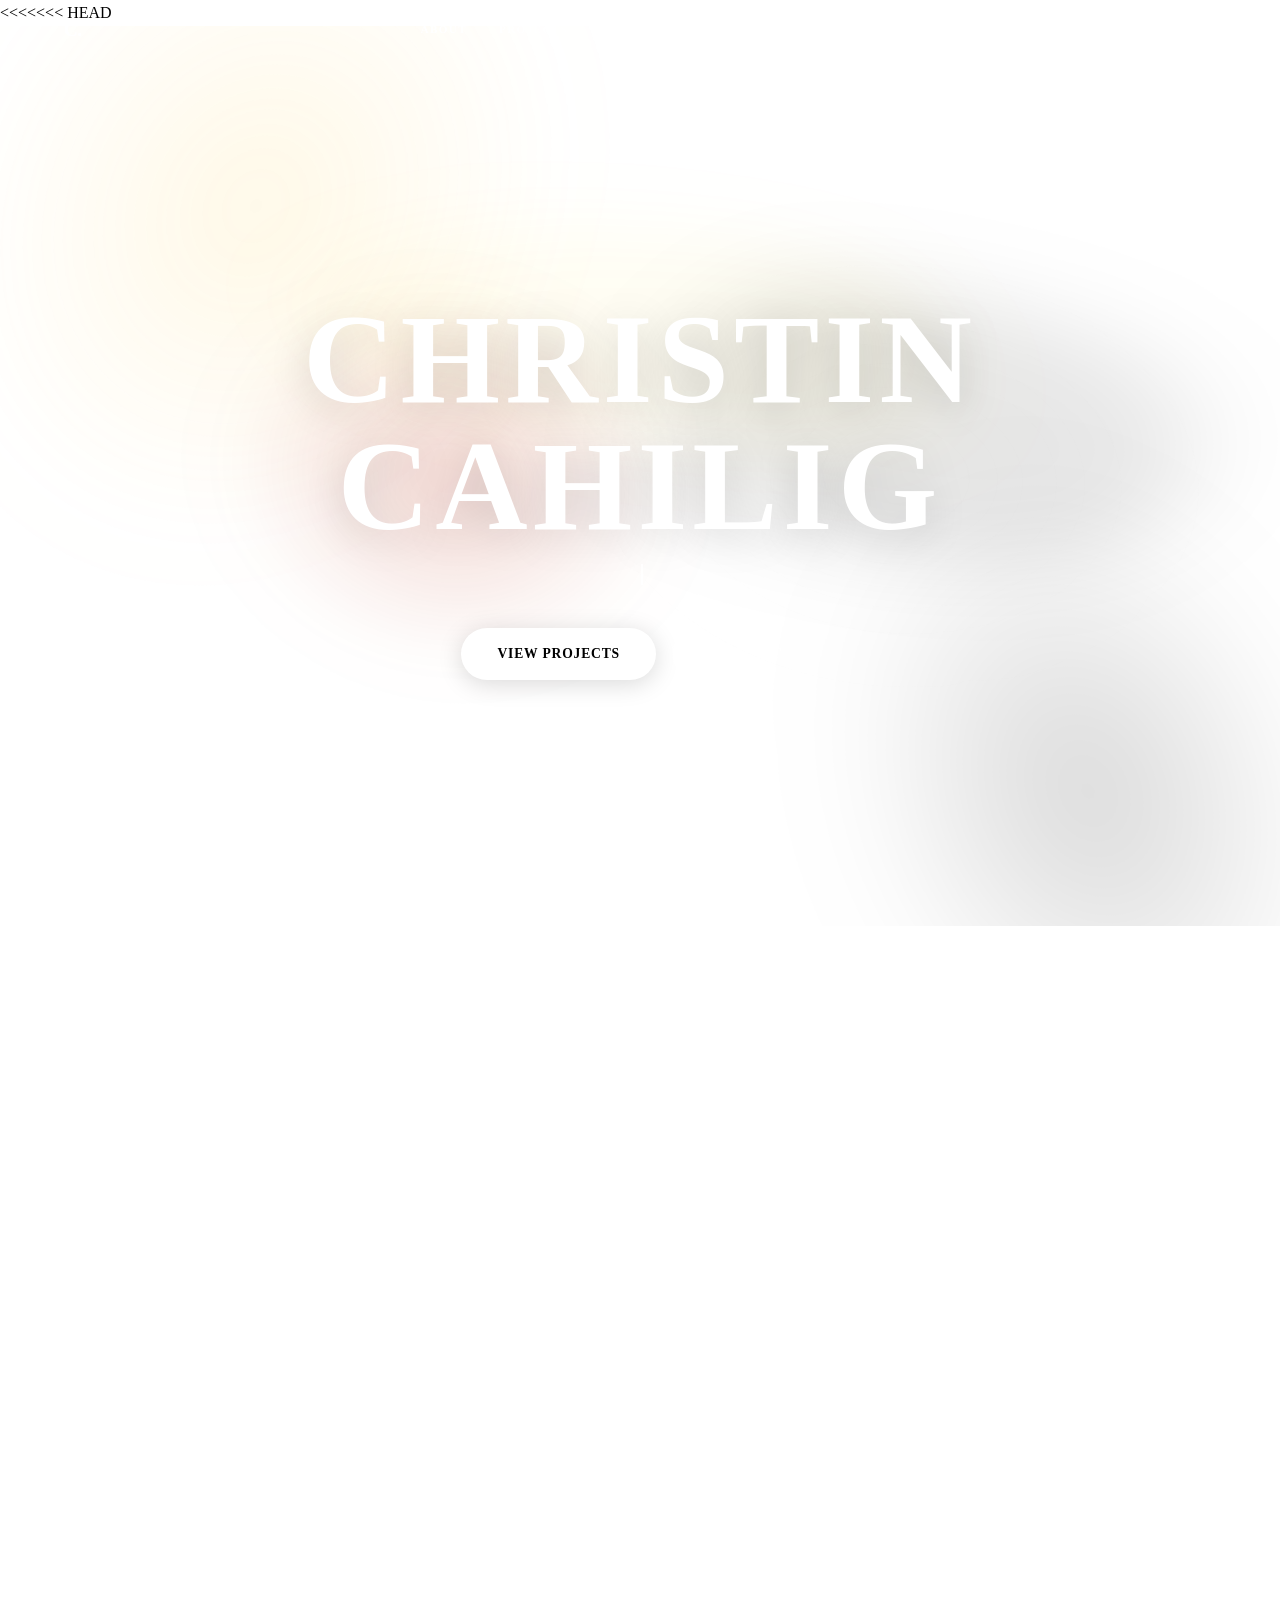
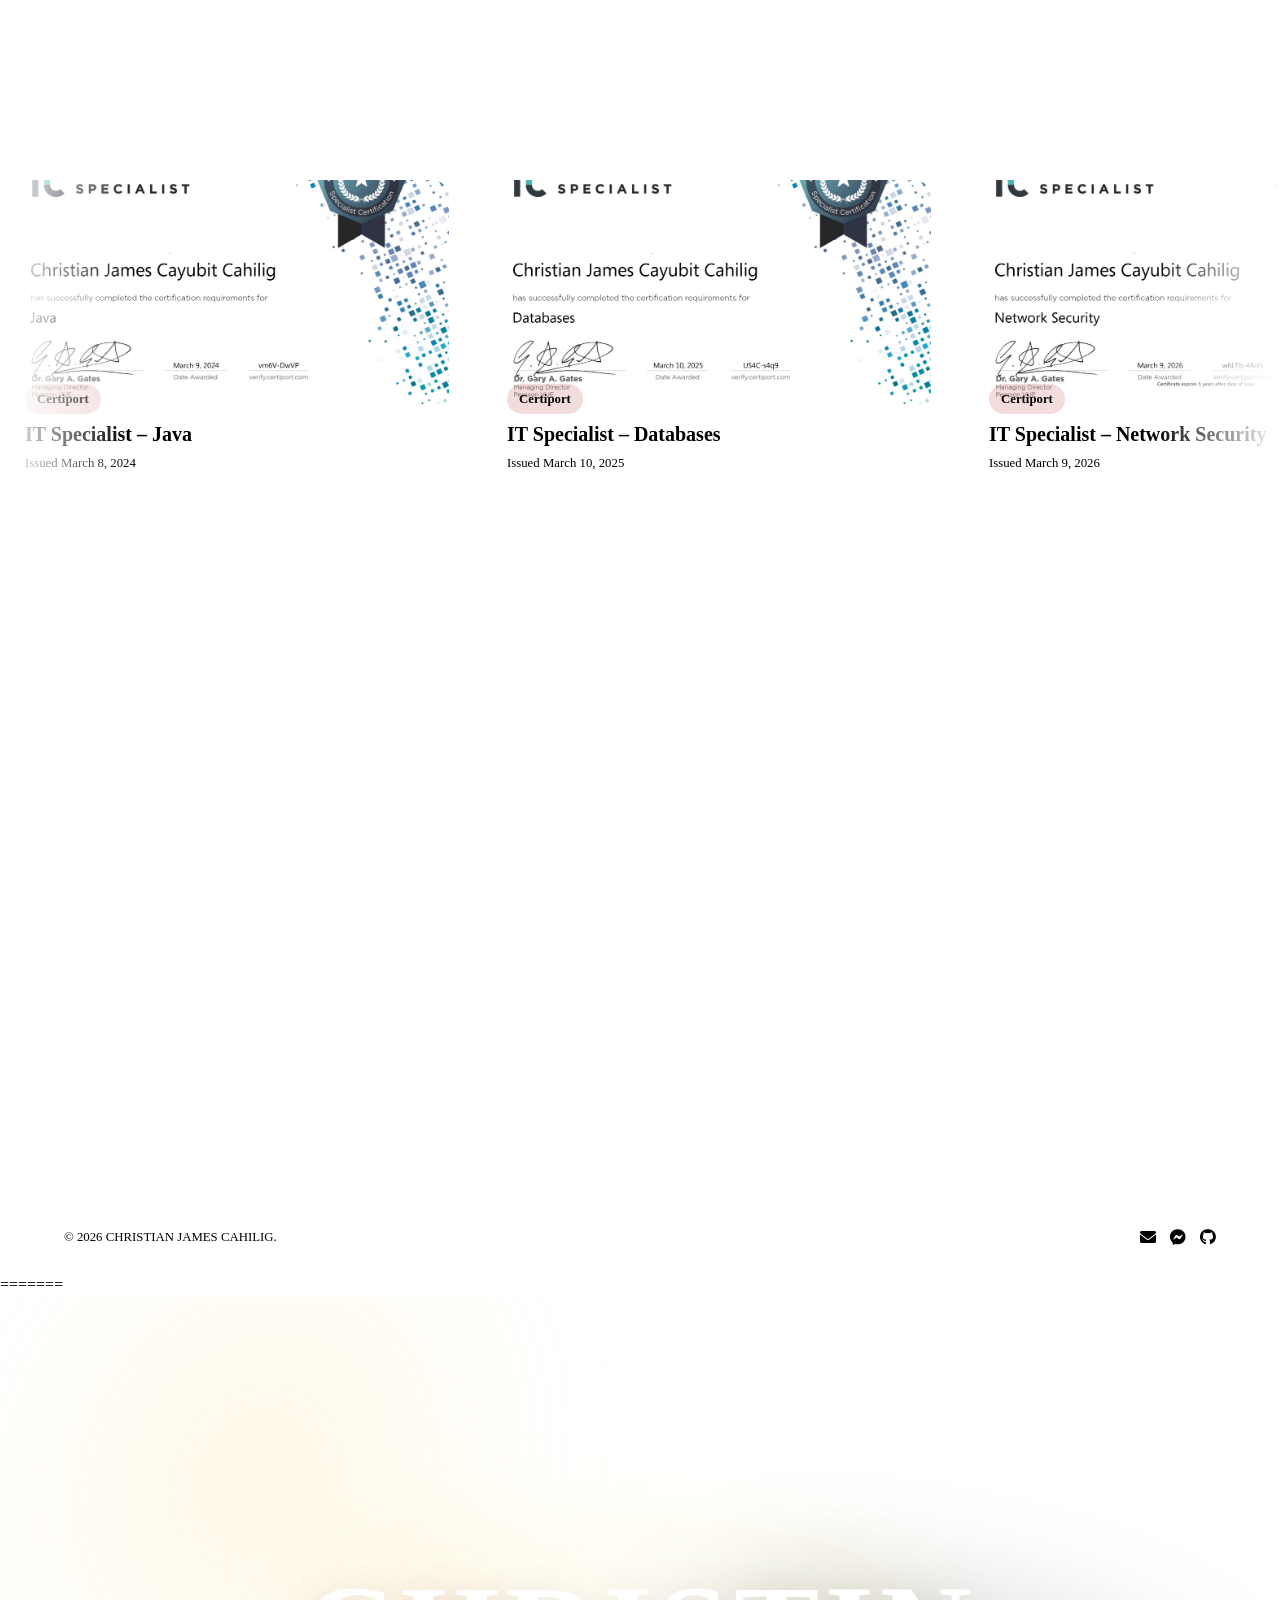
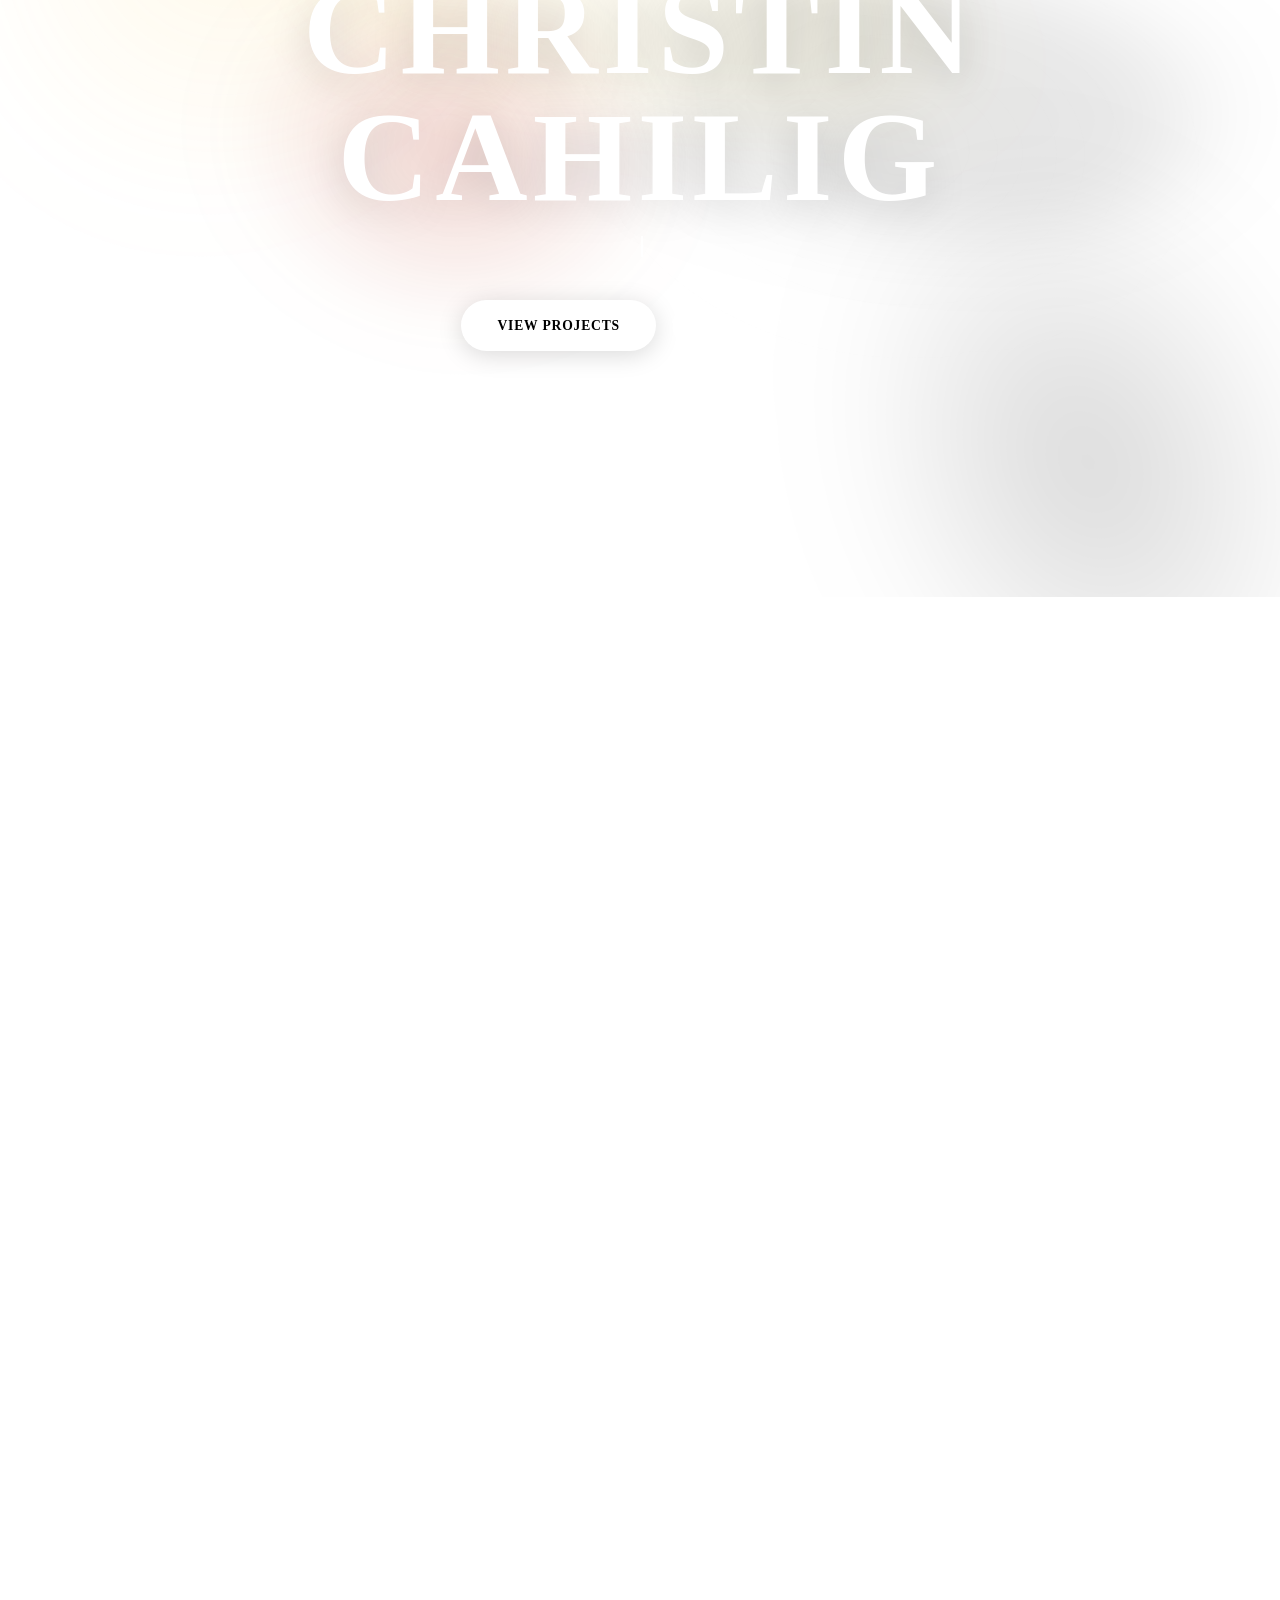
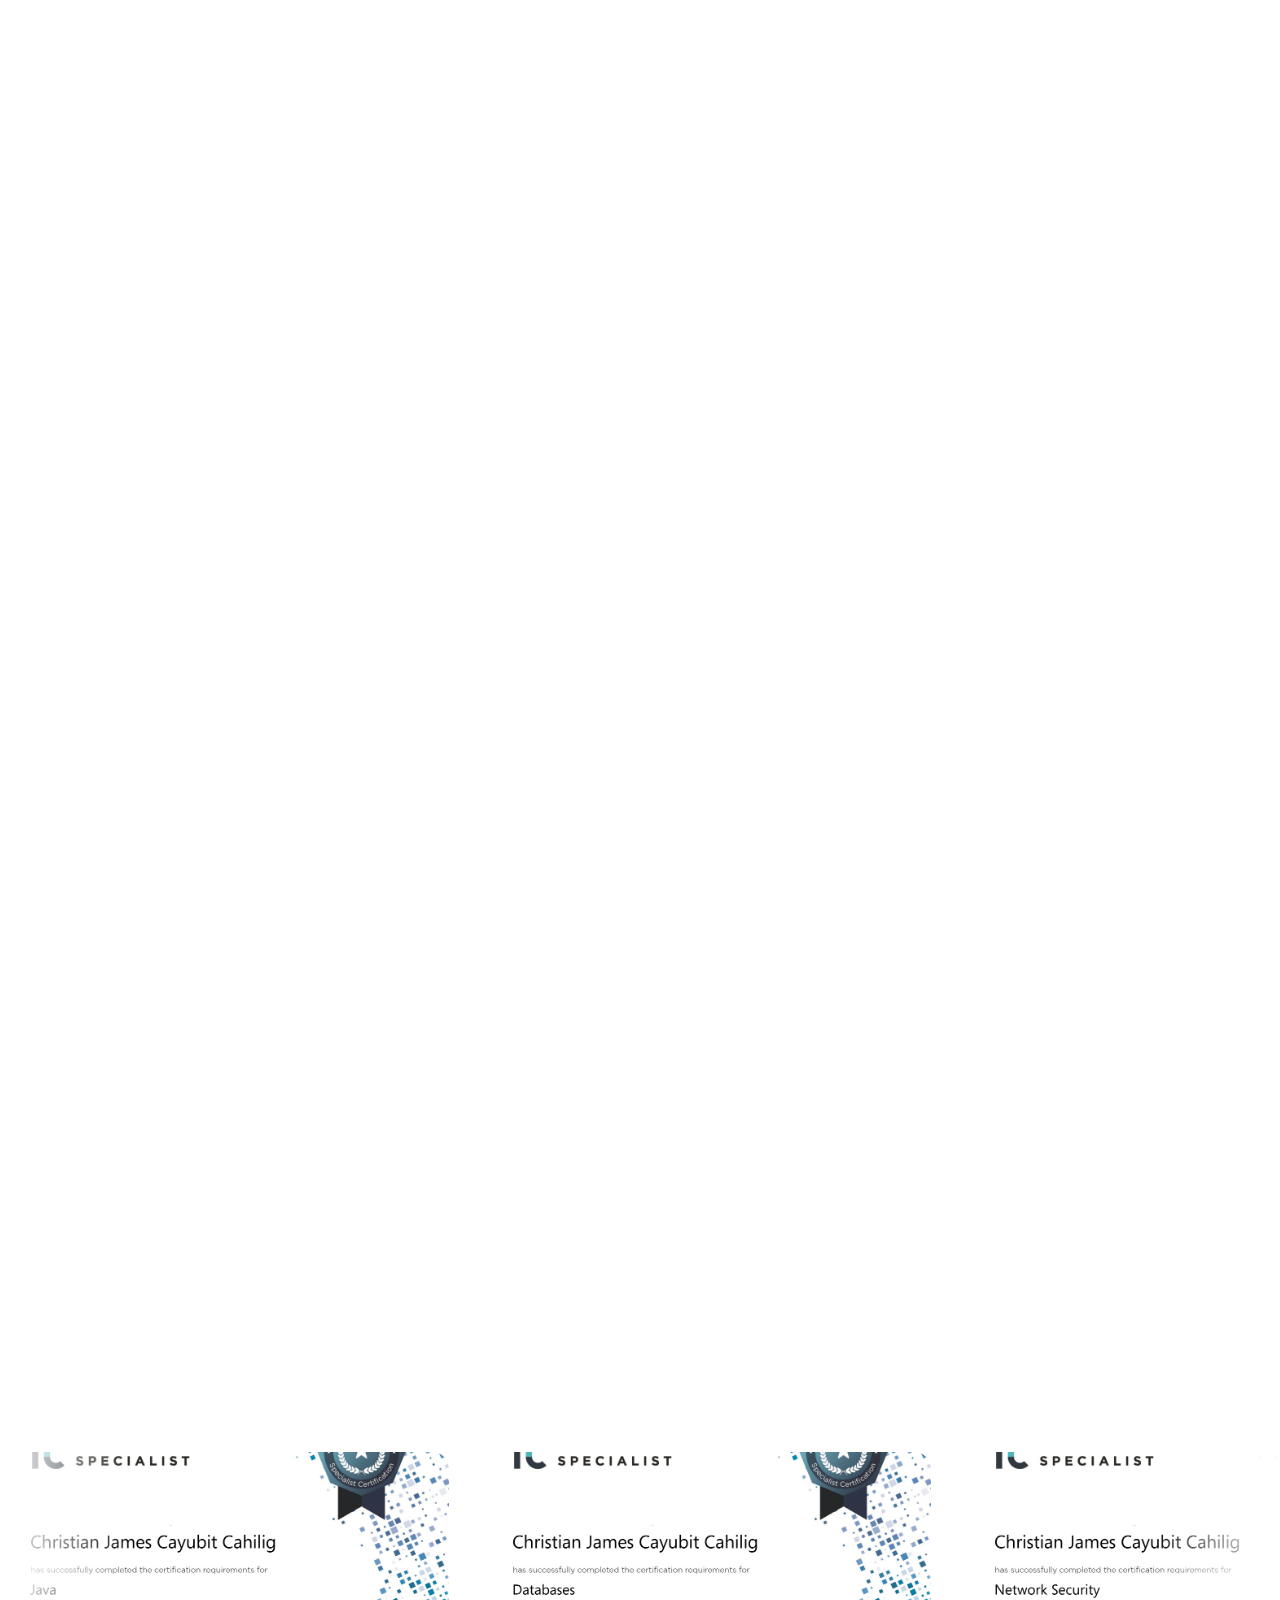
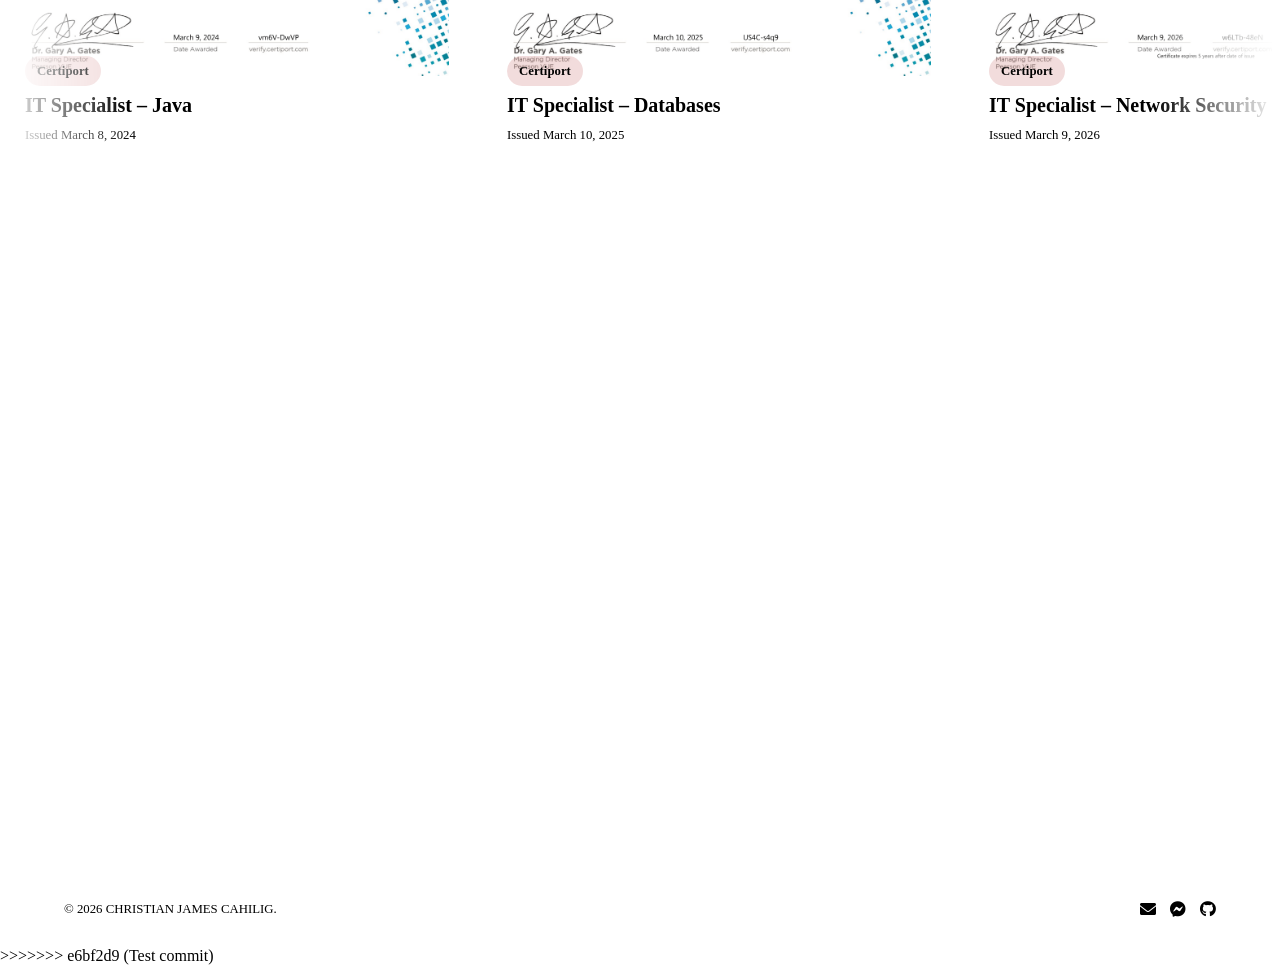
==== index.html @ 0d6fd70c "fix: test commit" ====
<<<<<<< HEAD
<!doctype html>
<html lang="en">
  <head>
    <meta charset="UTF-8" />
    <meta name="viewport" content="width=device-width, initial-scale=1.0" />
    <title>Christian Cahilig</title>

    <!-- Google Fonts -->
    <link rel="preconnect" href="https://fonts.googleapis.com">
<link rel="preconnect" href="https://fonts.gstatic.com" crossorigin>
<link href="https://fonts.googleapis.com/css2?family=Google+Sans:ital,opsz,wght@0,17..18,400..700;1,17..18,400..700&family=Unbounded:wght@200..900&display=swap" rel="stylesheet">

    <!-- Font Awesome 6 -->
    <link
      rel="stylesheet"
      href="https://cdnjs.cloudflare.com/ajax/libs/font-awesome/6.0.0-beta3/css/all.min.css"
    />
    <link rel="stylesheet" href="styles.css" />
    <link rel="apple-touch-icon" sizes="180x180" href="/apple-touch-icon.png">
    <link rel="icon" type="image/png" sizes="32x32" href="/favicon-32x32.png">
    <link rel="icon" type="image/png" sizes="16x16" href="/favicon-16x16.png">
    <link rel="manifest" href="/site.webmanifest">
  </head>
  <body>
    <!-- ===== CUSTOM CURSOR ===== -->
    <div id="custom-cursor">
      <svg
        viewBox="0 0 32 32"
        fill="none"
        stroke="currentColor"
        stroke-width="3"
        stroke-linecap="round"
        stroke-linejoin="round"
      >
        <path d="M8 8L24 24M8 8V20M8 8H20" />
      </svg>
      <div class="cursor-ring"></div>
    </div>

    <!-- ===== TOAST ===== -->
    <div class="toast" id="toast">
      <i class="fas fa-check-circle"></i>
      <span id="toastMsg">Message sent!</span>
    </div>

    <!-- ===== NAV ===== -->
    <nav id="navbar">
      <div class="container nav-inner">
        <a href="#" class="nav-logo">C<span>.</span></a>
        <div class="nav-links-wrapper">
          <ul class="nav-links" id="navLinks">
            <li><a href="#about" data-section="about">About</a></li>
            <li><a href="#projects" data-section="projects">Projects</a></li>
            <li><a href="#certifications" data-section="certifications">Certifications</a></li>
            <li><a href="#contact" data-section="contact">Contact</a></li>
          </ul>
        </div>
        <a href="https://drive.google.com/file/d/1h-YC76itiYwDYIXcGIdnMWWxKM1mbQTJ/view?usp=drive_link" target="_blank" class="nav-resume-btn" id="downloadResume">Resume</a>
        <button class="nav-hamburger" id="hamburger" aria-label="Menu">
          <span></span><span></span><span></span>
        </button>
        <div id="progress-bar"></div>
      </div>
    </nav>

    <!-- ============================================================
    HERO 
    ============================================================ -->
    <section id="hero">
      <div class="hero-bg">
        <div class="blob blob-1"></div>
        <div class="blob blob-2"></div>
        <div class="blob blob-3"></div>
      </div>

      <div class="hero-bg-layer">
        <div class="stroke"></div>
        <div class="stroke"></div>
        <div class="stroke"></div>
        <div class="stroke"></div>
        <div class="stroke"></div>
        <div class="stroke"></div>
      </div>

      <div class="container hero-content">
        <div class="name-wrap">
          <span class="scramble-text" id="scrambleFirst">Christin</span>
          <span class="scramble-text" id="scrambleLast">Cahilig</span>
        </div>

        <div class="subtitle-wrap">
          <p class="subtitle-line">
            <span id="subtitle-typing"></span>
            <span class="typing-cursor"></span>
          </p>
        </div>

        <div class="hero-actions">
          <a href="#projects" class="btn btn-primary">View Projects</a>
          <a href="mailto:christianjccahilig@gmail.com" class="btn btn-secondary">Contact</a>
        </div>
      </div>
    </section>

    <!-- ============================================================
    ABOUT
    ============================================================ -->
    <section id="about">
      <div class="container">
        <div class="section-header reveal">
          <span class="section-label"><i class="fas fa-user"></i> About</span>
          <h2 class="section-title">Who I Am</h2>
        </div>
        <div class="about-grid">
          <div class="about-avatar reveal-scale">
            <img src="assets/casual_pic.jpg" alt="Christian Cahilig" />
          </div>
          <div class="about-text reveal-right">
            <p>
              I'm <strong>Christian James Cahilig</strong>, a Computer Science
              student and software developer with experience in web development,
              machine learning, cybersecurity, and game development.
            </p>
            <p>
              I've built management systems, AI-powered phishing detection
              tools, and game projects, strengthening my skills in programming,
              software design, and turning ideas into practical applications.
            </p>
            <p>
              For me, development is about creating solutions people actually
              use and benefit from. I'm constantly exploring new technologies to
              build software that is both functional and impactful.
            </p>

            <div class="about-skills-inline">
              <span class="skill-icon" title="HTML5"><i class="fab fa-html5"></i></span>
              <span class="skill-icon" title="CSS3"><i class="fab fa-css3"></i></span>
              <span class="skill-icon" title="PHP"><i class="fab fa-php"></i></span>
              <span class="skill-icon" title="Java"><i class="fab fa-java"></i></span>
              <span class="skill-icon" title="Python"><i class="fab fa-python"></i></span>
              <span class="skill-icon" title="JavaScript"><i class="fab fa-js"></i></span>
              <span class="skill-icon" title="SQL"><i class="fas fa-database"></i></span>
              <span class="skill-icon" title="Laravel"><i class="fab fa-laravel"></i></span>
              <span class="skill-icon" title="Bootstrap"><i class="fab fa-bootstrap"></i></span>
              <span class="skill-icon" title="Git"><i class="fab fa-git-alt"></i></span>
              <span class="skill-icon" title="Godot"><i class="fas fa-gamepad"></i></span>
              <span class="skill-icon" title="Scikit-learn"><i class="fas fa-brain"></i></span>
              <span class="skill-icon" title="Figma"><i class="fas fa-pencil-ruler"></i></span>
            </div>
          </div>
        </div>
      </div>
    </section>

    <!-- ============================================================
    EDUCATION
    ============================================================ -->
    <section id="about" class="education">
      <div class="container">
        <div class="section-header reveal">
          <span class="section-label"><i class="fas fa-graduation-cap"></i> Education</span>
          <h2 class="section-title">Academic Journey</h2>
        </div>

        <div class="edu-timeline">
          <div class="edu-item reveal-left">
            <div class="edu-marker"></div>
            <div class="edu-content">
              <div class="title">Bachelor of Science in Computer Science</div>
              <div class="school">University of Mindanao</div>
              <div class="meta">
                <span><i class="fas fa-calendar-alt"></i> Expected 2027</span>
                <span><i class="fas fa-user-graduate"></i> Undergraduate</span>
                <span class="honor"><i class="fas fa-star"></i> With Honors</span>
              </div>
            </div>
          </div>
          <div class="edu-item reveal-left" style="transition-delay: 0.08s">
            <div class="edu-marker"></div>
            <div class="edu-content">
              <div class="title">Humanities and Social Sciences</div>
              <div class="school">San Pedro College</div>
              <div class="meta">
                <span><i class="fas fa-calendar-alt"></i> 2018 – 2020</span>
                <span><i class="fas fa-user-graduate"></i> Senior High School</span>
                <span class="honor"><i class="fas fa-star"></i> With Honors</span>
              </div>
            </div>
          </div>
          <div class="edu-item reveal-left" style="transition-delay: 0.16s">
            <div class="edu-marker"></div>
            <div class="edu-content">
              <div class="title">Dean's Lister – First Honor</div>
              <div class="school">University of Mindanao (Main Campus)</div>
              <div class="meta">
                <span><i class="fas fa-calendar-alt"></i> 2023 – Present</span>
                <span><i class="fas fa-trophy"></i> Consistent academic excellence</span>
              </div>
            </div>
          </div>
        </div>
      </div>
    </section>

    <!-- ============================================================
    PROJECTS 
    ============================================================ -->
    <section id="projects">
      <div class="projects-bg">
        <div class="blob blob-1"></div>
        <div class="blob blob-2"></div>
        <div class="blob blob-3"></div>
      </div>

      <div class="container">
        <div class="section-header reveal">
          <div class="projects-header-top">
            <div>
              <span class="section-label">
              <i class="fas fa-folder-open"></i> Projects</span>
              <h2 class="section-title">Things I've Built</h2>
            </div>
            <div class="project-tabs">
              <button class="project-tab active" data-tab="development">Development</button>
              <button class="project-tab" data-tab="design">Design</button>
            </div>

          </div>
        </div>
        
        <div class="tab-content active" id="development-tab">
          <div class="projects-grid">
            <!-- Project 1: Leo Revita MS -->
            <div
              class="project-card reveal"
              data-long-description="Leo Revita MS is a salon management system developed to help streamline daily operations for a local hair salon. The business relied heavily on manual scheduling, paper records, and spreadsheets, which often led to inefficiencies when managing appointments, customers, inventory, and employee information.<br><br>The system brings these processes into a single platform with modules for appointment scheduling, customer management, employee records, inventory tracking, service management, and sales reporting. Throughout development, the focus was on creating a workflow that would be practical for everyday use while remaining easy to navigate for both staff and management.<br><br>By digitizing routine tasks and centralizing business data, the project demonstrates how a tailored information system can improve operational efficiency, reduce administrative workload, and support better decision-making.">
              <div
                class="card-image"
                data-images='[
      "assets/projects/Hair Salon/landing.png",
      "assets/projects/Hair Salon/admin-dashboard.png",
      "assets/projects/Hair Salon/admin-employees.png",
      "assets/projects/Hair Salon/admin-apptDetails.png",
      "assets/projects/Hair Salon/admin-editService.png",
      "assets/projects/Hair Salon/admin-profile.png",
      "assets/projects/Hair Salon/login.png",
      "assets/projects/Hair Salon/user-services.png"
    ]'>
                <img src="assets/projects/Hair Salon/landing.png" alt="Leo Revita MS" loading="lazy"/>

                <div class="overlay"></div>

                <div class="image-counter">
                  <span class="current-image">1</span>/<span class="total-images">8</span>
                </div>

                <div class="image-controls">
                  <button class="img-btn img-prev">
                    <i class="fas fa-chevron-left"></i>
                  </button>

                  <button class="img-btn img-next">
                    <i class="fas fa-chevron-right"></i>
                  </button>

                  <button class="img-btn img-expand">
                    <i class="fas fa-expand"></i>
                  </button>
                </div>
              </div>
              <div class="card-body">
                <span class="category"></i> Business Systems</span>
                <div class="project-title">Leo Revita MS</div>
                <div class="project-date">Feb 2026 – May 2026</div>
                <div class="project-sub">
                  Hair Salon Management System — appointment scheduling, customer
                  management, inventory, employee management, and sales tracking.
                </div>
                <div class="tech-stack">
                  <span class="tech">Laravel</span>
                  <span class="tech">PHP</span>
                  <span class="tech">MySQL</span>
                  <span class="tech">JavaScript</span>
                  <span class="tech">HTML</span>
                  <span class="tech">CSS</span>
                </div>
                <div class="project-links">
                  <a href="https://github.com/christianj-cc/Hair-Salon-MS" target="_blank" class="project-btn primary">
                    <i class="fas fa-external-link-alt"></i>&nbsp GitHub
                  </a>
                </div>
              </div>
              <div class="glow-line"></div>
            </div>

            <!-- Project 2: Email & SMS Phishing Detection -->
            <div
              class="project-card reveal"
              data-long-description="This project was developed as part of a research study exploring the use of machine learning for phishing detection across both email and SMS platforms. With phishing attacks becoming increasingly sophisticated, the goal was to build a system capable of identifying malicious messages while maintaining strong classification performance.<br><br>The application combines data preprocessing, TF-IDF feature extraction, and machine learning models including SVM, Random Forest, and XGBoost. Multiple approaches were evaluated and compared to determine the most effective solution, with a focus on balancing accuracy, precision, recall, and real-world practicality.<br><br>The project provided valuable experience in machine learning workflows, model evaluation, research methodology, and the application of AI techniques to cybersecurity challenges.">
              <div
                class="card-image"
                data-images='[
      "assets/projects/Phishing/Screenshot_(968).png",
      "assets/projects/Phishing/Screenshot_(969).png",
      "assets/projects/Phishing/Screenshot_(973).png",
      "assets/projects/Phishing/Screenshot_(974).png"
    ]'>
                <img src="assets/projects/Phishing/Screenshot_(968).png" alt="Phishing Detection" loading="lazy"/>

                <div class="overlay"></div>

                <div class="image-counter">
                  <span class="current-image">1</span>/<span class="total-images">4</span>
                </div>

                <div class="image-controls">
                  <button class="img-btn img-prev">
                    <i class="fas fa-chevron-left"></i>
                  </button>

                  <button class="img-btn img-next">
                    <i class="fas fa-chevron-right"></i>
                  </button>

                  <button class="img-btn img-expand">
                    <i class="fas fa-expand"></i>
                  </button>
                </div>
              </div>
              <div class="card-body">
                <span class="category"></i> AI & Cybersecurity</span>
                <div class="project-title">Email & SMS Phishing Detection</div>
                <div class="project-date">Jan 2026 – Mar 2026</div>
                <div class="project-sub">
                  AI-powered phishing detection using Scikit-learn, XGBoost, and
                  Pandas with a custom SVM-XGBoost ensemble model.
                </div>
                <div class="tech-stack">
                  <span class="tech">Python</span>
                  <span class="tech">Scikit-learn</span>
                  <span class="tech">XGBoost</span>
                  <span class="tech">Pandas</span>
                </div>
                <div class="project-links">
                  <a href="https://github.com/christianj-cc/phishing-detection-app" target="_blank" class="project-btn primary">
                    <i class="fas fa-external-link-alt"></i>&nbsp GitHub
                  </a>
                </div>
              </div>
              <div class="glow-line"></div>
            </div>

            <!-- Project 3: IrisHR -->
            <div
              class="project-card reveal"
              data-long-description="IrisHR is a web-based human resource management system designed to support employee administration and internal business processes. The project was created to address common challenges faced by organizations when managing employee information, attendance records, and payroll-related tasks through manual methods.<br><br>The platform includes employee management, attendance monitoring, payroll processing, and role-based access controls within a centralized system. Additional attention was given to usability, organization of records, and basic security practices to ensure data could be managed efficiently and responsibly.<br><br>The project provided experience in developing larger business applications while exploring how technology can improve organizational workflows and information management.">
              <div
                class="card-image"
                data-images='[
      "assets/projects/Iris HR/login.png",
      "assets/projects/Iris HR/landing.png",
      "assets/projects/Iris HR/admin-dashboard.png",
      "assets/projects/Iris HR/admin-employee.png",
      "assets/projects/Iris HR/admin-viewEmployees.png"
    ]'>
                <img src="assets/projects/Iris HR/login.png" alt="Iris HR" loading="lazy"/>

                <div class="overlay"></div>

                <div class="image-counter">
                  <span class="current-image">1</span>/<span class="total-images">5</span>
                </div>

                <div class="image-controls">
                  <button class="img-btn img-prev">
                    <i class="fas fa-chevron-left"></i>
                  </button>

                  <button class="img-btn img-next">
                    <i class="fas fa-chevron-right"></i>
                  </button>

                  <button class="img-btn img-expand">
                    <i class="fas fa-expand"></i>
                  </button>
                </div>
              </div>
              <div class="card-body">
                <span class="category"></i> Business Systems</span>
                <div class="project-title">IrisHR</div>
                <div class="project-date">Jan 2025 – Mar 2026</div>
                <div class="project-sub">
                  Web-based Human Resource Management System with employee
                  management, attendance, payroll, and cybersecurity enhancements.
                </div>
                <div class="tech-stack">
                  <span class="tech">PHP</span>
                  <span class="tech">MySQL</span>
                  <span class="tech">JavaScript</span>
                  <span class="tech">HTML</span>
                  <span class="tech">CSS</span>
                </div>
                <div class="project-links">
                  <a href="https://github.com/christianj-cc/Iris-HR" target="_blank" class="project-btn primary">
                    <i class="fas fa-external-link-alt"></i>&nbsp GitHub
                  </a>
                </div>
              </div>
              <div class="glow-line"></div>
            </div>

            <!-- Project 4: Tumba Lata -->
            <div
              class="project-card reveal"
              data-long-description="Tumba Lata is a 2D physics-based arcade game inspired by traditional carnival can-knockdown games. The objective is simple: throw a slipper and knock down the target can using as few attempts as possible, but the challenge comes from mastering distance, angle, and timing.<br><br>Developed in Godot using GDScript, the project involved implementing custom projectile mechanics, scoring systems, level progression, visual feedback, and performance-based star ratings. A significant part of development focused on refining gameplay feel and balancing the physics to create a satisfying player experience.<br><br>The project served as a deeper exploration of game development principles while combining technical implementation with iterative design and user experience considerations.">
              <div
                class="card-image"
                data-images='[
      "assets/projects/Tumba Lata/1.png",
      "assets/projects/Tumba Lata/2.png",
      "assets/projects/Tumba Lata/0.png",
      "assets/projects/Tumba Lata/4.png",
      "assets/projects/Tumba Lata/7.png",
      "assets/projects/Tumba Lata/10.png",
      "assets/projects/Tumba Lata/9.png"
    ]'>
                <img src="assets/projects/Tumba Lata/1.png" alt="Leo Revita MS" loading="lazy"/>

                <div class="overlay"></div>

                <div class="image-counter">
                  <span class="current-image">1</span>/<span class="total-images">7</span>
                </div>

                <div class="image-controls">
                  <button class="img-btn img-prev">
                    <i class="fas fa-chevron-left"></i>
                  </button>

                  <button class="img-btn img-next">
                    <i class="fas fa-chevron-right"></i>
                  </button>

                  <button class="img-btn img-expand">
                    <i class="fas fa-expand"></i>
                  </button>
                </div>
              </div>
              <div class="card-body">
                <span class="category"></i> Game Development</span>
                <div class="project-title">Tumba Lata</div>
                <div class="project-date">Aug 2025 – Oct 2025</div>
                <div class="project-sub">
                  2D physics-based arcade game in Godot. Throw a slipper at a
                  target can with realistic motion and scoring.
                </div>
                <div class="tech-stack">
                  <span class="tech">Godot Engine</span>
                  <span class="tech">GDScript</span>
                </div>
                <div class="project-links">
                  <a href="https://artnodes.itch.io/tumba-lata" target="_blank" class="project-btn primary">
                    <i class="fas fa-external-link-alt"></i>&nbsp Live
                  </a>
                </div>
              </div>
              <div class="glow-line"></div>
            </div>

            <!-- Project 5: Hazey's Crochet -->
            <div
              class="project-card reveal"
              data-long-description="Hazey's Crochet is an online business management platform developed for a handmade crochet business. As the business expanded, managing products, orders, inventory, and customer interactions through manual methods became increasingly difficult, creating a need for a more organized digital solution.<br><br>The system was designed to centralize business operations through features such as product management, order tracking, inventory monitoring, and customer relationship management. The goal was to create a practical platform that could support day-to-day operations while improving overall efficiency and organization.<br><br>This project highlights the use of web technologies to support small businesses and demonstrates how customized systems can help streamline business growth.">
              <div
                class="card-image"
                data-images='[
      "assets/projects/Hazeys Crochet/landing.png",
      "assets/projects/Hazeys Crochet/login.png",
      "assets/projects/Hazeys Crochet/shop.png",
      "assets/projects/Hazeys Crochet/cart.png",
      "assets/projects/Hazeys Crochet/admin-orders.png",
      "assets/projects/Hazeys Crochet/admin-products.png",
      "assets/projects/Hazeys Crochet/register.png"
    ]'>
                <img src="assets/projects/Hazeys Crochet/landing.png" alt="Hazey's Crochet" loading="lazy"/>

                <div class="overlay"></div>

                <div class="image-counter">
                  <span class="current-image">1</span>/<span class="total-images">7</span>
                </div>

                <div class="image-controls">
                  <button class="img-btn img-prev">
                    <i class="fas fa-chevron-left"></i>
                  </button>

                  <button class="img-btn img-next">
                    <i class="fas fa-chevron-right"></i>
                  </button>

                  <button class="img-btn img-expand">
                    <i class="fas fa-expand"></i>
                  </button>
                </div>
              </div>
              <div class="card-body">
                <span class="category"></i> Business Systems</span>
                <div class="project-title">Hazey's Crochet</div>
                <div class="project-date">Oct 2024 – Dec 2024</div>
                <div class="project-sub">
                  Online business management platform for a handmade crochet
                  business. Simplifies order management, inventory, and CRM.
                </div>
                <div class="tech-stack">
                  <span class="tech">PHP</span>
                  <span class="tech">MySQL</span>
                  <span class="tech">JavaScript</span>
                  <span class="tech">HTML</span>
                  <span class="tech">CSS</span>
                </div>
                <div class="project-links">
                  <a href="https://github.com/christianj-cc/Hazeys-Crochet" target="_blank" class="project-btn primary">
                    <i class="fas fa-external-link-alt"></i>&nbsp GitHub
                  </a>
                </div>
              </div>
              <div class="glow-line"></div>
            </div>

            <!-- Project 6: Brewed & Blended -->
            <div
              class="project-card reveal"
              data-long-description="Brewed & Blended is a desktop café ordering system created to simplify the ordering and transaction process for small coffee shop environments. The project was developed as an opportunity to apply object-oriented programming concepts and database integration within a real-world business scenario.<br><br>Built using Java Swing, JDBC, and MySQL, the application supports menu management, order processing, receipt generation, and transaction tracking through a graphical user interface. Particular attention was given to creating a clean workflow that could be easily understood by both staff and customers.<br><br>The project strengthened my understanding of desktop application development, database connectivity, and designing software solutions around everyday business operations.">
              <div
                class="card-image"
                data-images='[
      "assets/projects/Brewed&Blended/1a.png",
      "assets/projects/Brewed&Blended/login.png",
      "assets/projects/Brewed&Blended/order-add.png",
      "assets/projects/Brewed&Blended/order-complete.png",
      "assets/projects/Brewed&Blended/admin-screen.png",
      "assets/projects/Brewed&Blended/register.png"
    ]'>
                <img src="assets/projects/Brewed&Blended/1a.png" alt="Brewed & Blended" loading="lazy"/>

                <div class="overlay"></div>

                <div class="image-counter">
                  <span class="current-image">1</span>/<span class="total-images">6</span>
                </div>

                <div class="image-controls">
                  <button class="img-btn img-prev">
                    <i class="fas fa-chevron-left"></i>
                  </button>

                  <button class="img-btn img-next">
                    <i class="fas fa-chevron-right"></i>
                  </button>

                  <button class="img-btn img-expand">
                    <i class="fas fa-expand"></i>
                  </button>
                </div>
              </div>
              <div class="card-body">
                <span class="category"></i> Software Applications</span>
                <div class="project-title">Brewed & Blended</div>
                <div class="project-date">Aug 2023 – Nov 2023</div>
                <div class="project-sub">
                  Java-based Café Ordering System with Swing GUI, JDBC, and MySQL.
                  Streamlined ordering with receipt generation.
                </div>
                <div class="tech-stack">
                  <span class="tech">Java Swing</span>
                  <span class="tech">JDBC</span>
                  <span class="tech">MySQL</span>
                </div>
                <div class="project-links">
                  <a href="https://github.com/christianj-cc/Brewed-and-Blended" target="_blank" class="project-btn primary">
                    <i class="fas fa-external-link-alt"></i>&nbsp GitHub
                  </a>
                </div>
              </div>
              <div class="glow-line"></div>
            </div>

            <!-- Project 7: Tic-Tac-Toe -->
            <div
              class="project-card reveal"
              data-long-description="This Tic-Tac-Toe project was developed in 2022 as an early exploration into game development and interactive programming. While based on a simple and familiar game, the project provided an opportunity for me to learn the foundations of game logic, state management, and user interaction design.<br><br>Built using Godot and GDScript with visuals made by hand, the application includes turn-based gameplay, win and draw detection, game reset functionality, and responsive visual feedback. Development focused on creating a smooth and intuitive experience while building a stronger understanding of game architecture.<br><br>The project represents one of my first steps into game development and laid the groundwork for more advanced projects developed later on.">
              <div
                class="card-image"
                data-images='[
      "assets/projects/TicTacToe/1.png",
      "assets/projects/TicTacToe/2.png",
      "assets/projects/TicTacToe/3.png",
      "assets/projects/TicTacToe/4.png",
      "assets/projects/TicTacToe/5.png",
      "assets/projects/TicTacToe/10.png"
    ]'>
                <img src="assets/projects/TicTacToe/3.png" alt="TicTacToe" loading="lazy"/>

                <div class="overlay"></div>

                <div class="image-counter">
                  <span class="current-image">1</span>/<span class="total-images">6</span>
                </div>

                <div class="image-controls">
                  <button class="img-btn img-prev">
                    <i class="fas fa-chevron-left"></i>
                  </button>

                  <button class="img-btn img-next">
                    <i class="fas fa-chevron-right"></i>
                  </button>

                  <button class="img-btn img-expand">
                    <i class="fas fa-expand"></i>
                  </button>
                </div>
              </div>
              <div class="card-body">
                <span class="category"></i> Game Development</span>
                <div class="project-title">Tic-Tac-Toe</div>
                <div class="project-date">July 2022 – Oct 2022</div>
                <div class="project-sub">
                  Classic strategy game developed in Godot during the COVID-19
                  pandemic as a personal learning project.
                </div>
                <div class="tech-stack">
                  <span class="tech">Godot Engine</span>
                  <span class="tech">GDScript</span>
                </div>
                <div class="project-links">
                  <a href="https://artnodes.itch.io/tic-tac-toe" target="_blank" class="project-btn primary">
                    <i class="fas fa-external-link-alt"></i>&nbsp Live
                  </a>
                </div>
              </div>
              <div class="glow-line"></div>
            </div>
          </div>
        </div>
        
        <!-- ============================================================
        DESIGN
        ============================================================ -->
        <div class="tab-content" id="design-tab">
          <div class="design-grid">

            <!-- artwork -->

            <div class="design-item">
              <img src="assets/projects/Design/gcp.png" alt="Artwork">
              <div class="design-overlay">
                <h4>Character Illustration</h4>
                <span>Personal Work</span>
              </div>
            </div>

            <div class="design-item tall">
              <img src="assets/projects/Design/FilipinoArtists.png"alt="Artwork">
              <div class="design-overlay">
                <h4>Commission Piece</h4>
                <span>Client Work</span>
              </div>
            </div>
            
            <div class="design-item">
              <img src="assets/projects/Design/3rd.png" alt="Artwork">
              <div class="design-overlay">
                <h4>Character Illustration</h4>
                <span>Personal Work</span>
              </div>
            </div>
            
            <div class="design-item">
              <img src="assets/projects/Design/SpecialMenu1.png" alt="Artwork">
              <div class="design-overlay">
                <h4>Character Illustration</h4>
                <span>Personal Work</span>
              </div>
            </div>
            
            <div class="design-item">
              <img src="assets/projects/Design/JuanSarap with Price.png" alt="Artwork">
              <div class="design-overlay">
                <h4>Character Illustration</h4>
                <span>Personal Work</span>
              </div>
            </div>

            <div class="design-item tall">
              <img src="assets/projects/Design/mani tarp - 96px.png" alt="Artwork">
              <div class="design-overlay">
                <h4>Commission Piece</h4>
                <span>Client Work</span>
              </div>
            </div>
            
            <div class="design-item">
              <img src="assets/projects/Design/inside_m.png" alt="Artwork">
              <div class="design-overlay">
                <h4>Character Illustration</h4>
                <span>Personal Work</span>
              </div>
            </div>

            <div class="design-item tall">
              <img src="assets/projects/Design/Pahiyas-min.png"alt="Artwork">
              <div class="design-overlay">
                <h4>Commission Piece</h4>
                <span>Client Work</span>
              </div>
            </div>
            
            <div class="design-item">
              <img src="assets/projects/Design/globe-square.png" alt="Artwork">
              <div class="design-overlay">
                <h4>Character Illustration</h4>
                <span>Personal Work</span>
              </div>
            </div>

            <div class="design-item tall">
              <img src="assets/projects/Design/silya.png"alt="Artwork">
              <div class="design-overlay">
                <h4>Commission Piece</h4>
                <span>Client Work</span>
              </div>
            </div>

            <div class="design-item tall">
              <img src="assets/projects/Design/PamalandongSaKalisod-Poster.png"alt="Artwork">
              <div class="design-overlay">
                <h4>Commission Piece</h4>
                <span>Client Work</span>
              </div>
            </div>

            <div class="design-item tall">
              <img src="assets/projects/Design/inside_m.png"alt="Artwork">
              <div class="design-overlay">
                <h4>Commission Piece</h4>
                <span>Client Work</span>
              </div>
            </div>

            <div class="design-item tall">
              <img src="assets/projects/Design/bnb logo.png"alt="Artwork">
              <div class="design-overlay">
                <h4>Commission Piece</h4>
                <span>Client Work</span>
              </div>
            </div>

            <div class="design-item tall">
              <img src="assets/projects/Design/gmo.png"alt="Artwork">
              <div class="design-overlay">
                <h4>Commission Piece</h4>
                <span>Client Work</span>
              </div>
            </div>

            <div class="design-item tall">
              <img src="assets/projects/Design/sample2.png"alt="Artwork">
              <div class="design-overlay">
                <h4>Commission Piece</h4>
                <span>Client Work</span>
              </div>
            </div>

            <div class="design-item tall">
              <img src="assets/projects/Design/awss.png"alt="Artwork">
              <div class="design-overlay">
                <h4>Commission Piece</h4>
                <span>Client Work</span>
              </div>
            </div>

          </div>

          <div class="design-footer">
            <a href="https://artnodes.wixsite.com/christiancahilig/" target="_blank" class="btn btn-secondary">View Full Design Portfolio<i class="fas fa-arrow-right"></i></a>
          </div>

        </div>
      </div>
    </section>

    <!-- ============================================================
    CERTIFICATIONS
    ============================================================ -->
    <section id="certifications" class="section">
      <div class="certifications-bg">
        <div class="blob blob-1"></div>
        <div class="blob blob-2"></div>
      </div>

      <div class="container">
        <div class="section-header reveal">
          <span class="section-label"><i class="fas fa-certificate"></i> Certifications</span>
          <h2 class="section-title">Credentials</h2>
        </div>
      </div>

      <div class="cert-carousel">
        <div class="cert-track">
          <!-- Java -->
          <article class="cert-card">
            <div class="cert-image">
              <img src="assets/certifications/java-1.png" alt="IT Specialist Java"/>
              <div class="cert-controls">
                <a href="https://www.credly.com/badges/5df8af1c-6622-4992-b0c3-a9a22a9bd16a/public_url" class="cert-link-btn" target="_blank" rel="noopener noreferrer">
                  <i class="fas fa-external-link-alt"></i>
                </a>
              </div>
            </div>
            <div class="cert-content">
              <span class="cert-provider">Certiport</span>
              <h3>IT Specialist – Java</h3>
              <p class="cert-date">Issued March 8, 2024</p>
              <p class="cert-description">
                Demonstrated competency in Java programming, object-oriented
                development, and software fundamentals.
              </p>
            </div>
            <div class="cert-glow-line"></div>
          </article>

          <!-- Database -->
          <article class="cert-card">
            <div class="cert-image">
              <img src="assets/certifications/databases-1.png" alt="IT Specialist Databases"/>
              <div class="cert-controls">
                <a href="https://www.credly.com/badges/26575411-95da-4aae-828b-1df8078e3e74/public_url" class="cert-link-btn" target="_blank" rel="noopener noreferrer">
                  <i class="fas fa-external-link-alt"></i>
                </a>
              </div>
            </div>
            <div class="cert-content">
              <span class="cert-provider">Certiport</span>
              <h3>IT Specialist – Databases</h3>
              <p class="cert-date">Issued March 10, 2025</p>
              <p class="cert-description">
                Validated knowledge in database design, SQL, normalization, and
                relational database management.
              </p>
            </div>
            <div class="cert-glow-line"></div>
          </article>

          <!-- Network Security -->
          <article class="cert-card">
            <div class="cert-image">
              <img src="assets/certifications/network_security-1.png" alt="IT Specialist Network Security"/>
              <div class="cert-controls">
                <a href="https://www.credly.com/badges/35ed1e11-efa4-4670-be44-7746e86eab5c/public_url" class="cert-link-btn" target="_blank" rel="noopener noreferrer">
                  <i class="fas fa-external-link-alt"></i>
                </a>
              </div>
            </div>
            <div class="cert-content">
              <span class="cert-provider">Certiport</span>
              <h3>IT Specialist – Network Security</h3>
              <p class="cert-date">Issued March 9, 2026</p>
              <p class="cert-description">
                Demonstrated understanding of network protection, threat
                mitigation, security controls, and cybersecurity principles.
              </p>
            </div>
            <div class="cert-glow-line"></div>
          </article>

          <!-- Java -->
          <article class="cert-card">
            <div class="cert-image">
              <img src="assets/certifications/java-1.png" alt="IT Specialist Java"/>
              <div class="cert-controls">
                <a href="https://www.credly.com/badges/5df8af1c-6622-4992-b0c3-a9a22a9bd16a/public_url" class="cert-link-btn" target="_blank" rel="noopener noreferrer">
                  <i class="fas fa-external-link-alt"></i>
                </a>
              </div>
            </div>
            <div class="cert-content">
              <span class="cert-provider">Certiport</span>
              <h3>IT Specialist – Java</h3>
              <p class="cert-date">Issued March 8, 2024</p>
              <p class="cert-description">
                Demonstrated competency in Java programming, object-oriented
                development, and software fundamentals.
              </p>
            </div>
            <div class="cert-glow-line"></div>
          </article>

          <!-- Database -->
          <article class="cert-card">
            <div class="cert-image">
              <img src="assets/certifications/databases-1.png" alt="IT Specialist Databases"/>
              <div class="cert-controls">
                <a href="https://www.credly.com/badges/26575411-95da-4aae-828b-1df8078e3e74/public_url" class="cert-link-btn" target="_blank" rel="noopener noreferrer">
                  <i class="fas fa-external-link-alt"></i>
                </a>
              </div>
            </div>
            <div class="cert-content">
              <span class="cert-provider">Certiport</span>
              <h3>IT Specialist – Databases</h3>
              <p class="cert-date">Issued March 10, 2025</p>
              <p class="cert-description">
                Validated knowledge in database design, SQL, normalization, and
                relational database management.
              </p>
            </div>
            <div class="cert-glow-line"></div>
          </article>

          <!-- Network Security -->
          <article class="cert-card">
            <div class="cert-image">
              <img src="assets/certifications/network_security-1.png" alt="IT Specialist Network Security"/>
              <div class="cert-controls">
                <a href="https://www.credly.com/badges/35ed1e11-efa4-4670-be44-7746e86eab5c/public_url" class="cert-link-btn" target="_blank" rel="noopener noreferrer">
                  <i class="fas fa-external-link-alt"></i>
                </a>
              </div>
            </div>
            <div class="cert-content">
              <span class="cert-provider">Certiport</span>
              <h3>IT Specialist – Network Security</h3>
              <p class="cert-date">Issued March 9, 2026</p>
              <p class="cert-description">
                Demonstrated understanding of network protection, threat
                mitigation, security controls, and cybersecurity principles.
              </p>
            </div>
            <div class="cert-glow-line"></div>
          </article>
        </div>
      </div>
    </section>

    <!-- ============================================================
    CONTACT
    ============================================================ -->
    <section id="contact">
      <div class="contact-bg">
        <div class="blob blob-1"></div>
        <div class="blob blob-2"></div>
      </div>

      <div class="container">
        <div class="contact-info reveal-left">
          <div class="section-header reveal">
            <span class="section-label"
              ><i class="fas fa-envelope"></i> Contact</span
            >
            <h2 class="section-title">Let's Connect</h2>
            <p class="section-desc">
              I'm currently seeking internship opportunities in software
              development, machine learning, cybersecurity, and related
              technology fields. Feel free to reach out.
            </p>
          </div>
          <div class="contact-info contact-links">
            <div class="contact-item">
              <a href="mailto:christianjccahilig@gmail.com" target="_blank" title="Email"><i class="fas fa-envelope"></i></a>
              <div class="link-info">
                <h4>Email</h4>
                <span>christianjccahilig@gmail.com</span>
              </div>
              <div class="cont-glow-line"></div>
            </div>
            <div class="contact-item">
              <a href="https://www.facebook.com/christianjames.cahilig" target="_blank" title="Messenger"><i class="fab fa-facebook-messenger"></i></a>
              <div class="link-info">
                <h4>Messenger</h4>
                <span>James Cahilig</span>
              </div>
              <div class="cont-glow-line"></div>
            </div>
            <div class="contact-item">
              <a href="https://github.com/christianj-cc" target="_blank" title="GitHub"><i class="fab fa-github"></i></a>
              <div class="link-info">
                <h4>GitHub</h4>
                <span>christianj-cc</span>
              </div>
              <div class="cont-glow-line"></div>
            </div>
            <div class="contact-item">
              <i class="fas fa-phone-alt"></i>
              <div class="link-info">
                <h4>Mobile No.</h4>
                <span>0949 565 5839</span>
              </div>
              <div class="cont-glow-line"></div>
            </div>
            <div class="contact-item">
              <i class="fas fa-map-marker-alt"></i>
              <div class="link-info">
                <h4>Location</h4>
                <span>Pampanga, Davao City</span>
              </div>
              <div class="cont-glow-line"></div>
            </div>
          </div>
        </div>
      </div>
    </section>

    <!-- ============================================================
    FOOTER
    ============================================================ -->
    <footer>
      <div class="container">
        <div class="footer-bottom">
          <span>&copy; 2026 Christian James Cahilig.</span>
          <div class="footer-socials">
            <a href="mailto:christianjccahilig@gmail.com" target="_blank" title="Email"><i class="fas fa-envelope"></i></a>
            <a href="https://www.facebook.com/christianjames.cahilig" target="_blank" title="Messenger"><i class="fab fa-facebook-messenger"></i></a>
            <a href="https://github.com/christianj-cc" target="_blank" title="GitHub"><i class="fab fa-github"></i></a>
          </div>
        </div>
      </div>
    </footer>

    <div class="cursor-trail"></div>
    <div class="cursor-trail"></div>
    <div class="cursor-trail"></div>

    <!-- PROJECT MODAL -->
    <div class="project-modal" id="projectModal">
      <div class="modal-container">
        <button class="modal-close" id="modalClose">
          <i class="fas fa-times"></i>
        </button>

        <div class="modal-left">
          <img id="modalImage" class="modal-image" src="" alt="" />
          <button class="modal-nav modal-prev" id="modalPrev">
            <i class="fas fa-chevron-left"></i>
          </button>
          <button class="modal-nav modal-next" id="modalNext">
            <i class="fas fa-chevron-right"></i>
          </button>
          <div class="modal-counter">
            <span id="modalCurrent">1</span> /
            <span id="modalTotal">1</span>
          </div>
        </div>

        <div class="modal-right">
          <span id="modalCategory" class="category"></span>
          <h2 id="modalTitle"></h2>
          <div id="modal-date" class="project-date"></div>
          <div class="modal-tech-stack" id="modalTechStack"></div>
          <div class="modal-links" id="modalLinks"></div>
          <p id="modalLongDescription"></p>
        </div>
      </div>
    </div>

    <script src="script.js"></script>
  </body>
</html>
=======
<!doctype html>
<html lang="en">
  <head>
    <meta charset="UTF-8" />
    <meta name="viewport" content="width=device-width, initial-scale=1.0" />
    <title>Christian Cahilig</title>

    <!-- Google Fonts -->
    <link rel="preconnect" href="https://fonts.googleapis.com">
<link rel="preconnect" href="https://fonts.gstatic.com" crossorigin>
<link href="https://fonts.googleapis.com/css2?family=Google+Sans:ital,opsz,wght@0,17..18,400..700;1,17..18,400..700&family=Unbounded:wght@200..900&display=swap" rel="stylesheet">

    <!-- Font Awesome 6 -->
    <link
      rel="stylesheet"
      href="https://cdnjs.cloudflare.com/ajax/libs/font-awesome/6.0.0-beta3/css/all.min.css"
    />
    <link rel="stylesheet" href="styles.css" />
    <link rel="apple-touch-icon" sizes="180x180" href="/apple-touch-icon.png">
    <link rel="icon" type="image/png" sizes="32x32" href="/favicon-32x32.png">
    <link rel="icon" type="image/png" sizes="16x16" href="/favicon-16x16.png">
    <link rel="manifest" href="/site.webmanifest">
  </head>
  <body>
    <!-- ===== CUSTOM CURSOR ===== -->
    <div id="custom-cursor">
      <svg
        viewBox="0 0 32 32"
        fill="none"
        stroke="currentColor"
        stroke-width="3"
        stroke-linecap="round"
        stroke-linejoin="round"
      >
        <path d="M8 8L24 24M8 8V20M8 8H20" />
      </svg>
      <div class="cursor-ring"></div>
    </div>

    <!-- ===== TOAST ===== -->
    <div class="toast" id="toast">
      <i class="fas fa-check-circle"></i>
      <span id="toastMsg">Message sent!</span>
    </div>

    <!-- ===== NAV ===== -->
    <nav id="navbar">
      <div class="container nav-inner">
        <a href="#" class="nav-logo">C<span>.</span></a>
        <div class="nav-links-wrapper">
          <ul class="nav-links" id="navLinks">
            <li><a href="#about" data-section="about">About</a></li>
            <li><a href="#projects" data-section="projects">Projects</a></li>
            <li><a href="#certifications" data-section="certifications">Certifications</a></li>
            <li><a href="#contact" data-section="contact">Contact</a></li>
          </ul>
        </div>
        <a href="https://drive.google.com/file/d/1h-YC76itiYwDYIXcGIdnMWWxKM1mbQTJ/view?usp=drive_link" target="_blank" class="nav-resume-btn" id="downloadResume">Resume</a>
        <button class="nav-hamburger" id="hamburger" aria-label="Menu">
          <span></span><span></span><span></span>
        </button>
        <div id="progress-bar"></div>
      </div>
    </nav>

    <!-- ============================================================
    HERO 
    ============================================================ -->
    <section id="hero">
      <div class="hero-bg">
        <div class="blob blob-1"></div>
        <div class="blob blob-2"></div>
        <div class="blob blob-3"></div>
      </div>

      <div class="hero-bg-layer">
        <div class="stroke"></div>
        <div class="stroke"></div>
        <div class="stroke"></div>
        <div class="stroke"></div>
        <div class="stroke"></div>
        <div class="stroke"></div>
      </div>

      <div class="container hero-content">
        <div class="name-wrap">
          <span class="scramble-text" id="scrambleFirst">Christin</span>
          <span class="scramble-text" id="scrambleLast">Cahilig</span>
        </div>

        <div class="subtitle-wrap">
          <p class="subtitle-line">
            <span id="subtitle-typing"></span>
            <span class="typing-cursor"></span>
          </p>
        </div>

        <div class="hero-actions">
          <a href="#projects" class="btn btn-primary">View Projects</a>
          <a href="mailto:christianjccahilig@gmail.com" class="btn btn-secondary">Contact</a>
        </div>
      </div>
    </section>

    <!-- ============================================================
    ABOUT
    ============================================================ -->
    <section id="about">
      <div class="container">
        <div class="section-header reveal">
          <span class="section-label"><i class="fas fa-user"></i> About</span>
          <h2 class="section-title">Who I Am</h2>
        </div>
        <div class="about-grid">
          <div class="about-avatar reveal-scale">
            <img src="assets/casual_pic.jpg" alt="Christian Cahilig" />
          </div>
          <div class="about-text reveal-right">
            <p>
              I'm <strong>Christian James Cahilig</strong>, a Computer Science
              student and software developer with experience in web development,
              machine learning, cybersecurity, and game development.
            </p>
            <p>
              I've built management systems, AI-powered phishing detection
              tools, and game projects, strengthening my skills in programming,
              software design, and turning ideas into practical applications.
            </p>
            <p>
              For me, development is about creating solutions people actually
              use and benefit from. I'm constantly exploring new technologies to
              build software that is both functional and impactful.
            </p>

            <div class="about-skills-inline">
              <span class="skill-icon" title="HTML5"><i class="fab fa-html5"></i></span>
              <span class="skill-icon" title="CSS3"><i class="fab fa-css3"></i></span>
              <span class="skill-icon" title="PHP"><i class="fab fa-php"></i></span>
              <span class="skill-icon" title="Java"><i class="fab fa-java"></i></span>
              <span class="skill-icon" title="Python"><i class="fab fa-python"></i></span>
              <span class="skill-icon" title="JavaScript"><i class="fab fa-js"></i></span>
              <span class="skill-icon" title="SQL"><i class="fas fa-database"></i></span>
              <span class="skill-icon" title="Laravel"><i class="fab fa-laravel"></i></span>
              <span class="skill-icon" title="Bootstrap"><i class="fab fa-bootstrap"></i></span>
              <span class="skill-icon" title="Git"><i class="fab fa-git-alt"></i></span>
              <span class="skill-icon" title="Godot"><i class="fas fa-gamepad"></i></span>
              <span class="skill-icon" title="Scikit-learn"><i class="fas fa-brain"></i></span>
              <span class="skill-icon" title="Figma"><i class="fas fa-pencil-ruler"></i></span>
            </div>
          </div>
        </div>
      </div>
    </section>

    <!-- ============================================================
    EDUCATION
    ============================================================ -->
    <section id="about" class="education">
      <div class="container">
        <div class="section-header reveal">
          <span class="section-label"><i class="fas fa-graduation-cap"></i> Education</span>
          <h2 class="section-title">Academic Journey</h2>
        </div>

        <div class="edu-timeline">
          <div class="edu-item reveal-left">
            <div class="edu-marker"></div>
            <div class="edu-content">
              <div class="title">Bachelor of Science in Computer Science</div>
              <div class="school">University of Mindanao</div>
              <div class="meta">
                <span><i class="fas fa-calendar-alt"></i> Expected 2027</span>
                <span><i class="fas fa-user-graduate"></i> Undergraduate</span>
                <span class="honor"><i class="fas fa-star"></i> With Honors</span>
              </div>
            </div>
          </div>
          <div class="edu-item reveal-left" style="transition-delay: 0.08s">
            <div class="edu-marker"></div>
            <div class="edu-content">
              <div class="title">Humanities and Social Sciences</div>
              <div class="school">San Pedro College</div>
              <div class="meta">
                <span><i class="fas fa-calendar-alt"></i> 2018 – 2020</span>
                <span><i class="fas fa-user-graduate"></i> Senior High School</span>
                <span class="honor"><i class="fas fa-star"></i> With Honors</span>
              </div>
            </div>
          </div>
          <div class="edu-item reveal-left" style="transition-delay: 0.16s">
            <div class="edu-marker"></div>
            <div class="edu-content">
              <div class="title">Dean's Lister – First Honor</div>
              <div class="school">University of Mindanao (Main Campus)</div>
              <div class="meta">
                <span><i class="fas fa-calendar-alt"></i> 2023 – Present</span>
                <span><i class="fas fa-trophy"></i> Consistent academic excellence</span>
              </div>
            </div>
          </div>
        </div>
      </div>
    </section>

    <!-- ============================================================
    PROJECTS 
    ============================================================ -->
    <section id="projects">
      <div class="projects-bg">
        <div class="blob blob-1"></div>
        <div class="blob blob-2"></div>
        <div class="blob blob-3"></div>
      </div>

      <div class="container">
        <div class="section-header reveal">
          <div class="projects-header-top">
            <div>
              <span class="section-label">
              <i class="fas fa-folder-open"></i> Projects</span>
              <h2 class="section-title">Things I've Built</h2>
            </div>
            <div class="project-tabs">
              <button class="project-tab active" data-tab="development">Development</button>
              <button class="project-tab" data-tab="design">Design</button>
            </div>

          </div>
        </div>
        
        <div class="tab-content active" id="development-tab">
          <div class="projects-grid">
            <!-- Project 1: Leo Revita MS -->
            <div
              class="project-card reveal"
              data-long-description="Leo Revita MS is a salon management system developed to help streamline daily operations for a local hair salon. The business relied heavily on manual scheduling, paper records, and spreadsheets, which often led to inefficiencies when managing appointments, customers, inventory, and employee information.<br><br>The system brings these processes into a single platform with modules for appointment scheduling, customer management, employee records, inventory tracking, service management, and sales reporting. Throughout development, the focus was on creating a workflow that would be practical for everyday use while remaining easy to navigate for both staff and management.<br><br>By digitizing routine tasks and centralizing business data, the project demonstrates how a tailored information system can improve operational efficiency, reduce administrative workload, and support better decision-making.">
              <div
                class="card-image"
                data-images='[
      "assets/projects/Hair Salon/landing.png",
      "assets/projects/Hair Salon/admin-dashboard.png",
      "assets/projects/Hair Salon/admin-employees.png",
      "assets/projects/Hair Salon/admin-apptDetails.png",
      "assets/projects/Hair Salon/admin-editService.png",
      "assets/projects/Hair Salon/admin-profile.png",
      "assets/projects/Hair Salon/login.png",
      "assets/projects/Hair Salon/user-services.png"
    ]'>
                <img src="assets/projects/Hair Salon/landing.png" alt="Leo Revita MS" loading="lazy"/>

                <div class="overlay"></div>

                <div class="image-counter">
                  <span class="current-image">1</span>/<span class="total-images">8</span>
                </div>

                <div class="image-controls">
                  <button class="img-btn img-prev">
                    <i class="fas fa-chevron-left"></i>
                  </button>

                  <button class="img-btn img-next">
                    <i class="fas fa-chevron-right"></i>
                  </button>

                  <button class="img-btn img-expand">
                    <i class="fas fa-expand"></i>
                  </button>
                </div>
              </div>
              <div class="card-body">
                <span class="category"></i> Business Systems</span>
                <div class="project-title">Leo Revita MS</div>
                <div class="project-date">Feb 2026 – May 2026</div>
                <div class="project-sub">
                  Hair Salon Management System — appointment scheduling, customer
                  management, inventory, employee management, and sales tracking.
                </div>
                <div class="tech-stack">
                  <span class="tech">Laravel</span>
                  <span class="tech">PHP</span>
                  <span class="tech">MySQL</span>
                  <span class="tech">JavaScript</span>
                  <span class="tech">HTML</span>
                  <span class="tech">CSS</span>
                </div>
                <div class="project-links">
                  <a href="https://github.com/christianj-cc/Hair-Salon-MS" target="_blank" class="project-btn primary">
                    <i class="fas fa-external-link-alt"></i>&nbsp GitHub
                  </a>
                </div>
              </div>
              <div class="glow-line"></div>
            </div>

            <!-- Project 2: Email & SMS Phishing Detection -->
            <div
              class="project-card reveal"
              data-long-description="This project was developed as part of a research study exploring the use of machine learning for phishing detection across both email and SMS platforms. With phishing attacks becoming increasingly sophisticated, the goal was to build a system capable of identifying malicious messages while maintaining strong classification performance.<br><br>The application combines data preprocessing, TF-IDF feature extraction, and machine learning models including SVM, Random Forest, and XGBoost. Multiple approaches were evaluated and compared to determine the most effective solution, with a focus on balancing accuracy, precision, recall, and real-world practicality.<br><br>The project provided valuable experience in machine learning workflows, model evaluation, research methodology, and the application of AI techniques to cybersecurity challenges.">
              <div
                class="card-image"
                data-images='[
      "assets/projects/Phishing/Screenshot_(968).png",
      "assets/projects/Phishing/Screenshot_(969).png",
      "assets/projects/Phishing/Screenshot_(973).png",
      "assets/projects/Phishing/Screenshot_(974).png"
    ]'>
                <img src="assets/projects/Phishing/Screenshot_(968).png" alt="Phishing Detection" loading="lazy"/>

                <div class="overlay"></div>

                <div class="image-counter">
                  <span class="current-image">1</span>/<span class="total-images">4</span>
                </div>

                <div class="image-controls">
                  <button class="img-btn img-prev">
                    <i class="fas fa-chevron-left"></i>
                  </button>

                  <button class="img-btn img-next">
                    <i class="fas fa-chevron-right"></i>
                  </button>

                  <button class="img-btn img-expand">
                    <i class="fas fa-expand"></i>
                  </button>
                </div>
              </div>
              <div class="card-body">
                <span class="category"></i> AI & Cybersecurity</span>
                <div class="project-title">Email & SMS Phishing Detection</div>
                <div class="project-date">Jan 2026 – Mar 2026</div>
                <div class="project-sub">
                  AI-powered phishing detection using Scikit-learn, XGBoost, and
                  Pandas with a custom SVM-XGBoost ensemble model.
                </div>
                <div class="tech-stack">
                  <span class="tech">Python</span>
                  <span class="tech">Scikit-learn</span>
                  <span class="tech">XGBoost</span>
                  <span class="tech">Pandas</span>
                </div>
                <div class="project-links">
                  <a href="https://github.com/christianj-cc/phishing-detection-app" target="_blank" class="project-btn primary">
                    <i class="fas fa-external-link-alt"></i>&nbsp GitHub
                  </a>
                </div>
              </div>
              <div class="glow-line"></div>
            </div>

            <!-- Project 3: IrisHR -->
            <div
              class="project-card reveal"
              data-long-description="IrisHR is a web-based human resource management system designed to support employee administration and internal business processes. The project was created to address common challenges faced by organizations when managing employee information, attendance records, and payroll-related tasks through manual methods.<br><br>The platform includes employee management, attendance monitoring, payroll processing, and role-based access controls within a centralized system. Additional attention was given to usability, organization of records, and basic security practices to ensure data could be managed efficiently and responsibly.<br><br>The project provided experience in developing larger business applications while exploring how technology can improve organizational workflows and information management.">
              <div
                class="card-image"
                data-images='[
      "assets/projects/Iris HR/login.png",
      "assets/projects/Iris HR/landing.png",
      "assets/projects/Iris HR/admin-dashboard.png",
      "assets/projects/Iris HR/admin-employee.png",
      "assets/projects/Iris HR/admin-viewEmployees.png"
    ]'>
                <img src="assets/projects/Iris HR/login.png" alt="Iris HR" loading="lazy"/>

                <div class="overlay"></div>

                <div class="image-counter">
                  <span class="current-image">1</span>/<span class="total-images">5</span>
                </div>

                <div class="image-controls">
                  <button class="img-btn img-prev">
                    <i class="fas fa-chevron-left"></i>
                  </button>

                  <button class="img-btn img-next">
                    <i class="fas fa-chevron-right"></i>
                  </button>

                  <button class="img-btn img-expand">
                    <i class="fas fa-expand"></i>
                  </button>
                </div>
              </div>
              <div class="card-body">
                <span class="category"></i> Business Systems</span>
                <div class="project-title">IrisHR</div>
                <div class="project-date">Jan 2025 – Mar 2026</div>
                <div class="project-sub">
                  Web-based Human Resource Management System with employee
                  management, attendance, payroll, and cybersecurity enhancements.
                </div>
                <div class="tech-stack">
                  <span class="tech">PHP</span>
                  <span class="tech">MySQL</span>
                  <span class="tech">JavaScript</span>
                  <span class="tech">HTML</span>
                  <span class="tech">CSS</span>
                </div>
                <div class="project-links">
                  <a href="https://github.com/christianj-cc/Iris-HR" target="_blank" class="project-btn primary">
                    <i class="fas fa-external-link-alt"></i>&nbsp GitHub
                  </a>
                </div>
              </div>
              <div class="glow-line"></div>
            </div>

            <!-- Project 4: Tumba Lata -->
            <div
              class="project-card reveal"
              data-long-description="Tumba Lata is a 2D physics-based arcade game inspired by traditional carnival can-knockdown games. The objective is simple: throw a slipper and knock down the target can using as few attempts as possible, but the challenge comes from mastering distance, angle, and timing.<br><br>Developed in Godot using GDScript, the project involved implementing custom projectile mechanics, scoring systems, level progression, visual feedback, and performance-based star ratings. A significant part of development focused on refining gameplay feel and balancing the physics to create a satisfying player experience.<br><br>The project served as a deeper exploration of game development principles while combining technical implementation with iterative design and user experience considerations.">
              <div
                class="card-image"
                data-images='[
      "assets/projects/Tumba Lata/1.png",
      "assets/projects/Tumba Lata/2.png",
      "assets/projects/Tumba Lata/0.png",
      "assets/projects/Tumba Lata/4.png",
      "assets/projects/Tumba Lata/7.png",
      "assets/projects/Tumba Lata/10.png",
      "assets/projects/Tumba Lata/9.png"
    ]'>
                <img src="assets/projects/Tumba Lata/1.png" alt="Leo Revita MS" loading="lazy"/>

                <div class="overlay"></div>

                <div class="image-counter">
                  <span class="current-image">1</span>/<span class="total-images">7</span>
                </div>

                <div class="image-controls">
                  <button class="img-btn img-prev">
                    <i class="fas fa-chevron-left"></i>
                  </button>

                  <button class="img-btn img-next">
                    <i class="fas fa-chevron-right"></i>
                  </button>

                  <button class="img-btn img-expand">
                    <i class="fas fa-expand"></i>
                  </button>
                </div>
              </div>
              <div class="card-body">
                <span class="category"></i> Game Development</span>
                <div class="project-title">Tumba Lata</div>
                <div class="project-date">Aug 2025 – Oct 2025</div>
                <div class="project-sub">
                  2D physics-based arcade game in Godot. Throw a slipper at a
                  target can with realistic motion and scoring.
                </div>
                <div class="tech-stack">
                  <span class="tech">Godot Engine</span>
                  <span class="tech">GDScript</span>
                </div>
                <div class="project-links">
                  <a href="https://artnodes.itch.io/tumba-lata" target="_blank" class="project-btn primary">
                    <i class="fas fa-external-link-alt"></i>&nbsp Live
                  </a>
                </div>
              </div>
              <div class="glow-line"></div>
            </div>

            <!-- Project 5: Hazey's Crochet -->
            <div
              class="project-card reveal"
              data-long-description="Hazey's Crochet is an online business management platform developed for a handmade crochet business. As the business expanded, managing products, orders, inventory, and customer interactions through manual methods became increasingly difficult, creating a need for a more organized digital solution.<br><br>The system was designed to centralize business operations through features such as product management, order tracking, inventory monitoring, and customer relationship management. The goal was to create a practical platform that could support day-to-day operations while improving overall efficiency and organization.<br><br>This project highlights the use of web technologies to support small businesses and demonstrates how customized systems can help streamline business growth.">
              <div
                class="card-image"
                data-images='[
      "assets/projects/Hazeys Crochet/landing.png",
      "assets/projects/Hazeys Crochet/login.png",
      "assets/projects/Hazeys Crochet/shop.png",
      "assets/projects/Hazeys Crochet/cart.png",
      "assets/projects/Hazeys Crochet/admin-orders.png",
      "assets/projects/Hazeys Crochet/admin-products.png",
      "assets/projects/Hazeys Crochet/register.png"
    ]'>
                <img src="assets/projects/Hazeys Crochet/landing.png" alt="Hazey's Crochet" loading="lazy"/>

                <div class="overlay"></div>

                <div class="image-counter">
                  <span class="current-image">1</span>/<span class="total-images">7</span>
                </div>

                <div class="image-controls">
                  <button class="img-btn img-prev">
                    <i class="fas fa-chevron-left"></i>
                  </button>

                  <button class="img-btn img-next">
                    <i class="fas fa-chevron-right"></i>
                  </button>

                  <button class="img-btn img-expand">
                    <i class="fas fa-expand"></i>
                  </button>
                </div>
              </div>
              <div class="card-body">
                <span class="category"></i> Business Systems</span>
                <div class="project-title">Hazey's Crochet</div>
                <div class="project-date">Oct 2024 – Dec 2024</div>
                <div class="project-sub">
                  Online business management platform for a handmade crochet
                  business. Simplifies order management, inventory, and CRM.
                </div>
                <div class="tech-stack">
                  <span class="tech">PHP</span>
                  <span class="tech">MySQL</span>
                  <span class="tech">JavaScript</span>
                  <span class="tech">HTML</span>
                  <span class="tech">CSS</span>
                </div>
                <div class="project-links">
                  <a href="https://github.com/christianj-cc/Hazeys-Crochet" target="_blank" class="project-btn primary">
                    <i class="fas fa-external-link-alt"></i>&nbsp GitHub
                  </a>
                </div>
              </div>
              <div class="glow-line"></div>
            </div>

            <!-- Project 6: Brewed & Blended -->
            <div
              class="project-card reveal"
              data-long-description="Brewed & Blended is a desktop café ordering system created to simplify the ordering and transaction process for small coffee shop environments. The project was developed as an opportunity to apply object-oriented programming concepts and database integration within a real-world business scenario.<br><br>Built using Java Swing, JDBC, and MySQL, the application supports menu management, order processing, receipt generation, and transaction tracking through a graphical user interface. Particular attention was given to creating a clean workflow that could be easily understood by both staff and customers.<br><br>The project strengthened my understanding of desktop application development, database connectivity, and designing software solutions around everyday business operations.">
              <div
                class="card-image"
                data-images='[
      "assets/projects/Brewed&Blended/1a.png",
      "assets/projects/Brewed&Blended/login.png",
      "assets/projects/Brewed&Blended/order-add.png",
      "assets/projects/Brewed&Blended/order-complete.png",
      "assets/projects/Brewed&Blended/admin-screen.png",
      "assets/projects/Brewed&Blended/register.png"
    ]'>
                <img src="assets/projects/Brewed&Blended/1a.png" alt="Brewed & Blended" loading="lazy"/>

                <div class="overlay"></div>

                <div class="image-counter">
                  <span class="current-image">1</span>/<span class="total-images">6</span>
                </div>

                <div class="image-controls">
                  <button class="img-btn img-prev">
                    <i class="fas fa-chevron-left"></i>
                  </button>

                  <button class="img-btn img-next">
                    <i class="fas fa-chevron-right"></i>
                  </button>

                  <button class="img-btn img-expand">
                    <i class="fas fa-expand"></i>
                  </button>
                </div>
              </div>
              <div class="card-body">
                <span class="category"></i> Software Applications</span>
                <div class="project-title">Brewed & Blended</div>
                <div class="project-date">Aug 2023 – Nov 2023</div>
                <div class="project-sub">
                  Java-based Café Ordering System with Swing GUI, JDBC, and MySQL.
                  Streamlined ordering with receipt generation.
                </div>
                <div class="tech-stack">
                  <span class="tech">Java Swing</span>
                  <span class="tech">JDBC</span>
                  <span class="tech">MySQL</span>
                </div>
                <div class="project-links">
                  <a href="https://github.com/christianj-cc/Brewed-and-Blended" target="_blank" class="project-btn primary">
                    <i class="fas fa-external-link-alt"></i>&nbsp GitHub
                  </a>
                </div>
              </div>
              <div class="glow-line"></div>
            </div>

            <!-- Project 7: Tic-Tac-Toe -->
            <div
              class="project-card reveal"
              data-long-description="This Tic-Tac-Toe project was developed in 2022 as an early exploration into game development and interactive programming. While based on a simple and familiar game, the project provided an opportunity for me to learn the foundations of game logic, state management, and user interaction design.<br><br>Built using Godot and GDScript with visuals made by hand, the application includes turn-based gameplay, win and draw detection, game reset functionality, and responsive visual feedback. Development focused on creating a smooth and intuitive experience while building a stronger understanding of game architecture.<br><br>The project represents one of my first steps into game development and laid the groundwork for more advanced projects developed later on.">
              <div
                class="card-image"
                data-images='[
      "assets/projects/TicTacToe/1.png",
      "assets/projects/TicTacToe/2.png",
      "assets/projects/TicTacToe/3.png",
      "assets/projects/TicTacToe/4.png",
      "assets/projects/TicTacToe/5.png",
      "assets/projects/TicTacToe/10.png"
    ]'>
                <img src="assets/projects/TicTacToe/3.png" alt="TicTacToe" loading="lazy"/>

                <div class="overlay"></div>

                <div class="image-counter">
                  <span class="current-image">1</span>/<span class="total-images">6</span>
                </div>

                <div class="image-controls">
                  <button class="img-btn img-prev">
                    <i class="fas fa-chevron-left"></i>
                  </button>

                  <button class="img-btn img-next">
                    <i class="fas fa-chevron-right"></i>
                  </button>

                  <button class="img-btn img-expand">
                    <i class="fas fa-expand"></i>
                  </button>
                </div>
              </div>
              <div class="card-body">
                <span class="category"></i> Game Development</span>
                <div class="project-title">Tic-Tac-Toe</div>
                <div class="project-date">July 2022 – Oct 2022</div>
                <div class="project-sub">
                  Classic strategy game developed in Godot during the COVID-19
                  pandemic as a personal learning project.
                </div>
                <div class="tech-stack">
                  <span class="tech">Godot Engine</span>
                  <span class="tech">GDScript</span>
                </div>
                <div class="project-links">
                  <a href="https://artnodes.itch.io/tic-tac-toe" target="_blank" class="project-btn primary">
                    <i class="fas fa-external-link-alt"></i>&nbsp Live
                  </a>
                </div>
              </div>
              <div class="glow-line"></div>
            </div>
          </div>
        </div>
        
        <!-- ============================================================
        DESIGN
        ============================================================ -->
        <div class="tab-content" id="design-tab">
          <div class="design-grid">

            <!-- artwork -->

            <div class="design-item">
              <img src="assets/projects/Design/gcp.png" alt="Artwork">
              <div class="design-overlay">
                <h4>Character Illustration</h4>
                <span>Personal Work</span>
              </div>
            </div>

            <div class="design-item tall">
              <img src="assets/projects/Design/FilipinoArtists.png"alt="Artwork">
              <div class="design-overlay">
                <h4>Commission Piece</h4>
                <span>Client Work</span>
              </div>
            </div>
            
            <div class="design-item">
              <img src="assets/projects/Design/3rd.png" alt="Artwork">
              <div class="design-overlay">
                <h4>Character Illustration</h4>
                <span>Personal Work</span>
              </div>
            </div>
            
            <div class="design-item">
              <img src="assets/projects/Design/SpecialMenu1.png" alt="Artwork">
              <div class="design-overlay">
                <h4>Character Illustration</h4>
                <span>Personal Work</span>
              </div>
            </div>
            
            <div class="design-item">
              <img src="assets/projects/Design/JuanSarap with Price.png" alt="Artwork">
              <div class="design-overlay">
                <h4>Character Illustration</h4>
                <span>Personal Work</span>
              </div>
            </div>

            <div class="design-item tall">
              <img src="assets/projects/Design/mani tarp - 96px.png" alt="Artwork">
              <div class="design-overlay">
                <h4>Commission Piece</h4>
                <span>Client Work</span>
              </div>
            </div>
            
            <div class="design-item">
              <img src="assets/projects/Design/inside_m.png" alt="Artwork">
              <div class="design-overlay">
                <h4>Character Illustration</h4>
                <span>Personal Work</span>
              </div>
            </div>

            <div class="design-item tall">
              <img src="assets/projects/Design/Pahiyas-min.png"alt="Artwork">
              <div class="design-overlay">
                <h4>Commission Piece</h4>
                <span>Client Work</span>
              </div>
            </div>
            
            <div class="design-item">
              <img src="assets/projects/Design/globe-square.png" alt="Artwork">
              <div class="design-overlay">
                <h4>Character Illustration</h4>
                <span>Personal Work</span>
              </div>
            </div>

            <div class="design-item tall">
              <img src="assets/projects/Design/silya.png"alt="Artwork">
              <div class="design-overlay">
                <h4>Commission Piece</h4>
                <span>Client Work</span>
              </div>
            </div>

            <div class="design-item tall">
              <img src="assets/projects/Design/PamalandongSaKalisod-Poster.png"alt="Artwork">
              <div class="design-overlay">
                <h4>Commission Piece</h4>
                <span>Client Work</span>
              </div>
            </div>

            <div class="design-item tall">
              <img src="assets/projects/Design/inside_m.png"alt="Artwork">
              <div class="design-overlay">
                <h4>Commission Piece</h4>
                <span>Client Work</span>
              </div>
            </div>

            <div class="design-item tall">
              <img src="assets/projects/Design/bnb logo.png"alt="Artwork">
              <div class="design-overlay">
                <h4>Commission Piece</h4>
                <span>Client Work</span>
              </div>
            </div>

            <div class="design-item tall">
              <img src="assets/projects/Design/gmo.png"alt="Artwork">
              <div class="design-overlay">
                <h4>Commission Piece</h4>
                <span>Client Work</span>
              </div>
            </div>

            <div class="design-item tall">
              <img src="assets/projects/Design/sample2.png"alt="Artwork">
              <div class="design-overlay">
                <h4>Commission Piece</h4>
                <span>Client Work</span>
              </div>
            </div>

            <div class="design-item tall">
              <img src="assets/projects/Design/awss.png"alt="Artwork">
              <div class="design-overlay">
                <h4>Commission Piece</h4>
                <span>Client Work</span>
              </div>
            </div>

          </div>

          <div class="design-footer">
            <a href="https://artnodes.wixsite.com/christiancahilig/" target="_blank" class="btn btn-secondary">View Full Design Portfolio<i class="fas fa-arrow-right"></i></a>
          </div>

        </div>
      </div>
    </section>

    <!-- ============================================================
    CERTIFICATIONS
    ============================================================ -->
    <section id="certifications" class="section">
      <div class="certifications-bg">
        <div class="blob blob-1"></div>
        <div class="blob blob-2"></div>
      </div>

      <div class="container">
        <div class="section-header reveal">
          <span class="section-label"><i class="fas fa-certificate"></i> Certifications</span>
          <h2 class="section-title">Credentials</h2>
        </div>
      </div>

      <div class="cert-carousel">
        <div class="cert-track">
          <!-- Java -->
          <article class="cert-card">
            <div class="cert-image">
              <img src="assets/certifications/java-1.png" alt="IT Specialist Java"/>
              <div class="cert-controls">
                <a href="https://www.credly.com/badges/5df8af1c-6622-4992-b0c3-a9a22a9bd16a/public_url" class="cert-link-btn" target="_blank" rel="noopener noreferrer">
                  <i class="fas fa-external-link-alt"></i>
                </a>
              </div>
            </div>
            <div class="cert-content">
              <span class="cert-provider">Certiport</span>
              <h3>IT Specialist – Java</h3>
              <p class="cert-date">Issued March 8, 2024</p>
              <p class="cert-description">
                Demonstrated competency in Java programming, object-oriented
                development, and software fundamentals.
              </p>
            </div>
            <div class="cert-glow-line"></div>
          </article>

          <!-- Database -->
          <article class="cert-card">
            <div class="cert-image">
              <img src="assets/certifications/databases-1.png" alt="IT Specialist Databases"/>
              <div class="cert-controls">
                <a href="https://www.credly.com/badges/26575411-95da-4aae-828b-1df8078e3e74/public_url" class="cert-link-btn" target="_blank" rel="noopener noreferrer">
                  <i class="fas fa-external-link-alt"></i>
                </a>
              </div>
            </div>
            <div class="cert-content">
              <span class="cert-provider">Certiport</span>
              <h3>IT Specialist – Databases</h3>
              <p class="cert-date">Issued March 10, 2025</p>
              <p class="cert-description">
                Validated knowledge in database design, SQL, normalization, and
                relational database management.
              </p>
            </div>
            <div class="cert-glow-line"></div>
          </article>

          <!-- Network Security -->
          <article class="cert-card">
            <div class="cert-image">
              <img src="assets/certifications/network_security-1.png" alt="IT Specialist Network Security"/>
              <div class="cert-controls">
                <a href="https://www.credly.com/badges/35ed1e11-efa4-4670-be44-7746e86eab5c/public_url" class="cert-link-btn" target="_blank" rel="noopener noreferrer">
                  <i class="fas fa-external-link-alt"></i>
                </a>
              </div>
            </div>
            <div class="cert-content">
              <span class="cert-provider">Certiport</span>
              <h3>IT Specialist – Network Security</h3>
              <p class="cert-date">Issued March 9, 2026</p>
              <p class="cert-description">
                Demonstrated understanding of network protection, threat
                mitigation, security controls, and cybersecurity principles.
              </p>
            </div>
            <div class="cert-glow-line"></div>
          </article>

          <!-- Java -->
          <article class="cert-card">
            <div class="cert-image">
              <img src="assets/certifications/java-1.png" alt="IT Specialist Java"/>
              <div class="cert-controls">
                <a href="https://www.credly.com/badges/5df8af1c-6622-4992-b0c3-a9a22a9bd16a/public_url" class="cert-link-btn" target="_blank" rel="noopener noreferrer">
                  <i class="fas fa-external-link-alt"></i>
                </a>
              </div>
            </div>
            <div class="cert-content">
              <span class="cert-provider">Certiport</span>
              <h3>IT Specialist – Java</h3>
              <p class="cert-date">Issued March 8, 2024</p>
              <p class="cert-description">
                Demonstrated competency in Java programming, object-oriented
                development, and software fundamentals.
              </p>
            </div>
            <div class="cert-glow-line"></div>
          </article>

          <!-- Database -->
          <article class="cert-card">
            <div class="cert-image">
              <img src="assets/certifications/databases-1.png" alt="IT Specialist Databases"/>
              <div class="cert-controls">
                <a href="https://www.credly.com/badges/26575411-95da-4aae-828b-1df8078e3e74/public_url" class="cert-link-btn" target="_blank" rel="noopener noreferrer">
                  <i class="fas fa-external-link-alt"></i>
                </a>
              </div>
            </div>
            <div class="cert-content">
              <span class="cert-provider">Certiport</span>
              <h3>IT Specialist – Databases</h3>
              <p class="cert-date">Issued March 10, 2025</p>
              <p class="cert-description">
                Validated knowledge in database design, SQL, normalization, and
                relational database management.
              </p>
            </div>
            <div class="cert-glow-line"></div>
          </article>

          <!-- Network Security -->
          <article class="cert-card">
            <div class="cert-image">
              <img src="assets/certifications/network_security-1.png" alt="IT Specialist Network Security"/>
              <div class="cert-controls">
                <a href="https://www.credly.com/badges/35ed1e11-efa4-4670-be44-7746e86eab5c/public_url" class="cert-link-btn" target="_blank" rel="noopener noreferrer">
                  <i class="fas fa-external-link-alt"></i>
                </a>
              </div>
            </div>
            <div class="cert-content">
              <span class="cert-provider">Certiport</span>
              <h3>IT Specialist – Network Security</h3>
              <p class="cert-date">Issued March 9, 2026</p>
              <p class="cert-description">
                Demonstrated understanding of network protection, threat
                mitigation, security controls, and cybersecurity principles.
              </p>
            </div>
            <div class="cert-glow-line"></div>
          </article>
        </div>
      </div>
    </section>

    <!-- ============================================================
    CONTACT
    ============================================================ -->
    <section id="contact">
      <div class="contact-bg">
        <div class="blob blob-1"></div>
        <div class="blob blob-2"></div>
      </div>

      <div class="container">
        <div class="contact-info reveal-left">
          <div class="section-header reveal">
            <span class="section-label"
              ><i class="fas fa-envelope"></i> Contact</span
            >
            <h2 class="section-title">Let's Connect</h2>
            <p class="section-desc">
              I'm currently seeking internship opportunities in software
              development, machine learning, cybersecurity, and related
              technology fields. Feel free to reach out.
            </p>
          </div>
          <div class="contact-info contact-links">
            <div class="contact-item">
              <a href="mailto:christianjccahilig@gmail.com" target="_blank" title="Email"><i class="fas fa-envelope"></i></a>
              <div class="link-info">
                <h4>Email</h4>
                <span>christianjccahilig@gmail.com</span>
              </div>
              <div class="cont-glow-line"></div>
            </div>
            <div class="contact-item">
              <a href="https://www.facebook.com/christianjames.cahilig" target="_blank" title="Messenger"><i class="fab fa-facebook-messenger"></i></a>
              <div class="link-info">
                <h4>Messenger</h4>
                <span>James Cahilig</span>
              </div>
              <div class="cont-glow-line"></div>
            </div>
            <div class="contact-item">
              <a href="https://github.com/christianj-cc" target="_blank" title="GitHub"><i class="fab fa-github"></i></a>
              <div class="link-info">
                <h4>GitHub</h4>
                <span>christianj-cc</span>
              </div>
              <div class="cont-glow-line"></div>
            </div>
            <div class="contact-item">
              <i class="fas fa-phone-alt"></i>
              <div class="link-info">
                <h4>Mobile No.</h4>
                <span>0949 565 5839</span>
              </div>
              <div class="cont-glow-line"></div>
            </div>
            <div class="contact-item">
              <i class="fas fa-map-marker-alt"></i>
              <div class="link-info">
                <h4>Location</h4>
                <span>Pampanga, Davao City</span>
              </div>
              <div class="cont-glow-line"></div>
            </div>
          </div>
        </div>
      </div>
    </section>

    <!-- ============================================================
    FOOTER
    ============================================================ -->
    <footer>
      <div class="container">
        <div class="footer-bottom">
          <span>&copy; 2026 Christian James Cahilig.</span>
          <div class="footer-socials">
            <a href="mailto:christianjccahilig@gmail.com" target="_blank" title="Email"><i class="fas fa-envelope"></i></a>
            <a href="https://www.facebook.com/christianjames.cahilig" target="_blank" title="Messenger"><i class="fab fa-facebook-messenger"></i></a>
            <a href="https://github.com/christianj-cc" target="_blank" title="GitHub"><i class="fab fa-github"></i></a>
          </div>
        </div>
      </div>
    </footer>

    <div class="cursor-trail"></div>
    <div class="cursor-trail"></div>
    <div class="cursor-trail"></div>

    <!-- PROJECT MODAL -->
    <div class="project-modal" id="projectModal">
      <div class="modal-container">
        <button class="modal-close" id="modalClose">
          <i class="fas fa-times"></i>
        </button>

        <div class="modal-left">
          <img id="modalImage" class="modal-image" src="" alt="" />
          <button class="modal-nav modal-prev" id="modalPrev">
            <i class="fas fa-chevron-left"></i>
          </button>
          <button class="modal-nav modal-next" id="modalNext">
            <i class="fas fa-chevron-right"></i>
          </button>
          <div class="modal-counter">
            <span id="modalCurrent">1</span> /
            <span id="modalTotal">1</span>
          </div>
        </div>

        <div class="modal-right">
          <span id="modalCategory" class="category"></span>
          <h2 id="modalTitle"></h2>
          <div id="modal-date" class="project-date"></div>
          <div class="modal-tech-stack" id="modalTechStack"></div>
          <div class="modal-links" id="modalLinks"></div>
          <p id="modalLongDescription"></p>
        </div>
      </div>
    </div>

    <script src="script.js"></script>
  </body>
</html>
>>>>>>> e6bf2d9 (Test commit)
---- styles.css ----
<<<<<<< HEAD
/* ============================================================
               ROOT & RESET
            ============================================================ */
:root {
  --accent: #b31a00;
  --accent-dark: #8a1400;
  --accent-light: #e02400;
  --accent-glow: rgba(179, 26, 0, 0.45);
  --accent-opp: #8efcff;
  --bg-primary: #0a0a0f;
  --bg-secondary: #111118;
  --bg-card: #181825;
  --bg-card-hover: #22223a;
  --text-primary: #f0ece8;
  --text-secondary: #b8b0aa;
  --text-muted: #7a726c;
  --border-color: rgba(255, 255, 255, 0.06);
  --radius: 16px;
  --radius-sm: 10px;
  --shadow: 0 20px 60px rgba(0, 0, 0, 0.5);
  --transition: 0.4s cubic-bezier(0.22, 1, 0.36, 1);
  --font: "Google Sans", system-ui, -apple-system, sans-serif;
  --font-title: "Unbounded", "Inter", sans-serif;
}

*,
*::before,
*::after {
  margin: 0;
  padding: 0;
  box-sizing: border-box;
}

html {
  scroll-behavior: smooth;
  scroll-padding-top: 80px;
}

body {
  font-family: var(--font);
  background: var(--bg-primary);
  color: var(--text-primary);
  line-height: 1.6;
  overflow-x: hidden;
}

a,
button,
.btn,
.project-card,
.skill-icon,
.edu-item,
.cert-card,
.nav-resume-btn,
.credly-btn,
.nav-links a {
  text-decoration: none;
}

img {
  display: block;
  max-width: 100%;
}
.container {
  max-width: 1200px;
  margin: 0 auto;
  padding: 0 24px;
}

/* ============================================================
         CUSTOM CURSOR — thicker arrow + ring
      ============================================================ */
#custom-cursor {
  position: fixed;
  pointer-events: none;
  z-index: 9999;
  transform: none;
  display: flex;
  align-items: center;
  justify-content: center;
  transition: transform 0.2s ease;
  display: none;
}

#custom-cursor svg {
  width: 28px;
  height: 28px;
  color: #fff;
  filter: drop-shadow(0 2px 8px rgba(0, 0, 0, 0.5));
  transition: transform 0.25s ease;
}

#custom-cursor .cursor-ring {
  position: absolute;
  width: 40px;
  height: 40px;
  border-radius: 50%;
  border: 2.5px solid rgba(255, 255, 255, 0.7);
  opacity: 0;
  transform: scale(0.5);
  transition:
    opacity 0.25s ease,
    transform 0.25s ease,
    width 0.25s ease,
    height 0.25s ease;
  pointer-events: none;
  box-shadow: 0 0 20px rgba(179, 26, 0, 0.15);
}

#custom-cursor.hover .cursor-ring {
  opacity: 1;
  transform: scale(1);
  width: 50px;
  height: 50px;
  border-color: var(--accent-opp);
}

#custom-cursor.hover svg {
  transform: scale(1.1);
  stroke-width: 3.5;
  color: var(--accent-opp);
}

.cursor-trail {
  position: fixed;
  width: 14px;
  height: 14px;
  border-radius: 50%;
  background: var(--accent);
  pointer-events: none;
  z-index: 9999;
  mix-blend-mode: screen;
  transform: translate(-50%, -50%);
  transition:
    scale 0.2s ease,
    opacity 0.2s ease,
    background 0.2s ease;
  display: none;
}

.cursor-trail.hover {
  background: var(--accent-opp);
}

/* ============================================================
         SCROLLBAR
      ============================================================ */
::-webkit-scrollbar {
  width: 5px;
}
::-webkit-scrollbar-track {
  background: var(--bg-primary);
}
::-webkit-scrollbar-thumb {
  background: var(--accent);
  border-radius: 10px;
}

/* ============================================================
         NAV — no underline, white links, active red
      ============================================================ */
nav {
  position: fixed;
  top: 0;
  left: 0;
  width: 100%;
  z-index: 1000;
  background: transparent;
  transition:
    background 0.5s ease,
    backdrop-filter 0.5s ease,
    border-color 0.5s ease;
  padding: 14px 0;
  border-bottom: 1px solid transparent;
}

nav.scrolled {
  background: rgba(10, 10, 15, 0.85);
  backdrop-filter: blur(18px) saturate(1.2);
  border-bottom: 1px solid var(--border-color);
}

.nav-inner {
  display: flex;
  align-items: center;
  justify-content: space-between;
}

.nav-logo {
  font-family: var(--font-title);
  font-weight: 900;
  font-size: 1.2rem;
  letter-spacing: -0.5px;
  color: #fff;
  text-transform: uppercase;
}
.nav-logo span {
  color: var(--accent);
}

.nav-links-wrapper {
  flex: 1;
  display: flex;
  justify-content: center;
}

.nav-links {
  display: flex;
  margin-left: 30px;
  gap: 32px;
  list-style: none;
  font-size: 0.7rem;
  font-weight: 700;
  text-transform: uppercase;
  letter-spacing: 0.12em;
  font-family: var(--font-title);
}

.nav-links a {
  color: #fff;
  transition: var(--transition);
  padding: 4px 0;
  opacity: 0.7;
  position: relative;
  text-decoration: none;
}

.nav-links a::after {
  display: none;
}

.nav-links a:hover,
.nav-links a.active {
  opacity: 1;
  color: var(--accent);
}

.nav-resume-btn {
  padding: 6px 20px;
  border-radius: 50px;
  border: 1.5px solid rgba(255, 255, 255, 0.4);
  color: #fff;
  font-weight: 700;
  font-size: 0.7rem;
  text-transform: uppercase;
  letter-spacing: 0.08em;
  transition: var(--transition);
  background: transparent;
  font-family: var(--font-title);
  opacity: 0.7;
}

.nav-resume-btn:hover {
  opacity: 1;
  background: rgba(255, 255, 255, 0.1);
  border-color: #fff;
  transform: translateY(-2px);
}

#progress-bar {
  position: absolute;
  bottom: -1px;
  left: 0;
  height: 2.5px;
  background: var(--accent);
  width: 0%;
  transition: width 0.08s linear;
  box-shadow: 0 0 20px var(--accent-glow);
}

.nav-hamburger {
  display: none;
  flex-direction: column;
  gap: 5px;
  background: none;
  border: none;
  padding: 4px;
  z-index: 1001;
}
.nav-hamburger span {
  display: block;
  width: 26px;
  height: 2.5px;
  background: #fff;
  border-radius: 4px;
  transition: var(--transition);
}
.nav-hamburger.active span:nth-child(1) {
  transform: rotate(45deg) translate(5px, 5px);
}
.nav-hamburger.active span:nth-child(2) {
  opacity: 0;
}
.nav-hamburger.active span:nth-child(3) {
  transform: rotate(-45deg) translate(5px, -5px);
}

/* ============================================================
         HERO — accent bg, filled text, grungy overlay
      ============================================================ */
#hero {
  min-height: 100vh;
  display: flex;
  align-items: center;
  justify-content: center;
  text-align: center;
  background: var(--accent);
  padding: 100px 0 70px;
  position: relative;
  overflow: hidden;
}

.hero-bg {
  position: absolute;
  inset: 0;
  pointer-events: none;
  z-index: 0;
}

.hero-bg-layer {
  position: absolute;
  inset: 0;
  pointer-events: none;
  z-index: 0;
  overflow: hidden;
}

.hero-bg-layer .stroke {
  position: absolute;
  border-radius: 50%;
  transform-origin: center center;
  opacity: 0.3;
  mix-blend-mode: overlay;
}

.hero-bg-layer .stroke:nth-child(1) {
  width: 60%;
  height: 80%;
  top: -20%;
  left: -10%;
  background: radial-gradient(
    circle,
    rgba(255, 200, 50, 0.4) 0%,
    transparent 60%
  );
  transform: rotate(-15deg) skewX(-10deg);
  filter: blur(40px);
}

.hero-bg-layer .stroke:nth-child(2) {
  width: 50%;
  height: 70%;
  bottom: -20%;
  right: -10%;
  background: radial-gradient(circle, rgba(0, 0, 0, 0.5) 0%, transparent 60%);
  transform: rotate(25deg) skewX(15deg);
  filter: blur(50px);
}

.hero-bg-layer .stroke:nth-child(3) {
  width: 40%;
  height: 60%;
  top: 20%;
  right: 10%;
  background: radial-gradient(
    circle,
    rgba(255, 255, 255, 0.15) 0%,
    transparent 50%
  );
  transform: rotate(45deg) skewX(-20deg);
  filter: blur(60px);
}

.hero-bg-layer .stroke:nth-child(4) {
  width: 30%;
  height: 80%;
  bottom: 10%;
  left: 20%;
  background: radial-gradient(
    circle,
    rgba(179, 26, 0, 0.6) 0%,
    transparent 50%
  );
  transform: rotate(-30deg) skewX(10deg);
  filter: blur(30px);
}

.hero-bg-layer .stroke:nth-child(5) {
  width: 20%;
  height: 60%;
  top: 5%;
  left: 40%;
  background: rgba(255, 215, 0, 0.15);
  transform: rotate(60deg) skewX(-30deg);
  filter: blur(40px);
  border-radius: 30% 70% 50% 50% / 50% 30% 70% 50%;
}

.hero-bg-layer .stroke:nth-child(6) {
  width: 25%;
  height: 50%;
  bottom: 30%;
  right: 15%;
  background: rgba(0, 0, 0, 0.3);
  transform: rotate(-45deg) skewX(25deg);
  filter: blur(45px);
  border-radius: 70% 30% 50% 50% / 30% 60% 40% 70%;
}

.hero-content {
  position: relative;
  z-index: 2;
  max-width: 900px;
  margin: 0 auto;
}

.hero-content .name-wrap {
  font-family: var(--font-title);
  font-weight: 900;
  font-size: clamp(3.5rem, 12vw, 8rem);
  text-transform: uppercase;
  letter-spacing: 0.04em;
  line-height: 1.1;
  margin-bottom: 8px;
  color: #fff;
  text-shadow: 0 8px 40px rgba(0, 0, 0, 0.15);
  min-height: 1.2em;
  display: flex;
  flex-direction: column;
  align-items: center;
  justify-content: center;
  line-height: 0.9;
}

.hero-content .name-wrap .scramble-text {
  display: block;
  color: #fff;
  font-family: var(--font-title);
  font-weight: 900;
  line-height: 0.9;
  margin-bottom: 12px;
}

.hero-content .subtitle-wrap {
  min-height: 3.5rem;
  display: flex;
  align-items: center;
  justify-content: center;
}

.hero-content .subtitle-line {
  font-family: var(--font-title);
  font-weight: 700;
  font-size: clamp(1rem, 1.4vw, 1.3rem);
  color: rgba(255, 255, 255, 0.85);
  max-width: 600px;
  margin: 0 auto 32px;
  letter-spacing: 0.08em;
  text-transform: uppercase;
  opacity: 0;
  animation: fadeUp 1s ease 2.2s forwards;
  min-height: 2rem;
}

.hero-content .subtitle-line .typing-cursor {
  display: inline-block;
  width: 2px;
  height: 1.2em;
  background: rgba(255, 255, 255, 0.8);
  margin-left: 4px;
  vertical-align: text-bottom;
  animation: blink 0.7s step-end infinite;
}

@keyframes blink {
  0%,
  100% {
    opacity: 1;
  }
  50% {
    opacity: 0;
  }
}

.hero-actions {
  display: flex;
  flex-wrap: wrap;
  justify-content: center;
  gap: 16px;
  opacity: 0;
  animation: fadeUp 0.6s ease 2.6s forwards;
}

@keyframes fadeUp {
  0% {
    opacity: 0;
    transform: translateY(20px);
  }
  100% {
    opacity: 1;
    transform: translateY(0);
  }
}

.btn {
  display: inline-flex;
  align-items: center;
  gap: 10px;
  padding: 14px 36px;
  border-radius: 50px;
  font-weight: 700;
  font-size: 0.85rem;
  text-transform: uppercase;
  letter-spacing: 0.06em;
  border: none;
  transition:
    transform 0.3s cubic-bezier(0.22, 1, 0.36, 1),
    box-shadow 0.3s ease,
    background 0.3s ease;
  font-family: var(--font-title);
  transform: translateY(0);
}
.btn-primary {
  background: #fff;
  color: var(--accent);
  box-shadow: 0 4px 24px rgba(0, 0, 0, 0.15);
}
.btn-primary:hover {
  transform: translateY(-6px);
  box-shadow: 0 12px 48px rgba(0, 0, 0, 0.3);
}
.btn-secondary {
  background: rgba(255, 255, 255, 0.08);
  color: #fff;
  border: 1.5px solid rgba(255, 255, 255, 0.25);
}
.btn-secondary:hover {
  background: rgba(255, 255, 255, 0.18);
  transform: translateY(-6px);
}

/* BLOBS*/

.blob {
  position: absolute;
  border-radius: 50%;
  filter: blur(120px);
  opacity: 0.25;
  background: var(--text-primary);
}

.blob-1 {
  width: 500px;
  height: 500px;
  top: -150px;
  left: -100px;
  animation: blobFloat1 16s ease-in-out infinite;
}

.blob-2 {
  width: 400px;
  height: 400px;
  right: -100px;
  top: 20%;
  animation: blobFloat2 20s ease-in-out infinite;
}

.blob-3 {
  width: 600px;
  height: 600px;
  bottom: -250px;
  left: 40%;

  animation: blobFloat3 24s ease-in-out infinite;
}

@keyframes blobFloat1 {
  0%,
  100% {
    transform: translate(0, 0) scale(1);
  }

  50% {
    transform: translate(80px, 50px) scale(1.15);
  }
}

@keyframes blobFloat2 {
  0%,
  100% {
    transform: translate(0, 0) scale(1);
  }

  50% {
    transform: translate(-100px, 80px) scale(0.9);
  }
}

@keyframes blobFloat3 {
  0%,
  100% {
    transform: translate(0, 0) scale(1);
  }

  50% {
    transform: translate(120px, -70px) scale(1.2);
  }
}

/* ============================================================
         SECTION COMMON
      ============================================================ */
section {
  padding: 90px 0;
  position: relative;
}

.section-label {
  display: inline-block;
  font-size: 0.65rem;
  font-weight: 700;
  text-transform: uppercase;
  letter-spacing: 0.12em;
  color: var(--accent);
  background: rgba(179, 26, 0, 0.1);
  padding: 3px 16px;
  border-radius: 100px;
  border: 1px solid rgba(179, 26, 0, 0.12);
  margin-bottom: 10px;
  font-family: var(--font-title);
}

.section-title {
  font-family: var(--font-title);
  font-size: clamp(1.8rem, 3vw, 2.6rem);
  font-weight: 800;
  letter-spacing: -0.02em;
  margin-bottom: 10px;
  text-transform: uppercase;
}

.section-desc {
  color: var(--text-secondary);
  max-width: 600px;
  font-size: 1rem;
}

.section-header {
  margin-bottom: 30px;
}

/* ============================================================
         ABOUT — with profile pic + skills inline
      ============================================================ */
#about {
  background: var(--bg-primary);
}

.about-grid {
  display: grid;
  grid-template-columns: 1fr 3fr;
  gap: 44px;
  align-items: center;
}

.about-avatar {
  width: 300px;
  height: 300px;
  border-radius: 50%;
  overflow: hidden;
  border: 3px solid var(--accent);
  box-shadow: 0 0 40px rgba(179, 26, 0, 0.2);
  flex-shrink: 0;
  background: var(--bg-card);
  position: relative;
}

.about-avatar img {
  width: 100%;
  height: 100%;
  object-fit: cover;
}

.about-text p {
  color: var(--text-secondary);
  font-size: 0.95rem;
  line-height: 1.8;
  margin-bottom: 14px;
}

.about-text p:last-of-type {
  margin-bottom: 0;
}

.about-text strong {
  color: var(--text-primary);
}

.about-skills-inline {
  display: flex;
  flex-wrap: wrap;
  gap: 12px;
  margin-top: 18px;
  padding-top: 18px;
  border-top: 1px solid var(--border-color);
}

.about-skills-inline .skill-icon {
  width: 50px;
  height: 50px;
  border-radius: var(--radius-sm);
  background: var(--bg-card);
  border: 1px solid var(--border-color);
  display: flex;
  align-items: center;
  justify-content: center;
  font-size: 1.2rem;
  color: var(--text-muted);
  transition:
    transform 0.3s ease,
    color 0.3s ease,
    border-color 0.3s ease;
  cursor: default;
  transform: translateY(0);
}

.about-skills-inline .skill-icon i {
  scale: 1.3;
}

.about-skills-inline .skill-icon:hover {
  color: var(--accent);
  border-color: var(--accent);
  transform: translateY(-6px);
  box-shadow: 0 8px 24px rgba(179, 26, 0, 0.08);
}

/* ============================================================
         EDUCATION 
      ============================================================ */
.education {
  background: var(--bg-primary);
  padding: 0px 0px 90px 0px;
}

.edu-timeline {
  display: flex;
  flex-direction: column;
  gap: 0;
  position: relative;
  padding-left: 48px;
}

.edu-timeline::before {
  content: "";
  position: absolute;
  left: 16px;
  top: 12px;
  bottom: 12px;
  width: 2px;
  background: var(--accent);
  opacity: 0.5;
}

.edu-item {
  padding: 24px 28px 24px 36px;
  border-radius: 24px;
  border: 1px solid rgba(255, 255, 255, 0.08);
  margin-bottom: 20px;
  transition:
    transform 0.35s cubic-bezier(0.22, 1, 0.36, 1),
    box-shadow 0.35s ease,
    border-color 0.35s ease;
}

.edu-item:hover {
  transform: translateY(-12px);
  border-color: var(--accent);
  box-shadow: 0 16px 32px rgba(193, 28, 28, 0.15);
}

.edu-item .edu-marker {
  position: absolute;
  left: -40px;
  top: 10px;
  width: 16px;
  height: 16px;
  border-radius: 50%;
  background: var(--bg-primary);
  border: 3px solid var(--accent);
  box-shadow: 0 0 0 4px rgba(179, 26, 0, 0.12);
  transition: var(--transition);
  z-index: 2;
}

.edu-item:hover .edu-marker {
  box-shadow: 0 0 0 12px rgba(179, 26, 0, 0.2);
  transform: scale(1.1);
}

.edu-item .title {
  font-family: var(--font-title);
  font-size: 1.1rem;
  font-weight: 700;
  margin-bottom: 1px;
}

.edu-item .school {
  color: var(--text-secondary);
  font-weight: 500;
  font-size: 0.9rem;
}

.edu-item .meta {
  display: flex;
  flex-wrap: wrap;
  gap: 18px;
  margin-top: 4px;
  font-size: 0.8rem;
  color: var(--text-muted);
}

.edu-item .meta i {
  color: var(--accent);
  width: 18px;
  font-size: 0.75rem;
}

.edu-item .honor {
  display: inline-block;
  background: rgba(179, 26, 0, 0.1);
  color: var(--accent);
  padding: 1px 14px;
  border-radius: 100px;
  font-size: 0.65rem;
  font-weight: 600;
  border: 1px solid rgba(179, 26, 0, 0.12);
  margin-left: 2px;
  font-family: var(--font-title);
}

/* ============================================================
         PROJECTS
      ============================================================ */
#projects {
  background: var(--bg-secondary);
  position: relative;
  overflow: hidden;
}

.projects-bg .blob {
  background: var(--accent);
}

/* ============================================================
         PROJECT TAB STYLING
      ============================================================ */

.projects-header-top {
  display: flex;
  justify-content: space-between;
  align-items: end;
  gap: 2rem;
  margin-bottom: 1rem;
}

#projects .section-title {
  margin: 0;
}

.project-tabs {
  display: flex;
  background: none;
  border: 1px solid rgba(255, 255, 255, 0.08);
  color: var(--text-secondary);
  border-radius: 18px;
  margin-bottom: 1rem;
}

.project-tab {
  background: none;
  border: none;
  color: var(--text-secondary);
  padding: 0.7rem 1rem;
  border-radius: 18px;
  font-family: var(--font-title);
  transition: 0.3s ease;
  cursor: pointer;
}

.project-tab:hover {
  border-color: var(--accent);
  color: white;
}

.project-tab.active {
  background: var(--accent);
  color: white;
}

.tab-content {
  display: none;
}

.tab-content.active {
  display: block;
}

/* ==========================================================
   DEVELOPMENT PROJECTS
========================================================== */

.projects-grid {
  display: grid;
  grid-template-columns: repeat(auto-fit, minmax(400px, 1fr));
  gap: 2rem;
}

.project-card {
  position: relative;
  display: flex;
  overflow: hidden;
  flex-direction: column;
  background: var(--bg-card);
  border: 1px solid rgba(255, 255, 255, 0.08);
  border-radius: 18px;
  transition:
    transform 0.35s cubic-bezier(0.22, 1, 0.36, 1),
    box-shadow 0.35s ease,
    border-color 0.35s ease;
  isolation: isolate;
}

/* ==========================================================
   CURSOR GLOW AND TRAIL
========================================================== */

.project-card::before {
  content: "";
  position: absolute;
  inset: 0;
  background: radial-gradient(
    450px circle at var(--x) var(--y),
    rgba(28, 157, 193, 0.216),
    transparent 40%
  );
  opacity: 0;
  transition: opacity 0.3s ease;
  pointer-events: none;
  z-index: 3;
}

.project-card:hover::before {
  opacity: 1;
}

/* ==========================================================
   HOVER LIFT
========================================================== */

.project-card:hover {
  transform: translateY(-8px) scale(1.05);
  border: none;
  box-shadow:
    0 20px 40px rgba(193, 28, 28, 0.22),
    0 0 20px rgba(193, 28, 28, 0.18);
}

/* ==========================================================
   IMAGE
========================================================== */

.card-image {
  position: relative;
  overflow: hidden;
  aspect-ratio: 16/8;
}

.card-image img {
  width: 100%;
  height: 100%;
  object-fit: cover;
  display: block;
  transition: transform 0.7s ease;
}

.project-card:hover .card-image img {
  transform: scale(1.05);
}

.overlay {
  position: absolute;
  inset: 0;
  background: linear-gradient(to top, rgba(0, 0, 0, 0.45), transparent);
}

/* ==========================================================
   BODY
========================================================== */

.card-body {
  position: relative;
  z-index: 2;
  margin-top: -24px;
  padding: 1.5rem;
  display: flex;
  flex-direction: column;
  gap: 0.7rem;
  background: var(--bg-card);
  border-radius: 24px 24px 0 0;
}

.category {
  padding: 0.4rem 0.9rem;
  border-radius: 999px;
  background: rgba(169, 30, 30, 0.082);
  border: 1px solid var(--accent);
  width: fit-content;
  color: var(--accent);
  font-size: 0.7rem;
  font-weight: 700;
  text-transform: uppercase;
  letter-spacing: 0.1em;
  transition: border-color 0.35s ease;
}

.project-title {
  font-size: 1.55rem;
  font-weight: 700;
  font-family: var(--font-title);
}

.project-sub {
  color: var(--text-secondary);
  line-height: 1.6;
}

.project-card:hover .category {
  border: 1px solid var(--accent-opp);
  background: none;
  color: var(--accent-opp);
}

/* ==========================================================
   TECH STACK
========================================================== */

.tech-stack {
  display: flex;
  flex-wrap: wrap;
  gap: 0.6rem;
}

.tech {
  padding: 0.45rem 0.8rem;
  border-radius: 999px;
  background: rgba(255, 255, 255, 0.04);
  border: 1px solid rgba(255, 255, 255, 0.08);
  font-size: 0.8rem;
  transition:
    transform 0.25s ease,
    border-color 0.25s ease,
    background 0.25s ease;
}

.project-card:hover .tech {
  border-color: rgba(255, 255, 255, 0.15);
}

/* ==========================================================
   LINKS
========================================================== */

.project-links {
  display: flex;
  gap: 0.75rem;
  margin-top: 0.5rem;
  justify-content: right;
  display: none;
}

.project-links a {
  color: (var(--text-primary));
  text-transform: uppercase;
  font-family: var(--font-title);
  font-weight: 600;
  letter-spacing: 0.06em;
  font-size: 0.8em;
}

.project-btn {
  display: inline-flex;
  align-items: center;
  justify-content: center;
  padding: 0.35rem 1rem;
  border-radius: 12px;
  border: 1px solid rgba(255, 255, 255, 0.1);
  text-decoration: none;
  transition: all 0.3s ease;
}

.project-btn:hover {
  transform: translateY(-2px);
}

.project-btn.primary {
  background: var(--accent);
  color: white;
}

.project-card:hover .project-btn {
  background: var(--accent-opp);
  color: var(--bg-card);
}

/* ==========================================================
   PROJECT GLOW LINE
========================================================== */

.glow-line {
  position: absolute;
  bottom: 0;
  left: 0;
  width: 0;
  height: 3px;
  background: var(--accent-opp);
  transition: width 0.35s ease;
  z-index: 3;
}

.project-card:hover .glow-line {
  width: 100%;
}

/* ==========================================================
   PROJECT IMAGE CONTROLS
========================================================== */

.image-controls {
  position: absolute;
  inset: 0;
  display: flex;
  justify-content: space-between;
  align-items: center;
  padding: 1rem;
  opacity: 0;
  transition: 0.3s ease;
  z-index: 4;
}

.project-card:hover .image-controls {
  opacity: 1;
}

.img-btn {
  width: 42px;
  height: 42px;
  border: none;
  border-radius: 50%;
  background: rgba(0, 0, 0, 0.55);
  backdrop-filter: blur(10px);
  color: white;
  cursor: pointer;
  transition: 0.25s ease;
}

.img-btn:hover {
  transform: scale(1.1);
  background: var(--accent);
}

.img-expand {
  position: absolute;
  top: 12px;
  right: 12px;
}

.image-counter {
  position: absolute;
  bottom: 32px;
  right: 14px;
  z-index: 4;
  background: rgba(0, 0, 0, 0.55);
  backdrop-filter: blur(10px);
  color: white;
  font-size: 0.8rem;
  padding: 0.35rem 0.7rem;
  border-radius: 999px;
}

/* ============================================================
         DESIGN PROJECTS
      ============================================================ */

.design-grid {
  columns: 3 300px;
  column-gap: 1.5rem;
}

.design-item {
  break-inside: avoid;
  margin-bottom: 1.5rem;
  position: relative;
  overflow: hidden;
  border-radius: 24px;
  cursor: pointer;
}

.design-item img {
  width: 100%;
  display: block;
  border-radius: 24px;
  transition: 0.5s ease;
}

.design-item:hover img {
  transform: scale(1.04);
}

/* ==========================================================
   DESIGN PROJECT HOVER OVERLAY
========================================================== */

.design-overlay {
  position: absolute;
  inset: 0;
  display: flex;
  flex-direction: column;
  justify-content: end;
  padding: 1.5rem;
  background: linear-gradient(to top, rgba(0, 0, 0, 0.85), transparent);
  opacity: 0;
  transition: 0.3s ease;
}

.design-item:hover .design-overlay {
  opacity: 0;
}

/* ==========================================================
   DESIGN BUTTON
========================================================== */

.design-footer {
  display: flex;
  justify-content: center;
  margin-top: 3rem;
}

/* ==========================================================
   CERTIFICATIONS
========================================================== */

#certifications {
  background: var(--accent);
  position: relative;
  overflow: hidden;
}

.certifications-bg .blob {
  background: var(--text-primary);
}

#certifications .section-header span,
h2 {
  color: var(--text-primary);
}

#certifications .section-header span {
  border-color: var(--text-primary);
}

.cert-carousel {
  overflow: hidden;
  margin-top: 3rem;
  mask-image: linear-gradient(
    to right,
    transparent,
    white 10%,
    white 90%,
    transparent
  );
}

.cert-track {
  display: flex;
  gap: 2rem;
  width: max-content;
  animation: scrollCerts 25s linear infinite;
  overflow: visible;
  padding-top: 20px;
  padding-bottom: 20px;
}

.cert-track:hover {
  animation-play-state: paused;
}

@keyframes scrollCerts {
  from {
    transform: translateX(0);
  }
  to {
    transform: translateX(-50%);
  }
}

/* ==========================================================
   CARD
========================================================== */

.cert-card {
  width: 450px;
  border-radius: 18px;
  position: relative;
  overflow: hidden;
  background: var(--bg-card);
  border: 1px solid rgba(255, 255, 255, 0.08);
  transition:
    transform 0.35s ease,
    box-shadow 0.35s ease,
    border-color 0.35s ease,
    opacity 0.3s ease;
  isolation: isolate;
}

.cert-card:hover {
  transform: translateY(-8px) scale(1.03);
  border: 2px solid var(--text-primary);
  box-shadow:
    0 20px 40px rgba(255, 255, 255, 0.12),
    0 0 20px rgba(255, 255, 255, 0.08);
}

/* ==========================================================
   CURSOR GLOW
========================================================== */

.cert-card::before {
  content: "";
  position: absolute;
  inset: 0;
  background: radial-gradient(
    450px circle at var(--x) var(--y),
    rgba(59, 130, 161, 0.284),
    transparent 40%
  );
  opacity: 0;
  transition: opacity 0.3s ease;
  pointer-events: none;
  z-index: 3;
}

.cert-card:hover::before {
  opacity: 1;
}

/* ==========================================================
  CERT GLOW LINE
========================================================== */

.cert-glow-line {
  position: absolute;
  bottom: 0;
  left: 0;
  width: 0;
  height: 3px;
  background: var(--accent-opp);
  transition: width 0.35s ease;
  z-index: 3;
}

.cert-card:hover .cert-glow-line {
  width: 100%;
  visibility: visible;
}

/* ==========================================================
   IMAGE
========================================================== */

.cert-image {
  aspect-ratio: 16/8;
  overflow: hidden;
  position: relative;
}

.cert-image img {
  width: 100%;
  height: 100%;
  object-fit: cover;
  object-position: 5%;
  transition: transform 0.6s ease;
}

.cert-card:hover img {
  transform: scale(1.05);
}

/* ==========================================================
   CONTENT
========================================================== */

.cert-content {
  position: relative;
  z-index: 2;
  margin-top: -60px;
  padding: 2.5rem 1.5rem 1.5rem 1.5rem;
  display: flex;
  flex-direction: column;
  gap: 0.4rem;
  border-radius: 18px 18px 0 0;
}

.cert-content::before {
  content: "";
  position: absolute;
  inset: 0;
  background: linear-gradient(
    to top,
    var(--bg-card) 0%,
    var(--bg-card-hover) 85%,
    transparent 100%
  );
  border-radius: inherit;
  z-index: -1;
}

.cert-provider {
  width: fit-content;
  padding: 0.3rem 0.75rem;
  border-radius: 999px;
  background: rgba(169, 30, 30, 0.154);
  border: 1px solid var(--accent);
  color: var(--accent-light);
  font-size: 0.8rem;
  font-weight: 600;
  transition: border-color 0.35s ease;
}

.cert-content h3 {
  font-size: 1.25rem;
  line-height: 1.3;
  font-family: var(--font-title);
}

.cert-date {
  color: var(--text-secondary);
  font-size: 0.8rem;
  font-weight: 300;
}

.cert-description {
  color: var(--text-secondary);
  line-height: 1.3;
  font-weight: 300;
  display: none;
}

.cert-card:hover .cert-provider {
  border: 1px solid var(--accent-opp);
  color: var(--accent-opp);
  background: none;
}

/* ==========================================================
   CERT CONTROLS
========================================================== */

.cert-controls {
  position: absolute;
  top: 12px;
  right: 12px;
  opacity: 0;
  transform: translateY(-10px);
  transition: 0.3s ease;
  z-index: 20;
}

.cert-card:hover .cert-controls {
  opacity: 1;
  transform: translateY(0);
}

.cert-link-btn {
  width: 42px;
  height: 42px;
  display: flex;
  align-items: center;
  justify-content: center;
  border-radius: 50%;
  background: rgba(0, 0, 0, 0.7);
  backdrop-filter: blur(10px);
  color: white;
}

.cert-image:hover .cert-link-btn {
  transform: translateY(0);
}

.cert-link-btn:hover {
  transform: scale(1.08);
  background: var(--accent-light);
}

/* ==========================================================
   BUTTON
========================================================== */

.cert-btn {
  margin-top: auto;
  display: inline-flex;
  align-items: center;
  justify-content: center;
  padding: 0.85rem 1rem;
  border-radius: 12px;
  text-decoration: none;
  background: var(--accent);
  color: white;
  transition:
    transform 0.3s ease,
    opacity 0.3s ease;
}

.cert-btn:hover {
  transform: translateY(-2px);
  opacity: 0.9;
}

/* ============================================================
         CONTACT 
      ============================================================ */
#contact {
  background: var(--bg-secondary);
  position: relative;
  overflow: hidden;
}

.contact-bg .blob {
  background: var(--accent);
}

.contact-info h3 {
  font-family: var(--font-title);
  font-size: 1.2rem;
  font-weight: 700;
  margin-bottom: 10px;
  text-transform: uppercase;
}

.contact-info p {
  color: var(--text-secondary);
  margin-bottom: 24px;
  font-size: 0.95rem;
}

.contact-links {
  display: grid;
  grid-template-columns: repeat(auto-fit, minmax(200px, 1fr));
  gap: 0.8rem;
  margin-top: 3rem;
}

.contact-item {
  display: flex;
  flex-direction: column;
  align-items: center;
  text-align: center;
  background: linear-gradient(to top, var(--bg-primary) 25%, transparent 90%);
  transition:
    opacity 0.25s ease,
    transform 0.25s ease,
    width 0.25s ease,
    height 0.25s ease;
  height: 180px;
  gap: 14px;
  padding: 30px 20px;
  color: var(--text-secondary);
  font-size: 0.9rem;
  border-radius: 18px;
  position: relative;
  overflow: hidden;
}

.contact-item:hover {
  color: var(--text-primary);
  background: var(--bg-primary);
}

.contact-item i {
  width: 50px;
  text-align: center;
  color: var(--accent);
  font-size: 2.5rem;
  transition: var(--transition);
  margin-top: 10px;
  padding-bottom: 5px;
}

.contact-item:hover i {
  width: 50px;
  text-align: center;
  color: var(--accent-opp);
  font-size: 3rem;
}

.contact-item h4 {
  font-family: var(--font-title);
}

/* ==========================================================
  CONTACT GLOW LINE
========================================================== */

.cont-glow-line {
  position: absolute;
  bottom: 0;
  left: 0;
  width: 0;
  height: 3px;
  background: var(--accent-opp);
  transition: width 0.35s ease;
  z-index: 3;
}

.contact-item:hover .cont-glow-line {
  width: 100%;
  visibility: visible;
}

/* ============================================================
         FOOTER
      ============================================================ */
footer {
  border-top: 1px solid var(--border-color);
  padding: 36px 0 24px;
  background: var(--bg-primary);
}

.footer-grid {
  display: grid;
  grid-template-columns: 2fr 1fr 1fr;
  gap: 36px;
  padding-bottom: 24px;
  border-bottom: 1px solid var(--border-color);
}

.footer-brand .logo {
  font-family: var(--font-title);
  font-size: 1.1rem;
  font-weight: 800;
  text-transform: uppercase;
}

.footer-brand .logo span {
  color: var(--accent);
}

.footer-brand p {
  color: var(--text-muted);
  font-size: 0.85rem;
  margin-top: 4px;
  max-width: 260px;
}

.footer-col h4 {
  font-family: var(--font-title);
  font-size: 0.7rem;
  font-weight: 700;
  text-transform: uppercase;
  letter-spacing: 0.1em;
  color: var(--text-secondary);
  margin-bottom: 10px;
}

.footer-col ul {
  list-style: none;
  display: flex;
  flex-direction: column;
  gap: 4px;
}

.footer-col ul a {
  color: var(--text-muted);
  font-size: 0.85rem;
  transition: var(--transition);
}

.footer-col ul a:hover {
  color: var(--text-primary);
}

.footer-bottom {
  display: flex;
  justify-content: space-between;
  align-items: center;
  padding-top: 20px;
  font-size: 0.8rem;
  color: var(--text-muted);
}

.footer-bottom span {
  font-family: var(--font-title);
  text-transform: uppercase;
  color: var(--text-primary);
}

.footer-socials {
  display: flex;
  gap: 14px;
}

.footer-socials a {
  color: var(--text-muted);
  transition: var(--transition);
  font-size: 1rem;
}

.footer-socials a:hover {
  color: var(--accent);
}

/* ============================================================
         REVEAL ANIMATIONS
      ============================================================ */
.reveal {
  opacity: 0;
  transform: translateY(40px);
  transition:
    opacity 0.7s ease,
    transform 0.7s ease;
}
.reveal.visible {
  opacity: 1;
  transform: translateY(0);
}
.reveal-left {
  opacity: 0;
  transform: translateX(-40px);
  transition:
    opacity 0.7s ease,
    transform 0.7s ease;
}
.reveal-left.visible {
  opacity: 1;
  transform: translateX(0);
}
.reveal-right {
  opacity: 0;
  transform: translateX(40px);
  transition:
    opacity 0.7s ease,
    transform 0.7s ease;
}
.reveal-right.visible {
  opacity: 1;
  transform: translateX(0);
}
.reveal-scale {
  opacity: 0;
  transform: scale(0.95);
  transition:
    opacity 0.7s ease,
    transform 0.7s ease;
}
.reveal-scale.visible {
  opacity: 1;
  transform: scale(1);
}

/* ============================================================
         TOAST
      ============================================================ */
.toast {
  position: fixed;
  bottom: 30px;
  right: 30px;
  background: var(--bg-secondary);
  border: 1px solid var(--border-color);
  border-radius: var(--radius-sm);
  padding: 14px 24px;
  color: var(--text-primary);
  box-shadow: var(--shadow);
  z-index: 9999;
  opacity: 0;
  transform: translateY(20px);
  transition: var(--transition);
  font-size: 0.85rem;
  backdrop-filter: blur(12px);
  border-left: 4px solid var(--accent);
}
.toast.show {
  opacity: 1;
  transform: translateY(0);
}
.toast i {
  color: var(--accent);
  margin-right: 10px;
}

#custom-cursor {
  z-index: 99999;
}

.cursor,
.cursor-trail {
  z-index: 99998;
}

/* ==========================================================
   PROJECT MODAL
========================================================== */

.project-modal {
  position: fixed;
  inset: 0;
  display: flex;
  align-items: center;
  justify-content: center;
  background: rgba(0, 0, 0, 0.4);
  backdrop-filter: blur(8px);
  opacity: 0;
  visibility: hidden;
  transition: 0.3s ease;
  z-index: 9999;
}

.project-modal.active {
  opacity: 1;
  visibility: visible;
}

.modal-container {
  width: min(1200px, 90vw);
  height: min(700px, 85vh);
  display: grid;
  grid-template-columns: 1.8fr 1fr;
  background: var(--bg-card);
  border-radius: 4px;
  overflow: hidden;
  border: 1px solid rgba(255, 255, 255, 0.08);
  position: relative;
}

.modal-left {
  position: relative;
  background: #111;
  display: flex;
  align-items: center;
  justify-content: center;
}

.modal-image {
  width: 100%;
  height: 100%;
  object-fit: contain;
  transition:
    opacity 0.25s ease,
    transform 0.35s ease;
}

.modal-right {
  padding: 2rem;
  overflow-y: auto;
  display: flex;
  flex-direction: column;
  gap: 0.7rem;
  display: flex;
  flex-direction: column;
  overflow-y: auto;
}

.modal-right h2 {
  font-size: 1.9rem;
  font-family: var(--font-title);
}

.modal-right p {
  padding: 5px;
}

.modal-close {
  position: absolute;
  top: 16px;
  right: 16px;
  width: 44px;
  height: 44px;
  border: none;
  border-radius: 50%;
  background: rgba(255, 255, 255, 0.08);
  color: white;
  cursor: pointer;
  z-index: 20;
}

.modal-close:hover {
  background: var(--accent);
}

.modal-nav {
  position: absolute;
  top: 50%;
  transform: translateY(-50%);
  width: 52px;
  height: 52px;
  border: none;
  border-radius: 50%;
  background: rgba(0, 0, 0, 0.5);
  color: white;
  cursor: pointer;
  z-index: 10;
}

.modal-prev {
  left: 20px;
}

.modal-next {
  right: 20px;
}

.modal-nav:hover {
  background: var(--accent);
}

.modal-counter {
  position: absolute;
  left: 20px;
  bottom: 20px;
  padding: 0.4rem 0.8rem;
  border-radius: 999px;
  background: rgba(0, 0, 0, 0.6);
  color: white;
  font-size: 0.85rem;
}

.modal-right .project-date {
  color: var(--text-secondary);
}

.modal-tech-stack {
  display: flex;
  flex-wrap: wrap;
  gap: 0.6rem;
}

.modal-tech-stack .tech {
  background: none;
  padding: 0;
}

.modal-links {
  margin-top: auto;
  padding-top: 1rem;
}

.modal-links a {
  text-decoration: none;
  color: (var(--text-primary));
  text-transform: uppercase;
  font-family: var(--font-title);
  font-weight: 600;
  letter-spacing: 0.06em;
  font-size: 0.8em;
  width: 100%;
}

.modal-links:hover .project-btn {
  background: var(--accent-opp);
  color: var(--bg-card);
}

/* ============================================================
         RESPONSIVE
      ============================================================ */
@media (max-width: 1024px) {
  .about-grid {
    grid-template-columns: 1fr;
    text-align: center;
  }
  .about-avatar {
    margin: 0 auto;
  }
  .about-skills-inline {
    justify-content: center;
  }
  .contact-links {
    flex-direction: column;
    gap: 1rem;
  }
  .footer-grid {
    grid-template-columns: 1fr 1fr;
  }
  .projects-grid {
    grid-template-columns: repeat(auto-fill, minmax(280px, 1fr));
  }
  .project-tabs {
    margin-bottom: 0.5rem;
  }
  .cert-grid {
    grid-template-columns: 1fr;
  }
}

@media (max-width: 768px) {
  .nav-links {
    position: fixed;
    top: 0;
    right: -100%;
    width: 260px;
    height: 100vh;
    background: var(--bg-secondary);
    flex-direction: column;
    padding: 80px 32px 32px;
    gap: 18px;
    transition: var(--transition);
    border-left: 1px solid var(--border-color);
    font-size: 0.85rem;
  }
  .nav-links.open {
    right: 0;
  }
  .nav-hamburger {
    display: flex;
  }
  .nav-resume-btn {
    display: none;
  }
  .nav-links-wrapper {
    flex: unset;
  }
  .hero-content .name-wrap {
    font-size: clamp(2.8rem, 12vw, 4rem);
  }
  .about-grid {
    gap: 28px;
  }
  .about-avatar {
    width: 200px;
    height: 200px;
  }
  .edu-timeline {
    padding-left: 25px;
  }
  .edu-item {
    padding: 16px 0 16px 20px;
  }
  .edu-item .edu-marker {
    left: -14px;
    width: 12px;
    height: 12px;
    top: 10px;
  }
  .footer-grid {
    grid-template-columns: 1fr;
    gap: 20px;
  }
  .footer-bottom {
    flex-direction: column;
    gap: 10px;
    text-align: center;
  }
  .section-title {
    font-size: 1.6rem;
  }
  .contact-form {
    padding: 20px;
  }
  .projects-grid {
    grid-template-columns: 1fr;
  }
  .projects-header-top {
    flex-direction: column;
    justify-content: flex-start;
    align-items: baseline;
  }
  .project-tabs {
    margin-bottom: 0;
  }
  body {
    cursor: auto;
  }
  .cert-card .icon-wrap {
    width: 34px;
    height: 34px;
    font-size: 0.85rem;
  }
  .cert-card .info .name {
    font-size: 0.8rem;
  }
  #contact .blob-2 {
    display: none;
  }
  .modal-container {
    grid-template-columns: 1fr;
    gap: 1.5rem;
    max-height: 90vh;
    overflow-y: auto;
  }
  .modal-left {
    order: 1;
    height: 280px;
  }
  .modal-right {
    order: 2;
  }
  .modal-image {
    height: 100%;
  }
  .modal-image img {
    width: 100%;
    height: 100%;
    object-fit: cover;
  }
}

@media (max-width: 480px) {
  .hero-actions .btn {
    width: 100%;
    justify-content: center;
  }
  .hero-content .name-wrap {
    font-size: clamp(2.2rem, 10vw, 3rem);
  }
  .about-avatar {
    width: 180px;
    height: 180px;
  }
  .about-skills-inline .skill-icon {
    width: 38px;
    height: 38px;
    font-size: 1rem;
  }
  .edu-item .meta {
    gap: 10px;
    font-size: 0.75rem;
  }
  .project-card .card-body {
    padding: 16px 18px 20px;
  }
  .quote-text-overlay {
    font-size: 12vw !important;
  }
  .quote-content {
    width: 98%;
    aspect-ratio: 4 / 3;
  }
  body {
    cursor: auto;
  }
}
=======
/* ============================================================
               ROOT & RESET
            ============================================================ */
:root {
  --accent: #b31a00;
  --accent-dark: #8a1400;
  --accent-light: #e02400;
  --accent-glow: rgba(179, 26, 0, 0.45);
  --accent-opp: #8efcff;
  --bg-primary: #0a0a0f;
  --bg-secondary: #111118;
  --bg-card: #181825;
  --bg-card-hover: #22223a;
  --text-primary: #f0ece8;
  --text-secondary: #b8b0aa;
  --text-muted: #7a726c;
  --border-color: rgba(255, 255, 255, 0.06);
  --radius: 16px;
  --radius-sm: 10px;
  --shadow: 0 20px 60px rgba(0, 0, 0, 0.5);
  --transition: 0.4s cubic-bezier(0.22, 1, 0.36, 1);
  --font: "Google Sans", system-ui, -apple-system, sans-serif;
  --font-title: "Unbounded", "Inter", sans-serif;
}

*,
*::before,
*::after {
  margin: 0;
  padding: 0;
  box-sizing: border-box;
}

html {
  scroll-behavior: smooth;
  scroll-padding-top: 80px;
}

body {
  font-family: var(--font);
  background: var(--bg-primary);
  color: var(--text-primary);
  line-height: 1.6;
  overflow-x: hidden;
}

a,
button,
.btn,
.project-card,
.skill-icon,
.edu-item,
.cert-card,
.nav-resume-btn,
.credly-btn,
.nav-links a {
  text-decoration: none;
}

img {
  display: block;
  max-width: 100%;
}
.container {
  max-width: 1200px;
  margin: 0 auto;
  padding: 0 24px;
}

/* ============================================================
         CUSTOM CURSOR — thicker arrow + ring
      ============================================================ */
#custom-cursor {
  position: fixed;
  pointer-events: none;
  z-index: 9999;
  transform: none;
  display: flex;
  align-items: center;
  justify-content: center;
  transition: transform 0.2s ease;
  display: none;
}

#custom-cursor svg {
  width: 28px;
  height: 28px;
  color: #fff;
  filter: drop-shadow(0 2px 8px rgba(0, 0, 0, 0.5));
  transition: transform 0.25s ease;
}

#custom-cursor .cursor-ring {
  position: absolute;
  width: 40px;
  height: 40px;
  border-radius: 50%;
  border: 2.5px solid rgba(255, 255, 255, 0.7);
  opacity: 0;
  transform: scale(0.5);
  transition:
    opacity 0.25s ease,
    transform 0.25s ease,
    width 0.25s ease,
    height 0.25s ease;
  pointer-events: none;
  box-shadow: 0 0 20px rgba(179, 26, 0, 0.15);
}

#custom-cursor.hover .cursor-ring {
  opacity: 1;
  transform: scale(1);
  width: 50px;
  height: 50px;
  border-color: var(--accent-opp);
}

#custom-cursor.hover svg {
  transform: scale(1.1);
  stroke-width: 3.5;
  color: var(--accent-opp);
}

.cursor-trail {
  position: fixed;
  width: 14px;
  height: 14px;
  border-radius: 50%;
  background: var(--accent);
  pointer-events: none;
  z-index: 9999;
  mix-blend-mode: screen;
  transform: translate(-50%, -50%);
  transition:
    scale 0.2s ease,
    opacity 0.2s ease,
    background 0.2s ease;
  display: none;
}

.cursor-trail.hover {
  background: var(--accent-opp);
}

/* ============================================================
         SCROLLBAR
      ============================================================ */
::-webkit-scrollbar {
  width: 5px;
}
::-webkit-scrollbar-track {
  background: var(--bg-primary);
}
::-webkit-scrollbar-thumb {
  background: var(--accent);
  border-radius: 10px;
}

/* ============================================================
         NAV — no underline, white links, active red
      ============================================================ */
nav {
  position: fixed;
  top: 0;
  left: 0;
  width: 100%;
  z-index: 1000;
  background: transparent;
  transition:
    background 0.5s ease,
    backdrop-filter 0.5s ease,
    border-color 0.5s ease;
  padding: 14px 0;
  border-bottom: 1px solid transparent;
}

nav.scrolled {
  background: rgba(10, 10, 15, 0.85);
  backdrop-filter: blur(18px) saturate(1.2);
  border-bottom: 1px solid var(--border-color);
}

.nav-inner {
  display: flex;
  align-items: center;
  justify-content: space-between;
}

.nav-logo {
  font-family: var(--font-title);
  font-weight: 900;
  font-size: 1.2rem;
  letter-spacing: -0.5px;
  color: #fff;
  text-transform: uppercase;
}
.nav-logo span {
  color: var(--accent);
}

.nav-links-wrapper {
  flex: 1;
  display: flex;
  justify-content: center;
}

.nav-links {
  display: flex;
  margin-left: 30px;
  gap: 32px;
  list-style: none;
  font-size: 0.7rem;
  font-weight: 700;
  text-transform: uppercase;
  letter-spacing: 0.12em;
  font-family: var(--font-title);
}

.nav-links a {
  color: #fff;
  transition: var(--transition);
  padding: 4px 0;
  opacity: 0.7;
  position: relative;
  text-decoration: none;
}

.nav-links a::after {
  display: none;
}

.nav-links a:hover,
.nav-links a.active {
  opacity: 1;
  color: var(--accent);
}

.nav-resume-btn {
  padding: 6px 20px;
  border-radius: 50px;
  border: 1.5px solid rgba(255, 255, 255, 0.4);
  color: #fff;
  font-weight: 700;
  font-size: 0.7rem;
  text-transform: uppercase;
  letter-spacing: 0.08em;
  transition: var(--transition);
  background: transparent;
  font-family: var(--font-title);
  opacity: 0.7;
}

.nav-resume-btn:hover {
  opacity: 1;
  background: rgba(255, 255, 255, 0.1);
  border-color: #fff;
  transform: translateY(-2px);
}

#progress-bar {
  position: absolute;
  bottom: -1px;
  left: 0;
  height: 2.5px;
  background: var(--accent);
  width: 0%;
  transition: width 0.08s linear;
  box-shadow: 0 0 20px var(--accent-glow);
}

.nav-hamburger {
  display: none;
  flex-direction: column;
  gap: 5px;
  background: none;
  border: none;
  padding: 4px;
  z-index: 1001;
}
.nav-hamburger span {
  display: block;
  width: 26px;
  height: 2.5px;
  background: #fff;
  border-radius: 4px;
  transition: var(--transition);
}
.nav-hamburger.active span:nth-child(1) {
  transform: rotate(45deg) translate(5px, 5px);
}
.nav-hamburger.active span:nth-child(2) {
  opacity: 0;
}
.nav-hamburger.active span:nth-child(3) {
  transform: rotate(-45deg) translate(5px, -5px);
}

/* ============================================================
         HERO — accent bg, filled text, grungy overlay
      ============================================================ */
#hero {
  min-height: 100vh;
  display: flex;
  align-items: center;
  justify-content: center;
  text-align: center;
  background: var(--accent);
  padding: 100px 0 70px;
  position: relative;
  overflow: hidden;
}

.hero-bg {
  position: absolute;
  inset: 0;
  pointer-events: none;
  z-index: 0;
}

.hero-bg-layer {
  position: absolute;
  inset: 0;
  pointer-events: none;
  z-index: 0;
  overflow: hidden;
}

.hero-bg-layer .stroke {
  position: absolute;
  border-radius: 50%;
  transform-origin: center center;
  opacity: 0.3;
  mix-blend-mode: overlay;
}

.hero-bg-layer .stroke:nth-child(1) {
  width: 60%;
  height: 80%;
  top: -20%;
  left: -10%;
  background: radial-gradient(
    circle,
    rgba(255, 200, 50, 0.4) 0%,
    transparent 60%
  );
  transform: rotate(-15deg) skewX(-10deg);
  filter: blur(40px);
}

.hero-bg-layer .stroke:nth-child(2) {
  width: 50%;
  height: 70%;
  bottom: -20%;
  right: -10%;
  background: radial-gradient(circle, rgba(0, 0, 0, 0.5) 0%, transparent 60%);
  transform: rotate(25deg) skewX(15deg);
  filter: blur(50px);
}

.hero-bg-layer .stroke:nth-child(3) {
  width: 40%;
  height: 60%;
  top: 20%;
  right: 10%;
  background: radial-gradient(
    circle,
    rgba(255, 255, 255, 0.15) 0%,
    transparent 50%
  );
  transform: rotate(45deg) skewX(-20deg);
  filter: blur(60px);
}

.hero-bg-layer .stroke:nth-child(4) {
  width: 30%;
  height: 80%;
  bottom: 10%;
  left: 20%;
  background: radial-gradient(
    circle,
    rgba(179, 26, 0, 0.6) 0%,
    transparent 50%
  );
  transform: rotate(-30deg) skewX(10deg);
  filter: blur(30px);
}

.hero-bg-layer .stroke:nth-child(5) {
  width: 20%;
  height: 60%;
  top: 5%;
  left: 40%;
  background: rgba(255, 215, 0, 0.15);
  transform: rotate(60deg) skewX(-30deg);
  filter: blur(40px);
  border-radius: 30% 70% 50% 50% / 50% 30% 70% 50%;
}

.hero-bg-layer .stroke:nth-child(6) {
  width: 25%;
  height: 50%;
  bottom: 30%;
  right: 15%;
  background: rgba(0, 0, 0, 0.3);
  transform: rotate(-45deg) skewX(25deg);
  filter: blur(45px);
  border-radius: 70% 30% 50% 50% / 30% 60% 40% 70%;
}

.hero-content {
  position: relative;
  z-index: 2;
  max-width: 900px;
  margin: 0 auto;
}

.hero-content .name-wrap {
  font-family: var(--font-title);
  font-weight: 900;
  font-size: clamp(3.5rem, 12vw, 8rem);
  text-transform: uppercase;
  letter-spacing: 0.04em;
  line-height: 1.1;
  margin-bottom: 8px;
  color: #fff;
  text-shadow: 0 8px 40px rgba(0, 0, 0, 0.15);
  min-height: 1.2em;
  display: flex;
  flex-direction: column;
  align-items: center;
  justify-content: center;
  line-height: 0.9;
}

.hero-content .name-wrap .scramble-text {
  display: block;
  color: #fff;
  font-family: var(--font-title);
  font-weight: 900;
  line-height: 0.9;
  margin-bottom: 12px;
}

.hero-content .subtitle-wrap {
  min-height: 3.5rem;
  display: flex;
  align-items: center;
  justify-content: center;
}

.hero-content .subtitle-line {
  font-family: var(--font-title);
  font-weight: 700;
  font-size: clamp(1rem, 1.4vw, 1.3rem);
  color: rgba(255, 255, 255, 0.85);
  max-width: 600px;
  margin: 0 auto 32px;
  letter-spacing: 0.08em;
  text-transform: uppercase;
  opacity: 0;
  animation: fadeUp 1s ease 2.2s forwards;
  min-height: 2rem;
}

.hero-content .subtitle-line .typing-cursor {
  display: inline-block;
  width: 2px;
  height: 1.2em;
  background: rgba(255, 255, 255, 0.8);
  margin-left: 4px;
  vertical-align: text-bottom;
  animation: blink 0.7s step-end infinite;
}

@keyframes blink {
  0%,
  100% {
    opacity: 1;
  }
  50% {
    opacity: 0;
  }
}

.hero-actions {
  display: flex;
  flex-wrap: wrap;
  justify-content: center;
  gap: 16px;
  opacity: 0;
  animation: fadeUp 0.6s ease 2.6s forwards;
}

@keyframes fadeUp {
  0% {
    opacity: 0;
    transform: translateY(20px);
  }
  100% {
    opacity: 1;
    transform: translateY(0);
  }
}

.btn {
  display: inline-flex;
  align-items: center;
  gap: 10px;
  padding: 14px 36px;
  border-radius: 50px;
  font-weight: 700;
  font-size: 0.85rem;
  text-transform: uppercase;
  letter-spacing: 0.06em;
  border: none;
  transition:
    transform 0.3s cubic-bezier(0.22, 1, 0.36, 1),
    box-shadow 0.3s ease,
    background 0.3s ease;
  font-family: var(--font-title);
  transform: translateY(0);
}
.btn-primary {
  background: #fff;
  color: var(--accent);
  box-shadow: 0 4px 24px rgba(0, 0, 0, 0.15);
}
.btn-primary:hover {
  transform: translateY(-6px);
  box-shadow: 0 12px 48px rgba(0, 0, 0, 0.3);
}
.btn-secondary {
  background: rgba(255, 255, 255, 0.08);
  color: #fff;
  border: 1.5px solid rgba(255, 255, 255, 0.25);
}
.btn-secondary:hover {
  background: rgba(255, 255, 255, 0.18);
  transform: translateY(-6px);
}

/* BLOBS*/

.blob {
  position: absolute;
  border-radius: 50%;
  filter: blur(120px);
  opacity: 0.25;
  background: var(--text-primary);
}

.blob-1 {
  width: 500px;
  height: 500px;
  top: -150px;
  left: -100px;
  animation: blobFloat1 16s ease-in-out infinite;
}

.blob-2 {
  width: 400px;
  height: 400px;
  right: -100px;
  top: 20%;
  animation: blobFloat2 20s ease-in-out infinite;
}

.blob-3 {
  width: 600px;
  height: 600px;
  bottom: -250px;
  left: 40%;

  animation: blobFloat3 24s ease-in-out infinite;
}

@keyframes blobFloat1 {
  0%,
  100% {
    transform: translate(0, 0) scale(1);
  }

  50% {
    transform: translate(80px, 50px) scale(1.15);
  }
}

@keyframes blobFloat2 {
  0%,
  100% {
    transform: translate(0, 0) scale(1);
  }

  50% {
    transform: translate(-100px, 80px) scale(0.9);
  }
}

@keyframes blobFloat3 {
  0%,
  100% {
    transform: translate(0, 0) scale(1);
  }

  50% {
    transform: translate(120px, -70px) scale(1.2);
  }
}

/* ============================================================
         SECTION COMMON
      ============================================================ */
section {
  padding: 90px 0;
  position: relative;
}

.section-label {
  display: inline-block;
  font-size: 0.65rem;
  font-weight: 700;
  text-transform: uppercase;
  letter-spacing: 0.12em;
  color: var(--accent);
  background: rgba(179, 26, 0, 0.1);
  padding: 3px 16px;
  border-radius: 100px;
  border: 1px solid rgba(179, 26, 0, 0.12);
  margin-bottom: 10px;
  font-family: var(--font-title);
}

.section-title {
  font-family: var(--font-title);
  font-size: clamp(1.8rem, 3vw, 2.6rem);
  font-weight: 800;
  letter-spacing: -0.02em;
  margin-bottom: 10px;
  text-transform: uppercase;
}

.section-desc {
  color: var(--text-secondary);
  max-width: 600px;
  font-size: 1rem;
}

.section-header {
  margin-bottom: 30px;
}

/* ============================================================
         ABOUT — with profile pic + skills inline
      ============================================================ */
#about {
  background: var(--bg-primary);
}

.about-grid {
  display: grid;
  grid-template-columns: 1fr 3fr;
  gap: 44px;
  align-items: center;
}

.about-avatar {
  width: 300px;
  height: 300px;
  border-radius: 50%;
  overflow: hidden;
  border: 3px solid var(--accent);
  box-shadow: 0 0 40px rgba(179, 26, 0, 0.2);
  flex-shrink: 0;
  background: var(--bg-card);
  position: relative;
}

.about-avatar img {
  width: 100%;
  height: 100%;
  object-fit: cover;
}

.about-text p {
  color: var(--text-secondary);
  font-size: 0.95rem;
  line-height: 1.8;
  margin-bottom: 14px;
}

.about-text p:last-of-type {
  margin-bottom: 0;
}

.about-text strong {
  color: var(--text-primary);
}

.about-skills-inline {
  display: flex;
  flex-wrap: wrap;
  gap: 12px;
  margin-top: 18px;
  padding-top: 18px;
  border-top: 1px solid var(--border-color);
}

.about-skills-inline .skill-icon {
  width: 50px;
  height: 50px;
  border-radius: var(--radius-sm);
  background: var(--bg-card);
  border: 1px solid var(--border-color);
  display: flex;
  align-items: center;
  justify-content: center;
  font-size: 1.2rem;
  color: var(--text-muted);
  transition:
    transform 0.3s ease,
    color 0.3s ease,
    border-color 0.3s ease;
  cursor: default;
  transform: translateY(0);
}

.about-skills-inline .skill-icon i {
  scale: 1.3;
}

.about-skills-inline .skill-icon:hover {
  color: var(--accent);
  border-color: var(--accent);
  transform: translateY(-6px);
  box-shadow: 0 8px 24px rgba(179, 26, 0, 0.08);
}

/* ============================================================
         EDUCATION 
      ============================================================ */
.education {
  background: var(--bg-primary);
  padding: 0px 0px 90px 0px;
}

.edu-timeline {
  display: flex;
  flex-direction: column;
  gap: 0;
  position: relative;
  padding-left: 48px;
}

.edu-timeline::before {
  content: "";
  position: absolute;
  left: 16px;
  top: 12px;
  bottom: 12px;
  width: 2px;
  background: var(--accent);
  opacity: 0.5;
}

.edu-item {
  padding: 24px 28px 24px 36px;
  border-radius: 24px;
  border: 1px solid rgba(255, 255, 255, 0.08);
  margin-bottom: 20px;
  transition:
    transform 0.35s cubic-bezier(0.22, 1, 0.36, 1),
    box-shadow 0.35s ease,
    border-color 0.35s ease;
}

.edu-item:hover {
  transform: translateY(-12px);
  border-color: var(--accent);
  box-shadow: 0 16px 32px rgba(193, 28, 28, 0.15);
}

.edu-item .edu-marker {
  position: absolute;
  left: -40px;
  top: 10px;
  width: 16px;
  height: 16px;
  border-radius: 50%;
  background: var(--bg-primary);
  border: 3px solid var(--accent);
  box-shadow: 0 0 0 4px rgba(179, 26, 0, 0.12);
  transition: var(--transition);
  z-index: 2;
}

.edu-item:hover .edu-marker {
  box-shadow: 0 0 0 12px rgba(179, 26, 0, 0.2);
  transform: scale(1.1);
}

.edu-item .title {
  font-family: var(--font-title);
  font-size: 1.1rem;
  font-weight: 700;
  margin-bottom: 1px;
}

.edu-item .school {
  color: var(--text-secondary);
  font-weight: 500;
  font-size: 0.9rem;
}

.edu-item .meta {
  display: flex;
  flex-wrap: wrap;
  gap: 18px;
  margin-top: 4px;
  font-size: 0.8rem;
  color: var(--text-muted);
}

.edu-item .meta i {
  color: var(--accent);
  width: 18px;
  font-size: 0.75rem;
}

.edu-item .honor {
  display: inline-block;
  background: rgba(179, 26, 0, 0.1);
  color: var(--accent);
  padding: 1px 14px;
  border-radius: 100px;
  font-size: 0.65rem;
  font-weight: 600;
  border: 1px solid rgba(179, 26, 0, 0.12);
  margin-left: 2px;
  font-family: var(--font-title);
}

/* ============================================================
         PROJECTS
      ============================================================ */
#projects {
  background: var(--bg-secondary);
  position: relative;
  overflow: hidden;
}

.projects-bg .blob {
  background: var(--accent);
}

/* ============================================================
         PROJECT TAB STYLING
      ============================================================ */

.projects-header-top {
  display: flex;
  justify-content: space-between;
  align-items: end;
  gap: 2rem;
  margin-bottom: 1rem;
}

#projects .section-title {
  margin: 0;
}

.project-tabs {
  display: flex;
  background: none;
  border: 1px solid rgba(255, 255, 255, 0.08);
  color: var(--text-secondary);
  border-radius: 18px;
  margin-bottom: 1rem;
}

.project-tab {
  background: none;
  border: none;
  color: var(--text-secondary);
  padding: 0.7rem 1rem;
  border-radius: 18px;
  font-family: var(--font-title);
  transition: 0.3s ease;
  cursor: pointer;
}

.project-tab:hover {
  border-color: var(--accent);
  color: white;
}

.project-tab.active {
  background: var(--accent);
  color: white;
}

.tab-content {
  display: none;
}

.tab-content.active {
  display: block;
}

/* ==========================================================
   DEVELOPMENT PROJECTS
========================================================== */

.projects-grid {
  display: grid;
  grid-template-columns: repeat(auto-fit, minmax(400px, 1fr));
  gap: 2rem;
}

.project-card {
  position: relative;
  display: flex;
  overflow: hidden;
  flex-direction: column;
  background: var(--bg-card);
  border: 1px solid rgba(255, 255, 255, 0.08);
  border-radius: 18px;
  transition:
    transform 0.35s cubic-bezier(0.22, 1, 0.36, 1),
    box-shadow 0.35s ease,
    border-color 0.35s ease;
  isolation: isolate;
}

/* ==========================================================
   CURSOR GLOW AND TRAIL
========================================================== */

.project-card::before {
  content: "";
  position: absolute;
  inset: 0;
  background: radial-gradient(
    450px circle at var(--x) var(--y),
    rgba(28, 157, 193, 0.216),
    transparent 40%
  );
  opacity: 0;
  transition: opacity 0.3s ease;
  pointer-events: none;
  z-index: 3;
}

.project-card:hover::before {
  opacity: 1;
}

/* ==========================================================
   HOVER LIFT
========================================================== */

.project-card:hover {
  transform: translateY(-8px) scale(1.05);
  border: none;
  box-shadow:
    0 20px 40px rgba(193, 28, 28, 0.22),
    0 0 20px rgba(193, 28, 28, 0.18);
}

/* ==========================================================
   IMAGE
========================================================== */

.card-image {
  position: relative;
  overflow: hidden;
  aspect-ratio: 16/8;
}

.card-image img {
  width: 100%;
  height: 100%;
  object-fit: cover;
  display: block;
  transition: transform 0.7s ease;
}

.project-card:hover .card-image img {
  transform: scale(1.05);
}

.overlay {
  position: absolute;
  inset: 0;
  background: linear-gradient(to top, rgba(0, 0, 0, 0.45), transparent);
}

/* ==========================================================
   BODY
========================================================== */

.card-body {
  position: relative;
  z-index: 2;
  margin-top: -24px;
  padding: 1.5rem;
  display: flex;
  flex-direction: column;
  gap: 0.7rem;
  background: var(--bg-card);
  border-radius: 24px 24px 0 0;
}

.category {
  padding: 0.4rem 0.9rem;
  border-radius: 999px;
  background: rgba(169, 30, 30, 0.082);
  border: 1px solid var(--accent);
  width: fit-content;
  color: var(--accent);
  font-size: 0.7rem;
  font-weight: 700;
  text-transform: uppercase;
  letter-spacing: 0.1em;
  transition: border-color 0.35s ease;
}

.project-title {
  font-size: 1.55rem;
  font-weight: 700;
  font-family: var(--font-title);
}

.project-sub {
  color: var(--text-secondary);
  line-height: 1.6;
}

.project-card:hover .category {
  border: 1px solid var(--accent-opp);
  background: none;
  color: var(--accent-opp);
}

/* ==========================================================
   TECH STACK
========================================================== */

.tech-stack {
  display: flex;
  flex-wrap: wrap;
  gap: 0.6rem;
}

.tech {
  padding: 0.45rem 0.8rem;
  border-radius: 999px;
  background: rgba(255, 255, 255, 0.04);
  border: 1px solid rgba(255, 255, 255, 0.08);
  font-size: 0.8rem;
  transition:
    transform 0.25s ease,
    border-color 0.25s ease,
    background 0.25s ease;
}

.project-card:hover .tech {
  border-color: rgba(255, 255, 255, 0.15);
}

/* ==========================================================
   LINKS
========================================================== */

.project-links {
  display: flex;
  gap: 0.75rem;
  margin-top: 0.5rem;
  justify-content: right;
  display: none;
}

.project-links a {
  color: (var(--text-primary));
  text-transform: uppercase;
  font-family: var(--font-title);
  font-weight: 600;
  letter-spacing: 0.06em;
  font-size: 0.8em;
}

.project-btn {
  display: inline-flex;
  align-items: center;
  justify-content: center;
  padding: 0.35rem 1rem;
  border-radius: 12px;
  border: 1px solid rgba(255, 255, 255, 0.1);
  text-decoration: none;
  transition: all 0.3s ease;
}

.project-btn:hover {
  transform: translateY(-2px);
}

.project-btn.primary {
  background: var(--accent);
  color: white;
}

.project-card:hover .project-btn {
  background: var(--accent-opp);
  color: var(--bg-card);
}

/* ==========================================================
   PROJECT GLOW LINE
========================================================== */

.glow-line {
  position: absolute;
  bottom: 0;
  left: 0;
  width: 0;
  height: 3px;
  background: var(--accent-opp);
  transition: width 0.35s ease;
  z-index: 3;
}

.project-card:hover .glow-line {
  width: 100%;
}

/* ==========================================================
   PROJECT IMAGE CONTROLS
========================================================== */

.image-controls {
  position: absolute;
  inset: 0;
  display: flex;
  justify-content: space-between;
  align-items: center;
  padding: 1rem;
  opacity: 0;
  transition: 0.3s ease;
  z-index: 4;
}

.project-card:hover .image-controls {
  opacity: 1;
}

.img-btn {
  width: 42px;
  height: 42px;
  border: none;
  border-radius: 50%;
  background: rgba(0, 0, 0, 0.55);
  backdrop-filter: blur(10px);
  color: white;
  cursor: pointer;
  transition: 0.25s ease;
}

.img-btn:hover {
  transform: scale(1.1);
  background: var(--accent);
}

.img-expand {
  position: absolute;
  top: 12px;
  right: 12px;
}

.image-counter {
  position: absolute;
  bottom: 32px;
  right: 14px;
  z-index: 4;
  background: rgba(0, 0, 0, 0.55);
  backdrop-filter: blur(10px);
  color: white;
  font-size: 0.8rem;
  padding: 0.35rem 0.7rem;
  border-radius: 999px;
}

/* ============================================================
         DESIGN PROJECTS
      ============================================================ */

.design-grid {
  columns: 3 300px;
  column-gap: 1.5rem;
}

.design-item {
  break-inside: avoid;
  margin-bottom: 1.5rem;
  position: relative;
  overflow: hidden;
  border-radius: 24px;
  cursor: pointer;
}

.design-item img {
  width: 100%;
  display: block;
  border-radius: 24px;
  transition: 0.5s ease;
}

.design-item:hover img {
  transform: scale(1.04);
}

/* ==========================================================
   DESIGN PROJECT HOVER OVERLAY
========================================================== */

.design-overlay {
  position: absolute;
  inset: 0;
  display: flex;
  flex-direction: column;
  justify-content: end;
  padding: 1.5rem;
  background: linear-gradient(to top, rgba(0, 0, 0, 0.85), transparent);
  opacity: 0;
  transition: 0.3s ease;
}

.design-item:hover .design-overlay {
  opacity: 0;
}

/* ==========================================================
   DESIGN BUTTON
========================================================== */

.design-footer {
  display: flex;
  justify-content: center;
  margin-top: 3rem;
}

/* ==========================================================
   CERTIFICATIONS
========================================================== */

#certifications {
  background: var(--accent);
  position: relative;
  overflow: hidden;
}

.certifications-bg .blob {
  background: var(--text-primary);
}

#certifications .section-header span,
h2 {
  color: var(--text-primary);
}

#certifications .section-header span {
  border-color: var(--text-primary);
}

.cert-carousel {
  overflow: hidden;
  margin-top: 3rem;
  mask-image: linear-gradient(
    to right,
    transparent,
    white 10%,
    white 90%,
    transparent
  );
}

.cert-track {
  display: flex;
  gap: 2rem;
  width: max-content;
  animation: scrollCerts 25s linear infinite;
  overflow: visible;
  padding-top: 20px;
  padding-bottom: 20px;
}

.cert-track:hover {
  animation-play-state: paused;
}

@keyframes scrollCerts {
  from {
    transform: translateX(0);
  }
  to {
    transform: translateX(-50%);
  }
}

/* ==========================================================
   CARD
========================================================== */

.cert-card {
  width: 450px;
  border-radius: 18px;
  position: relative;
  overflow: hidden;
  background: var(--bg-card);
  border: 1px solid rgba(255, 255, 255, 0.08);
  transition:
    transform 0.35s ease,
    box-shadow 0.35s ease,
    border-color 0.35s ease,
    opacity 0.3s ease;
  isolation: isolate;
}

.cert-card:hover {
  transform: translateY(-8px) scale(1.03);
  border: 2px solid var(--text-primary);
  box-shadow:
    0 20px 40px rgba(255, 255, 255, 0.12),
    0 0 20px rgba(255, 255, 255, 0.08);
}

/* ==========================================================
   CURSOR GLOW
========================================================== */

.cert-card::before {
  content: "";
  position: absolute;
  inset: 0;
  background: radial-gradient(
    450px circle at var(--x) var(--y),
    rgba(59, 130, 161, 0.284),
    transparent 40%
  );
  opacity: 0;
  transition: opacity 0.3s ease;
  pointer-events: none;
  z-index: 3;
}

.cert-card:hover::before {
  opacity: 1;
}

/* ==========================================================
  CERT GLOW LINE
========================================================== */

.cert-glow-line {
  position: absolute;
  bottom: 0;
  left: 0;
  width: 0;
  height: 3px;
  background: var(--accent-opp);
  transition: width 0.35s ease;
  z-index: 3;
}

.cert-card:hover .cert-glow-line {
  width: 100%;
  visibility: visible;
}

/* ==========================================================
   IMAGE
========================================================== */

.cert-image {
  aspect-ratio: 16/8;
  overflow: hidden;
  position: relative;
}

.cert-image img {
  width: 100%;
  height: 100%;
  object-fit: cover;
  object-position: 5%;
  transition: transform 0.6s ease;
}

.cert-card:hover img {
  transform: scale(1.05);
}

/* ==========================================================
   CONTENT
========================================================== */

.cert-content {
  position: relative;
  z-index: 2;
  margin-top: -60px;
  padding: 2.5rem 1.5rem 1.5rem 1.5rem;
  display: flex;
  flex-direction: column;
  gap: 0.4rem;
  border-radius: 18px 18px 0 0;
}

.cert-content::before {
  content: "";
  position: absolute;
  inset: 0;
  background: linear-gradient(
    to top,
    var(--bg-card) 0%,
    var(--bg-card-hover) 85%,
    transparent 100%
  );
  border-radius: inherit;
  z-index: -1;
}

.cert-provider {
  width: fit-content;
  padding: 0.3rem 0.75rem;
  border-radius: 999px;
  background: rgba(169, 30, 30, 0.154);
  border: 1px solid var(--accent);
  color: var(--accent-light);
  font-size: 0.8rem;
  font-weight: 600;
  transition: border-color 0.35s ease;
}

.cert-content h3 {
  font-size: 1.25rem;
  line-height: 1.3;
  font-family: var(--font-title);
}

.cert-date {
  color: var(--text-secondary);
  font-size: 0.8rem;
  font-weight: 300;
}

.cert-description {
  color: var(--text-secondary);
  line-height: 1.3;
  font-weight: 300;
  display: none;
}

.cert-card:hover .cert-provider {
  border: 1px solid var(--accent-opp);
  color: var(--accent-opp);
  background: none;
}

/* ==========================================================
   CERT CONTROLS
========================================================== */

.cert-controls {
  position: absolute;
  top: 12px;
  right: 12px;
  opacity: 0;
  transform: translateY(-10px);
  transition: 0.3s ease;
  z-index: 20;
}

.cert-card:hover .cert-controls {
  opacity: 1;
  transform: translateY(0);
}

.cert-link-btn {
  width: 42px;
  height: 42px;
  display: flex;
  align-items: center;
  justify-content: center;
  border-radius: 50%;
  background: rgba(0, 0, 0, 0.7);
  backdrop-filter: blur(10px);
  color: white;
}

.cert-image:hover .cert-link-btn {
  transform: translateY(0);
}

.cert-link-btn:hover {
  transform: scale(1.08);
  background: var(--accent-light);
}

/* ==========================================================
   BUTTON
========================================================== */

.cert-btn {
  margin-top: auto;
  display: inline-flex;
  align-items: center;
  justify-content: center;
  padding: 0.85rem 1rem;
  border-radius: 12px;
  text-decoration: none;
  background: var(--accent);
  color: white;
  transition:
    transform 0.3s ease,
    opacity 0.3s ease;
}

.cert-btn:hover {
  transform: translateY(-2px);
  opacity: 0.9;
}

/* ============================================================
         CONTACT 
      ============================================================ */
#contact {
  background: var(--bg-secondary);
  position: relative;
  overflow: hidden;
}

.contact-bg .blob {
  background: var(--accent);
}

.contact-info h3 {
  font-family: var(--font-title);
  font-size: 1.2rem;
  font-weight: 700;
  margin-bottom: 10px;
  text-transform: uppercase;
}

.contact-info p {
  color: var(--text-secondary);
  margin-bottom: 24px;
  font-size: 0.95rem;
}

.contact-links {
  display: grid;
  grid-template-columns: repeat(auto-fit, minmax(200px, 1fr));
  gap: 0.8rem;
  margin-top: 3rem;
}

.contact-item {
  display: flex;
  flex-direction: column;
  align-items: center;
  text-align: center;
  background: linear-gradient(to top, var(--bg-primary) 25%, transparent 90%);
  transition:
    opacity 0.25s ease,
    transform 0.25s ease,
    width 0.25s ease,
    height 0.25s ease;
  height: 180px;
  gap: 14px;
  padding: 30px 20px;
  color: var(--text-secondary);
  font-size: 0.9rem;
  border-radius: 18px;
  position: relative;
  overflow: hidden;
}

.contact-item:hover {
  color: var(--text-primary);
  background: var(--bg-primary);
}

.contact-item i {
  width: 50px;
  text-align: center;
  color: var(--accent);
  font-size: 2.5rem;
  transition: var(--transition);
  margin-top: 10px;
  padding-bottom: 5px;
}

.contact-item:hover i {
  width: 50px;
  text-align: center;
  color: var(--accent-opp);
  font-size: 3rem;
}

.contact-item h4 {
  font-family: var(--font-title);
}

/* ==========================================================
  CONTACT GLOW LINE
========================================================== */

.cont-glow-line {
  position: absolute;
  bottom: 0;
  left: 0;
  width: 0;
  height: 3px;
  background: var(--accent-opp);
  transition: width 0.35s ease;
  z-index: 3;
}

.contact-item:hover .cont-glow-line {
  width: 100%;
  visibility: visible;
}

/* ============================================================
         FOOTER
      ============================================================ */
footer {
  border-top: 1px solid var(--border-color);
  padding: 36px 0 24px;
  background: var(--bg-primary);
}

.footer-grid {
  display: grid;
  grid-template-columns: 2fr 1fr 1fr;
  gap: 36px;
  padding-bottom: 24px;
  border-bottom: 1px solid var(--border-color);
}

.footer-brand .logo {
  font-family: var(--font-title);
  font-size: 1.1rem;
  font-weight: 800;
  text-transform: uppercase;
}

.footer-brand .logo span {
  color: var(--accent);
}

.footer-brand p {
  color: var(--text-muted);
  font-size: 0.85rem;
  margin-top: 4px;
  max-width: 260px;
}

.footer-col h4 {
  font-family: var(--font-title);
  font-size: 0.7rem;
  font-weight: 700;
  text-transform: uppercase;
  letter-spacing: 0.1em;
  color: var(--text-secondary);
  margin-bottom: 10px;
}

.footer-col ul {
  list-style: none;
  display: flex;
  flex-direction: column;
  gap: 4px;
}

.footer-col ul a {
  color: var(--text-muted);
  font-size: 0.85rem;
  transition: var(--transition);
}

.footer-col ul a:hover {
  color: var(--text-primary);
}

.footer-bottom {
  display: flex;
  justify-content: space-between;
  align-items: center;
  padding-top: 20px;
  font-size: 0.8rem;
  color: var(--text-muted);
}

.footer-bottom span {
  font-family: var(--font-title);
  text-transform: uppercase;
  color: var(--text-primary);
}

.footer-socials {
  display: flex;
  gap: 14px;
}

.footer-socials a {
  color: var(--text-muted);
  transition: var(--transition);
  font-size: 1rem;
}

.footer-socials a:hover {
  color: var(--accent);
}

/* ============================================================
         REVEAL ANIMATIONS
      ============================================================ */
.reveal {
  opacity: 0;
  transform: translateY(40px);
  transition:
    opacity 0.7s ease,
    transform 0.7s ease;
}
.reveal.visible {
  opacity: 1;
  transform: translateY(0);
}
.reveal-left {
  opacity: 0;
  transform: translateX(-40px);
  transition:
    opacity 0.7s ease,
    transform 0.7s ease;
}
.reveal-left.visible {
  opacity: 1;
  transform: translateX(0);
}
.reveal-right {
  opacity: 0;
  transform: translateX(40px);
  transition:
    opacity 0.7s ease,
    transform 0.7s ease;
}
.reveal-right.visible {
  opacity: 1;
  transform: translateX(0);
}
.reveal-scale {
  opacity: 0;
  transform: scale(0.95);
  transition:
    opacity 0.7s ease,
    transform 0.7s ease;
}
.reveal-scale.visible {
  opacity: 1;
  transform: scale(1);
}

/* ============================================================
         TOAST
      ============================================================ */
.toast {
  position: fixed;
  bottom: 30px;
  right: 30px;
  background: var(--bg-secondary);
  border: 1px solid var(--border-color);
  border-radius: var(--radius-sm);
  padding: 14px 24px;
  color: var(--text-primary);
  box-shadow: var(--shadow);
  z-index: 9999;
  opacity: 0;
  transform: translateY(20px);
  transition: var(--transition);
  font-size: 0.85rem;
  backdrop-filter: blur(12px);
  border-left: 4px solid var(--accent);
}
.toast.show {
  opacity: 1;
  transform: translateY(0);
}
.toast i {
  color: var(--accent);
  margin-right: 10px;
}

#custom-cursor {
  z-index: 99999;
}

.cursor,
.cursor-trail {
  z-index: 99998;
}

/* ==========================================================
   PROJECT MODAL
========================================================== */

.project-modal {
  position: fixed;
  inset: 0;
  display: flex;
  align-items: center;
  justify-content: center;
  background: rgba(0, 0, 0, 0.4);
  backdrop-filter: blur(8px);
  opacity: 0;
  visibility: hidden;
  transition: 0.3s ease;
  z-index: 9999;
}

.project-modal.active {
  opacity: 1;
  visibility: visible;
}

.modal-container {
  width: min(1200px, 90vw);
  height: min(700px, 85vh);
  display: grid;
  grid-template-columns: 1.8fr 1fr;
  background: var(--bg-card);
  border-radius: 4px;
  overflow: hidden;
  border: 1px solid rgba(255, 255, 255, 0.08);
  position: relative;
}

.modal-left {
  position: relative;
  background: #111;
  display: flex;
  align-items: center;
  justify-content: center;
}

.modal-image {
  width: 100%;
  height: 100%;
  object-fit: contain;
  transition:
    opacity 0.25s ease,
    transform 0.35s ease;
}

.modal-right {
  padding: 2rem;
  overflow-y: auto;
  display: flex;
  flex-direction: column;
  gap: 0.7rem;
  display: flex;
  flex-direction: column;
  overflow-y: auto;
}

.modal-right h2 {
  font-size: 1.9rem;
  font-family: var(--font-title);
}

.modal-right p {
  padding: 5px;
}

.modal-close {
  position: absolute;
  top: 16px;
  right: 16px;
  width: 44px;
  height: 44px;
  border: none;
  border-radius: 50%;
  background: rgba(255, 255, 255, 0.08);
  color: white;
  cursor: pointer;
  z-index: 20;
}

.modal-close:hover {
  background: var(--accent);
}

.modal-nav {
  position: absolute;
  top: 50%;
  transform: translateY(-50%);
  width: 52px;
  height: 52px;
  border: none;
  border-radius: 50%;
  background: rgba(0, 0, 0, 0.5);
  color: white;
  cursor: pointer;
  z-index: 10;
}

.modal-prev {
  left: 20px;
}

.modal-next {
  right: 20px;
}

.modal-nav:hover {
  background: var(--accent);
}

.modal-counter {
  position: absolute;
  left: 20px;
  bottom: 20px;
  padding: 0.4rem 0.8rem;
  border-radius: 999px;
  background: rgba(0, 0, 0, 0.6);
  color: white;
  font-size: 0.85rem;
}

.modal-right .project-date {
  color: var(--text-secondary);
}

.modal-tech-stack {
  display: flex;
  flex-wrap: wrap;
  gap: 0.6rem;
}

.modal-tech-stack .tech {
  background: none;
  padding: 0;
}

.modal-links {
  margin-top: auto;
  padding-top: 1rem;
}

.modal-links a {
  text-decoration: none;
  color: (var(--text-primary));
  text-transform: uppercase;
  font-family: var(--font-title);
  font-weight: 600;
  letter-spacing: 0.06em;
  font-size: 0.8em;
  width: 100%;
}

.modal-links:hover .project-btn {
  background: var(--accent-opp);
  color: var(--bg-card);
}

/* ============================================================
         RESPONSIVE
      ============================================================ */
@media (max-width: 1024px) {
  .about-grid {
    grid-template-columns: 1fr;
    text-align: center;
  }
  .about-avatar {
    margin: 0 auto;
  }
  .about-skills-inline {
    justify-content: center;
  }
  .contact-links {
    flex-direction: column;
    gap: 1rem;
  }
  .footer-grid {
    grid-template-columns: 1fr 1fr;
  }
  .projects-grid {
    grid-template-columns: repeat(auto-fill, minmax(280px, 1fr));
  }
  .project-tabs {
    margin-bottom: 0.5rem;
  }
  .cert-grid {
    grid-template-columns: 1fr;
  }
}

@media (max-width: 768px) {
  .nav-links {
    position: fixed;
    top: 0;
    right: -100%;
    width: 260px;
    height: 100vh;
    background: var(--bg-secondary);
    flex-direction: column;
    padding: 80px 32px 32px;
    gap: 18px;
    transition: var(--transition);
    border-left: 1px solid var(--border-color);
    font-size: 0.85rem;
  }
  .nav-links.open {
    right: 0;
  }
  .nav-hamburger {
    display: flex;
  }
  .nav-resume-btn {
    display: none;
  }
  .nav-links-wrapper {
    flex: unset;
  }
  .hero-content .name-wrap {
    font-size: clamp(2.8rem, 12vw, 4rem);
  }
  .about-grid {
    gap: 28px;
  }
  .about-avatar {
    width: 200px;
    height: 200px;
  }
  .edu-timeline {
    padding-left: 25px;
  }
  .edu-item {
    padding: 16px 0 16px 20px;
  }
  .edu-item .edu-marker {
    left: -14px;
    width: 12px;
    height: 12px;
    top: 10px;
  }
  .footer-grid {
    grid-template-columns: 1fr;
    gap: 20px;
  }
  .footer-bottom {
    flex-direction: column;
    gap: 10px;
    text-align: center;
  }
  .section-title {
    font-size: 1.6rem;
  }
  .contact-form {
    padding: 20px;
  }
  .projects-grid {
    grid-template-columns: 1fr;
  }
  .projects-header-top {
    flex-direction: column;
    justify-content: flex-start;
    align-items: baseline;
  }
  .project-tabs {
    margin-bottom: 0;
  }
  body {
    cursor: auto;
  }
  .cert-card .icon-wrap {
    width: 34px;
    height: 34px;
    font-size: 0.85rem;
  }
  .cert-card .info .name {
    font-size: 0.8rem;
  }
  #contact .blob-2 {
    display: none;
  }
  .modal-container {
    grid-template-columns: 1fr;
    gap: 1.5rem;
    max-height: 90vh;
    overflow-y: auto;
  }
  .modal-left {
    order: 1;
    height: 280px;
  }
  .modal-right {
    order: 2;
  }
  .modal-image {
    height: 100%;
  }
  .modal-image img {
    width: 100%;
    height: 100%;
    object-fit: cover;
  }
}

@media (max-width: 480px) {
  .hero-actions .btn {
    width: 100%;
    justify-content: center;
  }
  .hero-content .name-wrap {
    font-size: clamp(2.2rem, 10vw, 3rem);
  }
  .about-avatar {
    width: 180px;
    height: 180px;
  }
  .about-skills-inline .skill-icon {
    width: 38px;
    height: 38px;
    font-size: 1rem;
  }
  .edu-item .meta {
    gap: 10px;
    font-size: 0.75rem;
  }
  .project-card .card-body {
    padding: 16px 18px 20px;
  }
  .quote-text-overlay {
    font-size: 12vw !important;
  }
  .quote-content {
    width: 98%;
    aspect-ratio: 4 / 3;
  }
  body {
    cursor: auto;
  }
}
>>>>>>> e6bf2d9 (Test commit)
---- styles.css ----
<<<<<<< HEAD
/* ============================================================
               ROOT & RESET
            ============================================================ */
:root {
  --accent: #b31a00;
  --accent-dark: #8a1400;
  --accent-light: #e02400;
  --accent-glow: rgba(179, 26, 0, 0.45);
  --accent-opp: #8efcff;
  --bg-primary: #0a0a0f;
  --bg-secondary: #111118;
  --bg-card: #181825;
  --bg-card-hover: #22223a;
  --text-primary: #f0ece8;
  --text-secondary: #b8b0aa;
  --text-muted: #7a726c;
  --border-color: rgba(255, 255, 255, 0.06);
  --radius: 16px;
  --radius-sm: 10px;
  --shadow: 0 20px 60px rgba(0, 0, 0, 0.5);
  --transition: 0.4s cubic-bezier(0.22, 1, 0.36, 1);
  --font: "Google Sans", system-ui, -apple-system, sans-serif;
  --font-title: "Unbounded", "Inter", sans-serif;
}

*,
*::before,
*::after {
  margin: 0;
  padding: 0;
  box-sizing: border-box;
}

html {
  scroll-behavior: smooth;
  scroll-padding-top: 80px;
}

body {
  font-family: var(--font);
  background: var(--bg-primary);
  color: var(--text-primary);
  line-height: 1.6;
  overflow-x: hidden;
}

a,
button,
.btn,
.project-card,
.skill-icon,
.edu-item,
.cert-card,
.nav-resume-btn,
.credly-btn,
.nav-links a {
  text-decoration: none;
}

img {
  display: block;
  max-width: 100%;
}
.container {
  max-width: 1200px;
  margin: 0 auto;
  padding: 0 24px;
}

/* ============================================================
         CUSTOM CURSOR — thicker arrow + ring
      ============================================================ */
#custom-cursor {
  position: fixed;
  pointer-events: none;
  z-index: 9999;
  transform: none;
  display: flex;
  align-items: center;
  justify-content: center;
  transition: transform 0.2s ease;
  display: none;
}

#custom-cursor svg {
  width: 28px;
  height: 28px;
  color: #fff;
  filter: drop-shadow(0 2px 8px rgba(0, 0, 0, 0.5));
  transition: transform 0.25s ease;
}

#custom-cursor .cursor-ring {
  position: absolute;
  width: 40px;
  height: 40px;
  border-radius: 50%;
  border: 2.5px solid rgba(255, 255, 255, 0.7);
  opacity: 0;
  transform: scale(0.5);
  transition:
    opacity 0.25s ease,
    transform 0.25s ease,
    width 0.25s ease,
    height 0.25s ease;
  pointer-events: none;
  box-shadow: 0 0 20px rgba(179, 26, 0, 0.15);
}

#custom-cursor.hover .cursor-ring {
  opacity: 1;
  transform: scale(1);
  width: 50px;
  height: 50px;
  border-color: var(--accent-opp);
}

#custom-cursor.hover svg {
  transform: scale(1.1);
  stroke-width: 3.5;
  color: var(--accent-opp);
}

.cursor-trail {
  position: fixed;
  width: 14px;
  height: 14px;
  border-radius: 50%;
  background: var(--accent);
  pointer-events: none;
  z-index: 9999;
  mix-blend-mode: screen;
  transform: translate(-50%, -50%);
  transition:
    scale 0.2s ease,
    opacity 0.2s ease,
    background 0.2s ease;
  display: none;
}

.cursor-trail.hover {
  background: var(--accent-opp);
}

/* ============================================================
         SCROLLBAR
      ============================================================ */
::-webkit-scrollbar {
  width: 5px;
}
::-webkit-scrollbar-track {
  background: var(--bg-primary);
}
::-webkit-scrollbar-thumb {
  background: var(--accent);
  border-radius: 10px;
}

/* ============================================================
         NAV — no underline, white links, active red
      ============================================================ */
nav {
  position: fixed;
  top: 0;
  left: 0;
  width: 100%;
  z-index: 1000;
  background: transparent;
  transition:
    background 0.5s ease,
    backdrop-filter 0.5s ease,
    border-color 0.5s ease;
  padding: 14px 0;
  border-bottom: 1px solid transparent;
}

nav.scrolled {
  background: rgba(10, 10, 15, 0.85);
  backdrop-filter: blur(18px) saturate(1.2);
  border-bottom: 1px solid var(--border-color);
}

.nav-inner {
  display: flex;
  align-items: center;
  justify-content: space-between;
}

.nav-logo {
  font-family: var(--font-title);
  font-weight: 900;
  font-size: 1.2rem;
  letter-spacing: -0.5px;
  color: #fff;
  text-transform: uppercase;
}
.nav-logo span {
  color: var(--accent);
}

.nav-links-wrapper {
  flex: 1;
  display: flex;
  justify-content: center;
}

.nav-links {
  display: flex;
  margin-left: 30px;
  gap: 32px;
  list-style: none;
  font-size: 0.7rem;
  font-weight: 700;
  text-transform: uppercase;
  letter-spacing: 0.12em;
  font-family: var(--font-title);
}

.nav-links a {
  color: #fff;
  transition: var(--transition);
  padding: 4px 0;
  opacity: 0.7;
  position: relative;
  text-decoration: none;
}

.nav-links a::after {
  display: none;
}

.nav-links a:hover,
.nav-links a.active {
  opacity: 1;
  color: var(--accent);
}

.nav-resume-btn {
  padding: 6px 20px;
  border-radius: 50px;
  border: 1.5px solid rgba(255, 255, 255, 0.4);
  color: #fff;
  font-weight: 700;
  font-size: 0.7rem;
  text-transform: uppercase;
  letter-spacing: 0.08em;
  transition: var(--transition);
  background: transparent;
  font-family: var(--font-title);
  opacity: 0.7;
}

.nav-resume-btn:hover {
  opacity: 1;
  background: rgba(255, 255, 255, 0.1);
  border-color: #fff;
  transform: translateY(-2px);
}

#progress-bar {
  position: absolute;
  bottom: -1px;
  left: 0;
  height: 2.5px;
  background: var(--accent);
  width: 0%;
  transition: width 0.08s linear;
  box-shadow: 0 0 20px var(--accent-glow);
}

.nav-hamburger {
  display: none;
  flex-direction: column;
  gap: 5px;
  background: none;
  border: none;
  padding: 4px;
  z-index: 1001;
}
.nav-hamburger span {
  display: block;
  width: 26px;
  height: 2.5px;
  background: #fff;
  border-radius: 4px;
  transition: var(--transition);
}
.nav-hamburger.active span:nth-child(1) {
  transform: rotate(45deg) translate(5px, 5px);
}
.nav-hamburger.active span:nth-child(2) {
  opacity: 0;
}
.nav-hamburger.active span:nth-child(3) {
  transform: rotate(-45deg) translate(5px, -5px);
}

/* ============================================================
         HERO — accent bg, filled text, grungy overlay
      ============================================================ */
#hero {
  min-height: 100vh;
  display: flex;
  align-items: center;
  justify-content: center;
  text-align: center;
  background: var(--accent);
  padding: 100px 0 70px;
  position: relative;
  overflow: hidden;
}

.hero-bg {
  position: absolute;
  inset: 0;
  pointer-events: none;
  z-index: 0;
}

.hero-bg-layer {
  position: absolute;
  inset: 0;
  pointer-events: none;
  z-index: 0;
  overflow: hidden;
}

.hero-bg-layer .stroke {
  position: absolute;
  border-radius: 50%;
  transform-origin: center center;
  opacity: 0.3;
  mix-blend-mode: overlay;
}

.hero-bg-layer .stroke:nth-child(1) {
  width: 60%;
  height: 80%;
  top: -20%;
  left: -10%;
  background: radial-gradient(
    circle,
    rgba(255, 200, 50, 0.4) 0%,
    transparent 60%
  );
  transform: rotate(-15deg) skewX(-10deg);
  filter: blur(40px);
}

.hero-bg-layer .stroke:nth-child(2) {
  width: 50%;
  height: 70%;
  bottom: -20%;
  right: -10%;
  background: radial-gradient(circle, rgba(0, 0, 0, 0.5) 0%, transparent 60%);
  transform: rotate(25deg) skewX(15deg);
  filter: blur(50px);
}

.hero-bg-layer .stroke:nth-child(3) {
  width: 40%;
  height: 60%;
  top: 20%;
  right: 10%;
  background: radial-gradient(
    circle,
    rgba(255, 255, 255, 0.15) 0%,
    transparent 50%
  );
  transform: rotate(45deg) skewX(-20deg);
  filter: blur(60px);
}

.hero-bg-layer .stroke:nth-child(4) {
  width: 30%;
  height: 80%;
  bottom: 10%;
  left: 20%;
  background: radial-gradient(
    circle,
    rgba(179, 26, 0, 0.6) 0%,
    transparent 50%
  );
  transform: rotate(-30deg) skewX(10deg);
  filter: blur(30px);
}

.hero-bg-layer .stroke:nth-child(5) {
  width: 20%;
  height: 60%;
  top: 5%;
  left: 40%;
  background: rgba(255, 215, 0, 0.15);
  transform: rotate(60deg) skewX(-30deg);
  filter: blur(40px);
  border-radius: 30% 70% 50% 50% / 50% 30% 70% 50%;
}

.hero-bg-layer .stroke:nth-child(6) {
  width: 25%;
  height: 50%;
  bottom: 30%;
  right: 15%;
  background: rgba(0, 0, 0, 0.3);
  transform: rotate(-45deg) skewX(25deg);
  filter: blur(45px);
  border-radius: 70% 30% 50% 50% / 30% 60% 40% 70%;
}

.hero-content {
  position: relative;
  z-index: 2;
  max-width: 900px;
  margin: 0 auto;
}

.hero-content .name-wrap {
  font-family: var(--font-title);
  font-weight: 900;
  font-size: clamp(3.5rem, 12vw, 8rem);
  text-transform: uppercase;
  letter-spacing: 0.04em;
  line-height: 1.1;
  margin-bottom: 8px;
  color: #fff;
  text-shadow: 0 8px 40px rgba(0, 0, 0, 0.15);
  min-height: 1.2em;
  display: flex;
  flex-direction: column;
  align-items: center;
  justify-content: center;
  line-height: 0.9;
}

.hero-content .name-wrap .scramble-text {
  display: block;
  color: #fff;
  font-family: var(--font-title);
  font-weight: 900;
  line-height: 0.9;
  margin-bottom: 12px;
}

.hero-content .subtitle-wrap {
  min-height: 3.5rem;
  display: flex;
  align-items: center;
  justify-content: center;
}

.hero-content .subtitle-line {
  font-family: var(--font-title);
  font-weight: 700;
  font-size: clamp(1rem, 1.4vw, 1.3rem);
  color: rgba(255, 255, 255, 0.85);
  max-width: 600px;
  margin: 0 auto 32px;
  letter-spacing: 0.08em;
  text-transform: uppercase;
  opacity: 0;
  animation: fadeUp 1s ease 2.2s forwards;
  min-height: 2rem;
}

.hero-content .subtitle-line .typing-cursor {
  display: inline-block;
  width: 2px;
  height: 1.2em;
  background: rgba(255, 255, 255, 0.8);
  margin-left: 4px;
  vertical-align: text-bottom;
  animation: blink 0.7s step-end infinite;
}

@keyframes blink {
  0%,
  100% {
    opacity: 1;
  }
  50% {
    opacity: 0;
  }
}

.hero-actions {
  display: flex;
  flex-wrap: wrap;
  justify-content: center;
  gap: 16px;
  opacity: 0;
  animation: fadeUp 0.6s ease 2.6s forwards;
}

@keyframes fadeUp {
  0% {
    opacity: 0;
    transform: translateY(20px);
  }
  100% {
    opacity: 1;
    transform: translateY(0);
  }
}

.btn {
  display: inline-flex;
  align-items: center;
  gap: 10px;
  padding: 14px 36px;
  border-radius: 50px;
  font-weight: 700;
  font-size: 0.85rem;
  text-transform: uppercase;
  letter-spacing: 0.06em;
  border: none;
  transition:
    transform 0.3s cubic-bezier(0.22, 1, 0.36, 1),
    box-shadow 0.3s ease,
    background 0.3s ease;
  font-family: var(--font-title);
  transform: translateY(0);
}
.btn-primary {
  background: #fff;
  color: var(--accent);
  box-shadow: 0 4px 24px rgba(0, 0, 0, 0.15);
}
.btn-primary:hover {
  transform: translateY(-6px);
  box-shadow: 0 12px 48px rgba(0, 0, 0, 0.3);
}
.btn-secondary {
  background: rgba(255, 255, 255, 0.08);
  color: #fff;
  border: 1.5px solid rgba(255, 255, 255, 0.25);
}
.btn-secondary:hover {
  background: rgba(255, 255, 255, 0.18);
  transform: translateY(-6px);
}

/* BLOBS*/

.blob {
  position: absolute;
  border-radius: 50%;
  filter: blur(120px);
  opacity: 0.25;
  background: var(--text-primary);
}

.blob-1 {
  width: 500px;
  height: 500px;
  top: -150px;
  left: -100px;
  animation: blobFloat1 16s ease-in-out infinite;
}

.blob-2 {
  width: 400px;
  height: 400px;
  right: -100px;
  top: 20%;
  animation: blobFloat2 20s ease-in-out infinite;
}

.blob-3 {
  width: 600px;
  height: 600px;
  bottom: -250px;
  left: 40%;

  animation: blobFloat3 24s ease-in-out infinite;
}

@keyframes blobFloat1 {
  0%,
  100% {
    transform: translate(0, 0) scale(1);
  }

  50% {
    transform: translate(80px, 50px) scale(1.15);
  }
}

@keyframes blobFloat2 {
  0%,
  100% {
    transform: translate(0, 0) scale(1);
  }

  50% {
    transform: translate(-100px, 80px) scale(0.9);
  }
}

@keyframes blobFloat3 {
  0%,
  100% {
    transform: translate(0, 0) scale(1);
  }

  50% {
    transform: translate(120px, -70px) scale(1.2);
  }
}

/* ============================================================
         SECTION COMMON
      ============================================================ */
section {
  padding: 90px 0;
  position: relative;
}

.section-label {
  display: inline-block;
  font-size: 0.65rem;
  font-weight: 700;
  text-transform: uppercase;
  letter-spacing: 0.12em;
  color: var(--accent);
  background: rgba(179, 26, 0, 0.1);
  padding: 3px 16px;
  border-radius: 100px;
  border: 1px solid rgba(179, 26, 0, 0.12);
  margin-bottom: 10px;
  font-family: var(--font-title);
}

.section-title {
  font-family: var(--font-title);
  font-size: clamp(1.8rem, 3vw, 2.6rem);
  font-weight: 800;
  letter-spacing: -0.02em;
  margin-bottom: 10px;
  text-transform: uppercase;
}

.section-desc {
  color: var(--text-secondary);
  max-width: 600px;
  font-size: 1rem;
}

.section-header {
  margin-bottom: 30px;
}

/* ============================================================
         ABOUT — with profile pic + skills inline
      ============================================================ */
#about {
  background: var(--bg-primary);
}

.about-grid {
  display: grid;
  grid-template-columns: 1fr 3fr;
  gap: 44px;
  align-items: center;
}

.about-avatar {
  width: 300px;
  height: 300px;
  border-radius: 50%;
  overflow: hidden;
  border: 3px solid var(--accent);
  box-shadow: 0 0 40px rgba(179, 26, 0, 0.2);
  flex-shrink: 0;
  background: var(--bg-card);
  position: relative;
}

.about-avatar img {
  width: 100%;
  height: 100%;
  object-fit: cover;
}

.about-text p {
  color: var(--text-secondary);
  font-size: 0.95rem;
  line-height: 1.8;
  margin-bottom: 14px;
}

.about-text p:last-of-type {
  margin-bottom: 0;
}

.about-text strong {
  color: var(--text-primary);
}

.about-skills-inline {
  display: flex;
  flex-wrap: wrap;
  gap: 12px;
  margin-top: 18px;
  padding-top: 18px;
  border-top: 1px solid var(--border-color);
}

.about-skills-inline .skill-icon {
  width: 50px;
  height: 50px;
  border-radius: var(--radius-sm);
  background: var(--bg-card);
  border: 1px solid var(--border-color);
  display: flex;
  align-items: center;
  justify-content: center;
  font-size: 1.2rem;
  color: var(--text-muted);
  transition:
    transform 0.3s ease,
    color 0.3s ease,
    border-color 0.3s ease;
  cursor: default;
  transform: translateY(0);
}

.about-skills-inline .skill-icon i {
  scale: 1.3;
}

.about-skills-inline .skill-icon:hover {
  color: var(--accent);
  border-color: var(--accent);
  transform: translateY(-6px);
  box-shadow: 0 8px 24px rgba(179, 26, 0, 0.08);
}

/* ============================================================
         EDUCATION 
      ============================================================ */
.education {
  background: var(--bg-primary);
  padding: 0px 0px 90px 0px;
}

.edu-timeline {
  display: flex;
  flex-direction: column;
  gap: 0;
  position: relative;
  padding-left: 48px;
}

.edu-timeline::before {
  content: "";
  position: absolute;
  left: 16px;
  top: 12px;
  bottom: 12px;
  width: 2px;
  background: var(--accent);
  opacity: 0.5;
}

.edu-item {
  padding: 24px 28px 24px 36px;
  border-radius: 24px;
  border: 1px solid rgba(255, 255, 255, 0.08);
  margin-bottom: 20px;
  transition:
    transform 0.35s cubic-bezier(0.22, 1, 0.36, 1),
    box-shadow 0.35s ease,
    border-color 0.35s ease;
}

.edu-item:hover {
  transform: translateY(-12px);
  border-color: var(--accent);
  box-shadow: 0 16px 32px rgba(193, 28, 28, 0.15);
}

.edu-item .edu-marker {
  position: absolute;
  left: -40px;
  top: 10px;
  width: 16px;
  height: 16px;
  border-radius: 50%;
  background: var(--bg-primary);
  border: 3px solid var(--accent);
  box-shadow: 0 0 0 4px rgba(179, 26, 0, 0.12);
  transition: var(--transition);
  z-index: 2;
}

.edu-item:hover .edu-marker {
  box-shadow: 0 0 0 12px rgba(179, 26, 0, 0.2);
  transform: scale(1.1);
}

.edu-item .title {
  font-family: var(--font-title);
  font-size: 1.1rem;
  font-weight: 700;
  margin-bottom: 1px;
}

.edu-item .school {
  color: var(--text-secondary);
  font-weight: 500;
  font-size: 0.9rem;
}

.edu-item .meta {
  display: flex;
  flex-wrap: wrap;
  gap: 18px;
  margin-top: 4px;
  font-size: 0.8rem;
  color: var(--text-muted);
}

.edu-item .meta i {
  color: var(--accent);
  width: 18px;
  font-size: 0.75rem;
}

.edu-item .honor {
  display: inline-block;
  background: rgba(179, 26, 0, 0.1);
  color: var(--accent);
  padding: 1px 14px;
  border-radius: 100px;
  font-size: 0.65rem;
  font-weight: 600;
  border: 1px solid rgba(179, 26, 0, 0.12);
  margin-left: 2px;
  font-family: var(--font-title);
}

/* ============================================================
         PROJECTS
      ============================================================ */
#projects {
  background: var(--bg-secondary);
  position: relative;
  overflow: hidden;
}

.projects-bg .blob {
  background: var(--accent);
}

/* ============================================================
         PROJECT TAB STYLING
      ============================================================ */

.projects-header-top {
  display: flex;
  justify-content: space-between;
  align-items: end;
  gap: 2rem;
  margin-bottom: 1rem;
}

#projects .section-title {
  margin: 0;
}

.project-tabs {
  display: flex;
  background: none;
  border: 1px solid rgba(255, 255, 255, 0.08);
  color: var(--text-secondary);
  border-radius: 18px;
  margin-bottom: 1rem;
}

.project-tab {
  background: none;
  border: none;
  color: var(--text-secondary);
  padding: 0.7rem 1rem;
  border-radius: 18px;
  font-family: var(--font-title);
  transition: 0.3s ease;
  cursor: pointer;
}

.project-tab:hover {
  border-color: var(--accent);
  color: white;
}

.project-tab.active {
  background: var(--accent);
  color: white;
}

.tab-content {
  display: none;
}

.tab-content.active {
  display: block;
}

/* ==========================================================
   DEVELOPMENT PROJECTS
========================================================== */

.projects-grid {
  display: grid;
  grid-template-columns: repeat(auto-fit, minmax(400px, 1fr));
  gap: 2rem;
}

.project-card {
  position: relative;
  display: flex;
  overflow: hidden;
  flex-direction: column;
  background: var(--bg-card);
  border: 1px solid rgba(255, 255, 255, 0.08);
  border-radius: 18px;
  transition:
    transform 0.35s cubic-bezier(0.22, 1, 0.36, 1),
    box-shadow 0.35s ease,
    border-color 0.35s ease;
  isolation: isolate;
}

/* ==========================================================
   CURSOR GLOW AND TRAIL
========================================================== */

.project-card::before {
  content: "";
  position: absolute;
  inset: 0;
  background: radial-gradient(
    450px circle at var(--x) var(--y),
    rgba(28, 157, 193, 0.216),
    transparent 40%
  );
  opacity: 0;
  transition: opacity 0.3s ease;
  pointer-events: none;
  z-index: 3;
}

.project-card:hover::before {
  opacity: 1;
}

/* ==========================================================
   HOVER LIFT
========================================================== */

.project-card:hover {
  transform: translateY(-8px) scale(1.05);
  border: none;
  box-shadow:
    0 20px 40px rgba(193, 28, 28, 0.22),
    0 0 20px rgba(193, 28, 28, 0.18);
}

/* ==========================================================
   IMAGE
========================================================== */

.card-image {
  position: relative;
  overflow: hidden;
  aspect-ratio: 16/8;
}

.card-image img {
  width: 100%;
  height: 100%;
  object-fit: cover;
  display: block;
  transition: transform 0.7s ease;
}

.project-card:hover .card-image img {
  transform: scale(1.05);
}

.overlay {
  position: absolute;
  inset: 0;
  background: linear-gradient(to top, rgba(0, 0, 0, 0.45), transparent);
}

/* ==========================================================
   BODY
========================================================== */

.card-body {
  position: relative;
  z-index: 2;
  margin-top: -24px;
  padding: 1.5rem;
  display: flex;
  flex-direction: column;
  gap: 0.7rem;
  background: var(--bg-card);
  border-radius: 24px 24px 0 0;
}

.category {
  padding: 0.4rem 0.9rem;
  border-radius: 999px;
  background: rgba(169, 30, 30, 0.082);
  border: 1px solid var(--accent);
  width: fit-content;
  color: var(--accent);
  font-size: 0.7rem;
  font-weight: 700;
  text-transform: uppercase;
  letter-spacing: 0.1em;
  transition: border-color 0.35s ease;
}

.project-title {
  font-size: 1.55rem;
  font-weight: 700;
  font-family: var(--font-title);
}

.project-sub {
  color: var(--text-secondary);
  line-height: 1.6;
}

.project-card:hover .category {
  border: 1px solid var(--accent-opp);
  background: none;
  color: var(--accent-opp);
}

/* ==========================================================
   TECH STACK
========================================================== */

.tech-stack {
  display: flex;
  flex-wrap: wrap;
  gap: 0.6rem;
}

.tech {
  padding: 0.45rem 0.8rem;
  border-radius: 999px;
  background: rgba(255, 255, 255, 0.04);
  border: 1px solid rgba(255, 255, 255, 0.08);
  font-size: 0.8rem;
  transition:
    transform 0.25s ease,
    border-color 0.25s ease,
    background 0.25s ease;
}

.project-card:hover .tech {
  border-color: rgba(255, 255, 255, 0.15);
}

/* ==========================================================
   LINKS
========================================================== */

.project-links {
  display: flex;
  gap: 0.75rem;
  margin-top: 0.5rem;
  justify-content: right;
  display: none;
}

.project-links a {
  color: (var(--text-primary));
  text-transform: uppercase;
  font-family: var(--font-title);
  font-weight: 600;
  letter-spacing: 0.06em;
  font-size: 0.8em;
}

.project-btn {
  display: inline-flex;
  align-items: center;
  justify-content: center;
  padding: 0.35rem 1rem;
  border-radius: 12px;
  border: 1px solid rgba(255, 255, 255, 0.1);
  text-decoration: none;
  transition: all 0.3s ease;
}

.project-btn:hover {
  transform: translateY(-2px);
}

.project-btn.primary {
  background: var(--accent);
  color: white;
}

.project-card:hover .project-btn {
  background: var(--accent-opp);
  color: var(--bg-card);
}

/* ==========================================================
   PROJECT GLOW LINE
========================================================== */

.glow-line {
  position: absolute;
  bottom: 0;
  left: 0;
  width: 0;
  height: 3px;
  background: var(--accent-opp);
  transition: width 0.35s ease;
  z-index: 3;
}

.project-card:hover .glow-line {
  width: 100%;
}

/* ==========================================================
   PROJECT IMAGE CONTROLS
========================================================== */

.image-controls {
  position: absolute;
  inset: 0;
  display: flex;
  justify-content: space-between;
  align-items: center;
  padding: 1rem;
  opacity: 0;
  transition: 0.3s ease;
  z-index: 4;
}

.project-card:hover .image-controls {
  opacity: 1;
}

.img-btn {
  width: 42px;
  height: 42px;
  border: none;
  border-radius: 50%;
  background: rgba(0, 0, 0, 0.55);
  backdrop-filter: blur(10px);
  color: white;
  cursor: pointer;
  transition: 0.25s ease;
}

.img-btn:hover {
  transform: scale(1.1);
  background: var(--accent);
}

.img-expand {
  position: absolute;
  top: 12px;
  right: 12px;
}

.image-counter {
  position: absolute;
  bottom: 32px;
  right: 14px;
  z-index: 4;
  background: rgba(0, 0, 0, 0.55);
  backdrop-filter: blur(10px);
  color: white;
  font-size: 0.8rem;
  padding: 0.35rem 0.7rem;
  border-radius: 999px;
}

/* ============================================================
         DESIGN PROJECTS
      ============================================================ */

.design-grid {
  columns: 3 300px;
  column-gap: 1.5rem;
}

.design-item {
  break-inside: avoid;
  margin-bottom: 1.5rem;
  position: relative;
  overflow: hidden;
  border-radius: 24px;
  cursor: pointer;
}

.design-item img {
  width: 100%;
  display: block;
  border-radius: 24px;
  transition: 0.5s ease;
}

.design-item:hover img {
  transform: scale(1.04);
}

/* ==========================================================
   DESIGN PROJECT HOVER OVERLAY
========================================================== */

.design-overlay {
  position: absolute;
  inset: 0;
  display: flex;
  flex-direction: column;
  justify-content: end;
  padding: 1.5rem;
  background: linear-gradient(to top, rgba(0, 0, 0, 0.85), transparent);
  opacity: 0;
  transition: 0.3s ease;
}

.design-item:hover .design-overlay {
  opacity: 0;
}

/* ==========================================================
   DESIGN BUTTON
========================================================== */

.design-footer {
  display: flex;
  justify-content: center;
  margin-top: 3rem;
}

/* ==========================================================
   CERTIFICATIONS
========================================================== */

#certifications {
  background: var(--accent);
  position: relative;
  overflow: hidden;
}

.certifications-bg .blob {
  background: var(--text-primary);
}

#certifications .section-header span,
h2 {
  color: var(--text-primary);
}

#certifications .section-header span {
  border-color: var(--text-primary);
}

.cert-carousel {
  overflow: hidden;
  margin-top: 3rem;
  mask-image: linear-gradient(
    to right,
    transparent,
    white 10%,
    white 90%,
    transparent
  );
}

.cert-track {
  display: flex;
  gap: 2rem;
  width: max-content;
  animation: scrollCerts 25s linear infinite;
  overflow: visible;
  padding-top: 20px;
  padding-bottom: 20px;
}

.cert-track:hover {
  animation-play-state: paused;
}

@keyframes scrollCerts {
  from {
    transform: translateX(0);
  }
  to {
    transform: translateX(-50%);
  }
}

/* ==========================================================
   CARD
========================================================== */

.cert-card {
  width: 450px;
  border-radius: 18px;
  position: relative;
  overflow: hidden;
  background: var(--bg-card);
  border: 1px solid rgba(255, 255, 255, 0.08);
  transition:
    transform 0.35s ease,
    box-shadow 0.35s ease,
    border-color 0.35s ease,
    opacity 0.3s ease;
  isolation: isolate;
}

.cert-card:hover {
  transform: translateY(-8px) scale(1.03);
  border: 2px solid var(--text-primary);
  box-shadow:
    0 20px 40px rgba(255, 255, 255, 0.12),
    0 0 20px rgba(255, 255, 255, 0.08);
}

/* ==========================================================
   CURSOR GLOW
========================================================== */

.cert-card::before {
  content: "";
  position: absolute;
  inset: 0;
  background: radial-gradient(
    450px circle at var(--x) var(--y),
    rgba(59, 130, 161, 0.284),
    transparent 40%
  );
  opacity: 0;
  transition: opacity 0.3s ease;
  pointer-events: none;
  z-index: 3;
}

.cert-card:hover::before {
  opacity: 1;
}

/* ==========================================================
  CERT GLOW LINE
========================================================== */

.cert-glow-line {
  position: absolute;
  bottom: 0;
  left: 0;
  width: 0;
  height: 3px;
  background: var(--accent-opp);
  transition: width 0.35s ease;
  z-index: 3;
}

.cert-card:hover .cert-glow-line {
  width: 100%;
  visibility: visible;
}

/* ==========================================================
   IMAGE
========================================================== */

.cert-image {
  aspect-ratio: 16/8;
  overflow: hidden;
  position: relative;
}

.cert-image img {
  width: 100%;
  height: 100%;
  object-fit: cover;
  object-position: 5%;
  transition: transform 0.6s ease;
}

.cert-card:hover img {
  transform: scale(1.05);
}

/* ==========================================================
   CONTENT
========================================================== */

.cert-content {
  position: relative;
  z-index: 2;
  margin-top: -60px;
  padding: 2.5rem 1.5rem 1.5rem 1.5rem;
  display: flex;
  flex-direction: column;
  gap: 0.4rem;
  border-radius: 18px 18px 0 0;
}

.cert-content::before {
  content: "";
  position: absolute;
  inset: 0;
  background: linear-gradient(
    to top,
    var(--bg-card) 0%,
    var(--bg-card-hover) 85%,
    transparent 100%
  );
  border-radius: inherit;
  z-index: -1;
}

.cert-provider {
  width: fit-content;
  padding: 0.3rem 0.75rem;
  border-radius: 999px;
  background: rgba(169, 30, 30, 0.154);
  border: 1px solid var(--accent);
  color: var(--accent-light);
  font-size: 0.8rem;
  font-weight: 600;
  transition: border-color 0.35s ease;
}

.cert-content h3 {
  font-size: 1.25rem;
  line-height: 1.3;
  font-family: var(--font-title);
}

.cert-date {
  color: var(--text-secondary);
  font-size: 0.8rem;
  font-weight: 300;
}

.cert-description {
  color: var(--text-secondary);
  line-height: 1.3;
  font-weight: 300;
  display: none;
}

.cert-card:hover .cert-provider {
  border: 1px solid var(--accent-opp);
  color: var(--accent-opp);
  background: none;
}

/* ==========================================================
   CERT CONTROLS
========================================================== */

.cert-controls {
  position: absolute;
  top: 12px;
  right: 12px;
  opacity: 0;
  transform: translateY(-10px);
  transition: 0.3s ease;
  z-index: 20;
}

.cert-card:hover .cert-controls {
  opacity: 1;
  transform: translateY(0);
}

.cert-link-btn {
  width: 42px;
  height: 42px;
  display: flex;
  align-items: center;
  justify-content: center;
  border-radius: 50%;
  background: rgba(0, 0, 0, 0.7);
  backdrop-filter: blur(10px);
  color: white;
}

.cert-image:hover .cert-link-btn {
  transform: translateY(0);
}

.cert-link-btn:hover {
  transform: scale(1.08);
  background: var(--accent-light);
}

/* ==========================================================
   BUTTON
========================================================== */

.cert-btn {
  margin-top: auto;
  display: inline-flex;
  align-items: center;
  justify-content: center;
  padding: 0.85rem 1rem;
  border-radius: 12px;
  text-decoration: none;
  background: var(--accent);
  color: white;
  transition:
    transform 0.3s ease,
    opacity 0.3s ease;
}

.cert-btn:hover {
  transform: translateY(-2px);
  opacity: 0.9;
}

/* ============================================================
         CONTACT 
      ============================================================ */
#contact {
  background: var(--bg-secondary);
  position: relative;
  overflow: hidden;
}

.contact-bg .blob {
  background: var(--accent);
}

.contact-info h3 {
  font-family: var(--font-title);
  font-size: 1.2rem;
  font-weight: 700;
  margin-bottom: 10px;
  text-transform: uppercase;
}

.contact-info p {
  color: var(--text-secondary);
  margin-bottom: 24px;
  font-size: 0.95rem;
}

.contact-links {
  display: grid;
  grid-template-columns: repeat(auto-fit, minmax(200px, 1fr));
  gap: 0.8rem;
  margin-top: 3rem;
}

.contact-item {
  display: flex;
  flex-direction: column;
  align-items: center;
  text-align: center;
  background: linear-gradient(to top, var(--bg-primary) 25%, transparent 90%);
  transition:
    opacity 0.25s ease,
    transform 0.25s ease,
    width 0.25s ease,
    height 0.25s ease;
  height: 180px;
  gap: 14px;
  padding: 30px 20px;
  color: var(--text-secondary);
  font-size: 0.9rem;
  border-radius: 18px;
  position: relative;
  overflow: hidden;
}

.contact-item:hover {
  color: var(--text-primary);
  background: var(--bg-primary);
}

.contact-item i {
  width: 50px;
  text-align: center;
  color: var(--accent);
  font-size: 2.5rem;
  transition: var(--transition);
  margin-top: 10px;
  padding-bottom: 5px;
}

.contact-item:hover i {
  width: 50px;
  text-align: center;
  color: var(--accent-opp);
  font-size: 3rem;
}

.contact-item h4 {
  font-family: var(--font-title);
}

/* ==========================================================
  CONTACT GLOW LINE
========================================================== */

.cont-glow-line {
  position: absolute;
  bottom: 0;
  left: 0;
  width: 0;
  height: 3px;
  background: var(--accent-opp);
  transition: width 0.35s ease;
  z-index: 3;
}

.contact-item:hover .cont-glow-line {
  width: 100%;
  visibility: visible;
}

/* ============================================================
         FOOTER
      ============================================================ */
footer {
  border-top: 1px solid var(--border-color);
  padding: 36px 0 24px;
  background: var(--bg-primary);
}

.footer-grid {
  display: grid;
  grid-template-columns: 2fr 1fr 1fr;
  gap: 36px;
  padding-bottom: 24px;
  border-bottom: 1px solid var(--border-color);
}

.footer-brand .logo {
  font-family: var(--font-title);
  font-size: 1.1rem;
  font-weight: 800;
  text-transform: uppercase;
}

.footer-brand .logo span {
  color: var(--accent);
}

.footer-brand p {
  color: var(--text-muted);
  font-size: 0.85rem;
  margin-top: 4px;
  max-width: 260px;
}

.footer-col h4 {
  font-family: var(--font-title);
  font-size: 0.7rem;
  font-weight: 700;
  text-transform: uppercase;
  letter-spacing: 0.1em;
  color: var(--text-secondary);
  margin-bottom: 10px;
}

.footer-col ul {
  list-style: none;
  display: flex;
  flex-direction: column;
  gap: 4px;
}

.footer-col ul a {
  color: var(--text-muted);
  font-size: 0.85rem;
  transition: var(--transition);
}

.footer-col ul a:hover {
  color: var(--text-primary);
}

.footer-bottom {
  display: flex;
  justify-content: space-between;
  align-items: center;
  padding-top: 20px;
  font-size: 0.8rem;
  color: var(--text-muted);
}

.footer-bottom span {
  font-family: var(--font-title);
  text-transform: uppercase;
  color: var(--text-primary);
}

.footer-socials {
  display: flex;
  gap: 14px;
}

.footer-socials a {
  color: var(--text-muted);
  transition: var(--transition);
  font-size: 1rem;
}

.footer-socials a:hover {
  color: var(--accent);
}

/* ============================================================
         REVEAL ANIMATIONS
      ============================================================ */
.reveal {
  opacity: 0;
  transform: translateY(40px);
  transition:
    opacity 0.7s ease,
    transform 0.7s ease;
}
.reveal.visible {
  opacity: 1;
  transform: translateY(0);
}
.reveal-left {
  opacity: 0;
  transform: translateX(-40px);
  transition:
    opacity 0.7s ease,
    transform 0.7s ease;
}
.reveal-left.visible {
  opacity: 1;
  transform: translateX(0);
}
.reveal-right {
  opacity: 0;
  transform: translateX(40px);
  transition:
    opacity 0.7s ease,
    transform 0.7s ease;
}
.reveal-right.visible {
  opacity: 1;
  transform: translateX(0);
}
.reveal-scale {
  opacity: 0;
  transform: scale(0.95);
  transition:
    opacity 0.7s ease,
    transform 0.7s ease;
}
.reveal-scale.visible {
  opacity: 1;
  transform: scale(1);
}

/* ============================================================
         TOAST
      ============================================================ */
.toast {
  position: fixed;
  bottom: 30px;
  right: 30px;
  background: var(--bg-secondary);
  border: 1px solid var(--border-color);
  border-radius: var(--radius-sm);
  padding: 14px 24px;
  color: var(--text-primary);
  box-shadow: var(--shadow);
  z-index: 9999;
  opacity: 0;
  transform: translateY(20px);
  transition: var(--transition);
  font-size: 0.85rem;
  backdrop-filter: blur(12px);
  border-left: 4px solid var(--accent);
}
.toast.show {
  opacity: 1;
  transform: translateY(0);
}
.toast i {
  color: var(--accent);
  margin-right: 10px;
}

#custom-cursor {
  z-index: 99999;
}

.cursor,
.cursor-trail {
  z-index: 99998;
}

/* ==========================================================
   PROJECT MODAL
========================================================== */

.project-modal {
  position: fixed;
  inset: 0;
  display: flex;
  align-items: center;
  justify-content: center;
  background: rgba(0, 0, 0, 0.4);
  backdrop-filter: blur(8px);
  opacity: 0;
  visibility: hidden;
  transition: 0.3s ease;
  z-index: 9999;
}

.project-modal.active {
  opacity: 1;
  visibility: visible;
}

.modal-container {
  width: min(1200px, 90vw);
  height: min(700px, 85vh);
  display: grid;
  grid-template-columns: 1.8fr 1fr;
  background: var(--bg-card);
  border-radius: 4px;
  overflow: hidden;
  border: 1px solid rgba(255, 255, 255, 0.08);
  position: relative;
}

.modal-left {
  position: relative;
  background: #111;
  display: flex;
  align-items: center;
  justify-content: center;
}

.modal-image {
  width: 100%;
  height: 100%;
  object-fit: contain;
  transition:
    opacity 0.25s ease,
    transform 0.35s ease;
}

.modal-right {
  padding: 2rem;
  overflow-y: auto;
  display: flex;
  flex-direction: column;
  gap: 0.7rem;
  display: flex;
  flex-direction: column;
  overflow-y: auto;
}

.modal-right h2 {
  font-size: 1.9rem;
  font-family: var(--font-title);
}

.modal-right p {
  padding: 5px;
}

.modal-close {
  position: absolute;
  top: 16px;
  right: 16px;
  width: 44px;
  height: 44px;
  border: none;
  border-radius: 50%;
  background: rgba(255, 255, 255, 0.08);
  color: white;
  cursor: pointer;
  z-index: 20;
}

.modal-close:hover {
  background: var(--accent);
}

.modal-nav {
  position: absolute;
  top: 50%;
  transform: translateY(-50%);
  width: 52px;
  height: 52px;
  border: none;
  border-radius: 50%;
  background: rgba(0, 0, 0, 0.5);
  color: white;
  cursor: pointer;
  z-index: 10;
}

.modal-prev {
  left: 20px;
}

.modal-next {
  right: 20px;
}

.modal-nav:hover {
  background: var(--accent);
}

.modal-counter {
  position: absolute;
  left: 20px;
  bottom: 20px;
  padding: 0.4rem 0.8rem;
  border-radius: 999px;
  background: rgba(0, 0, 0, 0.6);
  color: white;
  font-size: 0.85rem;
}

.modal-right .project-date {
  color: var(--text-secondary);
}

.modal-tech-stack {
  display: flex;
  flex-wrap: wrap;
  gap: 0.6rem;
}

.modal-tech-stack .tech {
  background: none;
  padding: 0;
}

.modal-links {
  margin-top: auto;
  padding-top: 1rem;
}

.modal-links a {
  text-decoration: none;
  color: (var(--text-primary));
  text-transform: uppercase;
  font-family: var(--font-title);
  font-weight: 600;
  letter-spacing: 0.06em;
  font-size: 0.8em;
  width: 100%;
}

.modal-links:hover .project-btn {
  background: var(--accent-opp);
  color: var(--bg-card);
}

/* ============================================================
         RESPONSIVE
      ============================================================ */
@media (max-width: 1024px) {
  .about-grid {
    grid-template-columns: 1fr;
    text-align: center;
  }
  .about-avatar {
    margin: 0 auto;
  }
  .about-skills-inline {
    justify-content: center;
  }
  .contact-links {
    flex-direction: column;
    gap: 1rem;
  }
  .footer-grid {
    grid-template-columns: 1fr 1fr;
  }
  .projects-grid {
    grid-template-columns: repeat(auto-fill, minmax(280px, 1fr));
  }
  .project-tabs {
    margin-bottom: 0.5rem;
  }
  .cert-grid {
    grid-template-columns: 1fr;
  }
}

@media (max-width: 768px) {
  .nav-links {
    position: fixed;
    top: 0;
    right: -100%;
    width: 260px;
    height: 100vh;
    background: var(--bg-secondary);
    flex-direction: column;
    padding: 80px 32px 32px;
    gap: 18px;
    transition: var(--transition);
    border-left: 1px solid var(--border-color);
    font-size: 0.85rem;
  }
  .nav-links.open {
    right: 0;
  }
  .nav-hamburger {
    display: flex;
  }
  .nav-resume-btn {
    display: none;
  }
  .nav-links-wrapper {
    flex: unset;
  }
  .hero-content .name-wrap {
    font-size: clamp(2.8rem, 12vw, 4rem);
  }
  .about-grid {
    gap: 28px;
  }
  .about-avatar {
    width: 200px;
    height: 200px;
  }
  .edu-timeline {
    padding-left: 25px;
  }
  .edu-item {
    padding: 16px 0 16px 20px;
  }
  .edu-item .edu-marker {
    left: -14px;
    width: 12px;
    height: 12px;
    top: 10px;
  }
  .footer-grid {
    grid-template-columns: 1fr;
    gap: 20px;
  }
  .footer-bottom {
    flex-direction: column;
    gap: 10px;
    text-align: center;
  }
  .section-title {
    font-size: 1.6rem;
  }
  .contact-form {
    padding: 20px;
  }
  .projects-grid {
    grid-template-columns: 1fr;
  }
  .projects-header-top {
    flex-direction: column;
    justify-content: flex-start;
    align-items: baseline;
  }
  .project-tabs {
    margin-bottom: 0;
  }
  body {
    cursor: auto;
  }
  .cert-card .icon-wrap {
    width: 34px;
    height: 34px;
    font-size: 0.85rem;
  }
  .cert-card .info .name {
    font-size: 0.8rem;
  }
  #contact .blob-2 {
    display: none;
  }
  .modal-container {
    grid-template-columns: 1fr;
    gap: 1.5rem;
    max-height: 90vh;
    overflow-y: auto;
  }
  .modal-left {
    order: 1;
    height: 280px;
  }
  .modal-right {
    order: 2;
  }
  .modal-image {
    height: 100%;
  }
  .modal-image img {
    width: 100%;
    height: 100%;
    object-fit: cover;
  }
}

@media (max-width: 480px) {
  .hero-actions .btn {
    width: 100%;
    justify-content: center;
  }
  .hero-content .name-wrap {
    font-size: clamp(2.2rem, 10vw, 3rem);
  }
  .about-avatar {
    width: 180px;
    height: 180px;
  }
  .about-skills-inline .skill-icon {
    width: 38px;
    height: 38px;
    font-size: 1rem;
  }
  .edu-item .meta {
    gap: 10px;
    font-size: 0.75rem;
  }
  .project-card .card-body {
    padding: 16px 18px 20px;
  }
  .quote-text-overlay {
    font-size: 12vw !important;
  }
  .quote-content {
    width: 98%;
    aspect-ratio: 4 / 3;
  }
  body {
    cursor: auto;
  }
}
=======
/* ============================================================
               ROOT & RESET
            ============================================================ */
:root {
  --accent: #b31a00;
  --accent-dark: #8a1400;
  --accent-light: #e02400;
  --accent-glow: rgba(179, 26, 0, 0.45);
  --accent-opp: #8efcff;
  --bg-primary: #0a0a0f;
  --bg-secondary: #111118;
  --bg-card: #181825;
  --bg-card-hover: #22223a;
  --text-primary: #f0ece8;
  --text-secondary: #b8b0aa;
  --text-muted: #7a726c;
  --border-color: rgba(255, 255, 255, 0.06);
  --radius: 16px;
  --radius-sm: 10px;
  --shadow: 0 20px 60px rgba(0, 0, 0, 0.5);
  --transition: 0.4s cubic-bezier(0.22, 1, 0.36, 1);
  --font: "Google Sans", system-ui, -apple-system, sans-serif;
  --font-title: "Unbounded", "Inter", sans-serif;
}

*,
*::before,
*::after {
  margin: 0;
  padding: 0;
  box-sizing: border-box;
}

html {
  scroll-behavior: smooth;
  scroll-padding-top: 80px;
}

body {
  font-family: var(--font);
  background: var(--bg-primary);
  color: var(--text-primary);
  line-height: 1.6;
  overflow-x: hidden;
}

a,
button,
.btn,
.project-card,
.skill-icon,
.edu-item,
.cert-card,
.nav-resume-btn,
.credly-btn,
.nav-links a {
  text-decoration: none;
}

img {
  display: block;
  max-width: 100%;
}
.container {
  max-width: 1200px;
  margin: 0 auto;
  padding: 0 24px;
}

/* ============================================================
         CUSTOM CURSOR — thicker arrow + ring
      ============================================================ */
#custom-cursor {
  position: fixed;
  pointer-events: none;
  z-index: 9999;
  transform: none;
  display: flex;
  align-items: center;
  justify-content: center;
  transition: transform 0.2s ease;
  display: none;
}

#custom-cursor svg {
  width: 28px;
  height: 28px;
  color: #fff;
  filter: drop-shadow(0 2px 8px rgba(0, 0, 0, 0.5));
  transition: transform 0.25s ease;
}

#custom-cursor .cursor-ring {
  position: absolute;
  width: 40px;
  height: 40px;
  border-radius: 50%;
  border: 2.5px solid rgba(255, 255, 255, 0.7);
  opacity: 0;
  transform: scale(0.5);
  transition:
    opacity 0.25s ease,
    transform 0.25s ease,
    width 0.25s ease,
    height 0.25s ease;
  pointer-events: none;
  box-shadow: 0 0 20px rgba(179, 26, 0, 0.15);
}

#custom-cursor.hover .cursor-ring {
  opacity: 1;
  transform: scale(1);
  width: 50px;
  height: 50px;
  border-color: var(--accent-opp);
}

#custom-cursor.hover svg {
  transform: scale(1.1);
  stroke-width: 3.5;
  color: var(--accent-opp);
}

.cursor-trail {
  position: fixed;
  width: 14px;
  height: 14px;
  border-radius: 50%;
  background: var(--accent);
  pointer-events: none;
  z-index: 9999;
  mix-blend-mode: screen;
  transform: translate(-50%, -50%);
  transition:
    scale 0.2s ease,
    opacity 0.2s ease,
    background 0.2s ease;
  display: none;
}

.cursor-trail.hover {
  background: var(--accent-opp);
}

/* ============================================================
         SCROLLBAR
      ============================================================ */
::-webkit-scrollbar {
  width: 5px;
}
::-webkit-scrollbar-track {
  background: var(--bg-primary);
}
::-webkit-scrollbar-thumb {
  background: var(--accent);
  border-radius: 10px;
}

/* ============================================================
         NAV — no underline, white links, active red
      ============================================================ */
nav {
  position: fixed;
  top: 0;
  left: 0;
  width: 100%;
  z-index: 1000;
  background: transparent;
  transition:
    background 0.5s ease,
    backdrop-filter 0.5s ease,
    border-color 0.5s ease;
  padding: 14px 0;
  border-bottom: 1px solid transparent;
}

nav.scrolled {
  background: rgba(10, 10, 15, 0.85);
  backdrop-filter: blur(18px) saturate(1.2);
  border-bottom: 1px solid var(--border-color);
}

.nav-inner {
  display: flex;
  align-items: center;
  justify-content: space-between;
}

.nav-logo {
  font-family: var(--font-title);
  font-weight: 900;
  font-size: 1.2rem;
  letter-spacing: -0.5px;
  color: #fff;
  text-transform: uppercase;
}
.nav-logo span {
  color: var(--accent);
}

.nav-links-wrapper {
  flex: 1;
  display: flex;
  justify-content: center;
}

.nav-links {
  display: flex;
  margin-left: 30px;
  gap: 32px;
  list-style: none;
  font-size: 0.7rem;
  font-weight: 700;
  text-transform: uppercase;
  letter-spacing: 0.12em;
  font-family: var(--font-title);
}

.nav-links a {
  color: #fff;
  transition: var(--transition);
  padding: 4px 0;
  opacity: 0.7;
  position: relative;
  text-decoration: none;
}

.nav-links a::after {
  display: none;
}

.nav-links a:hover,
.nav-links a.active {
  opacity: 1;
  color: var(--accent);
}

.nav-resume-btn {
  padding: 6px 20px;
  border-radius: 50px;
  border: 1.5px solid rgba(255, 255, 255, 0.4);
  color: #fff;
  font-weight: 700;
  font-size: 0.7rem;
  text-transform: uppercase;
  letter-spacing: 0.08em;
  transition: var(--transition);
  background: transparent;
  font-family: var(--font-title);
  opacity: 0.7;
}

.nav-resume-btn:hover {
  opacity: 1;
  background: rgba(255, 255, 255, 0.1);
  border-color: #fff;
  transform: translateY(-2px);
}

#progress-bar {
  position: absolute;
  bottom: -1px;
  left: 0;
  height: 2.5px;
  background: var(--accent);
  width: 0%;
  transition: width 0.08s linear;
  box-shadow: 0 0 20px var(--accent-glow);
}

.nav-hamburger {
  display: none;
  flex-direction: column;
  gap: 5px;
  background: none;
  border: none;
  padding: 4px;
  z-index: 1001;
}
.nav-hamburger span {
  display: block;
  width: 26px;
  height: 2.5px;
  background: #fff;
  border-radius: 4px;
  transition: var(--transition);
}
.nav-hamburger.active span:nth-child(1) {
  transform: rotate(45deg) translate(5px, 5px);
}
.nav-hamburger.active span:nth-child(2) {
  opacity: 0;
}
.nav-hamburger.active span:nth-child(3) {
  transform: rotate(-45deg) translate(5px, -5px);
}

/* ============================================================
         HERO — accent bg, filled text, grungy overlay
      ============================================================ */
#hero {
  min-height: 100vh;
  display: flex;
  align-items: center;
  justify-content: center;
  text-align: center;
  background: var(--accent);
  padding: 100px 0 70px;
  position: relative;
  overflow: hidden;
}

.hero-bg {
  position: absolute;
  inset: 0;
  pointer-events: none;
  z-index: 0;
}

.hero-bg-layer {
  position: absolute;
  inset: 0;
  pointer-events: none;
  z-index: 0;
  overflow: hidden;
}

.hero-bg-layer .stroke {
  position: absolute;
  border-radius: 50%;
  transform-origin: center center;
  opacity: 0.3;
  mix-blend-mode: overlay;
}

.hero-bg-layer .stroke:nth-child(1) {
  width: 60%;
  height: 80%;
  top: -20%;
  left: -10%;
  background: radial-gradient(
    circle,
    rgba(255, 200, 50, 0.4) 0%,
    transparent 60%
  );
  transform: rotate(-15deg) skewX(-10deg);
  filter: blur(40px);
}

.hero-bg-layer .stroke:nth-child(2) {
  width: 50%;
  height: 70%;
  bottom: -20%;
  right: -10%;
  background: radial-gradient(circle, rgba(0, 0, 0, 0.5) 0%, transparent 60%);
  transform: rotate(25deg) skewX(15deg);
  filter: blur(50px);
}

.hero-bg-layer .stroke:nth-child(3) {
  width: 40%;
  height: 60%;
  top: 20%;
  right: 10%;
  background: radial-gradient(
    circle,
    rgba(255, 255, 255, 0.15) 0%,
    transparent 50%
  );
  transform: rotate(45deg) skewX(-20deg);
  filter: blur(60px);
}

.hero-bg-layer .stroke:nth-child(4) {
  width: 30%;
  height: 80%;
  bottom: 10%;
  left: 20%;
  background: radial-gradient(
    circle,
    rgba(179, 26, 0, 0.6) 0%,
    transparent 50%
  );
  transform: rotate(-30deg) skewX(10deg);
  filter: blur(30px);
}

.hero-bg-layer .stroke:nth-child(5) {
  width: 20%;
  height: 60%;
  top: 5%;
  left: 40%;
  background: rgba(255, 215, 0, 0.15);
  transform: rotate(60deg) skewX(-30deg);
  filter: blur(40px);
  border-radius: 30% 70% 50% 50% / 50% 30% 70% 50%;
}

.hero-bg-layer .stroke:nth-child(6) {
  width: 25%;
  height: 50%;
  bottom: 30%;
  right: 15%;
  background: rgba(0, 0, 0, 0.3);
  transform: rotate(-45deg) skewX(25deg);
  filter: blur(45px);
  border-radius: 70% 30% 50% 50% / 30% 60% 40% 70%;
}

.hero-content {
  position: relative;
  z-index: 2;
  max-width: 900px;
  margin: 0 auto;
}

.hero-content .name-wrap {
  font-family: var(--font-title);
  font-weight: 900;
  font-size: clamp(3.5rem, 12vw, 8rem);
  text-transform: uppercase;
  letter-spacing: 0.04em;
  line-height: 1.1;
  margin-bottom: 8px;
  color: #fff;
  text-shadow: 0 8px 40px rgba(0, 0, 0, 0.15);
  min-height: 1.2em;
  display: flex;
  flex-direction: column;
  align-items: center;
  justify-content: center;
  line-height: 0.9;
}

.hero-content .name-wrap .scramble-text {
  display: block;
  color: #fff;
  font-family: var(--font-title);
  font-weight: 900;
  line-height: 0.9;
  margin-bottom: 12px;
}

.hero-content .subtitle-wrap {
  min-height: 3.5rem;
  display: flex;
  align-items: center;
  justify-content: center;
}

.hero-content .subtitle-line {
  font-family: var(--font-title);
  font-weight: 700;
  font-size: clamp(1rem, 1.4vw, 1.3rem);
  color: rgba(255, 255, 255, 0.85);
  max-width: 600px;
  margin: 0 auto 32px;
  letter-spacing: 0.08em;
  text-transform: uppercase;
  opacity: 0;
  animation: fadeUp 1s ease 2.2s forwards;
  min-height: 2rem;
}

.hero-content .subtitle-line .typing-cursor {
  display: inline-block;
  width: 2px;
  height: 1.2em;
  background: rgba(255, 255, 255, 0.8);
  margin-left: 4px;
  vertical-align: text-bottom;
  animation: blink 0.7s step-end infinite;
}

@keyframes blink {
  0%,
  100% {
    opacity: 1;
  }
  50% {
    opacity: 0;
  }
}

.hero-actions {
  display: flex;
  flex-wrap: wrap;
  justify-content: center;
  gap: 16px;
  opacity: 0;
  animation: fadeUp 0.6s ease 2.6s forwards;
}

@keyframes fadeUp {
  0% {
    opacity: 0;
    transform: translateY(20px);
  }
  100% {
    opacity: 1;
    transform: translateY(0);
  }
}

.btn {
  display: inline-flex;
  align-items: center;
  gap: 10px;
  padding: 14px 36px;
  border-radius: 50px;
  font-weight: 700;
  font-size: 0.85rem;
  text-transform: uppercase;
  letter-spacing: 0.06em;
  border: none;
  transition:
    transform 0.3s cubic-bezier(0.22, 1, 0.36, 1),
    box-shadow 0.3s ease,
    background 0.3s ease;
  font-family: var(--font-title);
  transform: translateY(0);
}
.btn-primary {
  background: #fff;
  color: var(--accent);
  box-shadow: 0 4px 24px rgba(0, 0, 0, 0.15);
}
.btn-primary:hover {
  transform: translateY(-6px);
  box-shadow: 0 12px 48px rgba(0, 0, 0, 0.3);
}
.btn-secondary {
  background: rgba(255, 255, 255, 0.08);
  color: #fff;
  border: 1.5px solid rgba(255, 255, 255, 0.25);
}
.btn-secondary:hover {
  background: rgba(255, 255, 255, 0.18);
  transform: translateY(-6px);
}

/* BLOBS*/

.blob {
  position: absolute;
  border-radius: 50%;
  filter: blur(120px);
  opacity: 0.25;
  background: var(--text-primary);
}

.blob-1 {
  width: 500px;
  height: 500px;
  top: -150px;
  left: -100px;
  animation: blobFloat1 16s ease-in-out infinite;
}

.blob-2 {
  width: 400px;
  height: 400px;
  right: -100px;
  top: 20%;
  animation: blobFloat2 20s ease-in-out infinite;
}

.blob-3 {
  width: 600px;
  height: 600px;
  bottom: -250px;
  left: 40%;

  animation: blobFloat3 24s ease-in-out infinite;
}

@keyframes blobFloat1 {
  0%,
  100% {
    transform: translate(0, 0) scale(1);
  }

  50% {
    transform: translate(80px, 50px) scale(1.15);
  }
}

@keyframes blobFloat2 {
  0%,
  100% {
    transform: translate(0, 0) scale(1);
  }

  50% {
    transform: translate(-100px, 80px) scale(0.9);
  }
}

@keyframes blobFloat3 {
  0%,
  100% {
    transform: translate(0, 0) scale(1);
  }

  50% {
    transform: translate(120px, -70px) scale(1.2);
  }
}

/* ============================================================
         SECTION COMMON
      ============================================================ */
section {
  padding: 90px 0;
  position: relative;
}

.section-label {
  display: inline-block;
  font-size: 0.65rem;
  font-weight: 700;
  text-transform: uppercase;
  letter-spacing: 0.12em;
  color: var(--accent);
  background: rgba(179, 26, 0, 0.1);
  padding: 3px 16px;
  border-radius: 100px;
  border: 1px solid rgba(179, 26, 0, 0.12);
  margin-bottom: 10px;
  font-family: var(--font-title);
}

.section-title {
  font-family: var(--font-title);
  font-size: clamp(1.8rem, 3vw, 2.6rem);
  font-weight: 800;
  letter-spacing: -0.02em;
  margin-bottom: 10px;
  text-transform: uppercase;
}

.section-desc {
  color: var(--text-secondary);
  max-width: 600px;
  font-size: 1rem;
}

.section-header {
  margin-bottom: 30px;
}

/* ============================================================
         ABOUT — with profile pic + skills inline
      ============================================================ */
#about {
  background: var(--bg-primary);
}

.about-grid {
  display: grid;
  grid-template-columns: 1fr 3fr;
  gap: 44px;
  align-items: center;
}

.about-avatar {
  width: 300px;
  height: 300px;
  border-radius: 50%;
  overflow: hidden;
  border: 3px solid var(--accent);
  box-shadow: 0 0 40px rgba(179, 26, 0, 0.2);
  flex-shrink: 0;
  background: var(--bg-card);
  position: relative;
}

.about-avatar img {
  width: 100%;
  height: 100%;
  object-fit: cover;
}

.about-text p {
  color: var(--text-secondary);
  font-size: 0.95rem;
  line-height: 1.8;
  margin-bottom: 14px;
}

.about-text p:last-of-type {
  margin-bottom: 0;
}

.about-text strong {
  color: var(--text-primary);
}

.about-skills-inline {
  display: flex;
  flex-wrap: wrap;
  gap: 12px;
  margin-top: 18px;
  padding-top: 18px;
  border-top: 1px solid var(--border-color);
}

.about-skills-inline .skill-icon {
  width: 50px;
  height: 50px;
  border-radius: var(--radius-sm);
  background: var(--bg-card);
  border: 1px solid var(--border-color);
  display: flex;
  align-items: center;
  justify-content: center;
  font-size: 1.2rem;
  color: var(--text-muted);
  transition:
    transform 0.3s ease,
    color 0.3s ease,
    border-color 0.3s ease;
  cursor: default;
  transform: translateY(0);
}

.about-skills-inline .skill-icon i {
  scale: 1.3;
}

.about-skills-inline .skill-icon:hover {
  color: var(--accent);
  border-color: var(--accent);
  transform: translateY(-6px);
  box-shadow: 0 8px 24px rgba(179, 26, 0, 0.08);
}

/* ============================================================
         EDUCATION 
      ============================================================ */
.education {
  background: var(--bg-primary);
  padding: 0px 0px 90px 0px;
}

.edu-timeline {
  display: flex;
  flex-direction: column;
  gap: 0;
  position: relative;
  padding-left: 48px;
}

.edu-timeline::before {
  content: "";
  position: absolute;
  left: 16px;
  top: 12px;
  bottom: 12px;
  width: 2px;
  background: var(--accent);
  opacity: 0.5;
}

.edu-item {
  padding: 24px 28px 24px 36px;
  border-radius: 24px;
  border: 1px solid rgba(255, 255, 255, 0.08);
  margin-bottom: 20px;
  transition:
    transform 0.35s cubic-bezier(0.22, 1, 0.36, 1),
    box-shadow 0.35s ease,
    border-color 0.35s ease;
}

.edu-item:hover {
  transform: translateY(-12px);
  border-color: var(--accent);
  box-shadow: 0 16px 32px rgba(193, 28, 28, 0.15);
}

.edu-item .edu-marker {
  position: absolute;
  left: -40px;
  top: 10px;
  width: 16px;
  height: 16px;
  border-radius: 50%;
  background: var(--bg-primary);
  border: 3px solid var(--accent);
  box-shadow: 0 0 0 4px rgba(179, 26, 0, 0.12);
  transition: var(--transition);
  z-index: 2;
}

.edu-item:hover .edu-marker {
  box-shadow: 0 0 0 12px rgba(179, 26, 0, 0.2);
  transform: scale(1.1);
}

.edu-item .title {
  font-family: var(--font-title);
  font-size: 1.1rem;
  font-weight: 700;
  margin-bottom: 1px;
}

.edu-item .school {
  color: var(--text-secondary);
  font-weight: 500;
  font-size: 0.9rem;
}

.edu-item .meta {
  display: flex;
  flex-wrap: wrap;
  gap: 18px;
  margin-top: 4px;
  font-size: 0.8rem;
  color: var(--text-muted);
}

.edu-item .meta i {
  color: var(--accent);
  width: 18px;
  font-size: 0.75rem;
}

.edu-item .honor {
  display: inline-block;
  background: rgba(179, 26, 0, 0.1);
  color: var(--accent);
  padding: 1px 14px;
  border-radius: 100px;
  font-size: 0.65rem;
  font-weight: 600;
  border: 1px solid rgba(179, 26, 0, 0.12);
  margin-left: 2px;
  font-family: var(--font-title);
}

/* ============================================================
         PROJECTS
      ============================================================ */
#projects {
  background: var(--bg-secondary);
  position: relative;
  overflow: hidden;
}

.projects-bg .blob {
  background: var(--accent);
}

/* ============================================================
         PROJECT TAB STYLING
      ============================================================ */

.projects-header-top {
  display: flex;
  justify-content: space-between;
  align-items: end;
  gap: 2rem;
  margin-bottom: 1rem;
}

#projects .section-title {
  margin: 0;
}

.project-tabs {
  display: flex;
  background: none;
  border: 1px solid rgba(255, 255, 255, 0.08);
  color: var(--text-secondary);
  border-radius: 18px;
  margin-bottom: 1rem;
}

.project-tab {
  background: none;
  border: none;
  color: var(--text-secondary);
  padding: 0.7rem 1rem;
  border-radius: 18px;
  font-family: var(--font-title);
  transition: 0.3s ease;
  cursor: pointer;
}

.project-tab:hover {
  border-color: var(--accent);
  color: white;
}

.project-tab.active {
  background: var(--accent);
  color: white;
}

.tab-content {
  display: none;
}

.tab-content.active {
  display: block;
}

/* ==========================================================
   DEVELOPMENT PROJECTS
========================================================== */

.projects-grid {
  display: grid;
  grid-template-columns: repeat(auto-fit, minmax(400px, 1fr));
  gap: 2rem;
}

.project-card {
  position: relative;
  display: flex;
  overflow: hidden;
  flex-direction: column;
  background: var(--bg-card);
  border: 1px solid rgba(255, 255, 255, 0.08);
  border-radius: 18px;
  transition:
    transform 0.35s cubic-bezier(0.22, 1, 0.36, 1),
    box-shadow 0.35s ease,
    border-color 0.35s ease;
  isolation: isolate;
}

/* ==========================================================
   CURSOR GLOW AND TRAIL
========================================================== */

.project-card::before {
  content: "";
  position: absolute;
  inset: 0;
  background: radial-gradient(
    450px circle at var(--x) var(--y),
    rgba(28, 157, 193, 0.216),
    transparent 40%
  );
  opacity: 0;
  transition: opacity 0.3s ease;
  pointer-events: none;
  z-index: 3;
}

.project-card:hover::before {
  opacity: 1;
}

/* ==========================================================
   HOVER LIFT
========================================================== */

.project-card:hover {
  transform: translateY(-8px) scale(1.05);
  border: none;
  box-shadow:
    0 20px 40px rgba(193, 28, 28, 0.22),
    0 0 20px rgba(193, 28, 28, 0.18);
}

/* ==========================================================
   IMAGE
========================================================== */

.card-image {
  position: relative;
  overflow: hidden;
  aspect-ratio: 16/8;
}

.card-image img {
  width: 100%;
  height: 100%;
  object-fit: cover;
  display: block;
  transition: transform 0.7s ease;
}

.project-card:hover .card-image img {
  transform: scale(1.05);
}

.overlay {
  position: absolute;
  inset: 0;
  background: linear-gradient(to top, rgba(0, 0, 0, 0.45), transparent);
}

/* ==========================================================
   BODY
========================================================== */

.card-body {
  position: relative;
  z-index: 2;
  margin-top: -24px;
  padding: 1.5rem;
  display: flex;
  flex-direction: column;
  gap: 0.7rem;
  background: var(--bg-card);
  border-radius: 24px 24px 0 0;
}

.category {
  padding: 0.4rem 0.9rem;
  border-radius: 999px;
  background: rgba(169, 30, 30, 0.082);
  border: 1px solid var(--accent);
  width: fit-content;
  color: var(--accent);
  font-size: 0.7rem;
  font-weight: 700;
  text-transform: uppercase;
  letter-spacing: 0.1em;
  transition: border-color 0.35s ease;
}

.project-title {
  font-size: 1.55rem;
  font-weight: 700;
  font-family: var(--font-title);
}

.project-sub {
  color: var(--text-secondary);
  line-height: 1.6;
}

.project-card:hover .category {
  border: 1px solid var(--accent-opp);
  background: none;
  color: var(--accent-opp);
}

/* ==========================================================
   TECH STACK
========================================================== */

.tech-stack {
  display: flex;
  flex-wrap: wrap;
  gap: 0.6rem;
}

.tech {
  padding: 0.45rem 0.8rem;
  border-radius: 999px;
  background: rgba(255, 255, 255, 0.04);
  border: 1px solid rgba(255, 255, 255, 0.08);
  font-size: 0.8rem;
  transition:
    transform 0.25s ease,
    border-color 0.25s ease,
    background 0.25s ease;
}

.project-card:hover .tech {
  border-color: rgba(255, 255, 255, 0.15);
}

/* ==========================================================
   LINKS
========================================================== */

.project-links {
  display: flex;
  gap: 0.75rem;
  margin-top: 0.5rem;
  justify-content: right;
  display: none;
}

.project-links a {
  color: (var(--text-primary));
  text-transform: uppercase;
  font-family: var(--font-title);
  font-weight: 600;
  letter-spacing: 0.06em;
  font-size: 0.8em;
}

.project-btn {
  display: inline-flex;
  align-items: center;
  justify-content: center;
  padding: 0.35rem 1rem;
  border-radius: 12px;
  border: 1px solid rgba(255, 255, 255, 0.1);
  text-decoration: none;
  transition: all 0.3s ease;
}

.project-btn:hover {
  transform: translateY(-2px);
}

.project-btn.primary {
  background: var(--accent);
  color: white;
}

.project-card:hover .project-btn {
  background: var(--accent-opp);
  color: var(--bg-card);
}

/* ==========================================================
   PROJECT GLOW LINE
========================================================== */

.glow-line {
  position: absolute;
  bottom: 0;
  left: 0;
  width: 0;
  height: 3px;
  background: var(--accent-opp);
  transition: width 0.35s ease;
  z-index: 3;
}

.project-card:hover .glow-line {
  width: 100%;
}

/* ==========================================================
   PROJECT IMAGE CONTROLS
========================================================== */

.image-controls {
  position: absolute;
  inset: 0;
  display: flex;
  justify-content: space-between;
  align-items: center;
  padding: 1rem;
  opacity: 0;
  transition: 0.3s ease;
  z-index: 4;
}

.project-card:hover .image-controls {
  opacity: 1;
}

.img-btn {
  width: 42px;
  height: 42px;
  border: none;
  border-radius: 50%;
  background: rgba(0, 0, 0, 0.55);
  backdrop-filter: blur(10px);
  color: white;
  cursor: pointer;
  transition: 0.25s ease;
}

.img-btn:hover {
  transform: scale(1.1);
  background: var(--accent);
}

.img-expand {
  position: absolute;
  top: 12px;
  right: 12px;
}

.image-counter {
  position: absolute;
  bottom: 32px;
  right: 14px;
  z-index: 4;
  background: rgba(0, 0, 0, 0.55);
  backdrop-filter: blur(10px);
  color: white;
  font-size: 0.8rem;
  padding: 0.35rem 0.7rem;
  border-radius: 999px;
}

/* ============================================================
         DESIGN PROJECTS
      ============================================================ */

.design-grid {
  columns: 3 300px;
  column-gap: 1.5rem;
}

.design-item {
  break-inside: avoid;
  margin-bottom: 1.5rem;
  position: relative;
  overflow: hidden;
  border-radius: 24px;
  cursor: pointer;
}

.design-item img {
  width: 100%;
  display: block;
  border-radius: 24px;
  transition: 0.5s ease;
}

.design-item:hover img {
  transform: scale(1.04);
}

/* ==========================================================
   DESIGN PROJECT HOVER OVERLAY
========================================================== */

.design-overlay {
  position: absolute;
  inset: 0;
  display: flex;
  flex-direction: column;
  justify-content: end;
  padding: 1.5rem;
  background: linear-gradient(to top, rgba(0, 0, 0, 0.85), transparent);
  opacity: 0;
  transition: 0.3s ease;
}

.design-item:hover .design-overlay {
  opacity: 0;
}

/* ==========================================================
   DESIGN BUTTON
========================================================== */

.design-footer {
  display: flex;
  justify-content: center;
  margin-top: 3rem;
}

/* ==========================================================
   CERTIFICATIONS
========================================================== */

#certifications {
  background: var(--accent);
  position: relative;
  overflow: hidden;
}

.certifications-bg .blob {
  background: var(--text-primary);
}

#certifications .section-header span,
h2 {
  color: var(--text-primary);
}

#certifications .section-header span {
  border-color: var(--text-primary);
}

.cert-carousel {
  overflow: hidden;
  margin-top: 3rem;
  mask-image: linear-gradient(
    to right,
    transparent,
    white 10%,
    white 90%,
    transparent
  );
}

.cert-track {
  display: flex;
  gap: 2rem;
  width: max-content;
  animation: scrollCerts 25s linear infinite;
  overflow: visible;
  padding-top: 20px;
  padding-bottom: 20px;
}

.cert-track:hover {
  animation-play-state: paused;
}

@keyframes scrollCerts {
  from {
    transform: translateX(0);
  }
  to {
    transform: translateX(-50%);
  }
}

/* ==========================================================
   CARD
========================================================== */

.cert-card {
  width: 450px;
  border-radius: 18px;
  position: relative;
  overflow: hidden;
  background: var(--bg-card);
  border: 1px solid rgba(255, 255, 255, 0.08);
  transition:
    transform 0.35s ease,
    box-shadow 0.35s ease,
    border-color 0.35s ease,
    opacity 0.3s ease;
  isolation: isolate;
}

.cert-card:hover {
  transform: translateY(-8px) scale(1.03);
  border: 2px solid var(--text-primary);
  box-shadow:
    0 20px 40px rgba(255, 255, 255, 0.12),
    0 0 20px rgba(255, 255, 255, 0.08);
}

/* ==========================================================
   CURSOR GLOW
========================================================== */

.cert-card::before {
  content: "";
  position: absolute;
  inset: 0;
  background: radial-gradient(
    450px circle at var(--x) var(--y),
    rgba(59, 130, 161, 0.284),
    transparent 40%
  );
  opacity: 0;
  transition: opacity 0.3s ease;
  pointer-events: none;
  z-index: 3;
}

.cert-card:hover::before {
  opacity: 1;
}

/* ==========================================================
  CERT GLOW LINE
========================================================== */

.cert-glow-line {
  position: absolute;
  bottom: 0;
  left: 0;
  width: 0;
  height: 3px;
  background: var(--accent-opp);
  transition: width 0.35s ease;
  z-index: 3;
}

.cert-card:hover .cert-glow-line {
  width: 100%;
  visibility: visible;
}

/* ==========================================================
   IMAGE
========================================================== */

.cert-image {
  aspect-ratio: 16/8;
  overflow: hidden;
  position: relative;
}

.cert-image img {
  width: 100%;
  height: 100%;
  object-fit: cover;
  object-position: 5%;
  transition: transform 0.6s ease;
}

.cert-card:hover img {
  transform: scale(1.05);
}

/* ==========================================================
   CONTENT
========================================================== */

.cert-content {
  position: relative;
  z-index: 2;
  margin-top: -60px;
  padding: 2.5rem 1.5rem 1.5rem 1.5rem;
  display: flex;
  flex-direction: column;
  gap: 0.4rem;
  border-radius: 18px 18px 0 0;
}

.cert-content::before {
  content: "";
  position: absolute;
  inset: 0;
  background: linear-gradient(
    to top,
    var(--bg-card) 0%,
    var(--bg-card-hover) 85%,
    transparent 100%
  );
  border-radius: inherit;
  z-index: -1;
}

.cert-provider {
  width: fit-content;
  padding: 0.3rem 0.75rem;
  border-radius: 999px;
  background: rgba(169, 30, 30, 0.154);
  border: 1px solid var(--accent);
  color: var(--accent-light);
  font-size: 0.8rem;
  font-weight: 600;
  transition: border-color 0.35s ease;
}

.cert-content h3 {
  font-size: 1.25rem;
  line-height: 1.3;
  font-family: var(--font-title);
}

.cert-date {
  color: var(--text-secondary);
  font-size: 0.8rem;
  font-weight: 300;
}

.cert-description {
  color: var(--text-secondary);
  line-height: 1.3;
  font-weight: 300;
  display: none;
}

.cert-card:hover .cert-provider {
  border: 1px solid var(--accent-opp);
  color: var(--accent-opp);
  background: none;
}

/* ==========================================================
   CERT CONTROLS
========================================================== */

.cert-controls {
  position: absolute;
  top: 12px;
  right: 12px;
  opacity: 0;
  transform: translateY(-10px);
  transition: 0.3s ease;
  z-index: 20;
}

.cert-card:hover .cert-controls {
  opacity: 1;
  transform: translateY(0);
}

.cert-link-btn {
  width: 42px;
  height: 42px;
  display: flex;
  align-items: center;
  justify-content: center;
  border-radius: 50%;
  background: rgba(0, 0, 0, 0.7);
  backdrop-filter: blur(10px);
  color: white;
}

.cert-image:hover .cert-link-btn {
  transform: translateY(0);
}

.cert-link-btn:hover {
  transform: scale(1.08);
  background: var(--accent-light);
}

/* ==========================================================
   BUTTON
========================================================== */

.cert-btn {
  margin-top: auto;
  display: inline-flex;
  align-items: center;
  justify-content: center;
  padding: 0.85rem 1rem;
  border-radius: 12px;
  text-decoration: none;
  background: var(--accent);
  color: white;
  transition:
    transform 0.3s ease,
    opacity 0.3s ease;
}

.cert-btn:hover {
  transform: translateY(-2px);
  opacity: 0.9;
}

/* ============================================================
         CONTACT 
      ============================================================ */
#contact {
  background: var(--bg-secondary);
  position: relative;
  overflow: hidden;
}

.contact-bg .blob {
  background: var(--accent);
}

.contact-info h3 {
  font-family: var(--font-title);
  font-size: 1.2rem;
  font-weight: 700;
  margin-bottom: 10px;
  text-transform: uppercase;
}

.contact-info p {
  color: var(--text-secondary);
  margin-bottom: 24px;
  font-size: 0.95rem;
}

.contact-links {
  display: grid;
  grid-template-columns: repeat(auto-fit, minmax(200px, 1fr));
  gap: 0.8rem;
  margin-top: 3rem;
}

.contact-item {
  display: flex;
  flex-direction: column;
  align-items: center;
  text-align: center;
  background: linear-gradient(to top, var(--bg-primary) 25%, transparent 90%);
  transition:
    opacity 0.25s ease,
    transform 0.25s ease,
    width 0.25s ease,
    height 0.25s ease;
  height: 180px;
  gap: 14px;
  padding: 30px 20px;
  color: var(--text-secondary);
  font-size: 0.9rem;
  border-radius: 18px;
  position: relative;
  overflow: hidden;
}

.contact-item:hover {
  color: var(--text-primary);
  background: var(--bg-primary);
}

.contact-item i {
  width: 50px;
  text-align: center;
  color: var(--accent);
  font-size: 2.5rem;
  transition: var(--transition);
  margin-top: 10px;
  padding-bottom: 5px;
}

.contact-item:hover i {
  width: 50px;
  text-align: center;
  color: var(--accent-opp);
  font-size: 3rem;
}

.contact-item h4 {
  font-family: var(--font-title);
}

/* ==========================================================
  CONTACT GLOW LINE
========================================================== */

.cont-glow-line {
  position: absolute;
  bottom: 0;
  left: 0;
  width: 0;
  height: 3px;
  background: var(--accent-opp);
  transition: width 0.35s ease;
  z-index: 3;
}

.contact-item:hover .cont-glow-line {
  width: 100%;
  visibility: visible;
}

/* ============================================================
         FOOTER
      ============================================================ */
footer {
  border-top: 1px solid var(--border-color);
  padding: 36px 0 24px;
  background: var(--bg-primary);
}

.footer-grid {
  display: grid;
  grid-template-columns: 2fr 1fr 1fr;
  gap: 36px;
  padding-bottom: 24px;
  border-bottom: 1px solid var(--border-color);
}

.footer-brand .logo {
  font-family: var(--font-title);
  font-size: 1.1rem;
  font-weight: 800;
  text-transform: uppercase;
}

.footer-brand .logo span {
  color: var(--accent);
}

.footer-brand p {
  color: var(--text-muted);
  font-size: 0.85rem;
  margin-top: 4px;
  max-width: 260px;
}

.footer-col h4 {
  font-family: var(--font-title);
  font-size: 0.7rem;
  font-weight: 700;
  text-transform: uppercase;
  letter-spacing: 0.1em;
  color: var(--text-secondary);
  margin-bottom: 10px;
}

.footer-col ul {
  list-style: none;
  display: flex;
  flex-direction: column;
  gap: 4px;
}

.footer-col ul a {
  color: var(--text-muted);
  font-size: 0.85rem;
  transition: var(--transition);
}

.footer-col ul a:hover {
  color: var(--text-primary);
}

.footer-bottom {
  display: flex;
  justify-content: space-between;
  align-items: center;
  padding-top: 20px;
  font-size: 0.8rem;
  color: var(--text-muted);
}

.footer-bottom span {
  font-family: var(--font-title);
  text-transform: uppercase;
  color: var(--text-primary);
}

.footer-socials {
  display: flex;
  gap: 14px;
}

.footer-socials a {
  color: var(--text-muted);
  transition: var(--transition);
  font-size: 1rem;
}

.footer-socials a:hover {
  color: var(--accent);
}

/* ============================================================
         REVEAL ANIMATIONS
      ============================================================ */
.reveal {
  opacity: 0;
  transform: translateY(40px);
  transition:
    opacity 0.7s ease,
    transform 0.7s ease;
}
.reveal.visible {
  opacity: 1;
  transform: translateY(0);
}
.reveal-left {
  opacity: 0;
  transform: translateX(-40px);
  transition:
    opacity 0.7s ease,
    transform 0.7s ease;
}
.reveal-left.visible {
  opacity: 1;
  transform: translateX(0);
}
.reveal-right {
  opacity: 0;
  transform: translateX(40px);
  transition:
    opacity 0.7s ease,
    transform 0.7s ease;
}
.reveal-right.visible {
  opacity: 1;
  transform: translateX(0);
}
.reveal-scale {
  opacity: 0;
  transform: scale(0.95);
  transition:
    opacity 0.7s ease,
    transform 0.7s ease;
}
.reveal-scale.visible {
  opacity: 1;
  transform: scale(1);
}

/* ============================================================
         TOAST
      ============================================================ */
.toast {
  position: fixed;
  bottom: 30px;
  right: 30px;
  background: var(--bg-secondary);
  border: 1px solid var(--border-color);
  border-radius: var(--radius-sm);
  padding: 14px 24px;
  color: var(--text-primary);
  box-shadow: var(--shadow);
  z-index: 9999;
  opacity: 0;
  transform: translateY(20px);
  transition: var(--transition);
  font-size: 0.85rem;
  backdrop-filter: blur(12px);
  border-left: 4px solid var(--accent);
}
.toast.show {
  opacity: 1;
  transform: translateY(0);
}
.toast i {
  color: var(--accent);
  margin-right: 10px;
}

#custom-cursor {
  z-index: 99999;
}

.cursor,
.cursor-trail {
  z-index: 99998;
}

/* ==========================================================
   PROJECT MODAL
========================================================== */

.project-modal {
  position: fixed;
  inset: 0;
  display: flex;
  align-items: center;
  justify-content: center;
  background: rgba(0, 0, 0, 0.4);
  backdrop-filter: blur(8px);
  opacity: 0;
  visibility: hidden;
  transition: 0.3s ease;
  z-index: 9999;
}

.project-modal.active {
  opacity: 1;
  visibility: visible;
}

.modal-container {
  width: min(1200px, 90vw);
  height: min(700px, 85vh);
  display: grid;
  grid-template-columns: 1.8fr 1fr;
  background: var(--bg-card);
  border-radius: 4px;
  overflow: hidden;
  border: 1px solid rgba(255, 255, 255, 0.08);
  position: relative;
}

.modal-left {
  position: relative;
  background: #111;
  display: flex;
  align-items: center;
  justify-content: center;
}

.modal-image {
  width: 100%;
  height: 100%;
  object-fit: contain;
  transition:
    opacity 0.25s ease,
    transform 0.35s ease;
}

.modal-right {
  padding: 2rem;
  overflow-y: auto;
  display: flex;
  flex-direction: column;
  gap: 0.7rem;
  display: flex;
  flex-direction: column;
  overflow-y: auto;
}

.modal-right h2 {
  font-size: 1.9rem;
  font-family: var(--font-title);
}

.modal-right p {
  padding: 5px;
}

.modal-close {
  position: absolute;
  top: 16px;
  right: 16px;
  width: 44px;
  height: 44px;
  border: none;
  border-radius: 50%;
  background: rgba(255, 255, 255, 0.08);
  color: white;
  cursor: pointer;
  z-index: 20;
}

.modal-close:hover {
  background: var(--accent);
}

.modal-nav {
  position: absolute;
  top: 50%;
  transform: translateY(-50%);
  width: 52px;
  height: 52px;
  border: none;
  border-radius: 50%;
  background: rgba(0, 0, 0, 0.5);
  color: white;
  cursor: pointer;
  z-index: 10;
}

.modal-prev {
  left: 20px;
}

.modal-next {
  right: 20px;
}

.modal-nav:hover {
  background: var(--accent);
}

.modal-counter {
  position: absolute;
  left: 20px;
  bottom: 20px;
  padding: 0.4rem 0.8rem;
  border-radius: 999px;
  background: rgba(0, 0, 0, 0.6);
  color: white;
  font-size: 0.85rem;
}

.modal-right .project-date {
  color: var(--text-secondary);
}

.modal-tech-stack {
  display: flex;
  flex-wrap: wrap;
  gap: 0.6rem;
}

.modal-tech-stack .tech {
  background: none;
  padding: 0;
}

.modal-links {
  margin-top: auto;
  padding-top: 1rem;
}

.modal-links a {
  text-decoration: none;
  color: (var(--text-primary));
  text-transform: uppercase;
  font-family: var(--font-title);
  font-weight: 600;
  letter-spacing: 0.06em;
  font-size: 0.8em;
  width: 100%;
}

.modal-links:hover .project-btn {
  background: var(--accent-opp);
  color: var(--bg-card);
}

/* ============================================================
         RESPONSIVE
      ============================================================ */
@media (max-width: 1024px) {
  .about-grid {
    grid-template-columns: 1fr;
    text-align: center;
  }
  .about-avatar {
    margin: 0 auto;
  }
  .about-skills-inline {
    justify-content: center;
  }
  .contact-links {
    flex-direction: column;
    gap: 1rem;
  }
  .footer-grid {
    grid-template-columns: 1fr 1fr;
  }
  .projects-grid {
    grid-template-columns: repeat(auto-fill, minmax(280px, 1fr));
  }
  .project-tabs {
    margin-bottom: 0.5rem;
  }
  .cert-grid {
    grid-template-columns: 1fr;
  }
}

@media (max-width: 768px) {
  .nav-links {
    position: fixed;
    top: 0;
    right: -100%;
    width: 260px;
    height: 100vh;
    background: var(--bg-secondary);
    flex-direction: column;
    padding: 80px 32px 32px;
    gap: 18px;
    transition: var(--transition);
    border-left: 1px solid var(--border-color);
    font-size: 0.85rem;
  }
  .nav-links.open {
    right: 0;
  }
  .nav-hamburger {
    display: flex;
  }
  .nav-resume-btn {
    display: none;
  }
  .nav-links-wrapper {
    flex: unset;
  }
  .hero-content .name-wrap {
    font-size: clamp(2.8rem, 12vw, 4rem);
  }
  .about-grid {
    gap: 28px;
  }
  .about-avatar {
    width: 200px;
    height: 200px;
  }
  .edu-timeline {
    padding-left: 25px;
  }
  .edu-item {
    padding: 16px 0 16px 20px;
  }
  .edu-item .edu-marker {
    left: -14px;
    width: 12px;
    height: 12px;
    top: 10px;
  }
  .footer-grid {
    grid-template-columns: 1fr;
    gap: 20px;
  }
  .footer-bottom {
    flex-direction: column;
    gap: 10px;
    text-align: center;
  }
  .section-title {
    font-size: 1.6rem;
  }
  .contact-form {
    padding: 20px;
  }
  .projects-grid {
    grid-template-columns: 1fr;
  }
  .projects-header-top {
    flex-direction: column;
    justify-content: flex-start;
    align-items: baseline;
  }
  .project-tabs {
    margin-bottom: 0;
  }
  body {
    cursor: auto;
  }
  .cert-card .icon-wrap {
    width: 34px;
    height: 34px;
    font-size: 0.85rem;
  }
  .cert-card .info .name {
    font-size: 0.8rem;
  }
  #contact .blob-2 {
    display: none;
  }
  .modal-container {
    grid-template-columns: 1fr;
    gap: 1.5rem;
    max-height: 90vh;
    overflow-y: auto;
  }
  .modal-left {
    order: 1;
    height: 280px;
  }
  .modal-right {
    order: 2;
  }
  .modal-image {
    height: 100%;
  }
  .modal-image img {
    width: 100%;
    height: 100%;
    object-fit: cover;
  }
}

@media (max-width: 480px) {
  .hero-actions .btn {
    width: 100%;
    justify-content: center;
  }
  .hero-content .name-wrap {
    font-size: clamp(2.2rem, 10vw, 3rem);
  }
  .about-avatar {
    width: 180px;
    height: 180px;
  }
  .about-skills-inline .skill-icon {
    width: 38px;
    height: 38px;
    font-size: 1rem;
  }
  .edu-item .meta {
    gap: 10px;
    font-size: 0.75rem;
  }
  .project-card .card-body {
    padding: 16px 18px 20px;
  }
  .quote-text-overlay {
    font-size: 12vw !important;
  }
  .quote-content {
    width: 98%;
    aspect-ratio: 4 / 3;
  }
  body {
    cursor: auto;
  }
}
>>>>>>> e6bf2d9 (Test commit)
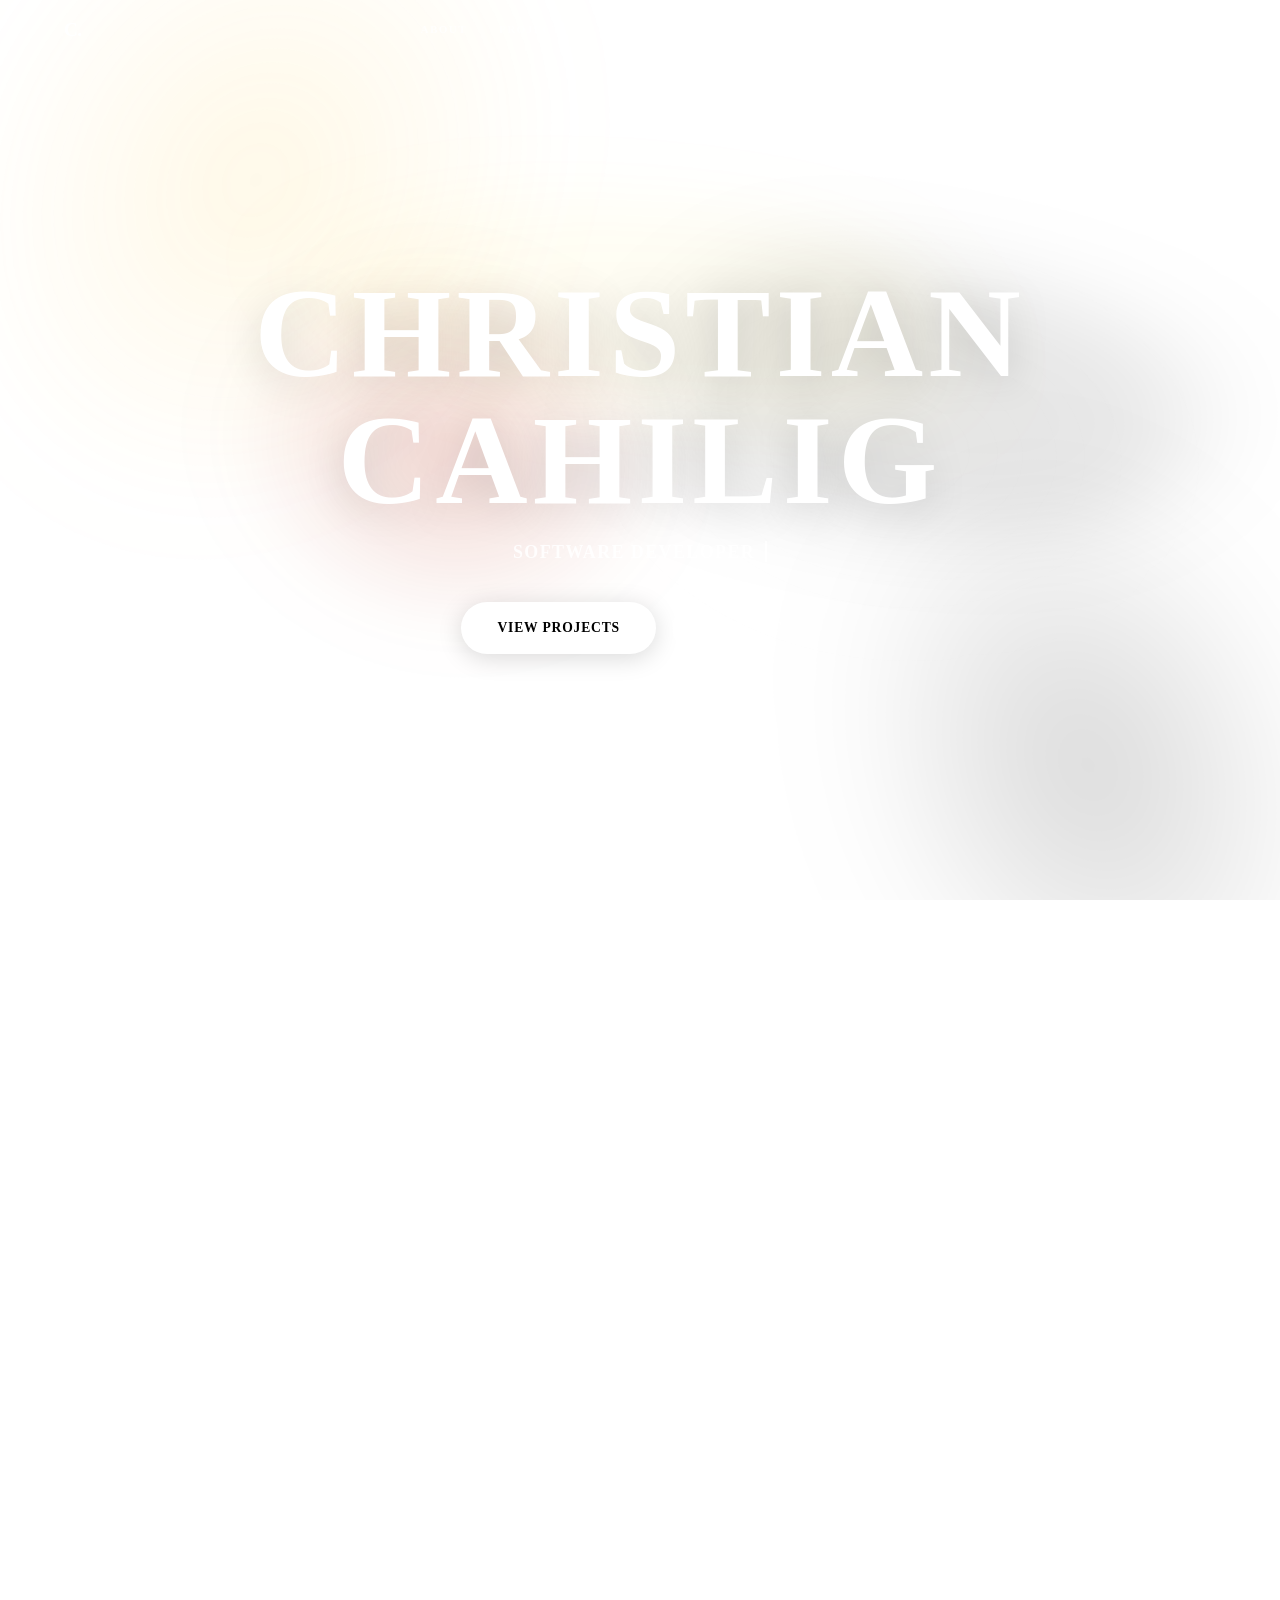
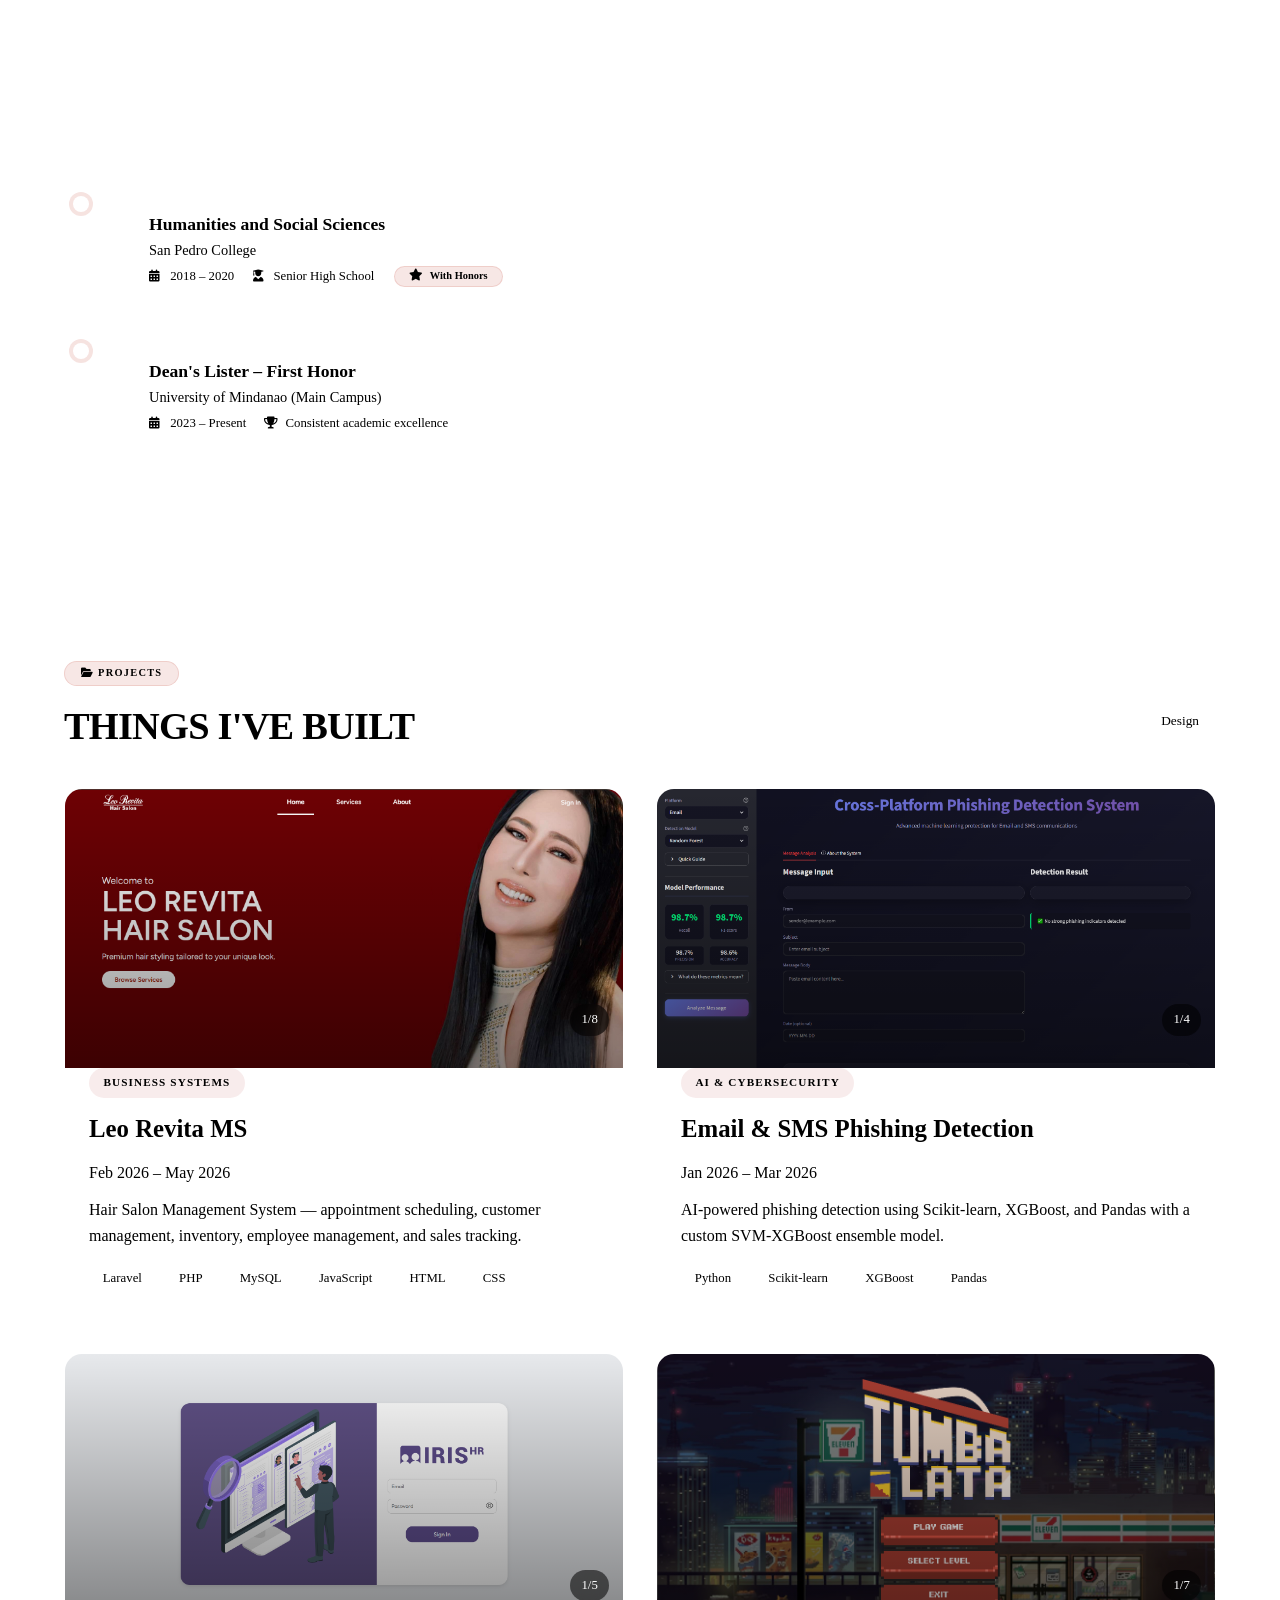
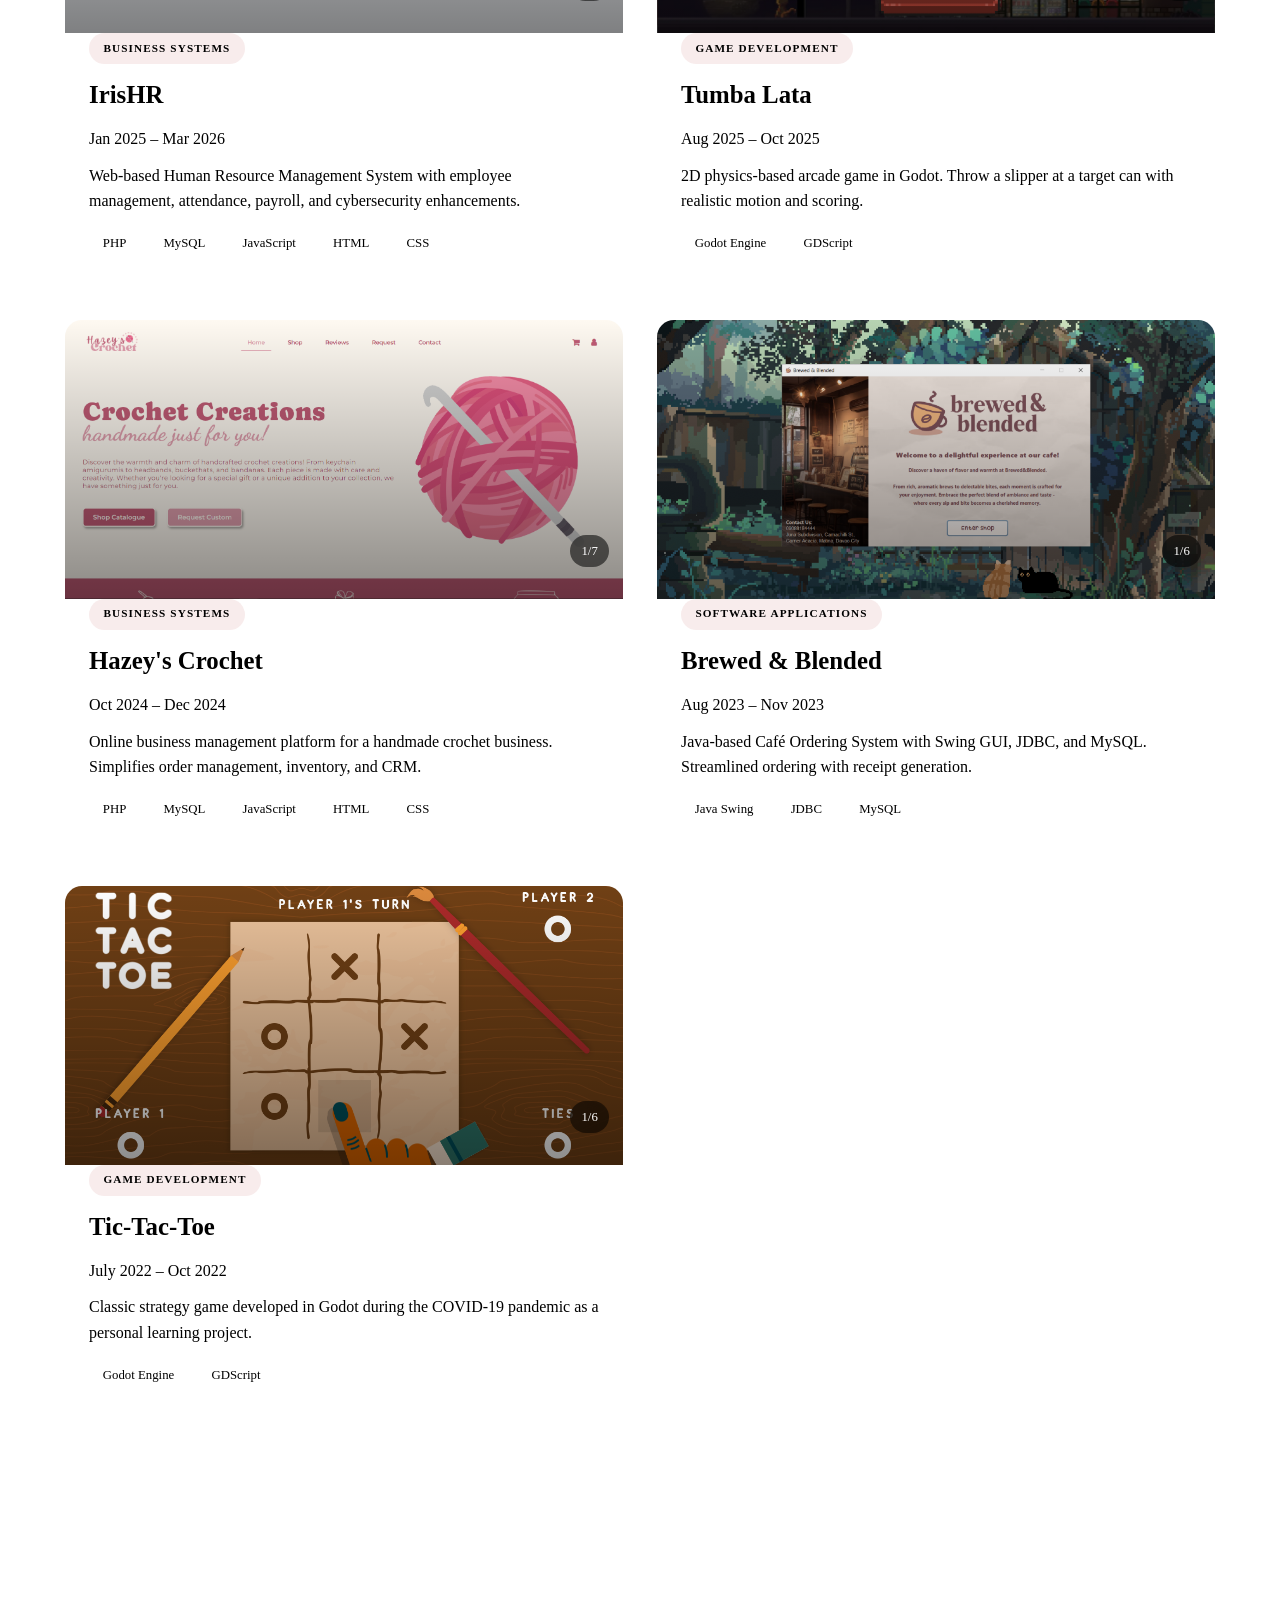
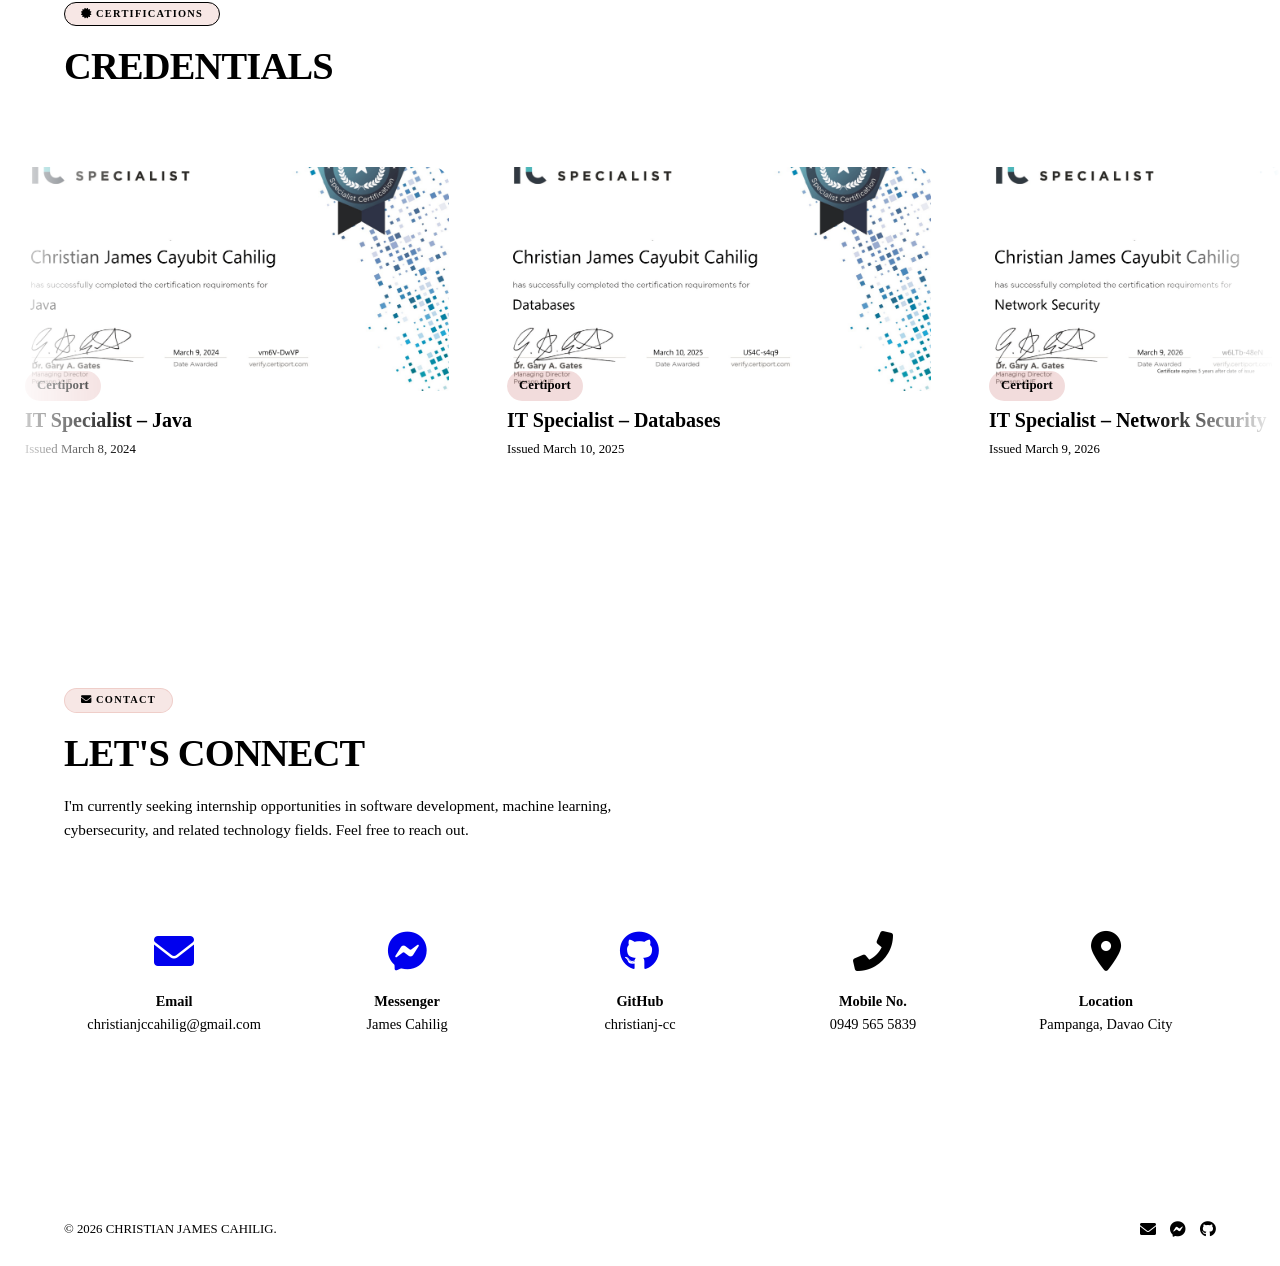
==== commit f5a3692b: "fix: test commit 2" ====
--- a/index.html
+++ b/index.html
@@ -1,4 +1,3 @@
-<<<<<<< HEAD
 <!doctype html>
 <html lang="en">
   <head>
@@ -1068,1074 +1067,3 @@
     <script src="script.js"></script>
   </body>
 </html>
-=======
-<!doctype html>
-<html lang="en">
-  <head>
-    <meta charset="UTF-8" />
-    <meta name="viewport" content="width=device-width, initial-scale=1.0" />
-    <title>Christian Cahilig</title>
-
-    <!-- Google Fonts -->
-    <link rel="preconnect" href="https://fonts.googleapis.com">
-<link rel="preconnect" href="https://fonts.gstatic.com" crossorigin>
-<link href="https://fonts.googleapis.com/css2?family=Google+Sans:ital,opsz,wght@0,17..18,400..700;1,17..18,400..700&family=Unbounded:wght@200..900&display=swap" rel="stylesheet">
-
-    <!-- Font Awesome 6 -->
-    <link
-      rel="stylesheet"
-      href="https://cdnjs.cloudflare.com/ajax/libs/font-awesome/6.0.0-beta3/css/all.min.css"
-    />
-    <link rel="stylesheet" href="styles.css" />
-    <link rel="apple-touch-icon" sizes="180x180" href="/apple-touch-icon.png">
-    <link rel="icon" type="image/png" sizes="32x32" href="/favicon-32x32.png">
-    <link rel="icon" type="image/png" sizes="16x16" href="/favicon-16x16.png">
-    <link rel="manifest" href="/site.webmanifest">
-  </head>
-  <body>
-    <!-- ===== CUSTOM CURSOR ===== -->
-    <div id="custom-cursor">
-      <svg
-        viewBox="0 0 32 32"
-        fill="none"
-        stroke="currentColor"
-        stroke-width="3"
-        stroke-linecap="round"
-        stroke-linejoin="round"
-      >
-        <path d="M8 8L24 24M8 8V20M8 8H20" />
-      </svg>
-      <div class="cursor-ring"></div>
-    </div>
-
-    <!-- ===== TOAST ===== -->
-    <div class="toast" id="toast">
-      <i class="fas fa-check-circle"></i>
-      <span id="toastMsg">Message sent!</span>
-    </div>
-
-    <!-- ===== NAV ===== -->
-    <nav id="navbar">
-      <div class="container nav-inner">
-        <a href="#" class="nav-logo">C<span>.</span></a>
-        <div class="nav-links-wrapper">
-          <ul class="nav-links" id="navLinks">
-            <li><a href="#about" data-section="about">About</a></li>
-            <li><a href="#projects" data-section="projects">Projects</a></li>
-            <li><a href="#certifications" data-section="certifications">Certifications</a></li>
-            <li><a href="#contact" data-section="contact">Contact</a></li>
-          </ul>
-        </div>
-        <a href="https://drive.google.com/file/d/1h-YC76itiYwDYIXcGIdnMWWxKM1mbQTJ/view?usp=drive_link" target="_blank" class="nav-resume-btn" id="downloadResume">Resume</a>
-        <button class="nav-hamburger" id="hamburger" aria-label="Menu">
-          <span></span><span></span><span></span>
-        </button>
-        <div id="progress-bar"></div>
-      </div>
-    </nav>
-
-    <!-- ============================================================
-    HERO 
-    ============================================================ -->
-    <section id="hero">
-      <div class="hero-bg">
-        <div class="blob blob-1"></div>
-        <div class="blob blob-2"></div>
-        <div class="blob blob-3"></div>
-      </div>
-
-      <div class="hero-bg-layer">
-        <div class="stroke"></div>
-        <div class="stroke"></div>
-        <div class="stroke"></div>
-        <div class="stroke"></div>
-        <div class="stroke"></div>
-        <div class="stroke"></div>
-      </div>
-
-      <div class="container hero-content">
-        <div class="name-wrap">
-          <span class="scramble-text" id="scrambleFirst">Christin</span>
-          <span class="scramble-text" id="scrambleLast">Cahilig</span>
-        </div>
-
-        <div class="subtitle-wrap">
-          <p class="subtitle-line">
-            <span id="subtitle-typing"></span>
-            <span class="typing-cursor"></span>
-          </p>
-        </div>
-
-        <div class="hero-actions">
-          <a href="#projects" class="btn btn-primary">View Projects</a>
-          <a href="mailto:christianjccahilig@gmail.com" class="btn btn-secondary">Contact</a>
-        </div>
-      </div>
-    </section>
-
-    <!-- ============================================================
-    ABOUT
-    ============================================================ -->
-    <section id="about">
-      <div class="container">
-        <div class="section-header reveal">
-          <span class="section-label"><i class="fas fa-user"></i> About</span>
-          <h2 class="section-title">Who I Am</h2>
-        </div>
-        <div class="about-grid">
-          <div class="about-avatar reveal-scale">
-            <img src="assets/casual_pic.jpg" alt="Christian Cahilig" />
-          </div>
-          <div class="about-text reveal-right">
-            <p>
-              I'm <strong>Christian James Cahilig</strong>, a Computer Science
-              student and software developer with experience in web development,
-              machine learning, cybersecurity, and game development.
-            </p>
-            <p>
-              I've built management systems, AI-powered phishing detection
-              tools, and game projects, strengthening my skills in programming,
-              software design, and turning ideas into practical applications.
-            </p>
-            <p>
-              For me, development is about creating solutions people actually
-              use and benefit from. I'm constantly exploring new technologies to
-              build software that is both functional and impactful.
-            </p>
-
-            <div class="about-skills-inline">
-              <span class="skill-icon" title="HTML5"><i class="fab fa-html5"></i></span>
-              <span class="skill-icon" title="CSS3"><i class="fab fa-css3"></i></span>
-              <span class="skill-icon" title="PHP"><i class="fab fa-php"></i></span>
-              <span class="skill-icon" title="Java"><i class="fab fa-java"></i></span>
-              <span class="skill-icon" title="Python"><i class="fab fa-python"></i></span>
-              <span class="skill-icon" title="JavaScript"><i class="fab fa-js"></i></span>
-              <span class="skill-icon" title="SQL"><i class="fas fa-database"></i></span>
-              <span class="skill-icon" title="Laravel"><i class="fab fa-laravel"></i></span>
-              <span class="skill-icon" title="Bootstrap"><i class="fab fa-bootstrap"></i></span>
-              <span class="skill-icon" title="Git"><i class="fab fa-git-alt"></i></span>
-              <span class="skill-icon" title="Godot"><i class="fas fa-gamepad"></i></span>
-              <span class="skill-icon" title="Scikit-learn"><i class="fas fa-brain"></i></span>
-              <span class="skill-icon" title="Figma"><i class="fas fa-pencil-ruler"></i></span>
-            </div>
-          </div>
-        </div>
-      </div>
-    </section>
-
-    <!-- ============================================================
-    EDUCATION
-    ============================================================ -->
-    <section id="about" class="education">
-      <div class="container">
-        <div class="section-header reveal">
-          <span class="section-label"><i class="fas fa-graduation-cap"></i> Education</span>
-          <h2 class="section-title">Academic Journey</h2>
-        </div>
-
-        <div class="edu-timeline">
-          <div class="edu-item reveal-left">
-            <div class="edu-marker"></div>
-            <div class="edu-content">
-              <div class="title">Bachelor of Science in Computer Science</div>
-              <div class="school">University of Mindanao</div>
-              <div class="meta">
-                <span><i class="fas fa-calendar-alt"></i> Expected 2027</span>
-                <span><i class="fas fa-user-graduate"></i> Undergraduate</span>
-                <span class="honor"><i class="fas fa-star"></i> With Honors</span>
-              </div>
-            </div>
-          </div>
-          <div class="edu-item reveal-left" style="transition-delay: 0.08s">
-            <div class="edu-marker"></div>
-            <div class="edu-content">
-              <div class="title">Humanities and Social Sciences</div>
-              <div class="school">San Pedro College</div>
-              <div class="meta">
-                <span><i class="fas fa-calendar-alt"></i> 2018 – 2020</span>
-                <span><i class="fas fa-user-graduate"></i> Senior High School</span>
-                <span class="honor"><i class="fas fa-star"></i> With Honors</span>
-              </div>
-            </div>
-          </div>
-          <div class="edu-item reveal-left" style="transition-delay: 0.16s">
-            <div class="edu-marker"></div>
-            <div class="edu-content">
-              <div class="title">Dean's Lister – First Honor</div>
-              <div class="school">University of Mindanao (Main Campus)</div>
-              <div class="meta">
-                <span><i class="fas fa-calendar-alt"></i> 2023 – Present</span>
-                <span><i class="fas fa-trophy"></i> Consistent academic excellence</span>
-              </div>
-            </div>
-          </div>
-        </div>
-      </div>
-    </section>
-
-    <!-- ============================================================
-    PROJECTS 
-    ============================================================ -->
-    <section id="projects">
-      <div class="projects-bg">
-        <div class="blob blob-1"></div>
-        <div class="blob blob-2"></div>
-        <div class="blob blob-3"></div>
-      </div>
-
-      <div class="container">
-        <div class="section-header reveal">
-          <div class="projects-header-top">
-            <div>
-              <span class="section-label">
-              <i class="fas fa-folder-open"></i> Projects</span>
-              <h2 class="section-title">Things I've Built</h2>
-            </div>
-            <div class="project-tabs">
-              <button class="project-tab active" data-tab="development">Development</button>
-              <button class="project-tab" data-tab="design">Design</button>
-            </div>
-
-          </div>
-        </div>
-        
-        <div class="tab-content active" id="development-tab">
-          <div class="projects-grid">
-            <!-- Project 1: Leo Revita MS -->
-            <div
-              class="project-card reveal"
-              data-long-description="Leo Revita MS is a salon management system developed to help streamline daily operations for a local hair salon. The business relied heavily on manual scheduling, paper records, and spreadsheets, which often led to inefficiencies when managing appointments, customers, inventory, and employee information.<br><br>The system brings these processes into a single platform with modules for appointment scheduling, customer management, employee records, inventory tracking, service management, and sales reporting. Throughout development, the focus was on creating a workflow that would be practical for everyday use while remaining easy to navigate for both staff and management.<br><br>By digitizing routine tasks and centralizing business data, the project demonstrates how a tailored information system can improve operational efficiency, reduce administrative workload, and support better decision-making.">
-              <div
-                class="card-image"
-                data-images='[
-      "assets/projects/Hair Salon/landing.png",
-      "assets/projects/Hair Salon/admin-dashboard.png",
-      "assets/projects/Hair Salon/admin-employees.png",
-      "assets/projects/Hair Salon/admin-apptDetails.png",
-      "assets/projects/Hair Salon/admin-editService.png",
-      "assets/projects/Hair Salon/admin-profile.png",
-      "assets/projects/Hair Salon/login.png",
-      "assets/projects/Hair Salon/user-services.png"
-    ]'>
-                <img src="assets/projects/Hair Salon/landing.png" alt="Leo Revita MS" loading="lazy"/>
-
-                <div class="overlay"></div>
-
-                <div class="image-counter">
-                  <span class="current-image">1</span>/<span class="total-images">8</span>
-                </div>
-
-                <div class="image-controls">
-                  <button class="img-btn img-prev">
-                    <i class="fas fa-chevron-left"></i>
-                  </button>
-
-                  <button class="img-btn img-next">
-                    <i class="fas fa-chevron-right"></i>
-                  </button>
-
-                  <button class="img-btn img-expand">
-                    <i class="fas fa-expand"></i>
-                  </button>
-                </div>
-              </div>
-              <div class="card-body">
-                <span class="category"></i> Business Systems</span>
-                <div class="project-title">Leo Revita MS</div>
-                <div class="project-date">Feb 2026 – May 2026</div>
-                <div class="project-sub">
-                  Hair Salon Management System — appointment scheduling, customer
-                  management, inventory, employee management, and sales tracking.
-                </div>
-                <div class="tech-stack">
-                  <span class="tech">Laravel</span>
-                  <span class="tech">PHP</span>
-                  <span class="tech">MySQL</span>
-                  <span class="tech">JavaScript</span>
-                  <span class="tech">HTML</span>
-                  <span class="tech">CSS</span>
-                </div>
-                <div class="project-links">
-                  <a href="https://github.com/christianj-cc/Hair-Salon-MS" target="_blank" class="project-btn primary">
-                    <i class="fas fa-external-link-alt"></i>&nbsp GitHub
-                  </a>
-                </div>
-              </div>
-              <div class="glow-line"></div>
-            </div>
-
-            <!-- Project 2: Email & SMS Phishing Detection -->
-            <div
-              class="project-card reveal"
-              data-long-description="This project was developed as part of a research study exploring the use of machine learning for phishing detection across both email and SMS platforms. With phishing attacks becoming increasingly sophisticated, the goal was to build a system capable of identifying malicious messages while maintaining strong classification performance.<br><br>The application combines data preprocessing, TF-IDF feature extraction, and machine learning models including SVM, Random Forest, and XGBoost. Multiple approaches were evaluated and compared to determine the most effective solution, with a focus on balancing accuracy, precision, recall, and real-world practicality.<br><br>The project provided valuable experience in machine learning workflows, model evaluation, research methodology, and the application of AI techniques to cybersecurity challenges.">
-              <div
-                class="card-image"
-                data-images='[
-      "assets/projects/Phishing/Screenshot_(968).png",
-      "assets/projects/Phishing/Screenshot_(969).png",
-      "assets/projects/Phishing/Screenshot_(973).png",
-      "assets/projects/Phishing/Screenshot_(974).png"
-    ]'>
-                <img src="assets/projects/Phishing/Screenshot_(968).png" alt="Phishing Detection" loading="lazy"/>
-
-                <div class="overlay"></div>
-
-                <div class="image-counter">
-                  <span class="current-image">1</span>/<span class="total-images">4</span>
-                </div>
-
-                <div class="image-controls">
-                  <button class="img-btn img-prev">
-                    <i class="fas fa-chevron-left"></i>
-                  </button>
-
-                  <button class="img-btn img-next">
-                    <i class="fas fa-chevron-right"></i>
-                  </button>
-
-                  <button class="img-btn img-expand">
-                    <i class="fas fa-expand"></i>
-                  </button>
-                </div>
-              </div>
-              <div class="card-body">
-                <span class="category"></i> AI & Cybersecurity</span>
-                <div class="project-title">Email & SMS Phishing Detection</div>
-                <div class="project-date">Jan 2026 – Mar 2026</div>
-                <div class="project-sub">
-                  AI-powered phishing detection using Scikit-learn, XGBoost, and
-                  Pandas with a custom SVM-XGBoost ensemble model.
-                </div>
-                <div class="tech-stack">
-                  <span class="tech">Python</span>
-                  <span class="tech">Scikit-learn</span>
-                  <span class="tech">XGBoost</span>
-                  <span class="tech">Pandas</span>
-                </div>
-                <div class="project-links">
-                  <a href="https://github.com/christianj-cc/phishing-detection-app" target="_blank" class="project-btn primary">
-                    <i class="fas fa-external-link-alt"></i>&nbsp GitHub
-                  </a>
-                </div>
-              </div>
-              <div class="glow-line"></div>
-            </div>
-
-            <!-- Project 3: IrisHR -->
-            <div
-              class="project-card reveal"
-              data-long-description="IrisHR is a web-based human resource management system designed to support employee administration and internal business processes. The project was created to address common challenges faced by organizations when managing employee information, attendance records, and payroll-related tasks through manual methods.<br><br>The platform includes employee management, attendance monitoring, payroll processing, and role-based access controls within a centralized system. Additional attention was given to usability, organization of records, and basic security practices to ensure data could be managed efficiently and responsibly.<br><br>The project provided experience in developing larger business applications while exploring how technology can improve organizational workflows and information management.">
-              <div
-                class="card-image"
-                data-images='[
-      "assets/projects/Iris HR/login.png",
-      "assets/projects/Iris HR/landing.png",
-      "assets/projects/Iris HR/admin-dashboard.png",
-      "assets/projects/Iris HR/admin-employee.png",
-      "assets/projects/Iris HR/admin-viewEmployees.png"
-    ]'>
-                <img src="assets/projects/Iris HR/login.png" alt="Iris HR" loading="lazy"/>
-
-                <div class="overlay"></div>
-
-                <div class="image-counter">
-                  <span class="current-image">1</span>/<span class="total-images">5</span>
-                </div>
-
-                <div class="image-controls">
-                  <button class="img-btn img-prev">
-                    <i class="fas fa-chevron-left"></i>
-                  </button>
-
-                  <button class="img-btn img-next">
-                    <i class="fas fa-chevron-right"></i>
-                  </button>
-
-                  <button class="img-btn img-expand">
-                    <i class="fas fa-expand"></i>
-                  </button>
-                </div>
-              </div>
-              <div class="card-body">
-                <span class="category"></i> Business Systems</span>
-                <div class="project-title">IrisHR</div>
-                <div class="project-date">Jan 2025 – Mar 2026</div>
-                <div class="project-sub">
-                  Web-based Human Resource Management System with employee
-                  management, attendance, payroll, and cybersecurity enhancements.
-                </div>
-                <div class="tech-stack">
-                  <span class="tech">PHP</span>
-                  <span class="tech">MySQL</span>
-                  <span class="tech">JavaScript</span>
-                  <span class="tech">HTML</span>
-                  <span class="tech">CSS</span>
-                </div>
-                <div class="project-links">
-                  <a href="https://github.com/christianj-cc/Iris-HR" target="_blank" class="project-btn primary">
-                    <i class="fas fa-external-link-alt"></i>&nbsp GitHub
-                  </a>
-                </div>
-              </div>
-              <div class="glow-line"></div>
-            </div>
-
-            <!-- Project 4: Tumba Lata -->
-            <div
-              class="project-card reveal"
-              data-long-description="Tumba Lata is a 2D physics-based arcade game inspired by traditional carnival can-knockdown games. The objective is simple: throw a slipper and knock down the target can using as few attempts as possible, but the challenge comes from mastering distance, angle, and timing.<br><br>Developed in Godot using GDScript, the project involved implementing custom projectile mechanics, scoring systems, level progression, visual feedback, and performance-based star ratings. A significant part of development focused on refining gameplay feel and balancing the physics to create a satisfying player experience.<br><br>The project served as a deeper exploration of game development principles while combining technical implementation with iterative design and user experience considerations.">
-              <div
-                class="card-image"
-                data-images='[
-      "assets/projects/Tumba Lata/1.png",
-      "assets/projects/Tumba Lata/2.png",
-      "assets/projects/Tumba Lata/0.png",
-      "assets/projects/Tumba Lata/4.png",
-      "assets/projects/Tumba Lata/7.png",
-      "assets/projects/Tumba Lata/10.png",
-      "assets/projects/Tumba Lata/9.png"
-    ]'>
-                <img src="assets/projects/Tumba Lata/1.png" alt="Leo Revita MS" loading="lazy"/>
-
-                <div class="overlay"></div>
-
-                <div class="image-counter">
-                  <span class="current-image">1</span>/<span class="total-images">7</span>
-                </div>
-
-                <div class="image-controls">
-                  <button class="img-btn img-prev">
-                    <i class="fas fa-chevron-left"></i>
-                  </button>
-
-                  <button class="img-btn img-next">
-                    <i class="fas fa-chevron-right"></i>
-                  </button>
-
-                  <button class="img-btn img-expand">
-                    <i class="fas fa-expand"></i>
-                  </button>
-                </div>
-              </div>
-              <div class="card-body">
-                <span class="category"></i> Game Development</span>
-                <div class="project-title">Tumba Lata</div>
-                <div class="project-date">Aug 2025 – Oct 2025</div>
-                <div class="project-sub">
-                  2D physics-based arcade game in Godot. Throw a slipper at a
-                  target can with realistic motion and scoring.
-                </div>
-                <div class="tech-stack">
-                  <span class="tech">Godot Engine</span>
-                  <span class="tech">GDScript</span>
-                </div>
-                <div class="project-links">
-                  <a href="https://artnodes.itch.io/tumba-lata" target="_blank" class="project-btn primary">
-                    <i class="fas fa-external-link-alt"></i>&nbsp Live
-                  </a>
-                </div>
-              </div>
-              <div class="glow-line"></div>
-            </div>
-
-            <!-- Project 5: Hazey's Crochet -->
-            <div
-              class="project-card reveal"
-              data-long-description="Hazey's Crochet is an online business management platform developed for a handmade crochet business. As the business expanded, managing products, orders, inventory, and customer interactions through manual methods became increasingly difficult, creating a need for a more organized digital solution.<br><br>The system was designed to centralize business operations through features such as product management, order tracking, inventory monitoring, and customer relationship management. The goal was to create a practical platform that could support day-to-day operations while improving overall efficiency and organization.<br><br>This project highlights the use of web technologies to support small businesses and demonstrates how customized systems can help streamline business growth.">
-              <div
-                class="card-image"
-                data-images='[
-      "assets/projects/Hazeys Crochet/landing.png",
-      "assets/projects/Hazeys Crochet/login.png",
-      "assets/projects/Hazeys Crochet/shop.png",
-      "assets/projects/Hazeys Crochet/cart.png",
-      "assets/projects/Hazeys Crochet/admin-orders.png",
-      "assets/projects/Hazeys Crochet/admin-products.png",
-      "assets/projects/Hazeys Crochet/register.png"
-    ]'>
-                <img src="assets/projects/Hazeys Crochet/landing.png" alt="Hazey's Crochet" loading="lazy"/>
-
-                <div class="overlay"></div>
-
-                <div class="image-counter">
-                  <span class="current-image">1</span>/<span class="total-images">7</span>
-                </div>
-
-                <div class="image-controls">
-                  <button class="img-btn img-prev">
-                    <i class="fas fa-chevron-left"></i>
-                  </button>
-
-                  <button class="img-btn img-next">
-                    <i class="fas fa-chevron-right"></i>
-                  </button>
-
-                  <button class="img-btn img-expand">
-                    <i class="fas fa-expand"></i>
-                  </button>
-                </div>
-              </div>
-              <div class="card-body">
-                <span class="category"></i> Business Systems</span>
-                <div class="project-title">Hazey's Crochet</div>
-                <div class="project-date">Oct 2024 – Dec 2024</div>
-                <div class="project-sub">
-                  Online business management platform for a handmade crochet
-                  business. Simplifies order management, inventory, and CRM.
-                </div>
-                <div class="tech-stack">
-                  <span class="tech">PHP</span>
-                  <span class="tech">MySQL</span>
-                  <span class="tech">JavaScript</span>
-                  <span class="tech">HTML</span>
-                  <span class="tech">CSS</span>
-                </div>
-                <div class="project-links">
-                  <a href="https://github.com/christianj-cc/Hazeys-Crochet" target="_blank" class="project-btn primary">
-                    <i class="fas fa-external-link-alt"></i>&nbsp GitHub
-                  </a>
-                </div>
-              </div>
-              <div class="glow-line"></div>
-            </div>
-
-            <!-- Project 6: Brewed & Blended -->
-            <div
-              class="project-card reveal"
-              data-long-description="Brewed & Blended is a desktop café ordering system created to simplify the ordering and transaction process for small coffee shop environments. The project was developed as an opportunity to apply object-oriented programming concepts and database integration within a real-world business scenario.<br><br>Built using Java Swing, JDBC, and MySQL, the application supports menu management, order processing, receipt generation, and transaction tracking through a graphical user interface. Particular attention was given to creating a clean workflow that could be easily understood by both staff and customers.<br><br>The project strengthened my understanding of desktop application development, database connectivity, and designing software solutions around everyday business operations.">
-              <div
-                class="card-image"
-                data-images='[
-      "assets/projects/Brewed&Blended/1a.png",
-      "assets/projects/Brewed&Blended/login.png",
-      "assets/projects/Brewed&Blended/order-add.png",
-      "assets/projects/Brewed&Blended/order-complete.png",
-      "assets/projects/Brewed&Blended/admin-screen.png",
-      "assets/projects/Brewed&Blended/register.png"
-    ]'>
-                <img src="assets/projects/Brewed&Blended/1a.png" alt="Brewed & Blended" loading="lazy"/>
-
-                <div class="overlay"></div>
-
-                <div class="image-counter">
-                  <span class="current-image">1</span>/<span class="total-images">6</span>
-                </div>
-
-                <div class="image-controls">
-                  <button class="img-btn img-prev">
-                    <i class="fas fa-chevron-left"></i>
-                  </button>
-
-                  <button class="img-btn img-next">
-                    <i class="fas fa-chevron-right"></i>
-                  </button>
-
-                  <button class="img-btn img-expand">
-                    <i class="fas fa-expand"></i>
-                  </button>
-                </div>
-              </div>
-              <div class="card-body">
-                <span class="category"></i> Software Applications</span>
-                <div class="project-title">Brewed & Blended</div>
-                <div class="project-date">Aug 2023 – Nov 2023</div>
-                <div class="project-sub">
-                  Java-based Café Ordering System with Swing GUI, JDBC, and MySQL.
-                  Streamlined ordering with receipt generation.
-                </div>
-                <div class="tech-stack">
-                  <span class="tech">Java Swing</span>
-                  <span class="tech">JDBC</span>
-                  <span class="tech">MySQL</span>
-                </div>
-                <div class="project-links">
-                  <a href="https://github.com/christianj-cc/Brewed-and-Blended" target="_blank" class="project-btn primary">
-                    <i class="fas fa-external-link-alt"></i>&nbsp GitHub
-                  </a>
-                </div>
-              </div>
-              <div class="glow-line"></div>
-            </div>
-
-            <!-- Project 7: Tic-Tac-Toe -->
-            <div
-              class="project-card reveal"
-              data-long-description="This Tic-Tac-Toe project was developed in 2022 as an early exploration into game development and interactive programming. While based on a simple and familiar game, the project provided an opportunity for me to learn the foundations of game logic, state management, and user interaction design.<br><br>Built using Godot and GDScript with visuals made by hand, the application includes turn-based gameplay, win and draw detection, game reset functionality, and responsive visual feedback. Development focused on creating a smooth and intuitive experience while building a stronger understanding of game architecture.<br><br>The project represents one of my first steps into game development and laid the groundwork for more advanced projects developed later on.">
-              <div
-                class="card-image"
-                data-images='[
-      "assets/projects/TicTacToe/1.png",
-      "assets/projects/TicTacToe/2.png",
-      "assets/projects/TicTacToe/3.png",
-      "assets/projects/TicTacToe/4.png",
-      "assets/projects/TicTacToe/5.png",
-      "assets/projects/TicTacToe/10.png"
-    ]'>
-                <img src="assets/projects/TicTacToe/3.png" alt="TicTacToe" loading="lazy"/>
-
-                <div class="overlay"></div>
-
-                <div class="image-counter">
-                  <span class="current-image">1</span>/<span class="total-images">6</span>
-                </div>
-
-                <div class="image-controls">
-                  <button class="img-btn img-prev">
-                    <i class="fas fa-chevron-left"></i>
-                  </button>
-
-                  <button class="img-btn img-next">
-                    <i class="fas fa-chevron-right"></i>
-                  </button>
-
-                  <button class="img-btn img-expand">
-                    <i class="fas fa-expand"></i>
-                  </button>
-                </div>
-              </div>
-              <div class="card-body">
-                <span class="category"></i> Game Development</span>
-                <div class="project-title">Tic-Tac-Toe</div>
-                <div class="project-date">July 2022 – Oct 2022</div>
-                <div class="project-sub">
-                  Classic strategy game developed in Godot during the COVID-19
-                  pandemic as a personal learning project.
-                </div>
-                <div class="tech-stack">
-                  <span class="tech">Godot Engine</span>
-                  <span class="tech">GDScript</span>
-                </div>
-                <div class="project-links">
-                  <a href="https://artnodes.itch.io/tic-tac-toe" target="_blank" class="project-btn primary">
-                    <i class="fas fa-external-link-alt"></i>&nbsp Live
-                  </a>
-                </div>
-              </div>
-              <div class="glow-line"></div>
-            </div>
-          </div>
-        </div>
-        
-        <!-- ============================================================
-        DESIGN
-        ============================================================ -->
-        <div class="tab-content" id="design-tab">
-          <div class="design-grid">
-
-            <!-- artwork -->
-
-            <div class="design-item">
-              <img src="assets/projects/Design/gcp.png" alt="Artwork">
-              <div class="design-overlay">
-                <h4>Character Illustration</h4>
-                <span>Personal Work</span>
-              </div>
-            </div>
-
-            <div class="design-item tall">
-              <img src="assets/projects/Design/FilipinoArtists.png"alt="Artwork">
-              <div class="design-overlay">
-                <h4>Commission Piece</h4>
-                <span>Client Work</span>
-              </div>
-            </div>
-            
-            <div class="design-item">
-              <img src="assets/projects/Design/3rd.png" alt="Artwork">
-              <div class="design-overlay">
-                <h4>Character Illustration</h4>
-                <span>Personal Work</span>
-              </div>
-            </div>
-            
-            <div class="design-item">
-              <img src="assets/projects/Design/SpecialMenu1.png" alt="Artwork">
-              <div class="design-overlay">
-                <h4>Character Illustration</h4>
-                <span>Personal Work</span>
-              </div>
-            </div>
-            
-            <div class="design-item">
-              <img src="assets/projects/Design/JuanSarap with Price.png" alt="Artwork">
-              <div class="design-overlay">
-                <h4>Character Illustration</h4>
-                <span>Personal Work</span>
-              </div>
-            </div>
-
-            <div class="design-item tall">
-              <img src="assets/projects/Design/mani tarp - 96px.png" alt="Artwork">
-              <div class="design-overlay">
-                <h4>Commission Piece</h4>
-                <span>Client Work</span>
-              </div>
-            </div>
-            
-            <div class="design-item">
-              <img src="assets/projects/Design/inside_m.png" alt="Artwork">
-              <div class="design-overlay">
-                <h4>Character Illustration</h4>
-                <span>Personal Work</span>
-              </div>
-            </div>
-
-            <div class="design-item tall">
-              <img src="assets/projects/Design/Pahiyas-min.png"alt="Artwork">
-              <div class="design-overlay">
-                <h4>Commission Piece</h4>
-                <span>Client Work</span>
-              </div>
-            </div>
-            
-            <div class="design-item">
-              <img src="assets/projects/Design/globe-square.png" alt="Artwork">
-              <div class="design-overlay">
-                <h4>Character Illustration</h4>
-                <span>Personal Work</span>
-              </div>
-            </div>
-
-            <div class="design-item tall">
-              <img src="assets/projects/Design/silya.png"alt="Artwork">
-              <div class="design-overlay">
-                <h4>Commission Piece</h4>
-                <span>Client Work</span>
-              </div>
-            </div>
-
-            <div class="design-item tall">
-              <img src="assets/projects/Design/PamalandongSaKalisod-Poster.png"alt="Artwork">
-              <div class="design-overlay">
-                <h4>Commission Piece</h4>
-                <span>Client Work</span>
-              </div>
-            </div>
-
-            <div class="design-item tall">
-              <img src="assets/projects/Design/inside_m.png"alt="Artwork">
-              <div class="design-overlay">
-                <h4>Commission Piece</h4>
-                <span>Client Work</span>
-              </div>
-            </div>
-
-            <div class="design-item tall">
-              <img src="assets/projects/Design/bnb logo.png"alt="Artwork">
-              <div class="design-overlay">
-                <h4>Commission Piece</h4>
-                <span>Client Work</span>
-              </div>
-            </div>
-
-            <div class="design-item tall">
-              <img src="assets/projects/Design/gmo.png"alt="Artwork">
-              <div class="design-overlay">
-                <h4>Commission Piece</h4>
-                <span>Client Work</span>
-              </div>
-            </div>
-
-            <div class="design-item tall">
-              <img src="assets/projects/Design/sample2.png"alt="Artwork">
-              <div class="design-overlay">
-                <h4>Commission Piece</h4>
-                <span>Client Work</span>
-              </div>
-            </div>
-
-            <div class="design-item tall">
-              <img src="assets/projects/Design/awss.png"alt="Artwork">
-              <div class="design-overlay">
-                <h4>Commission Piece</h4>
-                <span>Client Work</span>
-              </div>
-            </div>
-
-          </div>
-
-          <div class="design-footer">
-            <a href="https://artnodes.wixsite.com/christiancahilig/" target="_blank" class="btn btn-secondary">View Full Design Portfolio<i class="fas fa-arrow-right"></i></a>
-          </div>
-
-        </div>
-      </div>
-    </section>
-
-    <!-- ============================================================
-    CERTIFICATIONS
-    ============================================================ -->
-    <section id="certifications" class="section">
-      <div class="certifications-bg">
-        <div class="blob blob-1"></div>
-        <div class="blob blob-2"></div>
-      </div>
-
-      <div class="container">
-        <div class="section-header reveal">
-          <span class="section-label"><i class="fas fa-certificate"></i> Certifications</span>
-          <h2 class="section-title">Credentials</h2>
-        </div>
-      </div>
-
-      <div class="cert-carousel">
-        <div class="cert-track">
-          <!-- Java -->
-          <article class="cert-card">
-            <div class="cert-image">
-              <img src="assets/certifications/java-1.png" alt="IT Specialist Java"/>
-              <div class="cert-controls">
-                <a href="https://www.credly.com/badges/5df8af1c-6622-4992-b0c3-a9a22a9bd16a/public_url" class="cert-link-btn" target="_blank" rel="noopener noreferrer">
-                  <i class="fas fa-external-link-alt"></i>
-                </a>
-              </div>
-            </div>
-            <div class="cert-content">
-              <span class="cert-provider">Certiport</span>
-              <h3>IT Specialist – Java</h3>
-              <p class="cert-date">Issued March 8, 2024</p>
-              <p class="cert-description">
-                Demonstrated competency in Java programming, object-oriented
-                development, and software fundamentals.
-              </p>
-            </div>
-            <div class="cert-glow-line"></div>
-          </article>
-
-          <!-- Database -->
-          <article class="cert-card">
-            <div class="cert-image">
-              <img src="assets/certifications/databases-1.png" alt="IT Specialist Databases"/>
-              <div class="cert-controls">
-                <a href="https://www.credly.com/badges/26575411-95da-4aae-828b-1df8078e3e74/public_url" class="cert-link-btn" target="_blank" rel="noopener noreferrer">
-                  <i class="fas fa-external-link-alt"></i>
-                </a>
-              </div>
-            </div>
-            <div class="cert-content">
-              <span class="cert-provider">Certiport</span>
-              <h3>IT Specialist – Databases</h3>
-              <p class="cert-date">Issued March 10, 2025</p>
-              <p class="cert-description">
-                Validated knowledge in database design, SQL, normalization, and
-                relational database management.
-              </p>
-            </div>
-            <div class="cert-glow-line"></div>
-          </article>
-
-          <!-- Network Security -->
-          <article class="cert-card">
-            <div class="cert-image">
-              <img src="assets/certifications/network_security-1.png" alt="IT Specialist Network Security"/>
-              <div class="cert-controls">
-                <a href="https://www.credly.com/badges/35ed1e11-efa4-4670-be44-7746e86eab5c/public_url" class="cert-link-btn" target="_blank" rel="noopener noreferrer">
-                  <i class="fas fa-external-link-alt"></i>
-                </a>
-              </div>
-            </div>
-            <div class="cert-content">
-              <span class="cert-provider">Certiport</span>
-              <h3>IT Specialist – Network Security</h3>
-              <p class="cert-date">Issued March 9, 2026</p>
-              <p class="cert-description">
-                Demonstrated understanding of network protection, threat
-                mitigation, security controls, and cybersecurity principles.
-              </p>
-            </div>
-            <div class="cert-glow-line"></div>
-          </article>
-
-          <!-- Java -->
-          <article class="cert-card">
-            <div class="cert-image">
-              <img src="assets/certifications/java-1.png" alt="IT Specialist Java"/>
-              <div class="cert-controls">
-                <a href="https://www.credly.com/badges/5df8af1c-6622-4992-b0c3-a9a22a9bd16a/public_url" class="cert-link-btn" target="_blank" rel="noopener noreferrer">
-                  <i class="fas fa-external-link-alt"></i>
-                </a>
-              </div>
-            </div>
-            <div class="cert-content">
-              <span class="cert-provider">Certiport</span>
-              <h3>IT Specialist – Java</h3>
-              <p class="cert-date">Issued March 8, 2024</p>
-              <p class="cert-description">
-                Demonstrated competency in Java programming, object-oriented
-                development, and software fundamentals.
-              </p>
-            </div>
-            <div class="cert-glow-line"></div>
-          </article>
-
-          <!-- Database -->
-          <article class="cert-card">
-            <div class="cert-image">
-              <img src="assets/certifications/databases-1.png" alt="IT Specialist Databases"/>
-              <div class="cert-controls">
-                <a href="https://www.credly.com/badges/26575411-95da-4aae-828b-1df8078e3e74/public_url" class="cert-link-btn" target="_blank" rel="noopener noreferrer">
-                  <i class="fas fa-external-link-alt"></i>
-                </a>
-              </div>
-            </div>
-            <div class="cert-content">
-              <span class="cert-provider">Certiport</span>
-              <h3>IT Specialist – Databases</h3>
-              <p class="cert-date">Issued March 10, 2025</p>
-              <p class="cert-description">
-                Validated knowledge in database design, SQL, normalization, and
-                relational database management.
-              </p>
-            </div>
-            <div class="cert-glow-line"></div>
-          </article>
-
-          <!-- Network Security -->
-          <article class="cert-card">
-            <div class="cert-image">
-              <img src="assets/certifications/network_security-1.png" alt="IT Specialist Network Security"/>
-              <div class="cert-controls">
-                <a href="https://www.credly.com/badges/35ed1e11-efa4-4670-be44-7746e86eab5c/public_url" class="cert-link-btn" target="_blank" rel="noopener noreferrer">
-                  <i class="fas fa-external-link-alt"></i>
-                </a>
-              </div>
-            </div>
-            <div class="cert-content">
-              <span class="cert-provider">Certiport</span>
-              <h3>IT Specialist – Network Security</h3>
-              <p class="cert-date">Issued March 9, 2026</p>
-              <p class="cert-description">
-                Demonstrated understanding of network protection, threat
-                mitigation, security controls, and cybersecurity principles.
-              </p>
-            </div>
-            <div class="cert-glow-line"></div>
-          </article>
-        </div>
-      </div>
-    </section>
-
-    <!-- ============================================================
-    CONTACT
-    ============================================================ -->
-    <section id="contact">
-      <div class="contact-bg">
-        <div class="blob blob-1"></div>
-        <div class="blob blob-2"></div>
-      </div>
-
-      <div class="container">
-        <div class="contact-info reveal-left">
-          <div class="section-header reveal">
-            <span class="section-label"
-              ><i class="fas fa-envelope"></i> Contact</span
-            >
-            <h2 class="section-title">Let's Connect</h2>
-            <p class="section-desc">
-              I'm currently seeking internship opportunities in software
-              development, machine learning, cybersecurity, and related
-              technology fields. Feel free to reach out.
-            </p>
-          </div>
-          <div class="contact-info contact-links">
-            <div class="contact-item">
-              <a href="mailto:christianjccahilig@gmail.com" target="_blank" title="Email"><i class="fas fa-envelope"></i></a>
-              <div class="link-info">
-                <h4>Email</h4>
-                <span>christianjccahilig@gmail.com</span>
-              </div>
-              <div class="cont-glow-line"></div>
-            </div>
-            <div class="contact-item">
-              <a href="https://www.facebook.com/christianjames.cahilig" target="_blank" title="Messenger"><i class="fab fa-facebook-messenger"></i></a>
-              <div class="link-info">
-                <h4>Messenger</h4>
-                <span>James Cahilig</span>
-              </div>
-              <div class="cont-glow-line"></div>
-            </div>
-            <div class="contact-item">
-              <a href="https://github.com/christianj-cc" target="_blank" title="GitHub"><i class="fab fa-github"></i></a>
-              <div class="link-info">
-                <h4>GitHub</h4>
-                <span>christianj-cc</span>
-              </div>
-              <div class="cont-glow-line"></div>
-            </div>
-            <div class="contact-item">
-              <i class="fas fa-phone-alt"></i>
-              <div class="link-info">
-                <h4>Mobile No.</h4>
-                <span>0949 565 5839</span>
-              </div>
-              <div class="cont-glow-line"></div>
-            </div>
-            <div class="contact-item">
-              <i class="fas fa-map-marker-alt"></i>
-              <div class="link-info">
-                <h4>Location</h4>
-                <span>Pampanga, Davao City</span>
-              </div>
-              <div class="cont-glow-line"></div>
-            </div>
-          </div>
-        </div>
-      </div>
-    </section>
-
-    <!-- ============================================================
-    FOOTER
-    ============================================================ -->
-    <footer>
-      <div class="container">
-        <div class="footer-bottom">
-          <span>&copy; 2026 Christian James Cahilig.</span>
-          <div class="footer-socials">
-            <a href="mailto:christianjccahilig@gmail.com" target="_blank" title="Email"><i class="fas fa-envelope"></i></a>
-            <a href="https://www.facebook.com/christianjames.cahilig" target="_blank" title="Messenger"><i class="fab fa-facebook-messenger"></i></a>
-            <a href="https://github.com/christianj-cc" target="_blank" title="GitHub"><i class="fab fa-github"></i></a>
-          </div>
-        </div>
-      </div>
-    </footer>
-
-    <div class="cursor-trail"></div>
-    <div class="cursor-trail"></div>
-    <div class="cursor-trail"></div>
-
-    <!-- PROJECT MODAL -->
-    <div class="project-modal" id="projectModal">
-      <div class="modal-container">
-        <button class="modal-close" id="modalClose">
-          <i class="fas fa-times"></i>
-        </button>
-
-        <div class="modal-left">
-          <img id="modalImage" class="modal-image" src="" alt="" />
-          <button class="modal-nav modal-prev" id="modalPrev">
-            <i class="fas fa-chevron-left"></i>
-          </button>
-          <button class="modal-nav modal-next" id="modalNext">
-            <i class="fas fa-chevron-right"></i>
-          </button>
-          <div class="modal-counter">
-            <span id="modalCurrent">1</span> /
-            <span id="modalTotal">1</span>
-          </div>
-        </div>
-
-        <div class="modal-right">
-          <span id="modalCategory" class="category"></span>
-          <h2 id="modalTitle"></h2>
-          <div id="modal-date" class="project-date"></div>
-          <div class="modal-tech-stack" id="modalTechStack"></div>
-          <div class="modal-links" id="modalLinks"></div>
-          <p id="modalLongDescription"></p>
-        </div>
-      </div>
-    </div>
-
-    <script src="script.js"></script>
-  </body>
-</html>
->>>>>>> e6bf2d9 (Test commit)
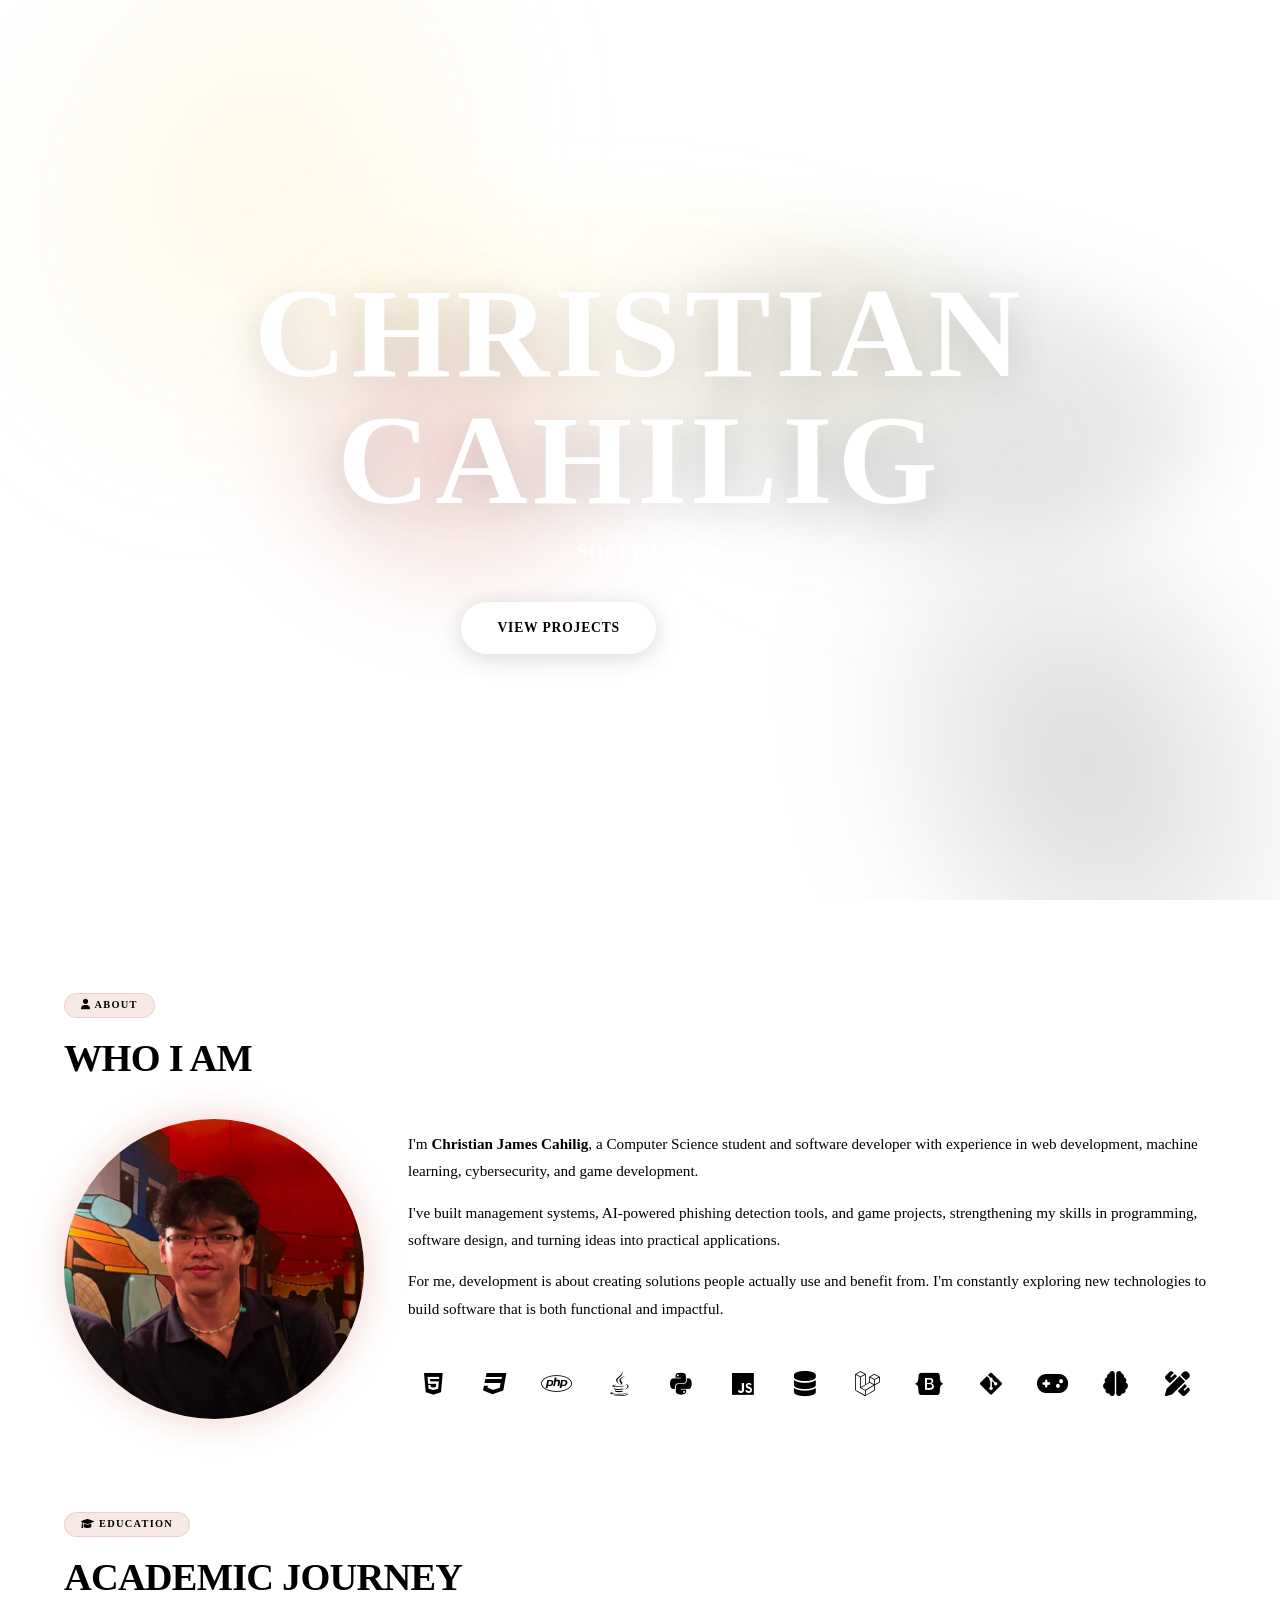
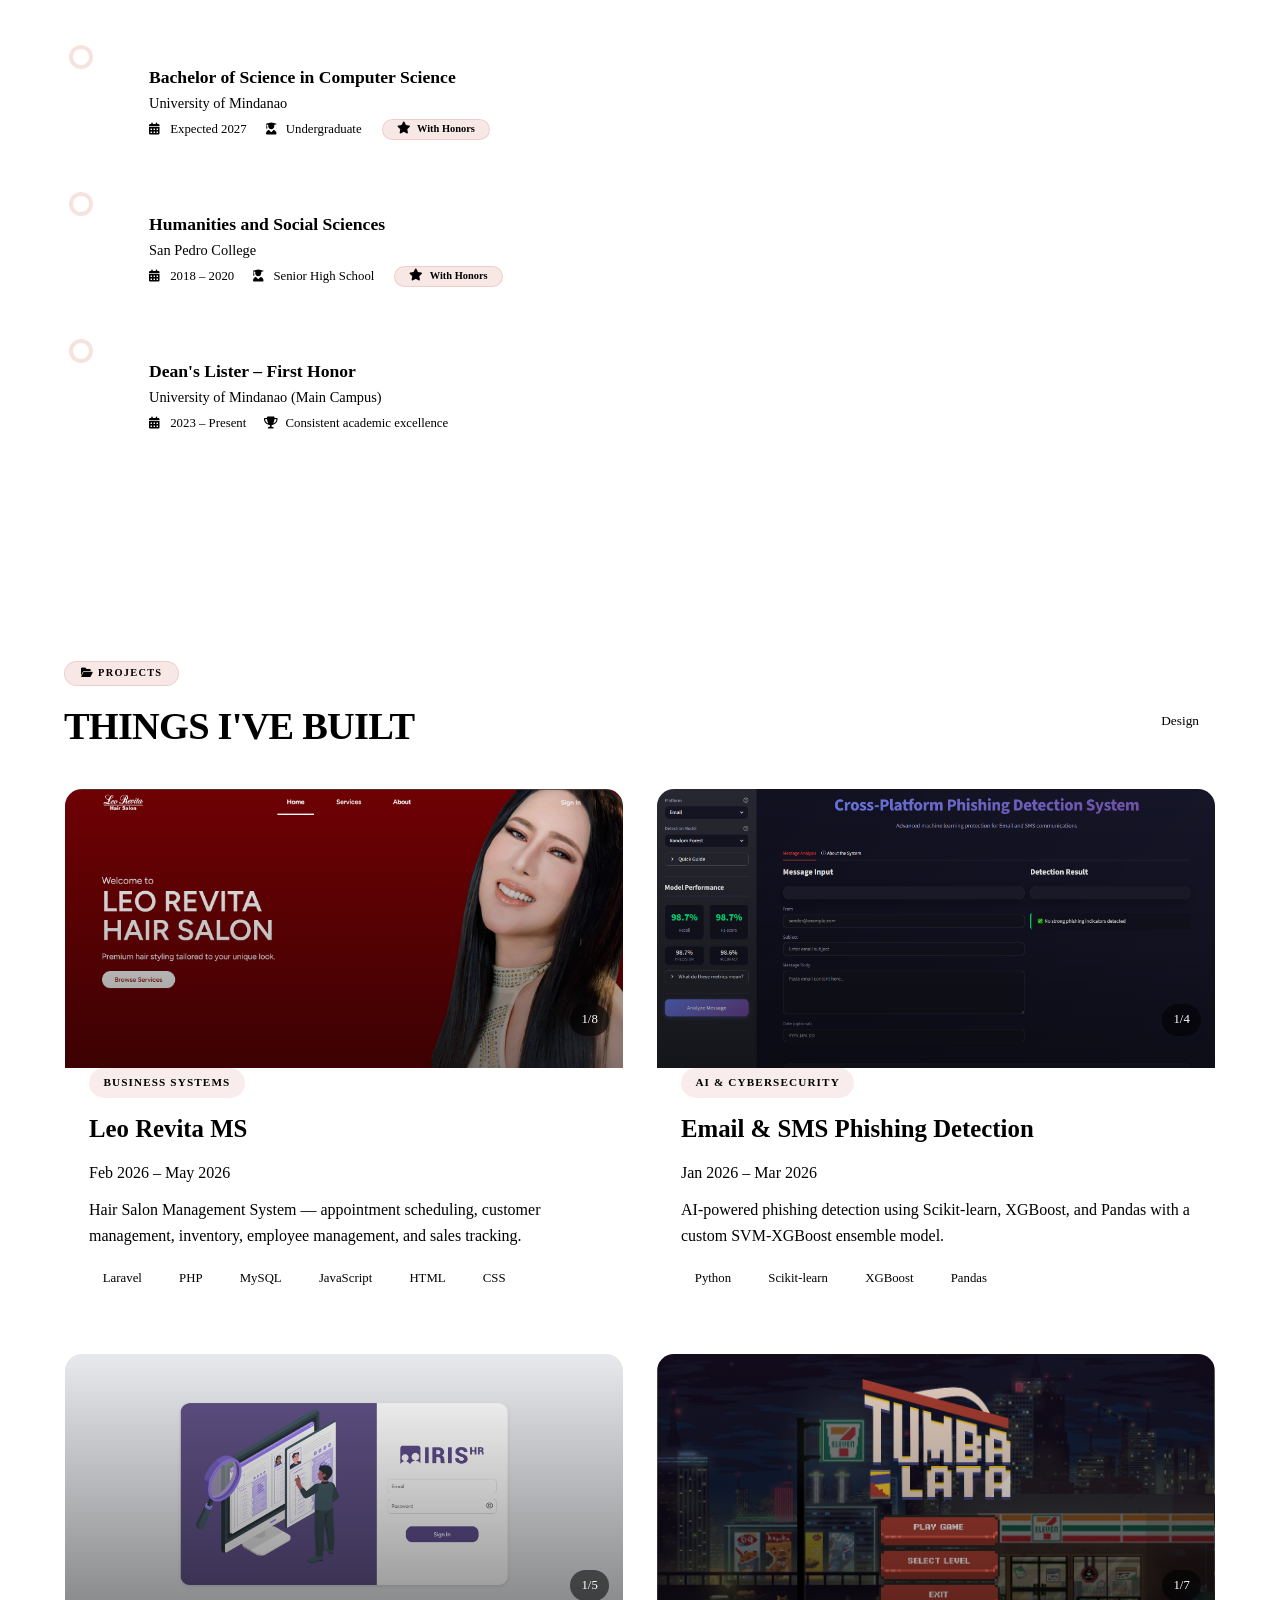
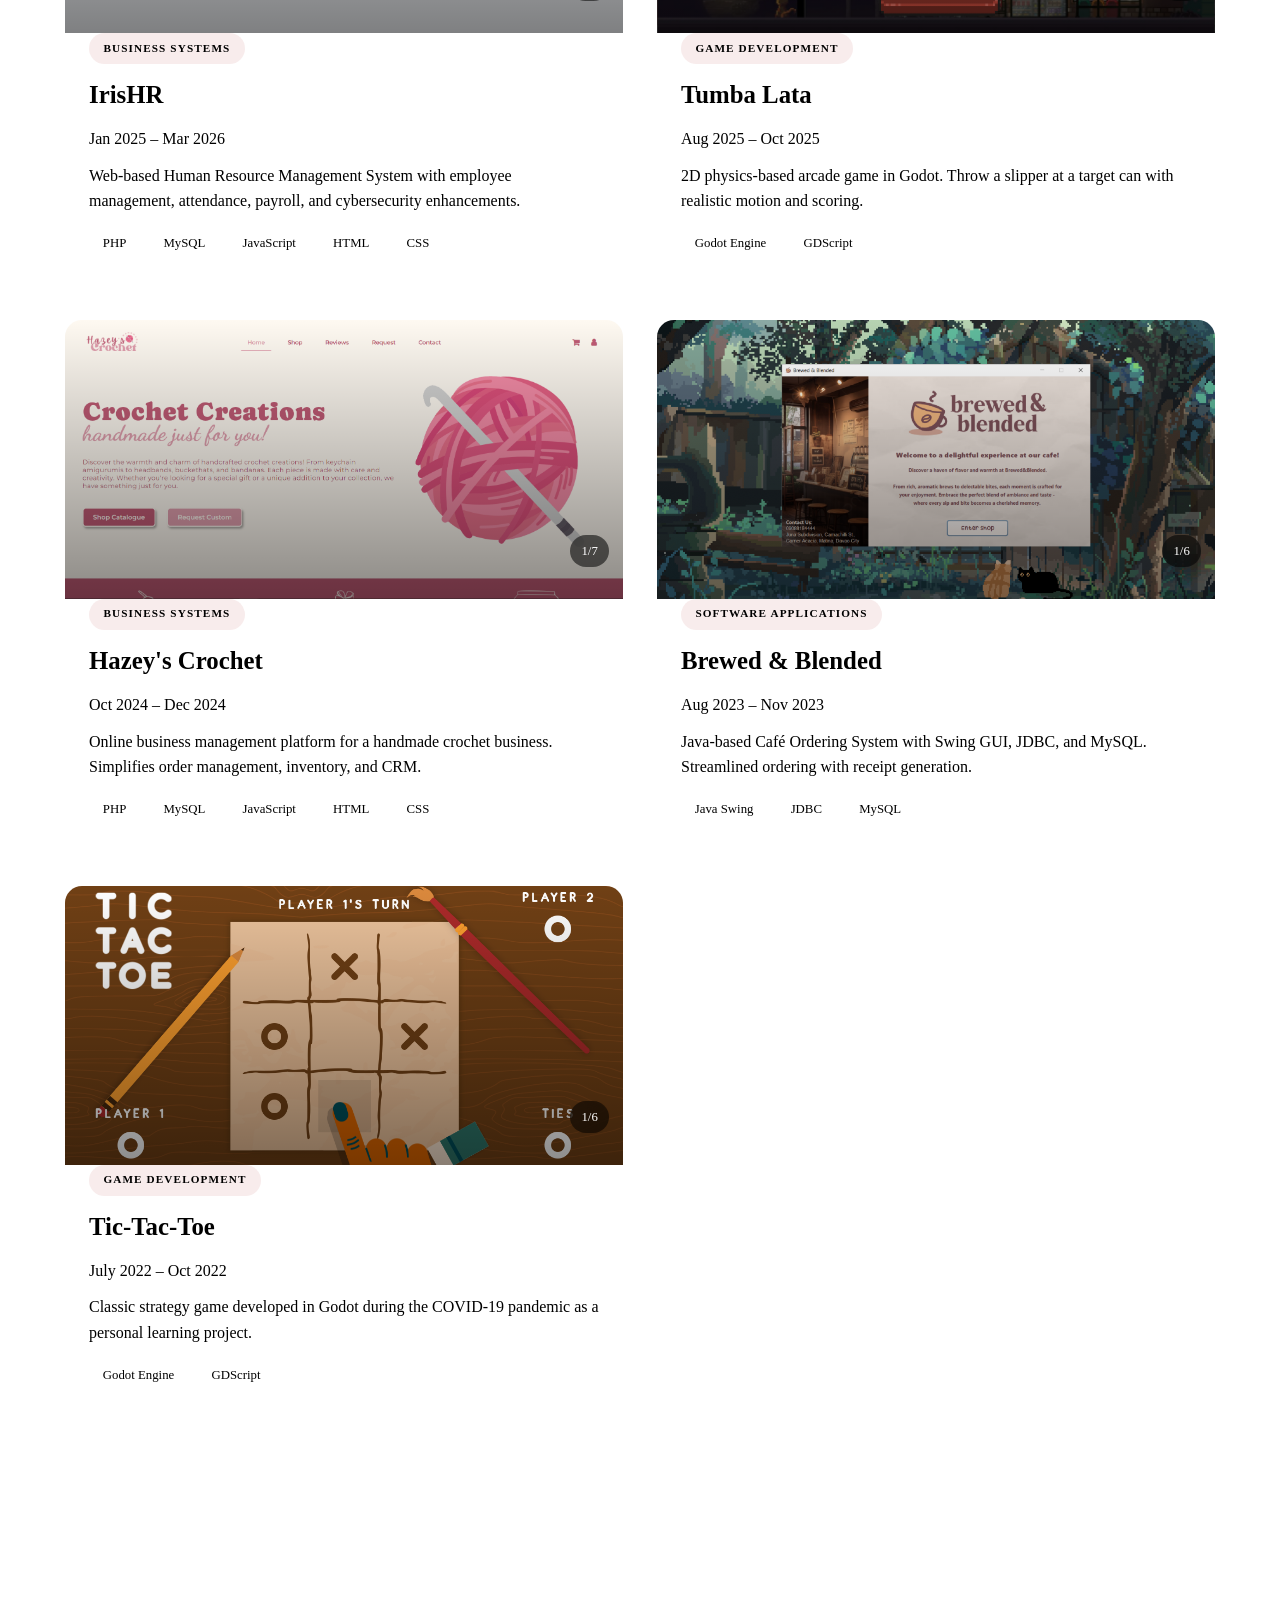
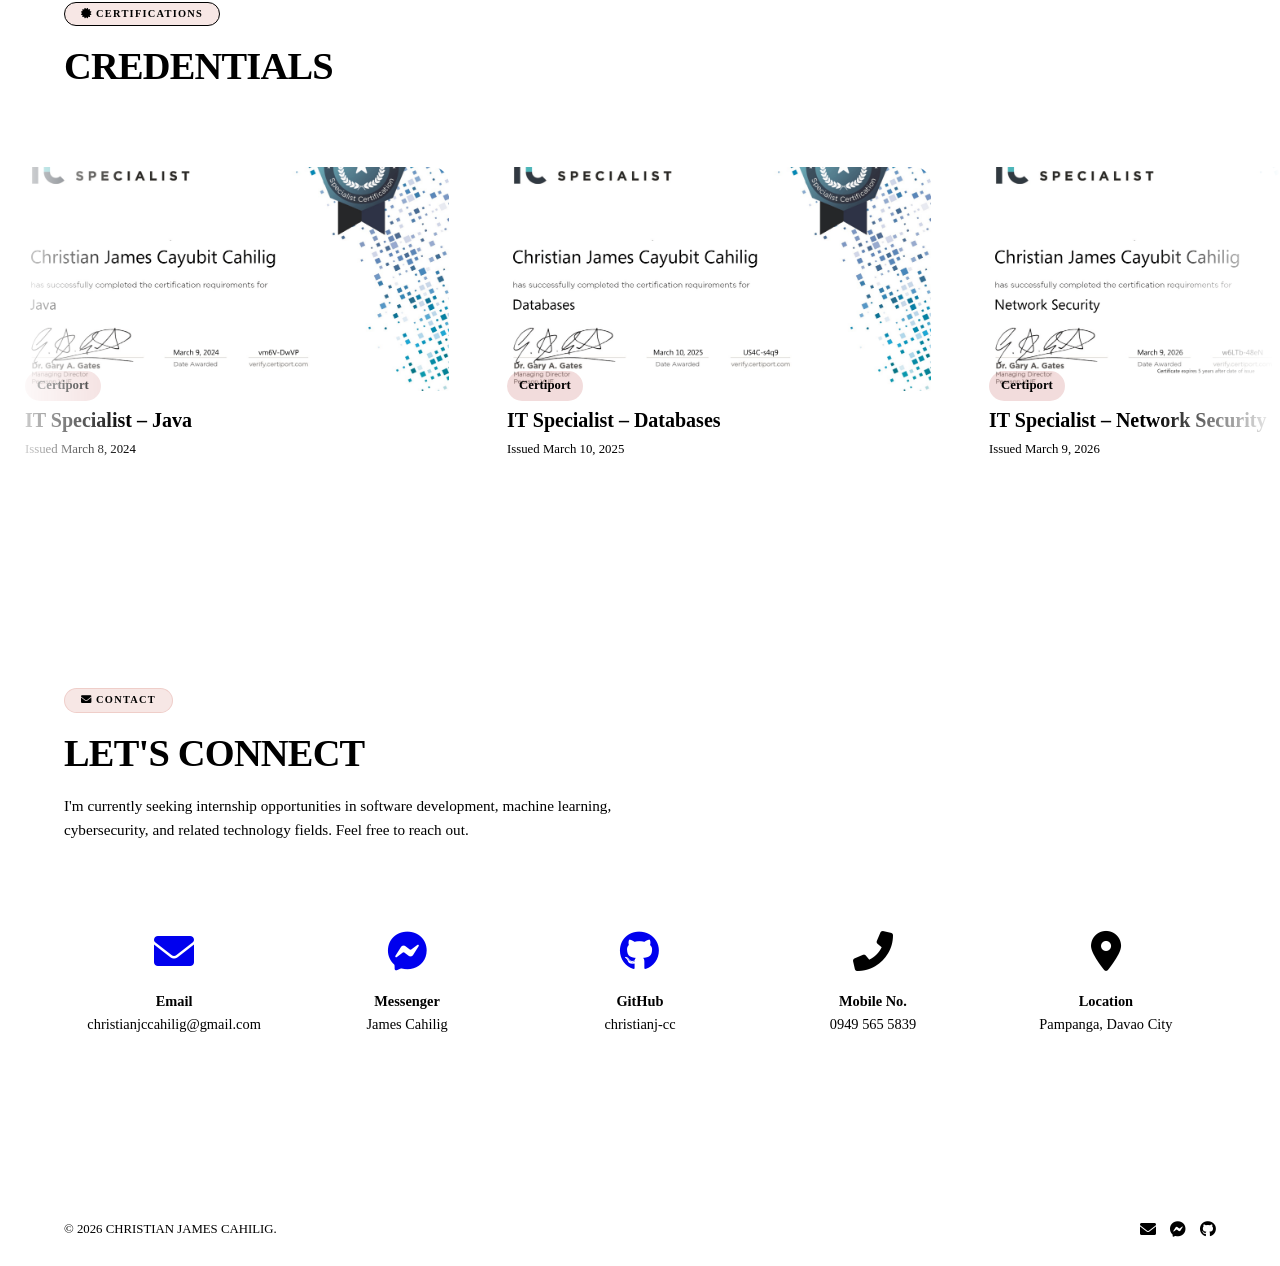
==== commit a2238e66: "fix: test" ====
--- a/index.html
+++ b/index.html
@@ -84,7 +84,7 @@
 
       <div class="container hero-content">
         <div class="name-wrap">
-          <span class="scramble-text" id="scrambleFirst">Christin</span>
+          <span class="scramble-text" id="scrambleFirst">Christian</span>
           <span class="scramble-text" id="scrambleLast">Cahilig</span>
         </div>
 
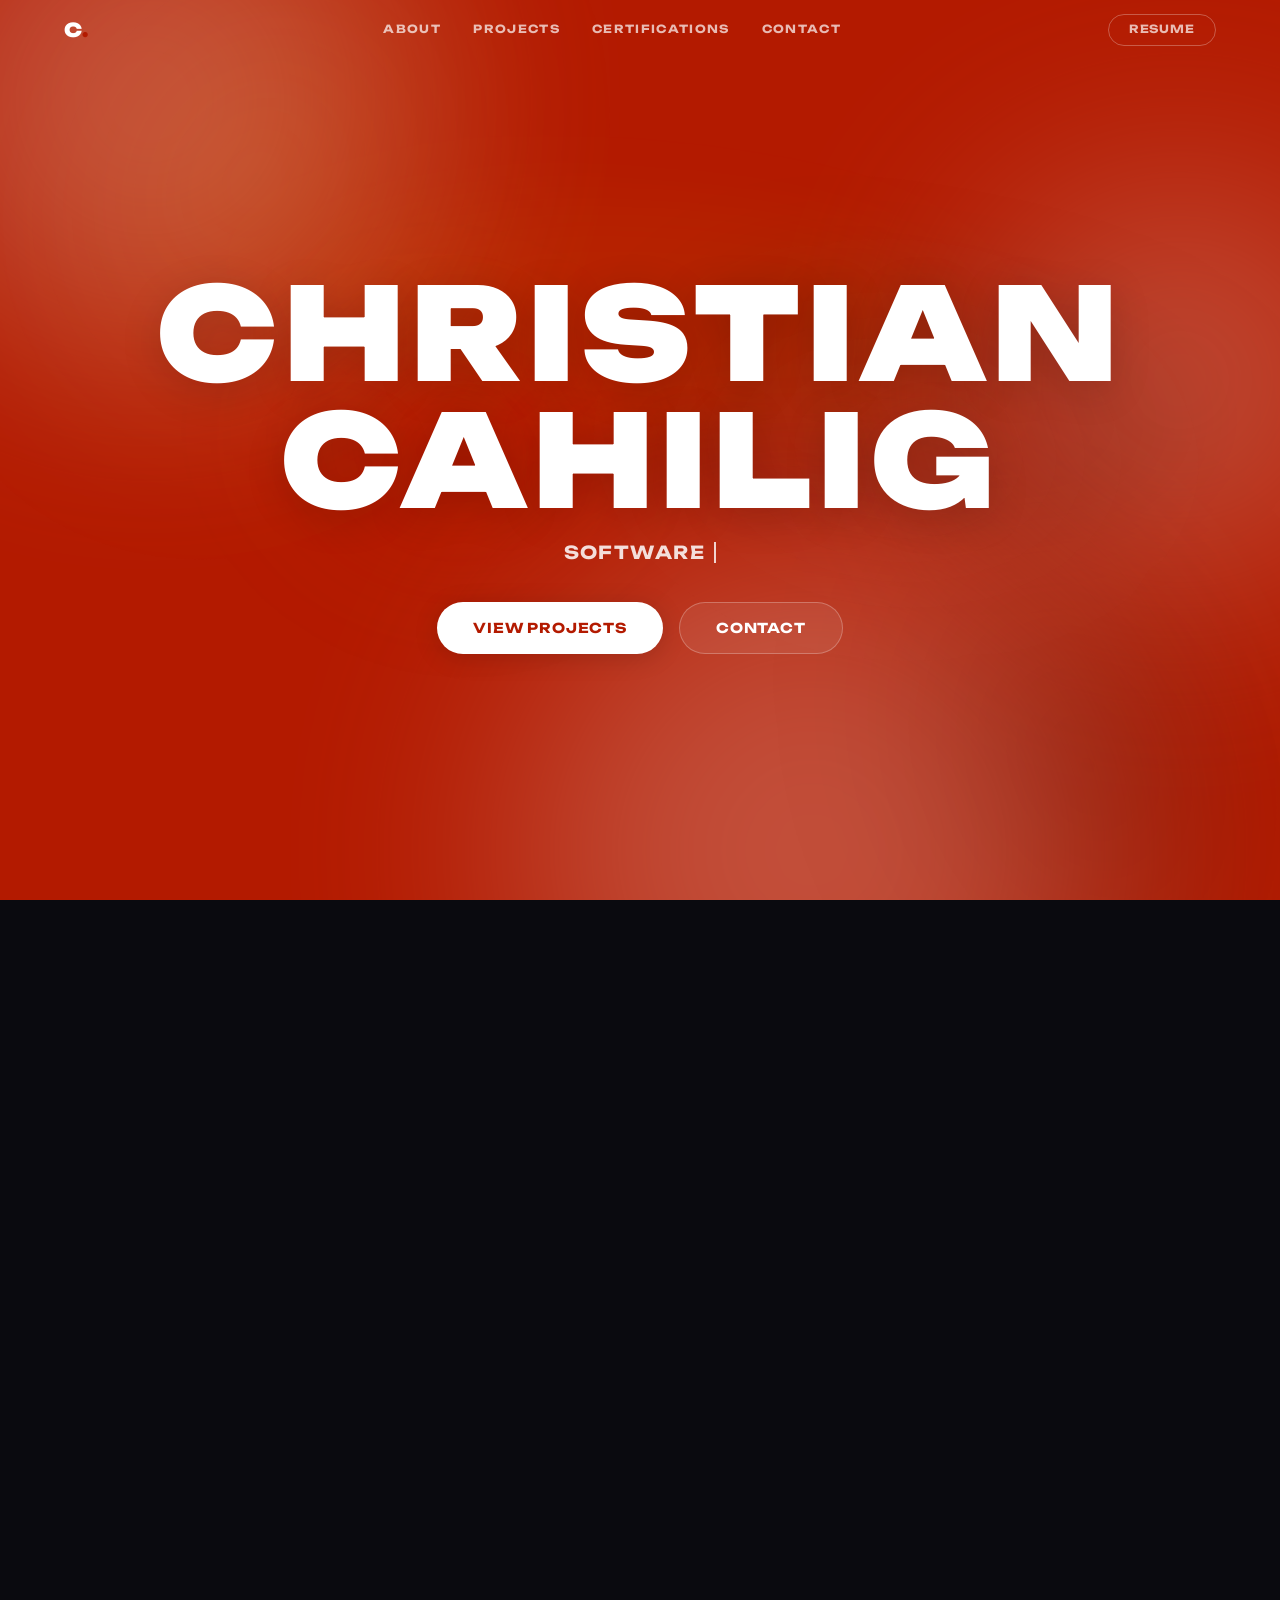
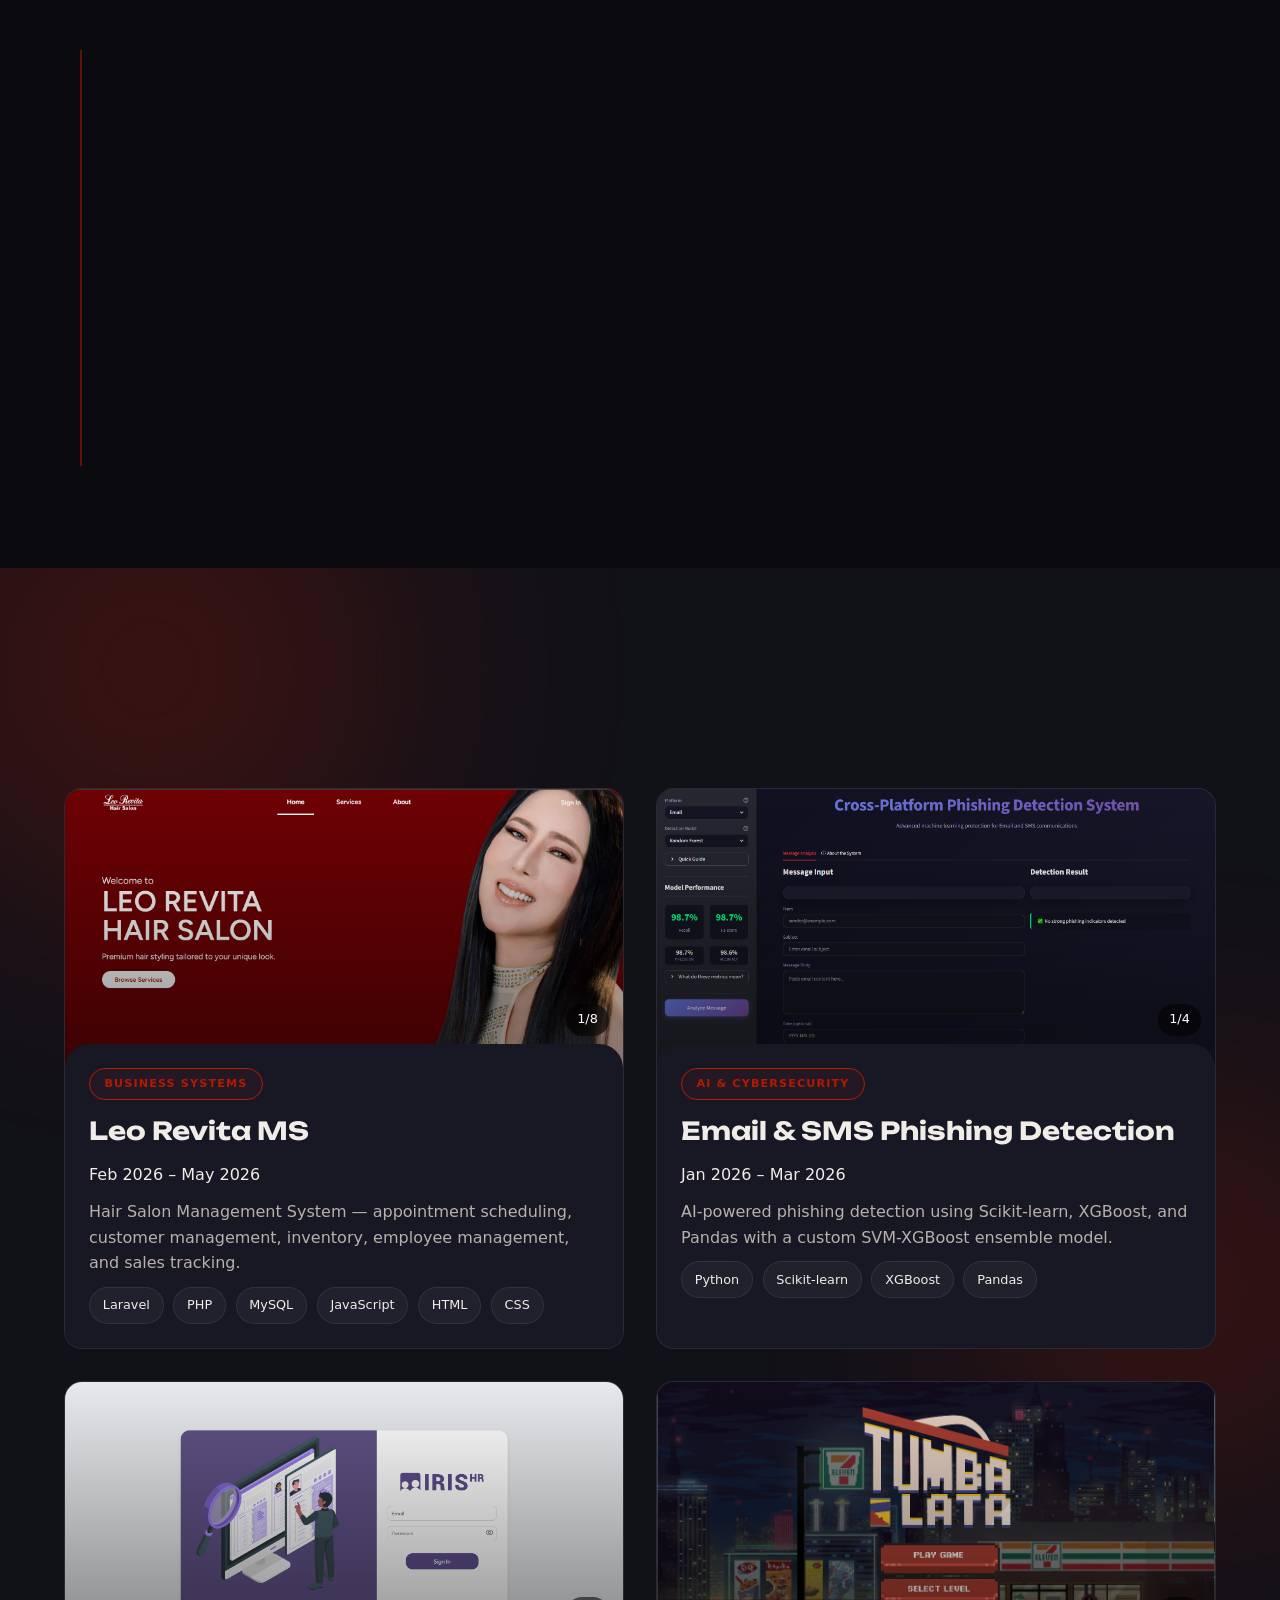
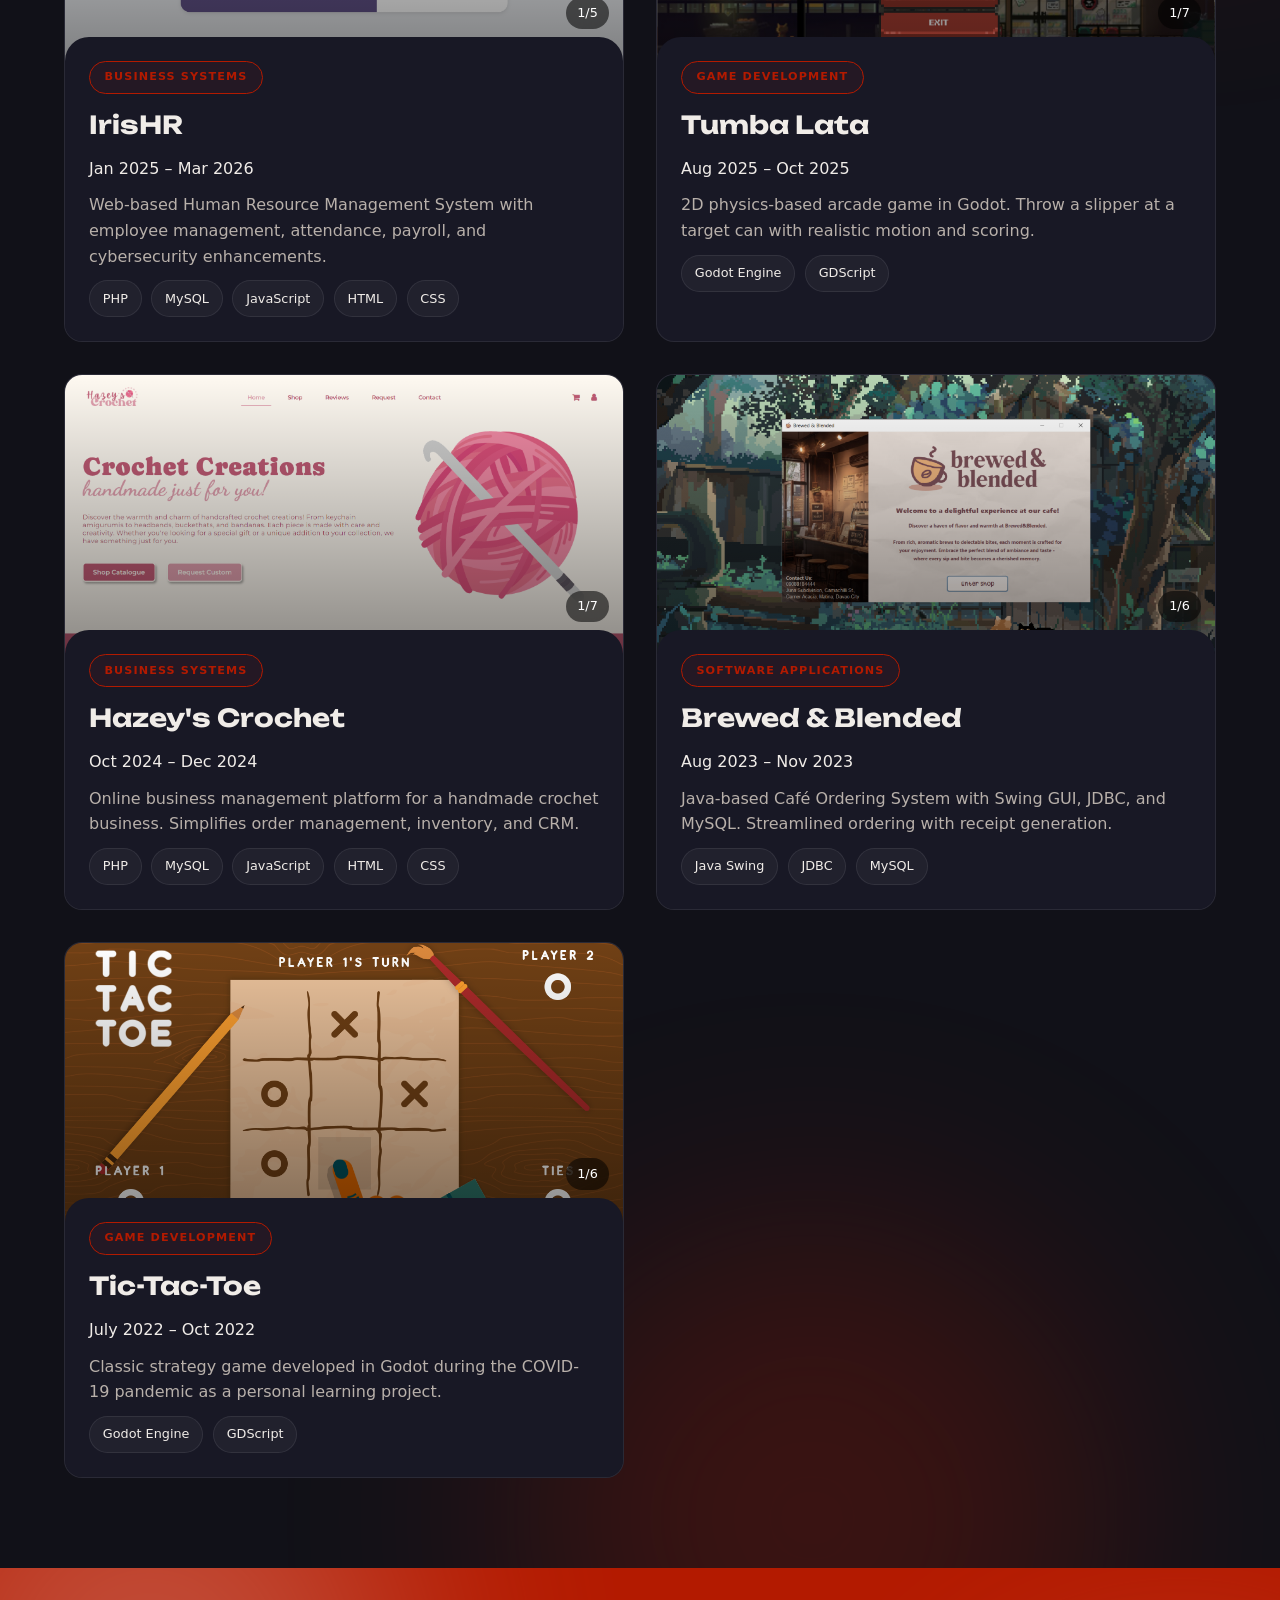
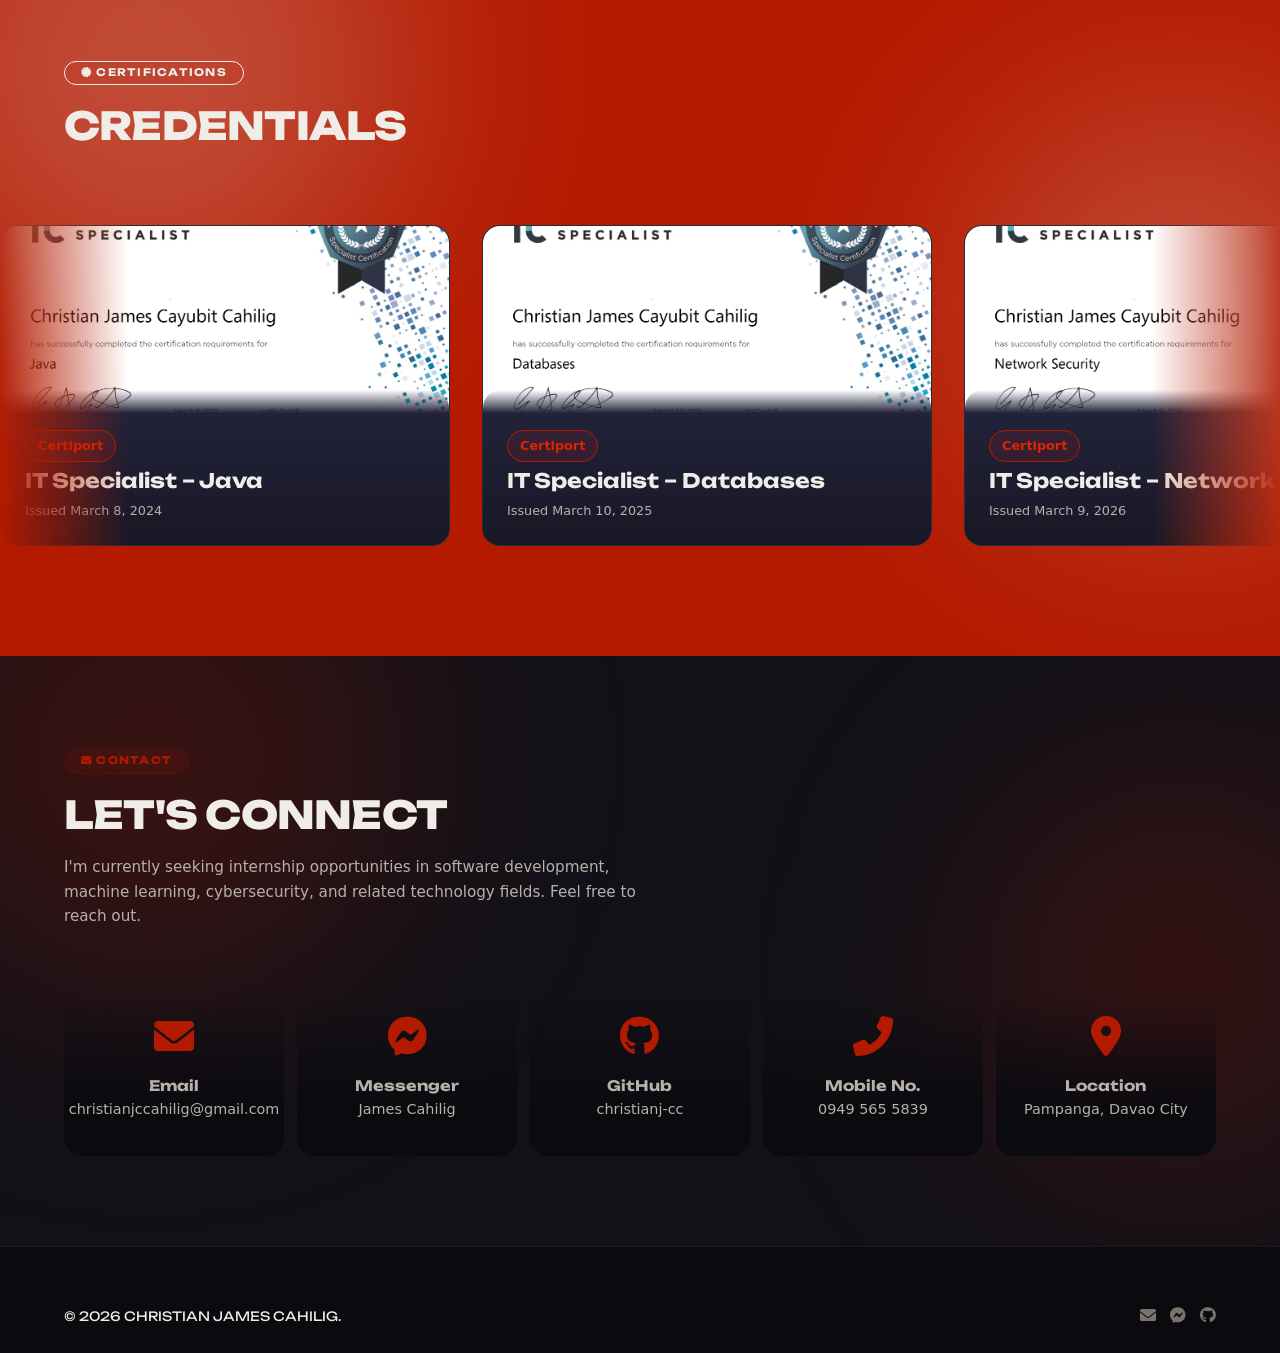
==== commit 57939ea3: "fix: fix design error" ====
--- a/index.html
+++ b/index.html
@@ -7,8 +7,8 @@
 
     <!-- Google Fonts -->
     <link rel="preconnect" href="https://fonts.googleapis.com">
-<link rel="preconnect" href="https://fonts.gstatic.com" crossorigin>
-<link href="https://fonts.googleapis.com/css2?family=Google+Sans:ital,opsz,wght@0,17..18,400..700;1,17..18,400..700&family=Unbounded:wght@200..900&display=swap" rel="stylesheet">
+    <link rel="preconnect" href="https://fonts.gstatic.com" crossorigin>
+    <link href="https://fonts.googleapis.com/css2?family=Google+Sans:ital,opsz,wght@0,17..18,400..700;1,17..18,400..700&family=Unbounded:wght@200..900&display=swap" rel="stylesheet">
 
     <!-- Font Awesome 6 -->
     <link
--- a/styles.css
+++ b/styles.css
@@ -1,2156 +1,3 @@
-<<<<<<< HEAD
-/* ============================================================
-               ROOT & RESET
-            ============================================================ */
-:root {
-  --accent: #b31a00;
-  --accent-dark: #8a1400;
-  --accent-light: #e02400;
-  --accent-glow: rgba(179, 26, 0, 0.45);
-  --accent-opp: #8efcff;
-  --bg-primary: #0a0a0f;
-  --bg-secondary: #111118;
-  --bg-card: #181825;
-  --bg-card-hover: #22223a;
-  --text-primary: #f0ece8;
-  --text-secondary: #b8b0aa;
-  --text-muted: #7a726c;
-  --border-color: rgba(255, 255, 255, 0.06);
-  --radius: 16px;
-  --radius-sm: 10px;
-  --shadow: 0 20px 60px rgba(0, 0, 0, 0.5);
-  --transition: 0.4s cubic-bezier(0.22, 1, 0.36, 1);
-  --font: "Google Sans", system-ui, -apple-system, sans-serif;
-  --font-title: "Unbounded", "Inter", sans-serif;
-}
-
-*,
-*::before,
-*::after {
-  margin: 0;
-  padding: 0;
-  box-sizing: border-box;
-}
-
-html {
-  scroll-behavior: smooth;
-  scroll-padding-top: 80px;
-}
-
-body {
-  font-family: var(--font);
-  background: var(--bg-primary);
-  color: var(--text-primary);
-  line-height: 1.6;
-  overflow-x: hidden;
-}
-
-a,
-button,
-.btn,
-.project-card,
-.skill-icon,
-.edu-item,
-.cert-card,
-.nav-resume-btn,
-.credly-btn,
-.nav-links a {
-  text-decoration: none;
-}
-
-img {
-  display: block;
-  max-width: 100%;
-}
-.container {
-  max-width: 1200px;
-  margin: 0 auto;
-  padding: 0 24px;
-}
-
-/* ============================================================
-         CUSTOM CURSOR — thicker arrow + ring
-      ============================================================ */
-#custom-cursor {
-  position: fixed;
-  pointer-events: none;
-  z-index: 9999;
-  transform: none;
-  display: flex;
-  align-items: center;
-  justify-content: center;
-  transition: transform 0.2s ease;
-  display: none;
-}
-
-#custom-cursor svg {
-  width: 28px;
-  height: 28px;
-  color: #fff;
-  filter: drop-shadow(0 2px 8px rgba(0, 0, 0, 0.5));
-  transition: transform 0.25s ease;
-}
-
-#custom-cursor .cursor-ring {
-  position: absolute;
-  width: 40px;
-  height: 40px;
-  border-radius: 50%;
-  border: 2.5px solid rgba(255, 255, 255, 0.7);
-  opacity: 0;
-  transform: scale(0.5);
-  transition:
-    opacity 0.25s ease,
-    transform 0.25s ease,
-    width 0.25s ease,
-    height 0.25s ease;
-  pointer-events: none;
-  box-shadow: 0 0 20px rgba(179, 26, 0, 0.15);
-}
-
-#custom-cursor.hover .cursor-ring {
-  opacity: 1;
-  transform: scale(1);
-  width: 50px;
-  height: 50px;
-  border-color: var(--accent-opp);
-}
-
-#custom-cursor.hover svg {
-  transform: scale(1.1);
-  stroke-width: 3.5;
-  color: var(--accent-opp);
-}
-
-.cursor-trail {
-  position: fixed;
-  width: 14px;
-  height: 14px;
-  border-radius: 50%;
-  background: var(--accent);
-  pointer-events: none;
-  z-index: 9999;
-  mix-blend-mode: screen;
-  transform: translate(-50%, -50%);
-  transition:
-    scale 0.2s ease,
-    opacity 0.2s ease,
-    background 0.2s ease;
-  display: none;
-}
-
-.cursor-trail.hover {
-  background: var(--accent-opp);
-}
-
-/* ============================================================
-         SCROLLBAR
-      ============================================================ */
-::-webkit-scrollbar {
-  width: 5px;
-}
-::-webkit-scrollbar-track {
-  background: var(--bg-primary);
-}
-::-webkit-scrollbar-thumb {
-  background: var(--accent);
-  border-radius: 10px;
-}
-
-/* ============================================================
-         NAV — no underline, white links, active red
-      ============================================================ */
-nav {
-  position: fixed;
-  top: 0;
-  left: 0;
-  width: 100%;
-  z-index: 1000;
-  background: transparent;
-  transition:
-    background 0.5s ease,
-    backdrop-filter 0.5s ease,
-    border-color 0.5s ease;
-  padding: 14px 0;
-  border-bottom: 1px solid transparent;
-}
-
-nav.scrolled {
-  background: rgba(10, 10, 15, 0.85);
-  backdrop-filter: blur(18px) saturate(1.2);
-  border-bottom: 1px solid var(--border-color);
-}
-
-.nav-inner {
-  display: flex;
-  align-items: center;
-  justify-content: space-between;
-}
-
-.nav-logo {
-  font-family: var(--font-title);
-  font-weight: 900;
-  font-size: 1.2rem;
-  letter-spacing: -0.5px;
-  color: #fff;
-  text-transform: uppercase;
-}
-.nav-logo span {
-  color: var(--accent);
-}
-
-.nav-links-wrapper {
-  flex: 1;
-  display: flex;
-  justify-content: center;
-}
-
-.nav-links {
-  display: flex;
-  margin-left: 30px;
-  gap: 32px;
-  list-style: none;
-  font-size: 0.7rem;
-  font-weight: 700;
-  text-transform: uppercase;
-  letter-spacing: 0.12em;
-  font-family: var(--font-title);
-}
-
-.nav-links a {
-  color: #fff;
-  transition: var(--transition);
-  padding: 4px 0;
-  opacity: 0.7;
-  position: relative;
-  text-decoration: none;
-}
-
-.nav-links a::after {
-  display: none;
-}
-
-.nav-links a:hover,
-.nav-links a.active {
-  opacity: 1;
-  color: var(--accent);
-}
-
-.nav-resume-btn {
-  padding: 6px 20px;
-  border-radius: 50px;
-  border: 1.5px solid rgba(255, 255, 255, 0.4);
-  color: #fff;
-  font-weight: 700;
-  font-size: 0.7rem;
-  text-transform: uppercase;
-  letter-spacing: 0.08em;
-  transition: var(--transition);
-  background: transparent;
-  font-family: var(--font-title);
-  opacity: 0.7;
-}
-
-.nav-resume-btn:hover {
-  opacity: 1;
-  background: rgba(255, 255, 255, 0.1);
-  border-color: #fff;
-  transform: translateY(-2px);
-}
-
-#progress-bar {
-  position: absolute;
-  bottom: -1px;
-  left: 0;
-  height: 2.5px;
-  background: var(--accent);
-  width: 0%;
-  transition: width 0.08s linear;
-  box-shadow: 0 0 20px var(--accent-glow);
-}
-
-.nav-hamburger {
-  display: none;
-  flex-direction: column;
-  gap: 5px;
-  background: none;
-  border: none;
-  padding: 4px;
-  z-index: 1001;
-}
-.nav-hamburger span {
-  display: block;
-  width: 26px;
-  height: 2.5px;
-  background: #fff;
-  border-radius: 4px;
-  transition: var(--transition);
-}
-.nav-hamburger.active span:nth-child(1) {
-  transform: rotate(45deg) translate(5px, 5px);
-}
-.nav-hamburger.active span:nth-child(2) {
-  opacity: 0;
-}
-.nav-hamburger.active span:nth-child(3) {
-  transform: rotate(-45deg) translate(5px, -5px);
-}
-
-/* ============================================================
-         HERO — accent bg, filled text, grungy overlay
-      ============================================================ */
-#hero {
-  min-height: 100vh;
-  display: flex;
-  align-items: center;
-  justify-content: center;
-  text-align: center;
-  background: var(--accent);
-  padding: 100px 0 70px;
-  position: relative;
-  overflow: hidden;
-}
-
-.hero-bg {
-  position: absolute;
-  inset: 0;
-  pointer-events: none;
-  z-index: 0;
-}
-
-.hero-bg-layer {
-  position: absolute;
-  inset: 0;
-  pointer-events: none;
-  z-index: 0;
-  overflow: hidden;
-}
-
-.hero-bg-layer .stroke {
-  position: absolute;
-  border-radius: 50%;
-  transform-origin: center center;
-  opacity: 0.3;
-  mix-blend-mode: overlay;
-}
-
-.hero-bg-layer .stroke:nth-child(1) {
-  width: 60%;
-  height: 80%;
-  top: -20%;
-  left: -10%;
-  background: radial-gradient(
-    circle,
-    rgba(255, 200, 50, 0.4) 0%,
-    transparent 60%
-  );
-  transform: rotate(-15deg) skewX(-10deg);
-  filter: blur(40px);
-}
-
-.hero-bg-layer .stroke:nth-child(2) {
-  width: 50%;
-  height: 70%;
-  bottom: -20%;
-  right: -10%;
-  background: radial-gradient(circle, rgba(0, 0, 0, 0.5) 0%, transparent 60%);
-  transform: rotate(25deg) skewX(15deg);
-  filter: blur(50px);
-}
-
-.hero-bg-layer .stroke:nth-child(3) {
-  width: 40%;
-  height: 60%;
-  top: 20%;
-  right: 10%;
-  background: radial-gradient(
-    circle,
-    rgba(255, 255, 255, 0.15) 0%,
-    transparent 50%
-  );
-  transform: rotate(45deg) skewX(-20deg);
-  filter: blur(60px);
-}
-
-.hero-bg-layer .stroke:nth-child(4) {
-  width: 30%;
-  height: 80%;
-  bottom: 10%;
-  left: 20%;
-  background: radial-gradient(
-    circle,
-    rgba(179, 26, 0, 0.6) 0%,
-    transparent 50%
-  );
-  transform: rotate(-30deg) skewX(10deg);
-  filter: blur(30px);
-}
-
-.hero-bg-layer .stroke:nth-child(5) {
-  width: 20%;
-  height: 60%;
-  top: 5%;
-  left: 40%;
-  background: rgba(255, 215, 0, 0.15);
-  transform: rotate(60deg) skewX(-30deg);
-  filter: blur(40px);
-  border-radius: 30% 70% 50% 50% / 50% 30% 70% 50%;
-}
-
-.hero-bg-layer .stroke:nth-child(6) {
-  width: 25%;
-  height: 50%;
-  bottom: 30%;
-  right: 15%;
-  background: rgba(0, 0, 0, 0.3);
-  transform: rotate(-45deg) skewX(25deg);
-  filter: blur(45px);
-  border-radius: 70% 30% 50% 50% / 30% 60% 40% 70%;
-}
-
-.hero-content {
-  position: relative;
-  z-index: 2;
-  max-width: 900px;
-  margin: 0 auto;
-}
-
-.hero-content .name-wrap {
-  font-family: var(--font-title);
-  font-weight: 900;
-  font-size: clamp(3.5rem, 12vw, 8rem);
-  text-transform: uppercase;
-  letter-spacing: 0.04em;
-  line-height: 1.1;
-  margin-bottom: 8px;
-  color: #fff;
-  text-shadow: 0 8px 40px rgba(0, 0, 0, 0.15);
-  min-height: 1.2em;
-  display: flex;
-  flex-direction: column;
-  align-items: center;
-  justify-content: center;
-  line-height: 0.9;
-}
-
-.hero-content .name-wrap .scramble-text {
-  display: block;
-  color: #fff;
-  font-family: var(--font-title);
-  font-weight: 900;
-  line-height: 0.9;
-  margin-bottom: 12px;
-}
-
-.hero-content .subtitle-wrap {
-  min-height: 3.5rem;
-  display: flex;
-  align-items: center;
-  justify-content: center;
-}
-
-.hero-content .subtitle-line {
-  font-family: var(--font-title);
-  font-weight: 700;
-  font-size: clamp(1rem, 1.4vw, 1.3rem);
-  color: rgba(255, 255, 255, 0.85);
-  max-width: 600px;
-  margin: 0 auto 32px;
-  letter-spacing: 0.08em;
-  text-transform: uppercase;
-  opacity: 0;
-  animation: fadeUp 1s ease 2.2s forwards;
-  min-height: 2rem;
-}
-
-.hero-content .subtitle-line .typing-cursor {
-  display: inline-block;
-  width: 2px;
-  height: 1.2em;
-  background: rgba(255, 255, 255, 0.8);
-  margin-left: 4px;
-  vertical-align: text-bottom;
-  animation: blink 0.7s step-end infinite;
-}
-
-@keyframes blink {
-  0%,
-  100% {
-    opacity: 1;
-  }
-  50% {
-    opacity: 0;
-  }
-}
-
-.hero-actions {
-  display: flex;
-  flex-wrap: wrap;
-  justify-content: center;
-  gap: 16px;
-  opacity: 0;
-  animation: fadeUp 0.6s ease 2.6s forwards;
-}
-
-@keyframes fadeUp {
-  0% {
-    opacity: 0;
-    transform: translateY(20px);
-  }
-  100% {
-    opacity: 1;
-    transform: translateY(0);
-  }
-}
-
-.btn {
-  display: inline-flex;
-  align-items: center;
-  gap: 10px;
-  padding: 14px 36px;
-  border-radius: 50px;
-  font-weight: 700;
-  font-size: 0.85rem;
-  text-transform: uppercase;
-  letter-spacing: 0.06em;
-  border: none;
-  transition:
-    transform 0.3s cubic-bezier(0.22, 1, 0.36, 1),
-    box-shadow 0.3s ease,
-    background 0.3s ease;
-  font-family: var(--font-title);
-  transform: translateY(0);
-}
-.btn-primary {
-  background: #fff;
-  color: var(--accent);
-  box-shadow: 0 4px 24px rgba(0, 0, 0, 0.15);
-}
-.btn-primary:hover {
-  transform: translateY(-6px);
-  box-shadow: 0 12px 48px rgba(0, 0, 0, 0.3);
-}
-.btn-secondary {
-  background: rgba(255, 255, 255, 0.08);
-  color: #fff;
-  border: 1.5px solid rgba(255, 255, 255, 0.25);
-}
-.btn-secondary:hover {
-  background: rgba(255, 255, 255, 0.18);
-  transform: translateY(-6px);
-}
-
-/* BLOBS*/
-
-.blob {
-  position: absolute;
-  border-radius: 50%;
-  filter: blur(120px);
-  opacity: 0.25;
-  background: var(--text-primary);
-}
-
-.blob-1 {
-  width: 500px;
-  height: 500px;
-  top: -150px;
-  left: -100px;
-  animation: blobFloat1 16s ease-in-out infinite;
-}
-
-.blob-2 {
-  width: 400px;
-  height: 400px;
-  right: -100px;
-  top: 20%;
-  animation: blobFloat2 20s ease-in-out infinite;
-}
-
-.blob-3 {
-  width: 600px;
-  height: 600px;
-  bottom: -250px;
-  left: 40%;
-
-  animation: blobFloat3 24s ease-in-out infinite;
-}
-
-@keyframes blobFloat1 {
-  0%,
-  100% {
-    transform: translate(0, 0) scale(1);
-  }
-
-  50% {
-    transform: translate(80px, 50px) scale(1.15);
-  }
-}
-
-@keyframes blobFloat2 {
-  0%,
-  100% {
-    transform: translate(0, 0) scale(1);
-  }
-
-  50% {
-    transform: translate(-100px, 80px) scale(0.9);
-  }
-}
-
-@keyframes blobFloat3 {
-  0%,
-  100% {
-    transform: translate(0, 0) scale(1);
-  }
-
-  50% {
-    transform: translate(120px, -70px) scale(1.2);
-  }
-}
-
-/* ============================================================
-         SECTION COMMON
-      ============================================================ */
-section {
-  padding: 90px 0;
-  position: relative;
-}
-
-.section-label {
-  display: inline-block;
-  font-size: 0.65rem;
-  font-weight: 700;
-  text-transform: uppercase;
-  letter-spacing: 0.12em;
-  color: var(--accent);
-  background: rgba(179, 26, 0, 0.1);
-  padding: 3px 16px;
-  border-radius: 100px;
-  border: 1px solid rgba(179, 26, 0, 0.12);
-  margin-bottom: 10px;
-  font-family: var(--font-title);
-}
-
-.section-title {
-  font-family: var(--font-title);
-  font-size: clamp(1.8rem, 3vw, 2.6rem);
-  font-weight: 800;
-  letter-spacing: -0.02em;
-  margin-bottom: 10px;
-  text-transform: uppercase;
-}
-
-.section-desc {
-  color: var(--text-secondary);
-  max-width: 600px;
-  font-size: 1rem;
-}
-
-.section-header {
-  margin-bottom: 30px;
-}
-
-/* ============================================================
-         ABOUT — with profile pic + skills inline
-      ============================================================ */
-#about {
-  background: var(--bg-primary);
-}
-
-.about-grid {
-  display: grid;
-  grid-template-columns: 1fr 3fr;
-  gap: 44px;
-  align-items: center;
-}
-
-.about-avatar {
-  width: 300px;
-  height: 300px;
-  border-radius: 50%;
-  overflow: hidden;
-  border: 3px solid var(--accent);
-  box-shadow: 0 0 40px rgba(179, 26, 0, 0.2);
-  flex-shrink: 0;
-  background: var(--bg-card);
-  position: relative;
-}
-
-.about-avatar img {
-  width: 100%;
-  height: 100%;
-  object-fit: cover;
-}
-
-.about-text p {
-  color: var(--text-secondary);
-  font-size: 0.95rem;
-  line-height: 1.8;
-  margin-bottom: 14px;
-}
-
-.about-text p:last-of-type {
-  margin-bottom: 0;
-}
-
-.about-text strong {
-  color: var(--text-primary);
-}
-
-.about-skills-inline {
-  display: flex;
-  flex-wrap: wrap;
-  gap: 12px;
-  margin-top: 18px;
-  padding-top: 18px;
-  border-top: 1px solid var(--border-color);
-}
-
-.about-skills-inline .skill-icon {
-  width: 50px;
-  height: 50px;
-  border-radius: var(--radius-sm);
-  background: var(--bg-card);
-  border: 1px solid var(--border-color);
-  display: flex;
-  align-items: center;
-  justify-content: center;
-  font-size: 1.2rem;
-  color: var(--text-muted);
-  transition:
-    transform 0.3s ease,
-    color 0.3s ease,
-    border-color 0.3s ease;
-  cursor: default;
-  transform: translateY(0);
-}
-
-.about-skills-inline .skill-icon i {
-  scale: 1.3;
-}
-
-.about-skills-inline .skill-icon:hover {
-  color: var(--accent);
-  border-color: var(--accent);
-  transform: translateY(-6px);
-  box-shadow: 0 8px 24px rgba(179, 26, 0, 0.08);
-}
-
-/* ============================================================
-         EDUCATION 
-      ============================================================ */
-.education {
-  background: var(--bg-primary);
-  padding: 0px 0px 90px 0px;
-}
-
-.edu-timeline {
-  display: flex;
-  flex-direction: column;
-  gap: 0;
-  position: relative;
-  padding-left: 48px;
-}
-
-.edu-timeline::before {
-  content: "";
-  position: absolute;
-  left: 16px;
-  top: 12px;
-  bottom: 12px;
-  width: 2px;
-  background: var(--accent);
-  opacity: 0.5;
-}
-
-.edu-item {
-  padding: 24px 28px 24px 36px;
-  border-radius: 24px;
-  border: 1px solid rgba(255, 255, 255, 0.08);
-  margin-bottom: 20px;
-  transition:
-    transform 0.35s cubic-bezier(0.22, 1, 0.36, 1),
-    box-shadow 0.35s ease,
-    border-color 0.35s ease;
-}
-
-.edu-item:hover {
-  transform: translateY(-12px);
-  border-color: var(--accent);
-  box-shadow: 0 16px 32px rgba(193, 28, 28, 0.15);
-}
-
-.edu-item .edu-marker {
-  position: absolute;
-  left: -40px;
-  top: 10px;
-  width: 16px;
-  height: 16px;
-  border-radius: 50%;
-  background: var(--bg-primary);
-  border: 3px solid var(--accent);
-  box-shadow: 0 0 0 4px rgba(179, 26, 0, 0.12);
-  transition: var(--transition);
-  z-index: 2;
-}
-
-.edu-item:hover .edu-marker {
-  box-shadow: 0 0 0 12px rgba(179, 26, 0, 0.2);
-  transform: scale(1.1);
-}
-
-.edu-item .title {
-  font-family: var(--font-title);
-  font-size: 1.1rem;
-  font-weight: 700;
-  margin-bottom: 1px;
-}
-
-.edu-item .school {
-  color: var(--text-secondary);
-  font-weight: 500;
-  font-size: 0.9rem;
-}
-
-.edu-item .meta {
-  display: flex;
-  flex-wrap: wrap;
-  gap: 18px;
-  margin-top: 4px;
-  font-size: 0.8rem;
-  color: var(--text-muted);
-}
-
-.edu-item .meta i {
-  color: var(--accent);
-  width: 18px;
-  font-size: 0.75rem;
-}
-
-.edu-item .honor {
-  display: inline-block;
-  background: rgba(179, 26, 0, 0.1);
-  color: var(--accent);
-  padding: 1px 14px;
-  border-radius: 100px;
-  font-size: 0.65rem;
-  font-weight: 600;
-  border: 1px solid rgba(179, 26, 0, 0.12);
-  margin-left: 2px;
-  font-family: var(--font-title);
-}
-
-/* ============================================================
-         PROJECTS
-      ============================================================ */
-#projects {
-  background: var(--bg-secondary);
-  position: relative;
-  overflow: hidden;
-}
-
-.projects-bg .blob {
-  background: var(--accent);
-}
-
-/* ============================================================
-         PROJECT TAB STYLING
-      ============================================================ */
-
-.projects-header-top {
-  display: flex;
-  justify-content: space-between;
-  align-items: end;
-  gap: 2rem;
-  margin-bottom: 1rem;
-}
-
-#projects .section-title {
-  margin: 0;
-}
-
-.project-tabs {
-  display: flex;
-  background: none;
-  border: 1px solid rgba(255, 255, 255, 0.08);
-  color: var(--text-secondary);
-  border-radius: 18px;
-  margin-bottom: 1rem;
-}
-
-.project-tab {
-  background: none;
-  border: none;
-  color: var(--text-secondary);
-  padding: 0.7rem 1rem;
-  border-radius: 18px;
-  font-family: var(--font-title);
-  transition: 0.3s ease;
-  cursor: pointer;
-}
-
-.project-tab:hover {
-  border-color: var(--accent);
-  color: white;
-}
-
-.project-tab.active {
-  background: var(--accent);
-  color: white;
-}
-
-.tab-content {
-  display: none;
-}
-
-.tab-content.active {
-  display: block;
-}
-
-/* ==========================================================
-   DEVELOPMENT PROJECTS
-========================================================== */
-
-.projects-grid {
-  display: grid;
-  grid-template-columns: repeat(auto-fit, minmax(400px, 1fr));
-  gap: 2rem;
-}
-
-.project-card {
-  position: relative;
-  display: flex;
-  overflow: hidden;
-  flex-direction: column;
-  background: var(--bg-card);
-  border: 1px solid rgba(255, 255, 255, 0.08);
-  border-radius: 18px;
-  transition:
-    transform 0.35s cubic-bezier(0.22, 1, 0.36, 1),
-    box-shadow 0.35s ease,
-    border-color 0.35s ease;
-  isolation: isolate;
-}
-
-/* ==========================================================
-   CURSOR GLOW AND TRAIL
-========================================================== */
-
-.project-card::before {
-  content: "";
-  position: absolute;
-  inset: 0;
-  background: radial-gradient(
-    450px circle at var(--x) var(--y),
-    rgba(28, 157, 193, 0.216),
-    transparent 40%
-  );
-  opacity: 0;
-  transition: opacity 0.3s ease;
-  pointer-events: none;
-  z-index: 3;
-}
-
-.project-card:hover::before {
-  opacity: 1;
-}
-
-/* ==========================================================
-   HOVER LIFT
-========================================================== */
-
-.project-card:hover {
-  transform: translateY(-8px) scale(1.05);
-  border: none;
-  box-shadow:
-    0 20px 40px rgba(193, 28, 28, 0.22),
-    0 0 20px rgba(193, 28, 28, 0.18);
-}
-
-/* ==========================================================
-   IMAGE
-========================================================== */
-
-.card-image {
-  position: relative;
-  overflow: hidden;
-  aspect-ratio: 16/8;
-}
-
-.card-image img {
-  width: 100%;
-  height: 100%;
-  object-fit: cover;
-  display: block;
-  transition: transform 0.7s ease;
-}
-
-.project-card:hover .card-image img {
-  transform: scale(1.05);
-}
-
-.overlay {
-  position: absolute;
-  inset: 0;
-  background: linear-gradient(to top, rgba(0, 0, 0, 0.45), transparent);
-}
-
-/* ==========================================================
-   BODY
-========================================================== */
-
-.card-body {
-  position: relative;
-  z-index: 2;
-  margin-top: -24px;
-  padding: 1.5rem;
-  display: flex;
-  flex-direction: column;
-  gap: 0.7rem;
-  background: var(--bg-card);
-  border-radius: 24px 24px 0 0;
-}
-
-.category {
-  padding: 0.4rem 0.9rem;
-  border-radius: 999px;
-  background: rgba(169, 30, 30, 0.082);
-  border: 1px solid var(--accent);
-  width: fit-content;
-  color: var(--accent);
-  font-size: 0.7rem;
-  font-weight: 700;
-  text-transform: uppercase;
-  letter-spacing: 0.1em;
-  transition: border-color 0.35s ease;
-}
-
-.project-title {
-  font-size: 1.55rem;
-  font-weight: 700;
-  font-family: var(--font-title);
-}
-
-.project-sub {
-  color: var(--text-secondary);
-  line-height: 1.6;
-}
-
-.project-card:hover .category {
-  border: 1px solid var(--accent-opp);
-  background: none;
-  color: var(--accent-opp);
-}
-
-/* ==========================================================
-   TECH STACK
-========================================================== */
-
-.tech-stack {
-  display: flex;
-  flex-wrap: wrap;
-  gap: 0.6rem;
-}
-
-.tech {
-  padding: 0.45rem 0.8rem;
-  border-radius: 999px;
-  background: rgba(255, 255, 255, 0.04);
-  border: 1px solid rgba(255, 255, 255, 0.08);
-  font-size: 0.8rem;
-  transition:
-    transform 0.25s ease,
-    border-color 0.25s ease,
-    background 0.25s ease;
-}
-
-.project-card:hover .tech {
-  border-color: rgba(255, 255, 255, 0.15);
-}
-
-/* ==========================================================
-   LINKS
-========================================================== */
-
-.project-links {
-  display: flex;
-  gap: 0.75rem;
-  margin-top: 0.5rem;
-  justify-content: right;
-  display: none;
-}
-
-.project-links a {
-  color: (var(--text-primary));
-  text-transform: uppercase;
-  font-family: var(--font-title);
-  font-weight: 600;
-  letter-spacing: 0.06em;
-  font-size: 0.8em;
-}
-
-.project-btn {
-  display: inline-flex;
-  align-items: center;
-  justify-content: center;
-  padding: 0.35rem 1rem;
-  border-radius: 12px;
-  border: 1px solid rgba(255, 255, 255, 0.1);
-  text-decoration: none;
-  transition: all 0.3s ease;
-}
-
-.project-btn:hover {
-  transform: translateY(-2px);
-}
-
-.project-btn.primary {
-  background: var(--accent);
-  color: white;
-}
-
-.project-card:hover .project-btn {
-  background: var(--accent-opp);
-  color: var(--bg-card);
-}
-
-/* ==========================================================
-   PROJECT GLOW LINE
-========================================================== */
-
-.glow-line {
-  position: absolute;
-  bottom: 0;
-  left: 0;
-  width: 0;
-  height: 3px;
-  background: var(--accent-opp);
-  transition: width 0.35s ease;
-  z-index: 3;
-}
-
-.project-card:hover .glow-line {
-  width: 100%;
-}
-
-/* ==========================================================
-   PROJECT IMAGE CONTROLS
-========================================================== */
-
-.image-controls {
-  position: absolute;
-  inset: 0;
-  display: flex;
-  justify-content: space-between;
-  align-items: center;
-  padding: 1rem;
-  opacity: 0;
-  transition: 0.3s ease;
-  z-index: 4;
-}
-
-.project-card:hover .image-controls {
-  opacity: 1;
-}
-
-.img-btn {
-  width: 42px;
-  height: 42px;
-  border: none;
-  border-radius: 50%;
-  background: rgba(0, 0, 0, 0.55);
-  backdrop-filter: blur(10px);
-  color: white;
-  cursor: pointer;
-  transition: 0.25s ease;
-}
-
-.img-btn:hover {
-  transform: scale(1.1);
-  background: var(--accent);
-}
-
-.img-expand {
-  position: absolute;
-  top: 12px;
-  right: 12px;
-}
-
-.image-counter {
-  position: absolute;
-  bottom: 32px;
-  right: 14px;
-  z-index: 4;
-  background: rgba(0, 0, 0, 0.55);
-  backdrop-filter: blur(10px);
-  color: white;
-  font-size: 0.8rem;
-  padding: 0.35rem 0.7rem;
-  border-radius: 999px;
-}
-
-/* ============================================================
-         DESIGN PROJECTS
-      ============================================================ */
-
-.design-grid {
-  columns: 3 300px;
-  column-gap: 1.5rem;
-}
-
-.design-item {
-  break-inside: avoid;
-  margin-bottom: 1.5rem;
-  position: relative;
-  overflow: hidden;
-  border-radius: 24px;
-  cursor: pointer;
-}
-
-.design-item img {
-  width: 100%;
-  display: block;
-  border-radius: 24px;
-  transition: 0.5s ease;
-}
-
-.design-item:hover img {
-  transform: scale(1.04);
-}
-
-/* ==========================================================
-   DESIGN PROJECT HOVER OVERLAY
-========================================================== */
-
-.design-overlay {
-  position: absolute;
-  inset: 0;
-  display: flex;
-  flex-direction: column;
-  justify-content: end;
-  padding: 1.5rem;
-  background: linear-gradient(to top, rgba(0, 0, 0, 0.85), transparent);
-  opacity: 0;
-  transition: 0.3s ease;
-}
-
-.design-item:hover .design-overlay {
-  opacity: 0;
-}
-
-/* ==========================================================
-   DESIGN BUTTON
-========================================================== */
-
-.design-footer {
-  display: flex;
-  justify-content: center;
-  margin-top: 3rem;
-}
-
-/* ==========================================================
-   CERTIFICATIONS
-========================================================== */
-
-#certifications {
-  background: var(--accent);
-  position: relative;
-  overflow: hidden;
-}
-
-.certifications-bg .blob {
-  background: var(--text-primary);
-}
-
-#certifications .section-header span,
-h2 {
-  color: var(--text-primary);
-}
-
-#certifications .section-header span {
-  border-color: var(--text-primary);
-}
-
-.cert-carousel {
-  overflow: hidden;
-  margin-top: 3rem;
-  mask-image: linear-gradient(
-    to right,
-    transparent,
-    white 10%,
-    white 90%,
-    transparent
-  );
-}
-
-.cert-track {
-  display: flex;
-  gap: 2rem;
-  width: max-content;
-  animation: scrollCerts 25s linear infinite;
-  overflow: visible;
-  padding-top: 20px;
-  padding-bottom: 20px;
-}
-
-.cert-track:hover {
-  animation-play-state: paused;
-}
-
-@keyframes scrollCerts {
-  from {
-    transform: translateX(0);
-  }
-  to {
-    transform: translateX(-50%);
-  }
-}
-
-/* ==========================================================
-   CARD
-========================================================== */
-
-.cert-card {
-  width: 450px;
-  border-radius: 18px;
-  position: relative;
-  overflow: hidden;
-  background: var(--bg-card);
-  border: 1px solid rgba(255, 255, 255, 0.08);
-  transition:
-    transform 0.35s ease,
-    box-shadow 0.35s ease,
-    border-color 0.35s ease,
-    opacity 0.3s ease;
-  isolation: isolate;
-}
-
-.cert-card:hover {
-  transform: translateY(-8px) scale(1.03);
-  border: 2px solid var(--text-primary);
-  box-shadow:
-    0 20px 40px rgba(255, 255, 255, 0.12),
-    0 0 20px rgba(255, 255, 255, 0.08);
-}
-
-/* ==========================================================
-   CURSOR GLOW
-========================================================== */
-
-.cert-card::before {
-  content: "";
-  position: absolute;
-  inset: 0;
-  background: radial-gradient(
-    450px circle at var(--x) var(--y),
-    rgba(59, 130, 161, 0.284),
-    transparent 40%
-  );
-  opacity: 0;
-  transition: opacity 0.3s ease;
-  pointer-events: none;
-  z-index: 3;
-}
-
-.cert-card:hover::before {
-  opacity: 1;
-}
-
-/* ==========================================================
-  CERT GLOW LINE
-========================================================== */
-
-.cert-glow-line {
-  position: absolute;
-  bottom: 0;
-  left: 0;
-  width: 0;
-  height: 3px;
-  background: var(--accent-opp);
-  transition: width 0.35s ease;
-  z-index: 3;
-}
-
-.cert-card:hover .cert-glow-line {
-  width: 100%;
-  visibility: visible;
-}
-
-/* ==========================================================
-   IMAGE
-========================================================== */
-
-.cert-image {
-  aspect-ratio: 16/8;
-  overflow: hidden;
-  position: relative;
-}
-
-.cert-image img {
-  width: 100%;
-  height: 100%;
-  object-fit: cover;
-  object-position: 5%;
-  transition: transform 0.6s ease;
-}
-
-.cert-card:hover img {
-  transform: scale(1.05);
-}
-
-/* ==========================================================
-   CONTENT
-========================================================== */
-
-.cert-content {
-  position: relative;
-  z-index: 2;
-  margin-top: -60px;
-  padding: 2.5rem 1.5rem 1.5rem 1.5rem;
-  display: flex;
-  flex-direction: column;
-  gap: 0.4rem;
-  border-radius: 18px 18px 0 0;
-}
-
-.cert-content::before {
-  content: "";
-  position: absolute;
-  inset: 0;
-  background: linear-gradient(
-    to top,
-    var(--bg-card) 0%,
-    var(--bg-card-hover) 85%,
-    transparent 100%
-  );
-  border-radius: inherit;
-  z-index: -1;
-}
-
-.cert-provider {
-  width: fit-content;
-  padding: 0.3rem 0.75rem;
-  border-radius: 999px;
-  background: rgba(169, 30, 30, 0.154);
-  border: 1px solid var(--accent);
-  color: var(--accent-light);
-  font-size: 0.8rem;
-  font-weight: 600;
-  transition: border-color 0.35s ease;
-}
-
-.cert-content h3 {
-  font-size: 1.25rem;
-  line-height: 1.3;
-  font-family: var(--font-title);
-}
-
-.cert-date {
-  color: var(--text-secondary);
-  font-size: 0.8rem;
-  font-weight: 300;
-}
-
-.cert-description {
-  color: var(--text-secondary);
-  line-height: 1.3;
-  font-weight: 300;
-  display: none;
-}
-
-.cert-card:hover .cert-provider {
-  border: 1px solid var(--accent-opp);
-  color: var(--accent-opp);
-  background: none;
-}
-
-/* ==========================================================
-   CERT CONTROLS
-========================================================== */
-
-.cert-controls {
-  position: absolute;
-  top: 12px;
-  right: 12px;
-  opacity: 0;
-  transform: translateY(-10px);
-  transition: 0.3s ease;
-  z-index: 20;
-}
-
-.cert-card:hover .cert-controls {
-  opacity: 1;
-  transform: translateY(0);
-}
-
-.cert-link-btn {
-  width: 42px;
-  height: 42px;
-  display: flex;
-  align-items: center;
-  justify-content: center;
-  border-radius: 50%;
-  background: rgba(0, 0, 0, 0.7);
-  backdrop-filter: blur(10px);
-  color: white;
-}
-
-.cert-image:hover .cert-link-btn {
-  transform: translateY(0);
-}
-
-.cert-link-btn:hover {
-  transform: scale(1.08);
-  background: var(--accent-light);
-}
-
-/* ==========================================================
-   BUTTON
-========================================================== */
-
-.cert-btn {
-  margin-top: auto;
-  display: inline-flex;
-  align-items: center;
-  justify-content: center;
-  padding: 0.85rem 1rem;
-  border-radius: 12px;
-  text-decoration: none;
-  background: var(--accent);
-  color: white;
-  transition:
-    transform 0.3s ease,
-    opacity 0.3s ease;
-}
-
-.cert-btn:hover {
-  transform: translateY(-2px);
-  opacity: 0.9;
-}
-
-/* ============================================================
-         CONTACT 
-      ============================================================ */
-#contact {
-  background: var(--bg-secondary);
-  position: relative;
-  overflow: hidden;
-}
-
-.contact-bg .blob {
-  background: var(--accent);
-}
-
-.contact-info h3 {
-  font-family: var(--font-title);
-  font-size: 1.2rem;
-  font-weight: 700;
-  margin-bottom: 10px;
-  text-transform: uppercase;
-}
-
-.contact-info p {
-  color: var(--text-secondary);
-  margin-bottom: 24px;
-  font-size: 0.95rem;
-}
-
-.contact-links {
-  display: grid;
-  grid-template-columns: repeat(auto-fit, minmax(200px, 1fr));
-  gap: 0.8rem;
-  margin-top: 3rem;
-}
-
-.contact-item {
-  display: flex;
-  flex-direction: column;
-  align-items: center;
-  text-align: center;
-  background: linear-gradient(to top, var(--bg-primary) 25%, transparent 90%);
-  transition:
-    opacity 0.25s ease,
-    transform 0.25s ease,
-    width 0.25s ease,
-    height 0.25s ease;
-  height: 180px;
-  gap: 14px;
-  padding: 30px 20px;
-  color: var(--text-secondary);
-  font-size: 0.9rem;
-  border-radius: 18px;
-  position: relative;
-  overflow: hidden;
-}
-
-.contact-item:hover {
-  color: var(--text-primary);
-  background: var(--bg-primary);
-}
-
-.contact-item i {
-  width: 50px;
-  text-align: center;
-  color: var(--accent);
-  font-size: 2.5rem;
-  transition: var(--transition);
-  margin-top: 10px;
-  padding-bottom: 5px;
-}
-
-.contact-item:hover i {
-  width: 50px;
-  text-align: center;
-  color: var(--accent-opp);
-  font-size: 3rem;
-}
-
-.contact-item h4 {
-  font-family: var(--font-title);
-}
-
-/* ==========================================================
-  CONTACT GLOW LINE
-========================================================== */
-
-.cont-glow-line {
-  position: absolute;
-  bottom: 0;
-  left: 0;
-  width: 0;
-  height: 3px;
-  background: var(--accent-opp);
-  transition: width 0.35s ease;
-  z-index: 3;
-}
-
-.contact-item:hover .cont-glow-line {
-  width: 100%;
-  visibility: visible;
-}
-
-/* ============================================================
-         FOOTER
-      ============================================================ */
-footer {
-  border-top: 1px solid var(--border-color);
-  padding: 36px 0 24px;
-  background: var(--bg-primary);
-}
-
-.footer-grid {
-  display: grid;
-  grid-template-columns: 2fr 1fr 1fr;
-  gap: 36px;
-  padding-bottom: 24px;
-  border-bottom: 1px solid var(--border-color);
-}
-
-.footer-brand .logo {
-  font-family: var(--font-title);
-  font-size: 1.1rem;
-  font-weight: 800;
-  text-transform: uppercase;
-}
-
-.footer-brand .logo span {
-  color: var(--accent);
-}
-
-.footer-brand p {
-  color: var(--text-muted);
-  font-size: 0.85rem;
-  margin-top: 4px;
-  max-width: 260px;
-}
-
-.footer-col h4 {
-  font-family: var(--font-title);
-  font-size: 0.7rem;
-  font-weight: 700;
-  text-transform: uppercase;
-  letter-spacing: 0.1em;
-  color: var(--text-secondary);
-  margin-bottom: 10px;
-}
-
-.footer-col ul {
-  list-style: none;
-  display: flex;
-  flex-direction: column;
-  gap: 4px;
-}
-
-.footer-col ul a {
-  color: var(--text-muted);
-  font-size: 0.85rem;
-  transition: var(--transition);
-}
-
-.footer-col ul a:hover {
-  color: var(--text-primary);
-}
-
-.footer-bottom {
-  display: flex;
-  justify-content: space-between;
-  align-items: center;
-  padding-top: 20px;
-  font-size: 0.8rem;
-  color: var(--text-muted);
-}
-
-.footer-bottom span {
-  font-family: var(--font-title);
-  text-transform: uppercase;
-  color: var(--text-primary);
-}
-
-.footer-socials {
-  display: flex;
-  gap: 14px;
-}
-
-.footer-socials a {
-  color: var(--text-muted);
-  transition: var(--transition);
-  font-size: 1rem;
-}
-
-.footer-socials a:hover {
-  color: var(--accent);
-}
-
-/* ============================================================
-         REVEAL ANIMATIONS
-      ============================================================ */
-.reveal {
-  opacity: 0;
-  transform: translateY(40px);
-  transition:
-    opacity 0.7s ease,
-    transform 0.7s ease;
-}
-.reveal.visible {
-  opacity: 1;
-  transform: translateY(0);
-}
-.reveal-left {
-  opacity: 0;
-  transform: translateX(-40px);
-  transition:
-    opacity 0.7s ease,
-    transform 0.7s ease;
-}
-.reveal-left.visible {
-  opacity: 1;
-  transform: translateX(0);
-}
-.reveal-right {
-  opacity: 0;
-  transform: translateX(40px);
-  transition:
-    opacity 0.7s ease,
-    transform 0.7s ease;
-}
-.reveal-right.visible {
-  opacity: 1;
-  transform: translateX(0);
-}
-.reveal-scale {
-  opacity: 0;
-  transform: scale(0.95);
-  transition:
-    opacity 0.7s ease,
-    transform 0.7s ease;
-}
-.reveal-scale.visible {
-  opacity: 1;
-  transform: scale(1);
-}
-
-/* ============================================================
-         TOAST
-      ============================================================ */
-.toast {
-  position: fixed;
-  bottom: 30px;
-  right: 30px;
-  background: var(--bg-secondary);
-  border: 1px solid var(--border-color);
-  border-radius: var(--radius-sm);
-  padding: 14px 24px;
-  color: var(--text-primary);
-  box-shadow: var(--shadow);
-  z-index: 9999;
-  opacity: 0;
-  transform: translateY(20px);
-  transition: var(--transition);
-  font-size: 0.85rem;
-  backdrop-filter: blur(12px);
-  border-left: 4px solid var(--accent);
-}
-.toast.show {
-  opacity: 1;
-  transform: translateY(0);
-}
-.toast i {
-  color: var(--accent);
-  margin-right: 10px;
-}
-
-#custom-cursor {
-  z-index: 99999;
-}
-
-.cursor,
-.cursor-trail {
-  z-index: 99998;
-}
-
-/* ==========================================================
-   PROJECT MODAL
-========================================================== */
-
-.project-modal {
-  position: fixed;
-  inset: 0;
-  display: flex;
-  align-items: center;
-  justify-content: center;
-  background: rgba(0, 0, 0, 0.4);
-  backdrop-filter: blur(8px);
-  opacity: 0;
-  visibility: hidden;
-  transition: 0.3s ease;
-  z-index: 9999;
-}
-
-.project-modal.active {
-  opacity: 1;
-  visibility: visible;
-}
-
-.modal-container {
-  width: min(1200px, 90vw);
-  height: min(700px, 85vh);
-  display: grid;
-  grid-template-columns: 1.8fr 1fr;
-  background: var(--bg-card);
-  border-radius: 4px;
-  overflow: hidden;
-  border: 1px solid rgba(255, 255, 255, 0.08);
-  position: relative;
-}
-
-.modal-left {
-  position: relative;
-  background: #111;
-  display: flex;
-  align-items: center;
-  justify-content: center;
-}
-
-.modal-image {
-  width: 100%;
-  height: 100%;
-  object-fit: contain;
-  transition:
-    opacity 0.25s ease,
-    transform 0.35s ease;
-}
-
-.modal-right {
-  padding: 2rem;
-  overflow-y: auto;
-  display: flex;
-  flex-direction: column;
-  gap: 0.7rem;
-  display: flex;
-  flex-direction: column;
-  overflow-y: auto;
-}
-
-.modal-right h2 {
-  font-size: 1.9rem;
-  font-family: var(--font-title);
-}
-
-.modal-right p {
-  padding: 5px;
-}
-
-.modal-close {
-  position: absolute;
-  top: 16px;
-  right: 16px;
-  width: 44px;
-  height: 44px;
-  border: none;
-  border-radius: 50%;
-  background: rgba(255, 255, 255, 0.08);
-  color: white;
-  cursor: pointer;
-  z-index: 20;
-}
-
-.modal-close:hover {
-  background: var(--accent);
-}
-
-.modal-nav {
-  position: absolute;
-  top: 50%;
-  transform: translateY(-50%);
-  width: 52px;
-  height: 52px;
-  border: none;
-  border-radius: 50%;
-  background: rgba(0, 0, 0, 0.5);
-  color: white;
-  cursor: pointer;
-  z-index: 10;
-}
-
-.modal-prev {
-  left: 20px;
-}
-
-.modal-next {
-  right: 20px;
-}
-
-.modal-nav:hover {
-  background: var(--accent);
-}
-
-.modal-counter {
-  position: absolute;
-  left: 20px;
-  bottom: 20px;
-  padding: 0.4rem 0.8rem;
-  border-radius: 999px;
-  background: rgba(0, 0, 0, 0.6);
-  color: white;
-  font-size: 0.85rem;
-}
-
-.modal-right .project-date {
-  color: var(--text-secondary);
-}
-
-.modal-tech-stack {
-  display: flex;
-  flex-wrap: wrap;
-  gap: 0.6rem;
-}
-
-.modal-tech-stack .tech {
-  background: none;
-  padding: 0;
-}
-
-.modal-links {
-  margin-top: auto;
-  padding-top: 1rem;
-}
-
-.modal-links a {
-  text-decoration: none;
-  color: (var(--text-primary));
-  text-transform: uppercase;
-  font-family: var(--font-title);
-  font-weight: 600;
-  letter-spacing: 0.06em;
-  font-size: 0.8em;
-  width: 100%;
-}
-
-.modal-links:hover .project-btn {
-  background: var(--accent-opp);
-  color: var(--bg-card);
-}
-
-/* ============================================================
-         RESPONSIVE
-      ============================================================ */
-@media (max-width: 1024px) {
-  .about-grid {
-    grid-template-columns: 1fr;
-    text-align: center;
-  }
-  .about-avatar {
-    margin: 0 auto;
-  }
-  .about-skills-inline {
-    justify-content: center;
-  }
-  .contact-links {
-    flex-direction: column;
-    gap: 1rem;
-  }
-  .footer-grid {
-    grid-template-columns: 1fr 1fr;
-  }
-  .projects-grid {
-    grid-template-columns: repeat(auto-fill, minmax(280px, 1fr));
-  }
-  .project-tabs {
-    margin-bottom: 0.5rem;
-  }
-  .cert-grid {
-    grid-template-columns: 1fr;
-  }
-}
-
-@media (max-width: 768px) {
-  .nav-links {
-    position: fixed;
-    top: 0;
-    right: -100%;
-    width: 260px;
-    height: 100vh;
-    background: var(--bg-secondary);
-    flex-direction: column;
-    padding: 80px 32px 32px;
-    gap: 18px;
-    transition: var(--transition);
-    border-left: 1px solid var(--border-color);
-    font-size: 0.85rem;
-  }
-  .nav-links.open {
-    right: 0;
-  }
-  .nav-hamburger {
-    display: flex;
-  }
-  .nav-resume-btn {
-    display: none;
-  }
-  .nav-links-wrapper {
-    flex: unset;
-  }
-  .hero-content .name-wrap {
-    font-size: clamp(2.8rem, 12vw, 4rem);
-  }
-  .about-grid {
-    gap: 28px;
-  }
-  .about-avatar {
-    width: 200px;
-    height: 200px;
-  }
-  .edu-timeline {
-    padding-left: 25px;
-  }
-  .edu-item {
-    padding: 16px 0 16px 20px;
-  }
-  .edu-item .edu-marker {
-    left: -14px;
-    width: 12px;
-    height: 12px;
-    top: 10px;
-  }
-  .footer-grid {
-    grid-template-columns: 1fr;
-    gap: 20px;
-  }
-  .footer-bottom {
-    flex-direction: column;
-    gap: 10px;
-    text-align: center;
-  }
-  .section-title {
-    font-size: 1.6rem;
-  }
-  .contact-form {
-    padding: 20px;
-  }
-  .projects-grid {
-    grid-template-columns: 1fr;
-  }
-  .projects-header-top {
-    flex-direction: column;
-    justify-content: flex-start;
-    align-items: baseline;
-  }
-  .project-tabs {
-    margin-bottom: 0;
-  }
-  body {
-    cursor: auto;
-  }
-  .cert-card .icon-wrap {
-    width: 34px;
-    height: 34px;
-    font-size: 0.85rem;
-  }
-  .cert-card .info .name {
-    font-size: 0.8rem;
-  }
-  #contact .blob-2 {
-    display: none;
-  }
-  .modal-container {
-    grid-template-columns: 1fr;
-    gap: 1.5rem;
-    max-height: 90vh;
-    overflow-y: auto;
-  }
-  .modal-left {
-    order: 1;
-    height: 280px;
-  }
-  .modal-right {
-    order: 2;
-  }
-  .modal-image {
-    height: 100%;
-  }
-  .modal-image img {
-    width: 100%;
-    height: 100%;
-    object-fit: cover;
-  }
-}
-
-@media (max-width: 480px) {
-  .hero-actions .btn {
-    width: 100%;
-    justify-content: center;
-  }
-  .hero-content .name-wrap {
-    font-size: clamp(2.2rem, 10vw, 3rem);
-  }
-  .about-avatar {
-    width: 180px;
-    height: 180px;
-  }
-  .about-skills-inline .skill-icon {
-    width: 38px;
-    height: 38px;
-    font-size: 1rem;
-  }
-  .edu-item .meta {
-    gap: 10px;
-    font-size: 0.75rem;
-  }
-  .project-card .card-body {
-    padding: 16px 18px 20px;
-  }
-  .quote-text-overlay {
-    font-size: 12vw !important;
-  }
-  .quote-content {
-    width: 98%;
-    aspect-ratio: 4 / 3;
-  }
-  body {
-    cursor: auto;
-  }
-}
-=======
 /* ============================================================
                ROOT & RESET
             ============================================================ */
@@ -4302,4 +2149,3 @@
     cursor: auto;
   }
 }
->>>>>>> e6bf2d9 (Test commit)
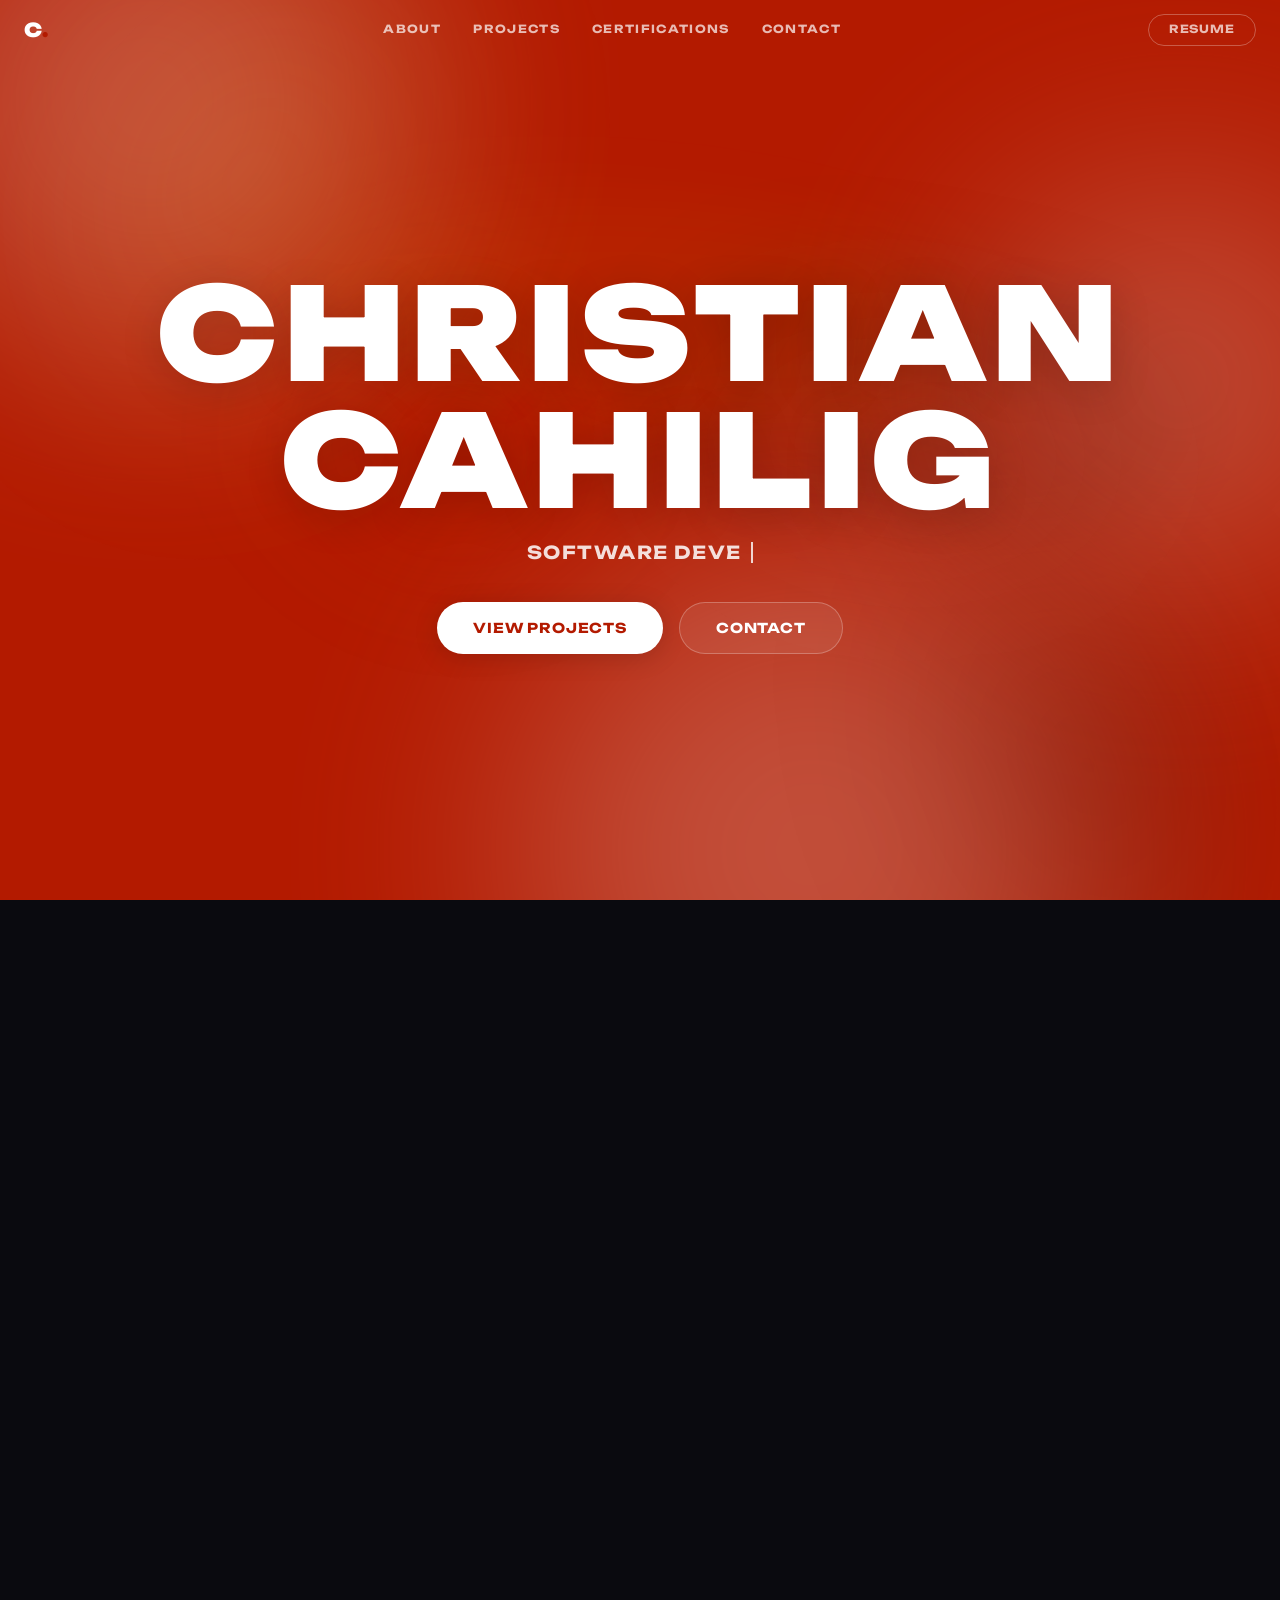
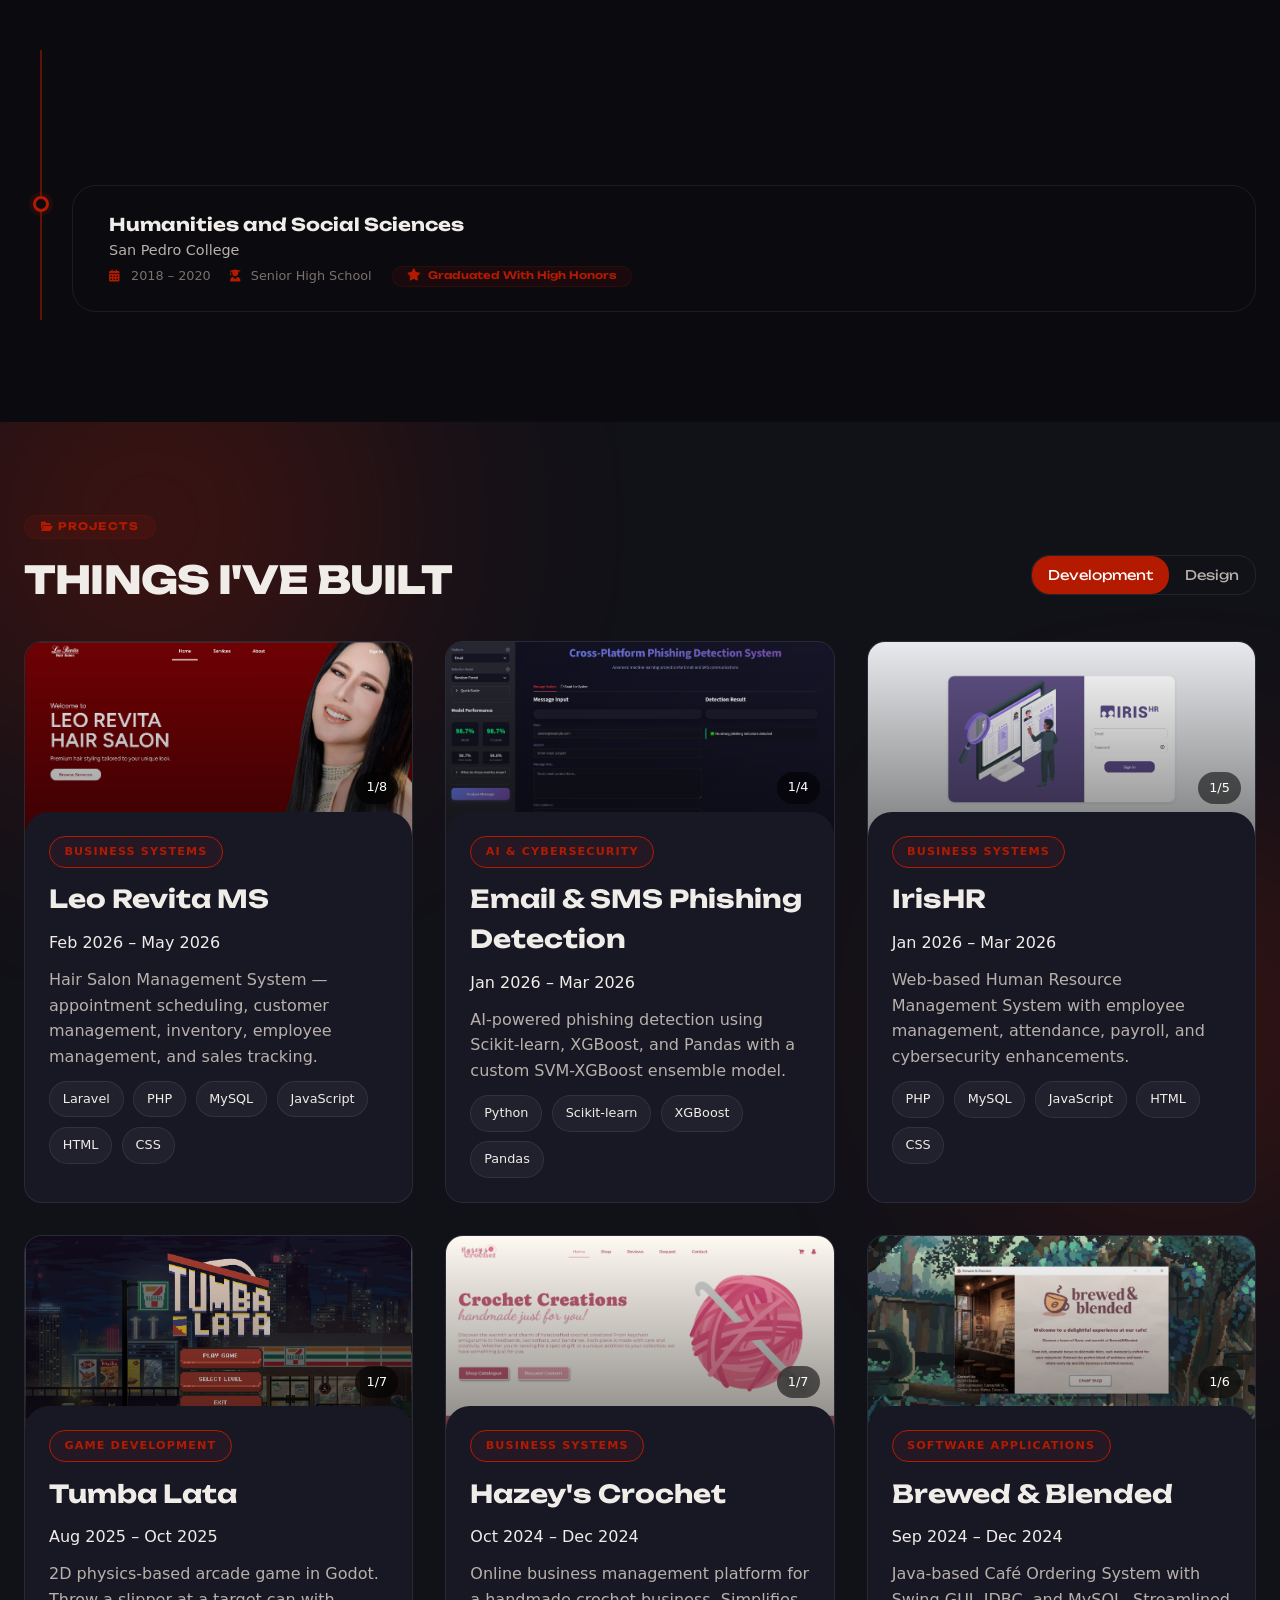
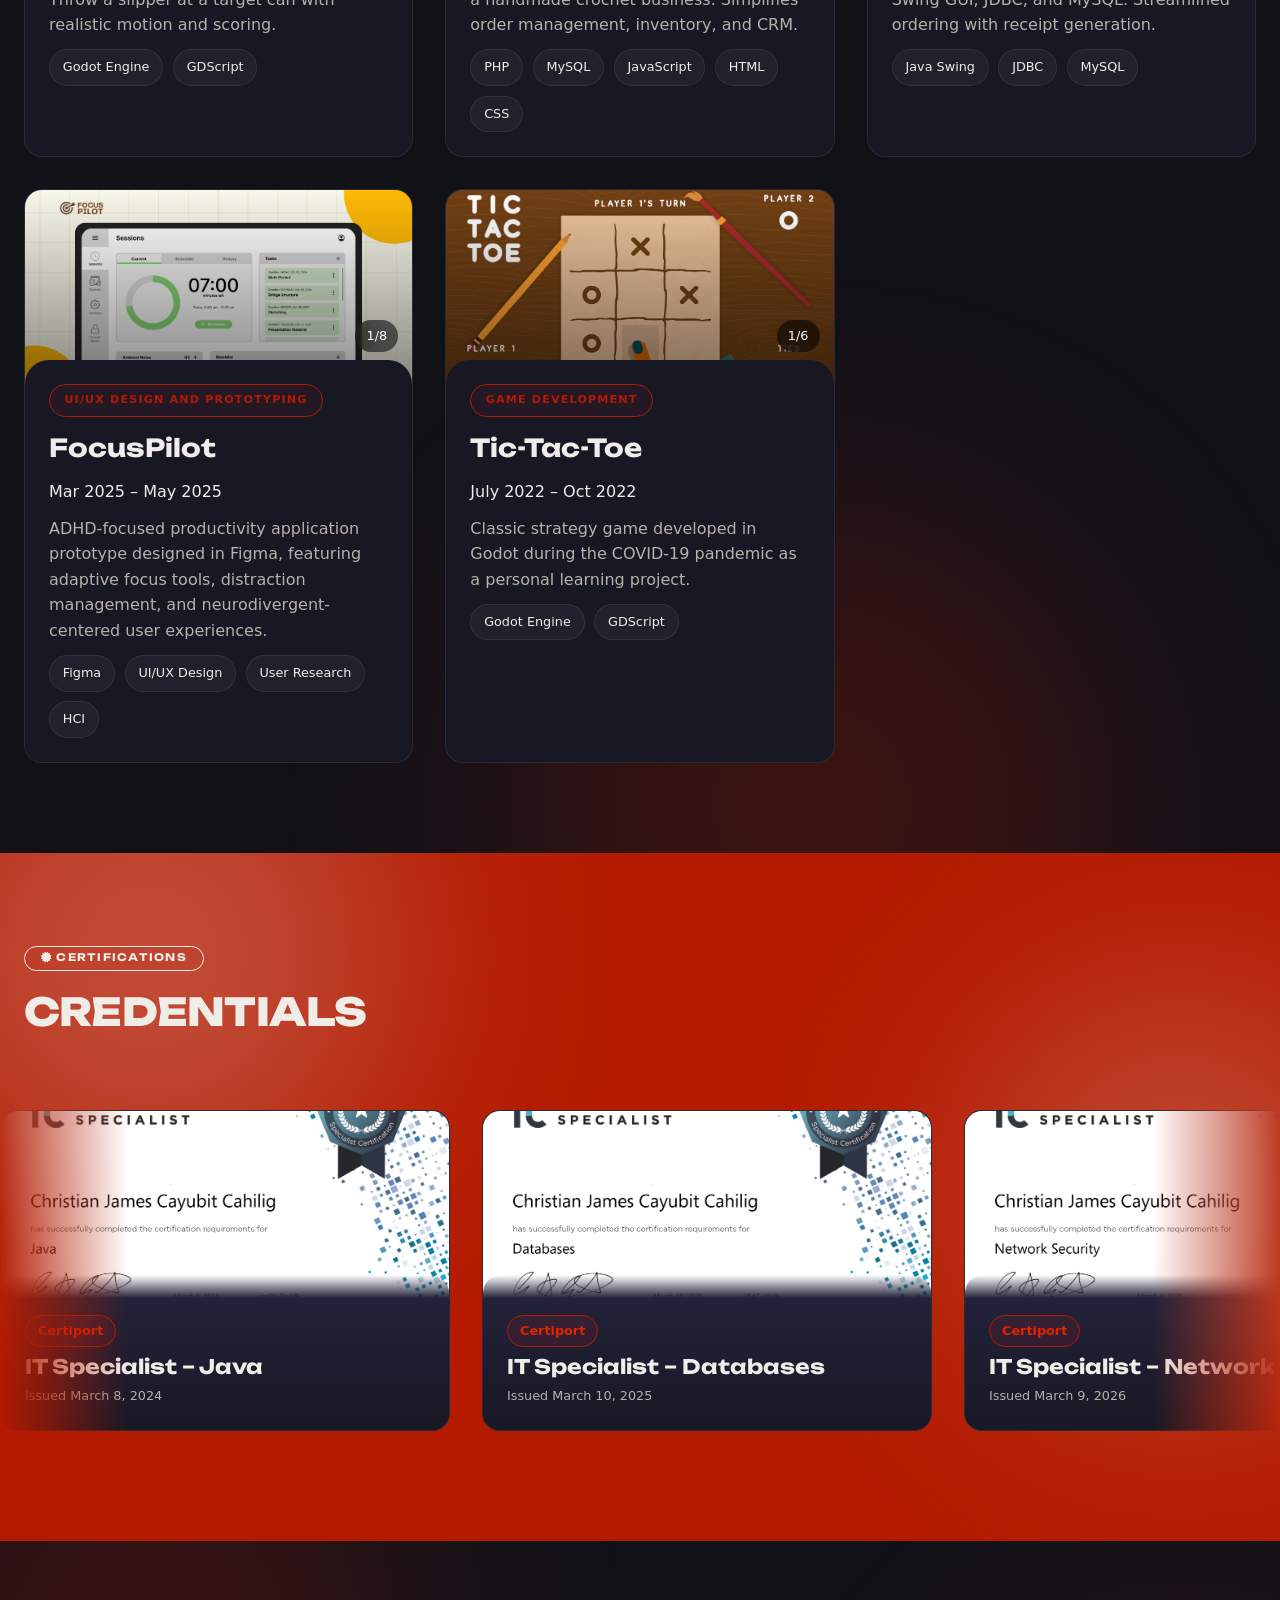
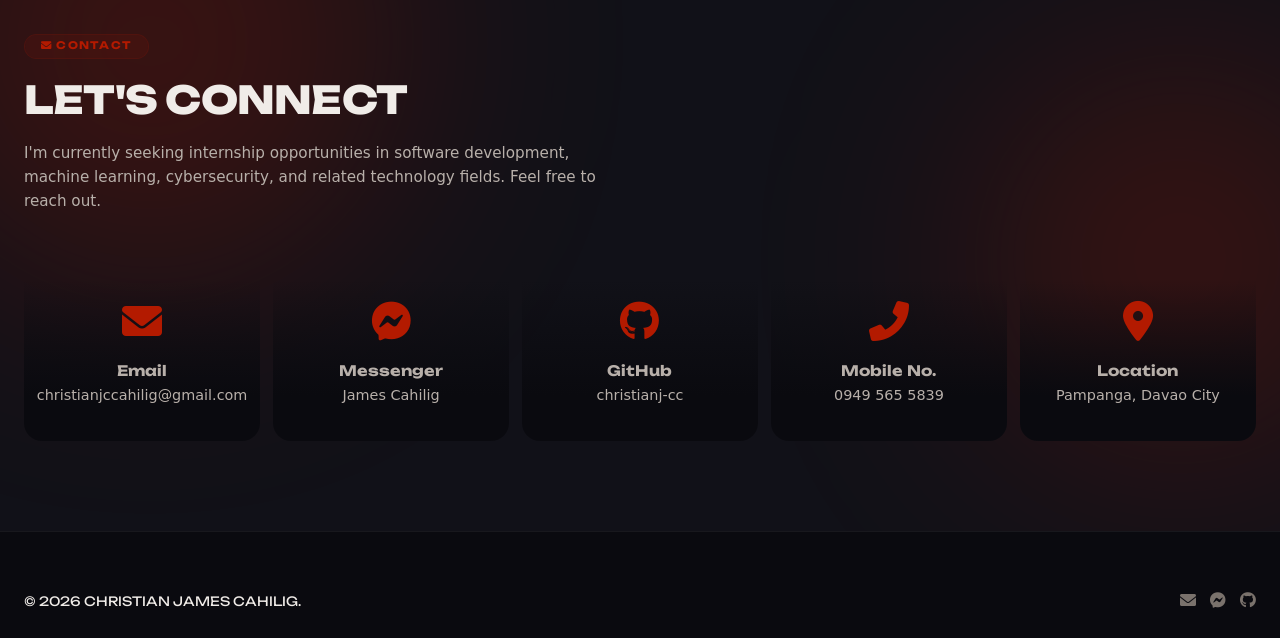
==== commit 871b6816: "feat: Added FocusPilot and improved UI" ====
--- a/index.html
+++ b/index.html
@@ -169,9 +169,9 @@
               <div class="title">Bachelor of Science in Computer Science</div>
               <div class="school">University of Mindanao</div>
               <div class="meta">
-                <span><i class="fas fa-calendar-alt"></i> Expected 2027</span>
+                <span><i class="fas fa-calendar-alt"></i> 2023 - Present</span>
                 <span><i class="fas fa-user-graduate"></i> Undergraduate</span>
-                <span class="honor"><i class="fas fa-star"></i> With Honors</span>
+                <span class="honor"><i class="fas fa-star"></i> Dean's Lister</span>
               </div>
             </div>
           </div>
@@ -183,18 +183,7 @@
               <div class="meta">
                 <span><i class="fas fa-calendar-alt"></i> 2018 – 2020</span>
                 <span><i class="fas fa-user-graduate"></i> Senior High School</span>
-                <span class="honor"><i class="fas fa-star"></i> With Honors</span>
-              </div>
-            </div>
-          </div>
-          <div class="edu-item reveal-left" style="transition-delay: 0.16s">
-            <div class="edu-marker"></div>
-            <div class="edu-content">
-              <div class="title">Dean's Lister – First Honor</div>
-              <div class="school">University of Mindanao (Main Campus)</div>
-              <div class="meta">
-                <span><i class="fas fa-calendar-alt"></i> 2023 – Present</span>
-                <span><i class="fas fa-trophy"></i> Consistent academic excellence</span>
+                <span class="honor"><i class="fas fa-star"></i> Graduated With High Honors</span>
               </div>
             </div>
           </div>
@@ -388,7 +377,7 @@
               <div class="card-body">
                 <span class="category"></i> Business Systems</span>
                 <div class="project-title">IrisHR</div>
-                <div class="project-date">Jan 2025 – Mar 2026</div>
+                <div class="project-date">Jan 2026 – Mar 2026</div>
                 <div class="project-sub">
                   Web-based Human Resource Management System with employee
                   management, attendance, payroll, and cybersecurity enhancements.
@@ -567,7 +556,7 @@
               <div class="card-body">
                 <span class="category"></i> Software Applications</span>
                 <div class="project-title">Brewed & Blended</div>
-                <div class="project-date">Aug 2023 – Nov 2023</div>
+                <div class="project-date">Sep 2024 – Dec 2024</div>
                 <div class="project-sub">
                   Java-based Café Ordering System with Swing GUI, JDBC, and MySQL.
                   Streamlined ordering with receipt generation.
@@ -586,7 +575,69 @@
               <div class="glow-line"></div>
             </div>
 
-            <!-- Project 7: Tic-Tac-Toe -->
+            <!-- Project 7: FocusPilot -->
+            <div
+              class="project-card reveal"
+              data-long-description="FocusPilot is a UI/UX design and prototyping project developed for our Human-Computer Interaction course. The project focused on designing a productivity and task management application tailored for students and young adults with ADHD and executive functioning challenges.<br><br>Through user research and HCI principles, our team identified common frustrations with traditional productivity applications, including overwhelming interfaces, rigid workflows, excessive notifications, and difficulty maintaining focus. These insights guided the creation of a more supportive and accessible user experience centered on reducing cognitive load and improving task engagement.<br><br>Using Figma, we designed interactive high-fidelity prototypes featuring adaptive focus sessions, distraction-blocking tools, task prioritization systems, ambient focus sounds, and gamification elements that encourage consistency without creating additional pressure. The project strengthened my understanding of user-centered design, accessibility, usability testing, and translating user needs into practical digital experiences.">
+              <div
+                class="card-image"
+                data-images='[
+      "assets/projects/FocusPilot/landing.png",
+      "assets/projects/FocusPilot/dashboard.png",
+      "assets/projects/FocusPilot/dashboard-schedule.png",
+      "assets/projects/FocusPilot/dashboard-options.png",
+      "assets/projects/FocusPilot/settings.png",
+      "assets/projects/FocusPilot/display-modes.png",
+      "assets/projects/FocusPilot/accent-color.png",
+      "assets/projects/FocusPilot/dashboard-mobile.png"
+    ]'>
+                <img src="assets/projects/FocusPilot/landing.png" alt="FocusPilot" loading="lazy"/>
+
+                <div class="overlay"></div>
+
+                <div class="image-counter">
+                  <span class="current-image">1</span>/<span class="total-images">8</span>
+                </div>
+
+                <div class="image-controls">
+                  <button class="img-btn img-prev">
+                    <i class="fas fa-chevron-left"></i>
+                  </button>
+
+                  <button class="img-btn img-next">
+                    <i class="fas fa-chevron-right"></i>
+                  </button>
+
+                  <button class="img-btn img-expand">
+                    <i class="fas fa-expand"></i>
+                  </button>
+                </div>
+              </div>
+              <div class="card-body">
+                <span class="category"></i> UI/UX Design and Prototyping</span>
+                <div class="project-title">FocusPilot</div>
+                <div class="project-date">Mar 2025 – May 2025</div>
+                <div class="project-sub">
+                  ADHD-focused productivity application prototype designed in Figma,
+                  featuring adaptive focus tools, distraction management, and
+                  neurodivergent-centered user experiences.
+                </div>
+                <div class="tech-stack">
+                  <span class="tech">Figma</span>
+                  <span class="tech">UI/UX Design</span>
+                  <span class="tech">User Research</span>
+                  <span class="tech">HCI</span>
+                </div>
+                <div class="project-links">
+                  <a href="https://www.figma.com/proto/BzNT4HRWDLqoENNklEXI2k/ADHD-Task-Management-Software?node-id=0-1&t=QvweddYaq2VXMSTR-1" target="_blank" class="project-btn primary">
+                    <i class="fas fa-external-link-alt"></i>&nbsp Figma
+                  </a>
+                </div>
+              </div>
+              <div class="glow-line"></div>
+            </div>
+            
+            <!-- Project 8: Tic-Tac-Toe -->
             <div
               class="project-card reveal"
               data-long-description="This Tic-Tac-Toe project was developed in 2022 as an early exploration into game development and interactive programming. While based on a simple and familiar game, the project provided an opportunity for me to learn the foundations of game logic, state management, and user interaction design.<br><br>Built using Godot and GDScript with visuals made by hand, the application includes turn-based gameplay, win and draw detection, game reset functionality, and responsive visual feedback. Development focused on creating a smooth and intuitive experience while building a stronger understanding of game architecture.<br><br>The project represents one of my first steps into game development and laid the groundwork for more advanced projects developed later on.">
--- a/styles.css
+++ b/styles.css
@@ -62,7 +62,7 @@
   max-width: 100%;
 }
 .container {
-  max-width: 1200px;
+  max-width: 1300px;
   margin: 0 auto;
   padding: 0 24px;
 }
@@ -912,7 +912,7 @@
 
 .projects-grid {
   display: grid;
-  grid-template-columns: repeat(auto-fit, minmax(400px, 1fr));
+  grid-template-columns: repeat(auto-fit, minmax(350px, 1fr));
   gap: 2rem;
 }
 
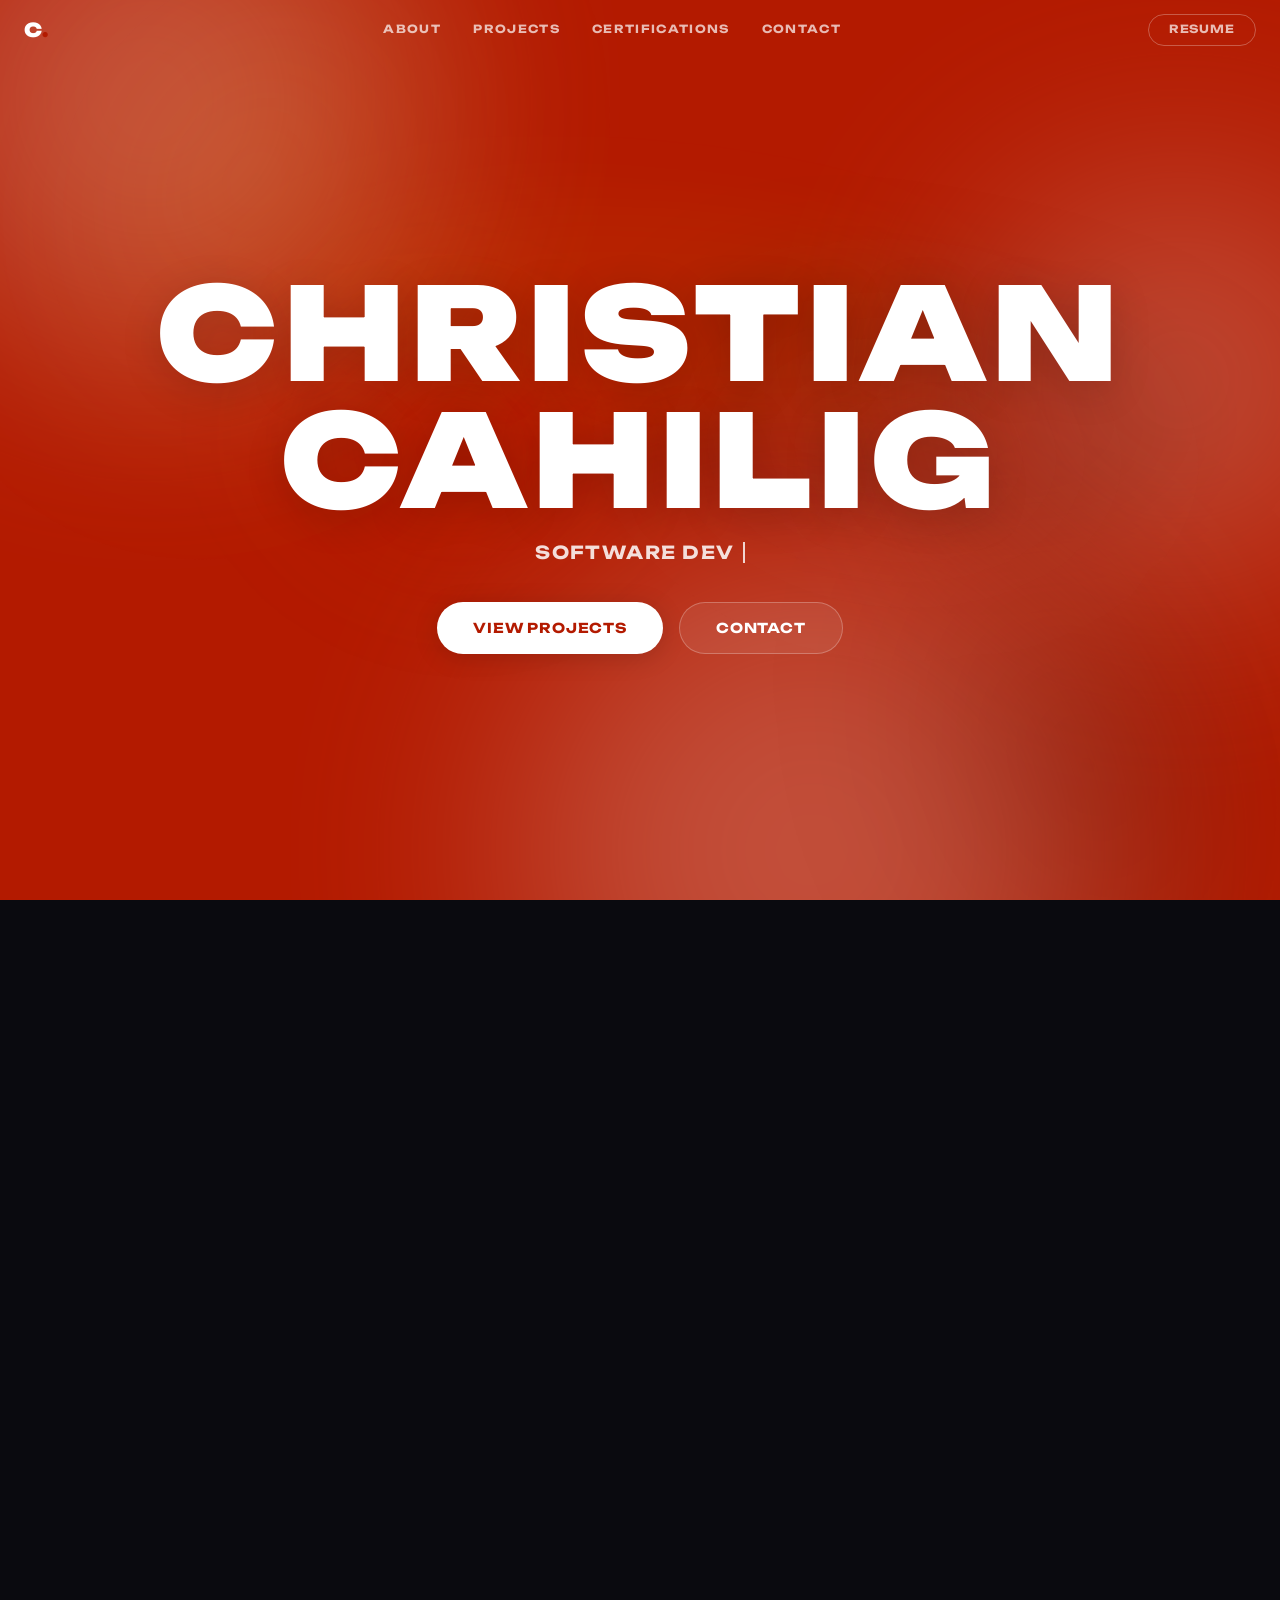
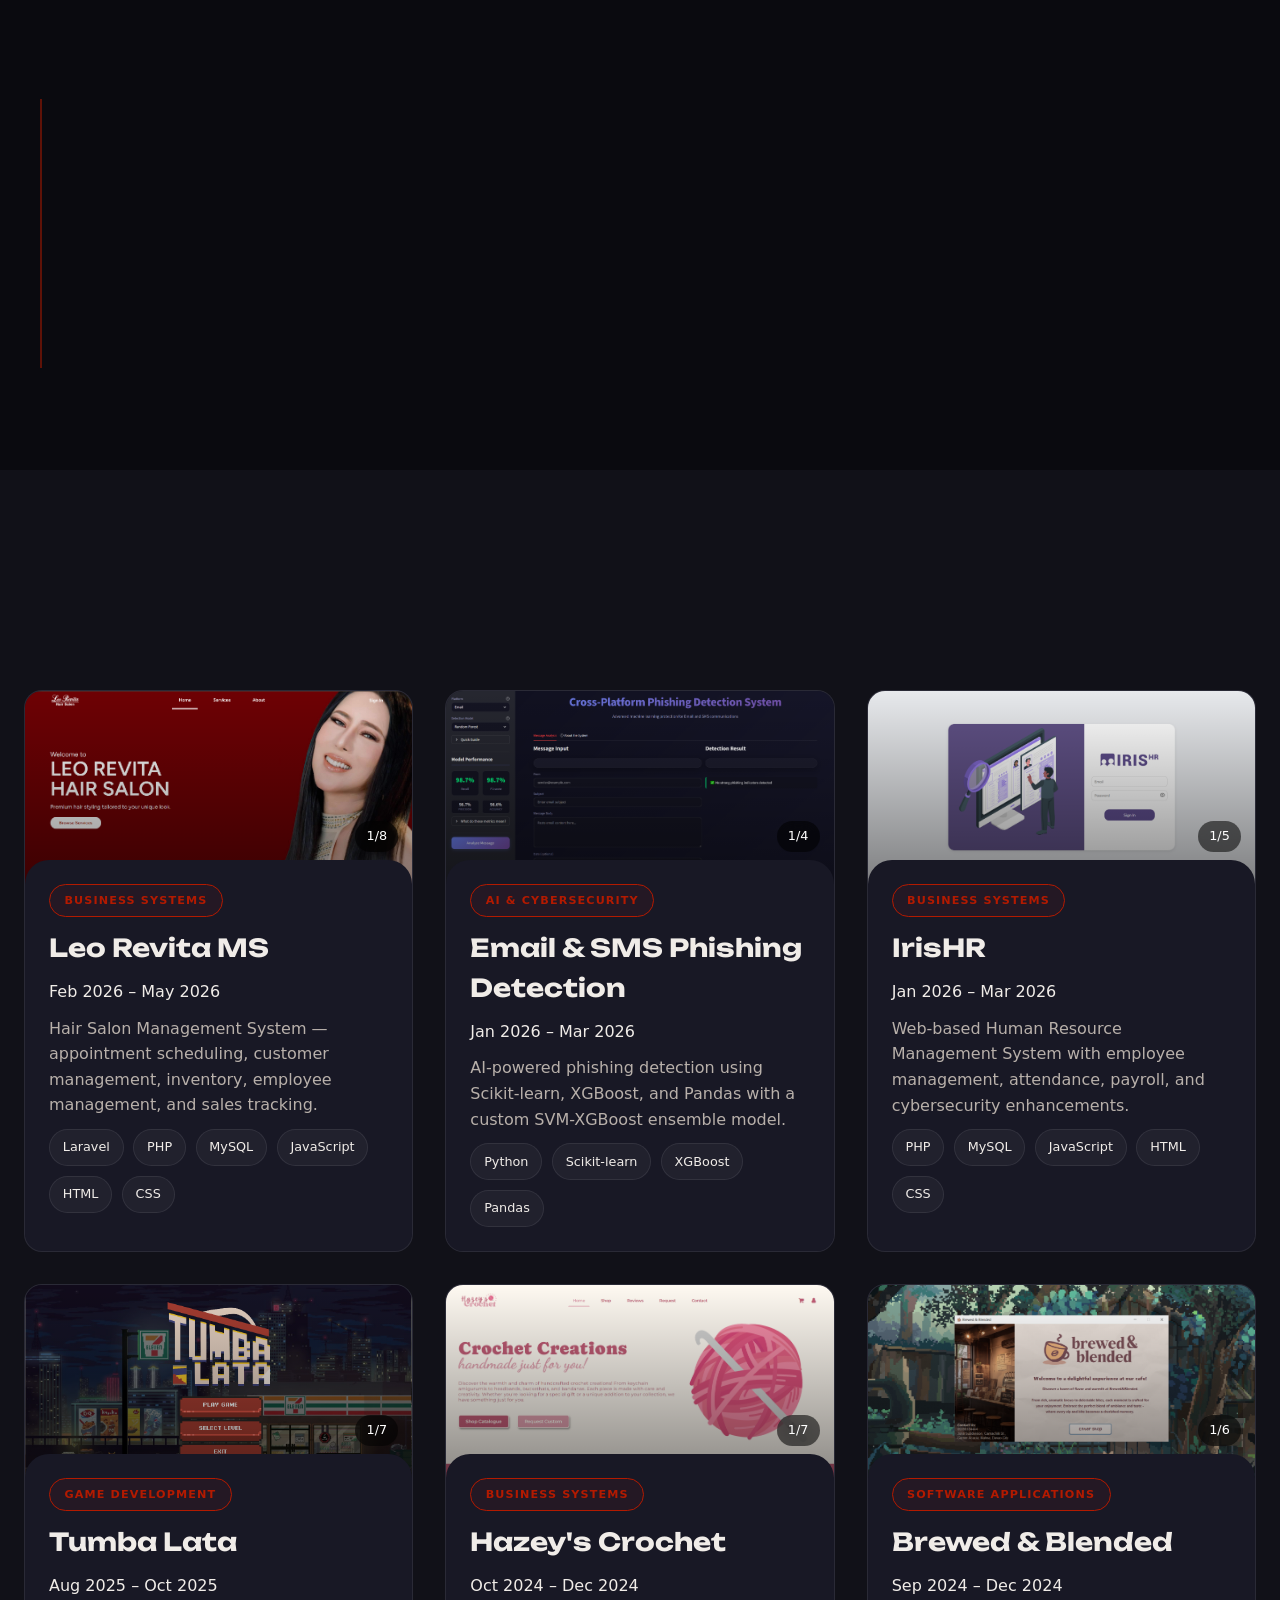
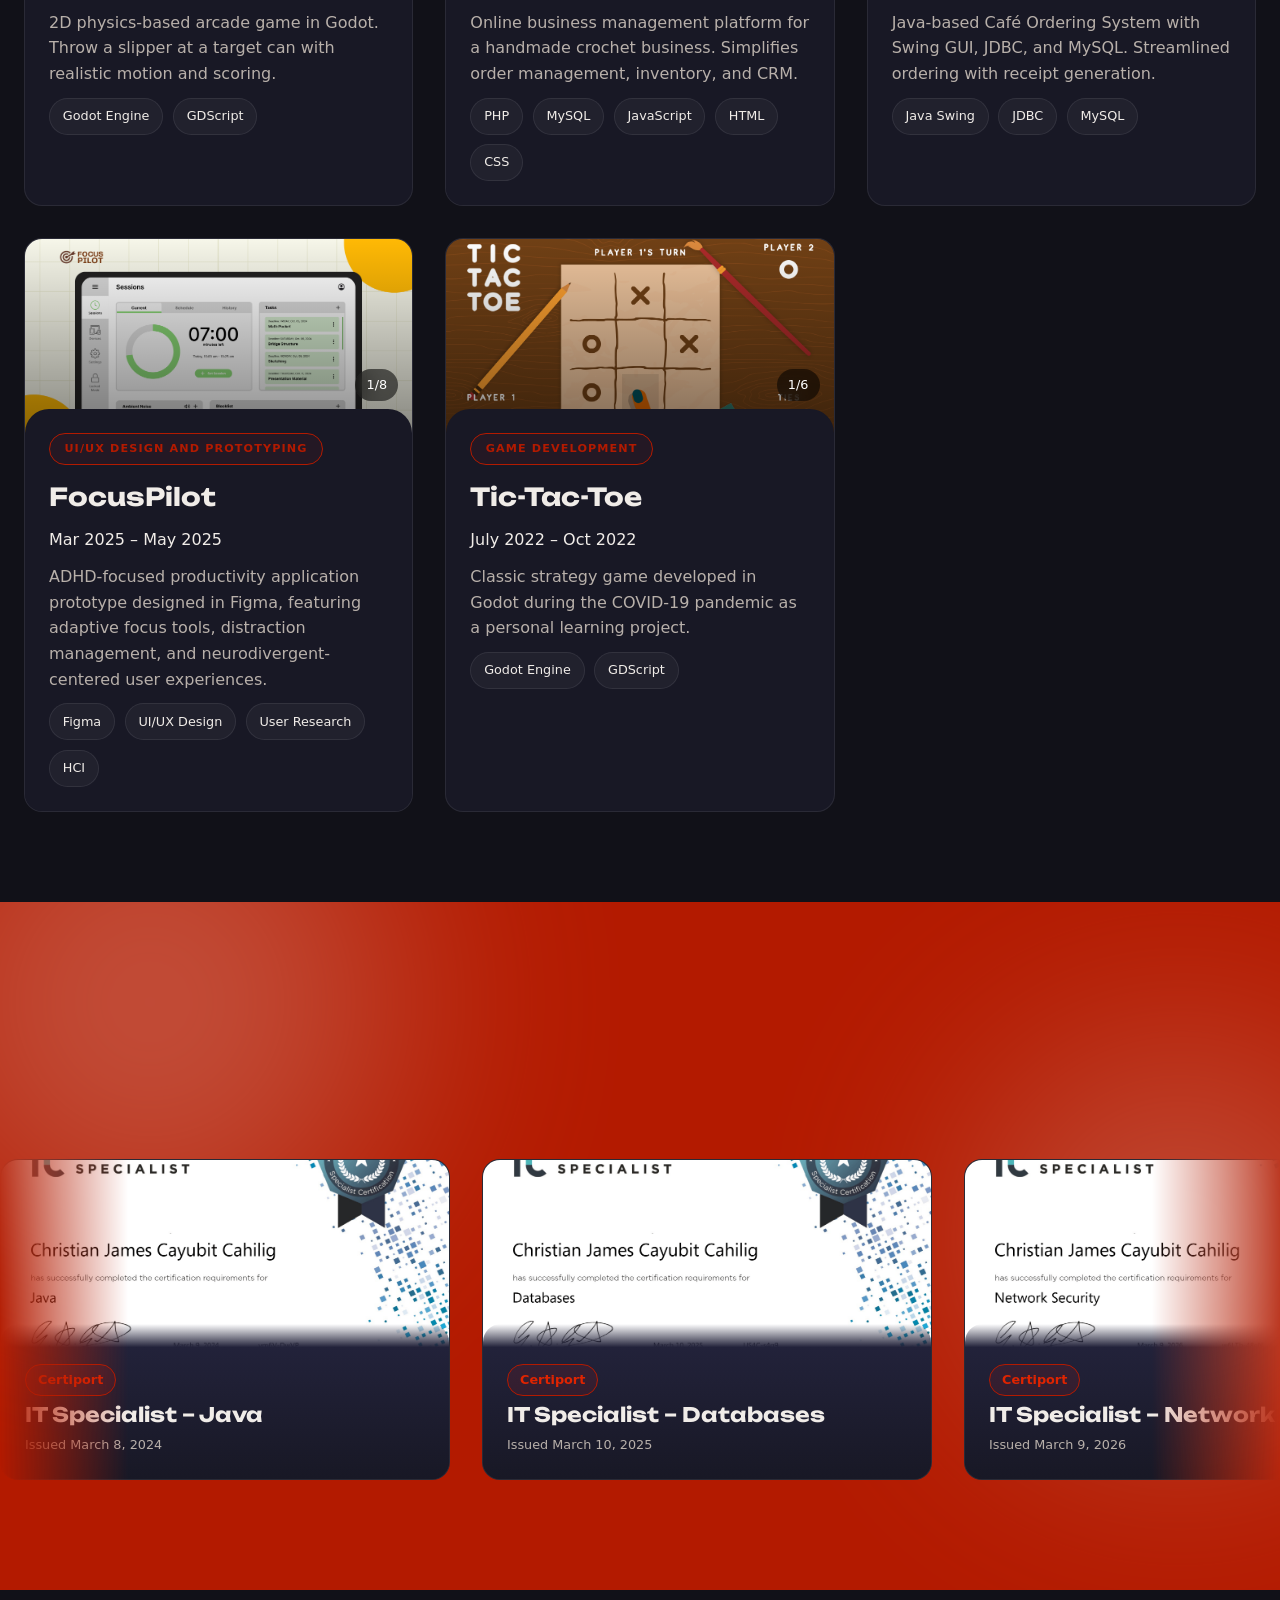
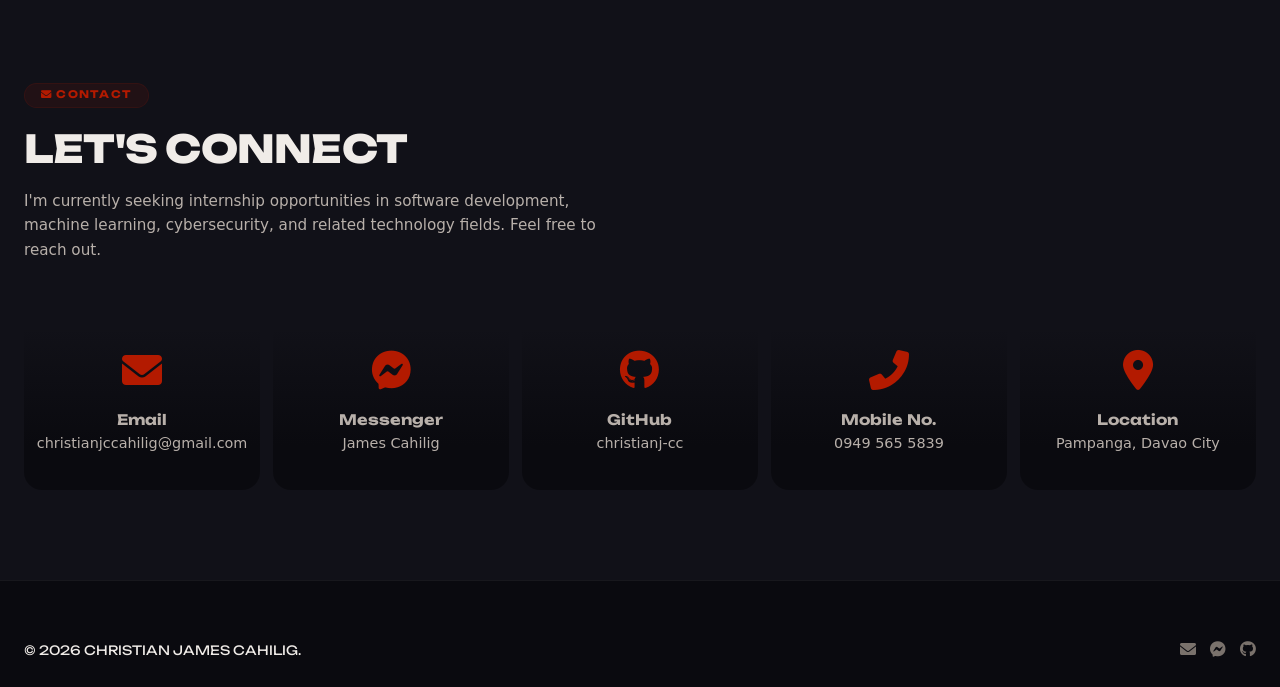
==== commit 69ff3773: "feat: Added soft skillsand removed blobs" ====
--- a/index.html
+++ b/index.html
@@ -117,7 +117,7 @@
           </div>
           <div class="about-text reveal-right">
             <p>
-              I'm <strong>Christian James Cahilig</strong>, a Computer Science
+              I'm <strong>Christian James Cahilig</strong>, a 3rd-year Computer Science
               student and software developer with experience in web development,
               machine learning, cybersecurity, and game development.
             </p>
@@ -131,6 +131,14 @@
               use and benefit from. I'm constantly exploring new technologies to
               build software that is both functional and impactful.
             </p>
+            
+            <div class="about-skills-inline">
+              <span class="soft-skill">Problem Solving</span>
+              <span class="soft-skill">Adaptability</span>
+              <span class="soft-skill">Collaboration</span>
+              <span class="soft-skill">Communication</span>
+              <span class="soft-skill">Attention to Detail</span>
+            </div>
 
             <div class="about-skills-inline">
               <span class="skill-icon" title="HTML5"><i class="fab fa-html5"></i></span>
@@ -142,10 +150,9 @@
               <span class="skill-icon" title="SQL"><i class="fas fa-database"></i></span>
               <span class="skill-icon" title="Laravel"><i class="fab fa-laravel"></i></span>
               <span class="skill-icon" title="Bootstrap"><i class="fab fa-bootstrap"></i></span>
-              <span class="skill-icon" title="Git"><i class="fab fa-git-alt"></i></span>
+              <span class="skill-icon" title="GitHub"><i class="fab fa-github"></i></span>
               <span class="skill-icon" title="Godot"><i class="fas fa-gamepad"></i></span>
-              <span class="skill-icon" title="Scikit-learn"><i class="fas fa-brain"></i></span>
-              <span class="skill-icon" title="Figma"><i class="fas fa-pencil-ruler"></i></span>
+              <span class="skill-icon" title="Figma"><i class="fab fa-figma"></i></span>
             </div>
           </div>
         </div>
--- a/styles.css
+++ b/styles.css
@@ -699,10 +699,18 @@
 .about-skills-inline {
   display: flex;
   flex-wrap: wrap;
-  gap: 12px;
+  gap: 10px;
   margin-top: 18px;
   padding-top: 18px;
-  border-top: 1px solid var(--border-color);
+}
+
+.about-skills-inline .soft-skill {
+  border: 1px solid var(--accent);
+  padding: 6px 14px;
+  color: var(--accent-light);
+  font-size: 0.8rem;
+  border-radius: 18px;
+  font-weight: 600;
 }
 
 .about-skills-inline .skill-icon {
@@ -850,6 +858,7 @@
 
 .projects-bg .blob {
   background: var(--accent);
+  display: none;
 }
 
 /* ============================================================
@@ -1538,6 +1547,7 @@
 
 .contact-bg .blob {
   background: var(--accent);
+  display: none;
 }
 
 .contact-info h3 {
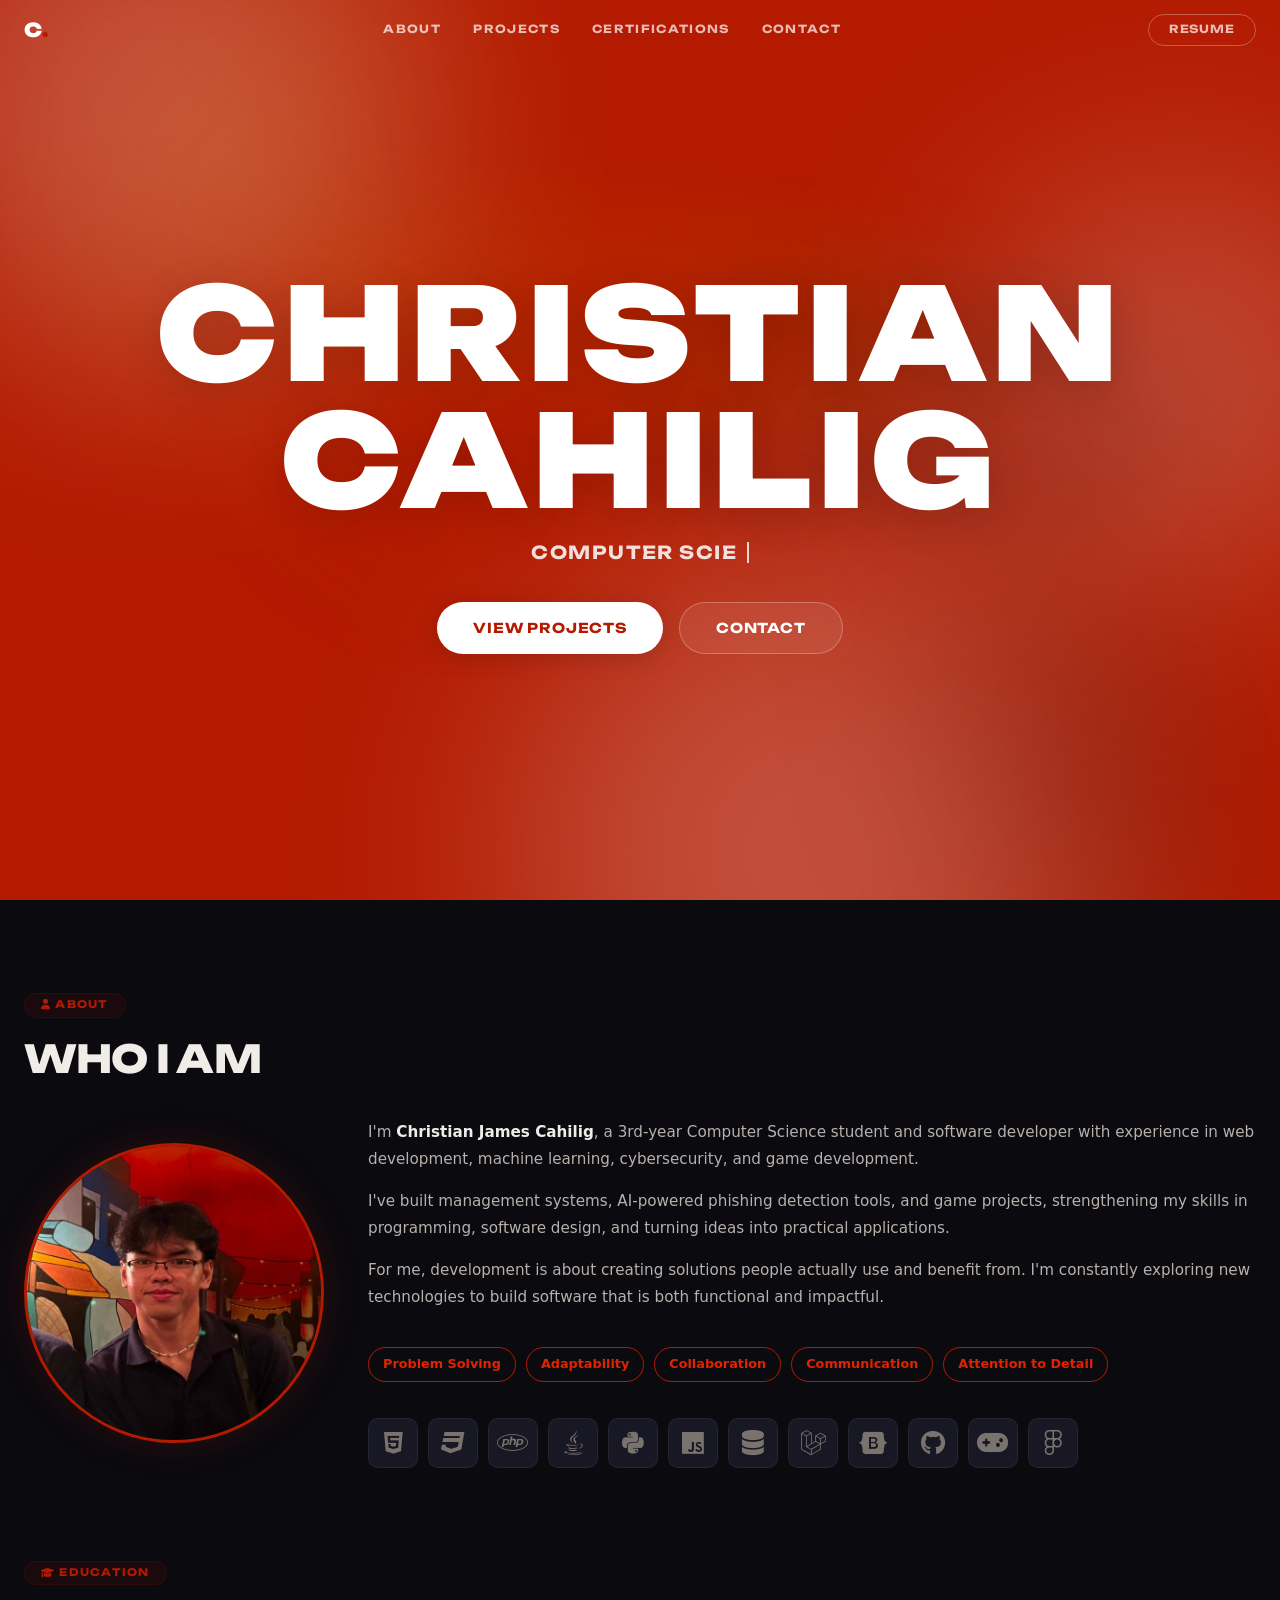
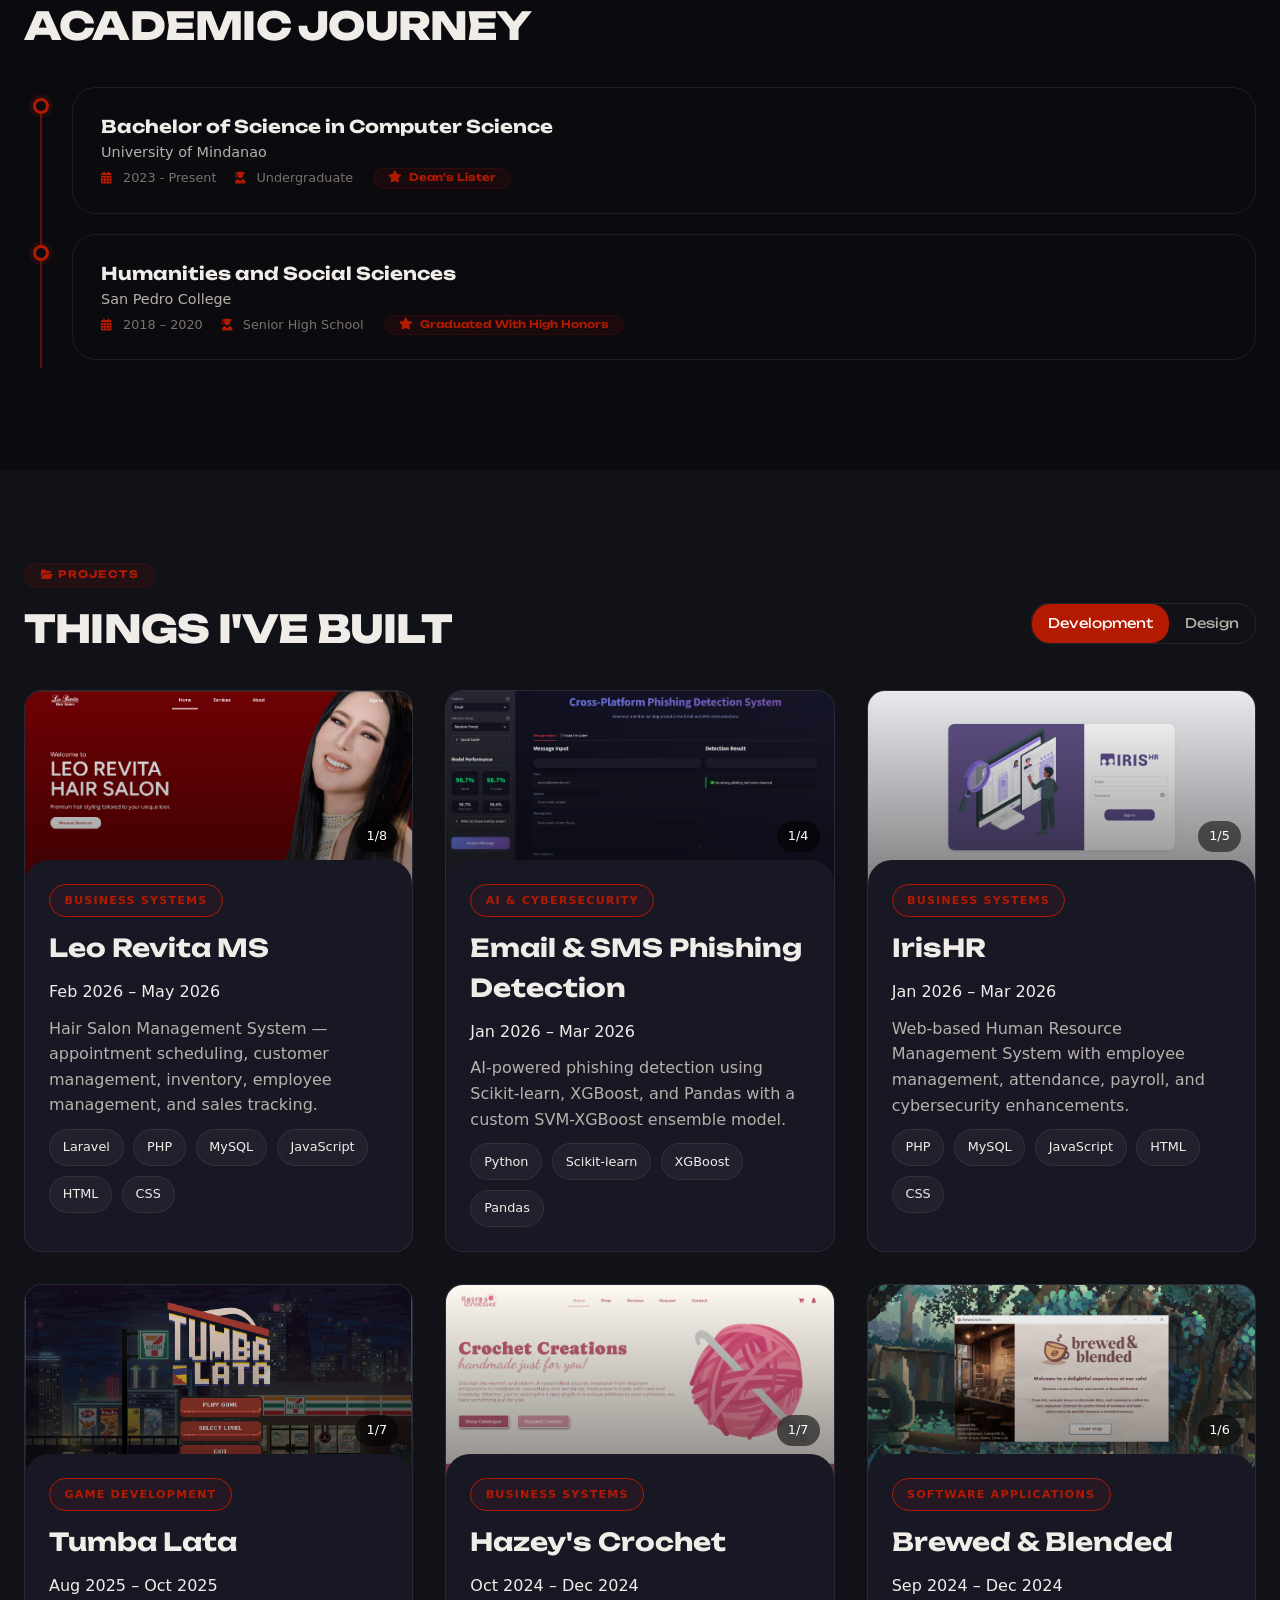
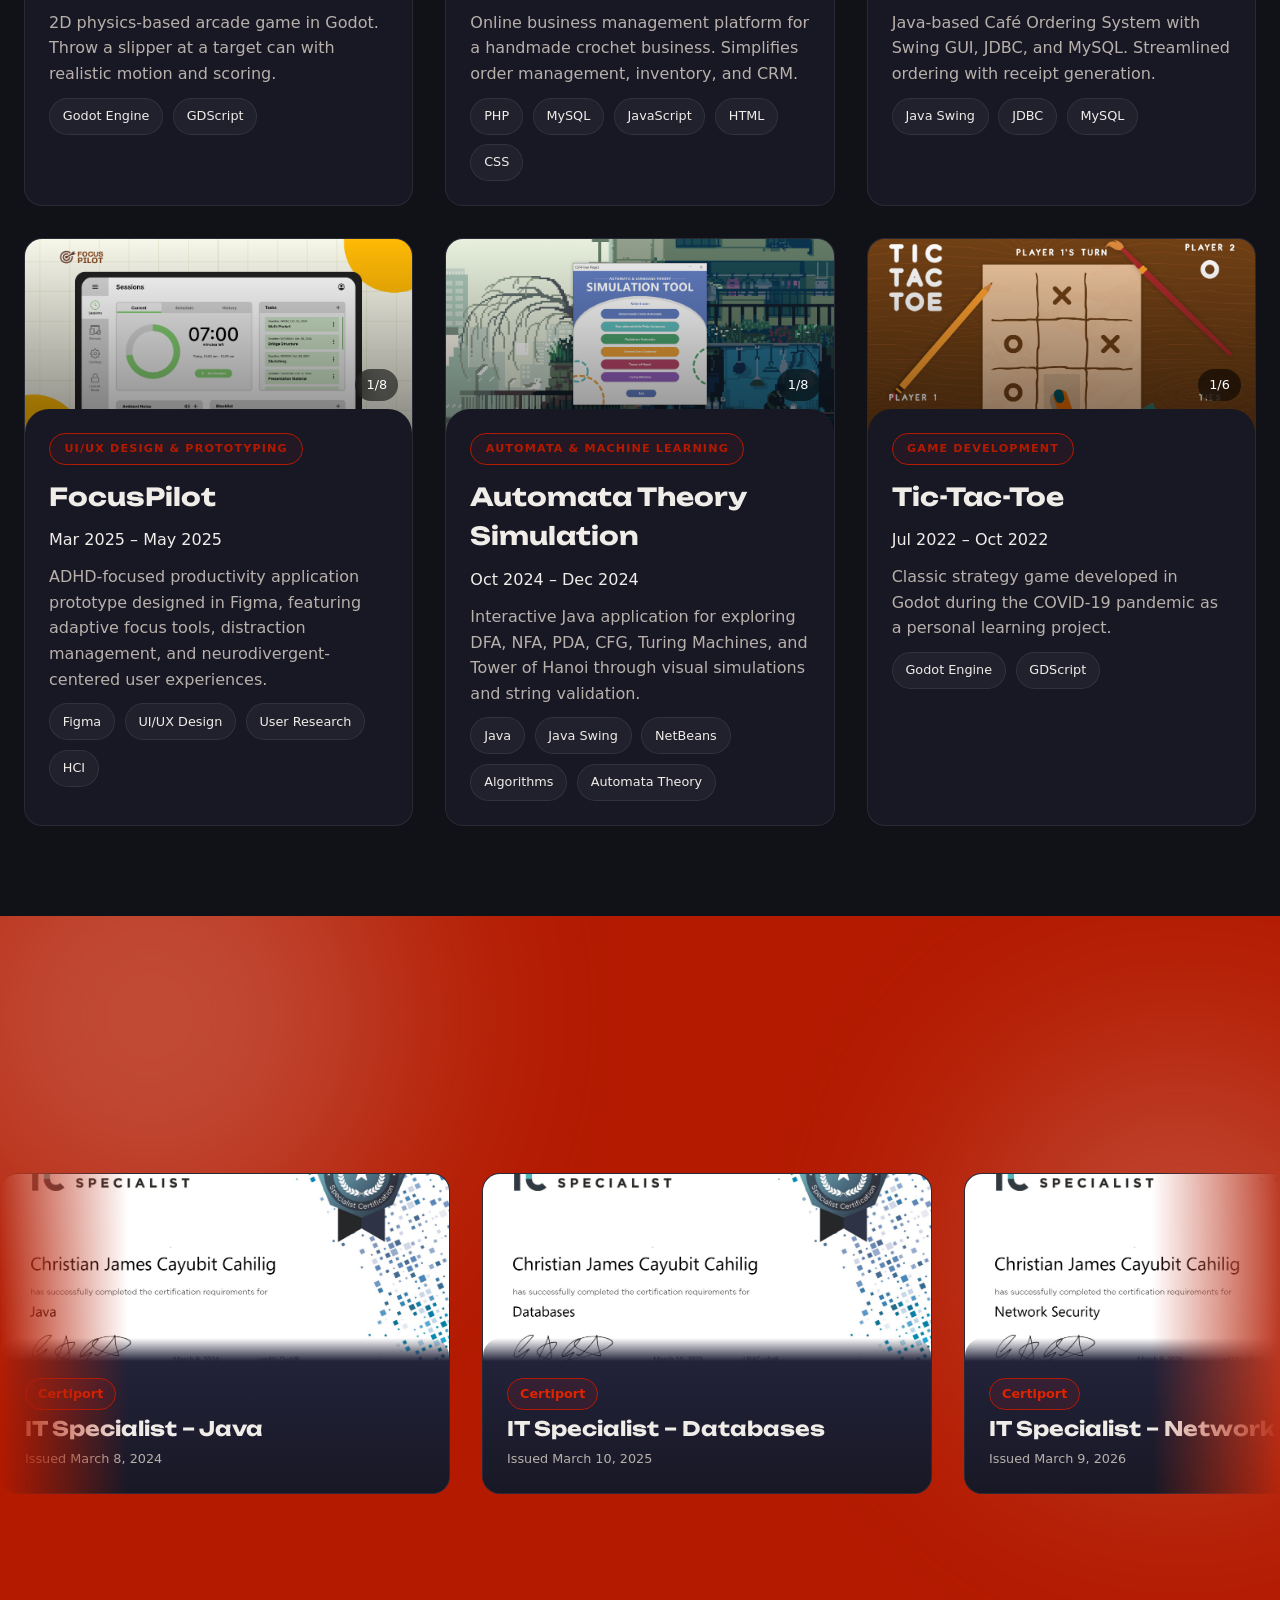
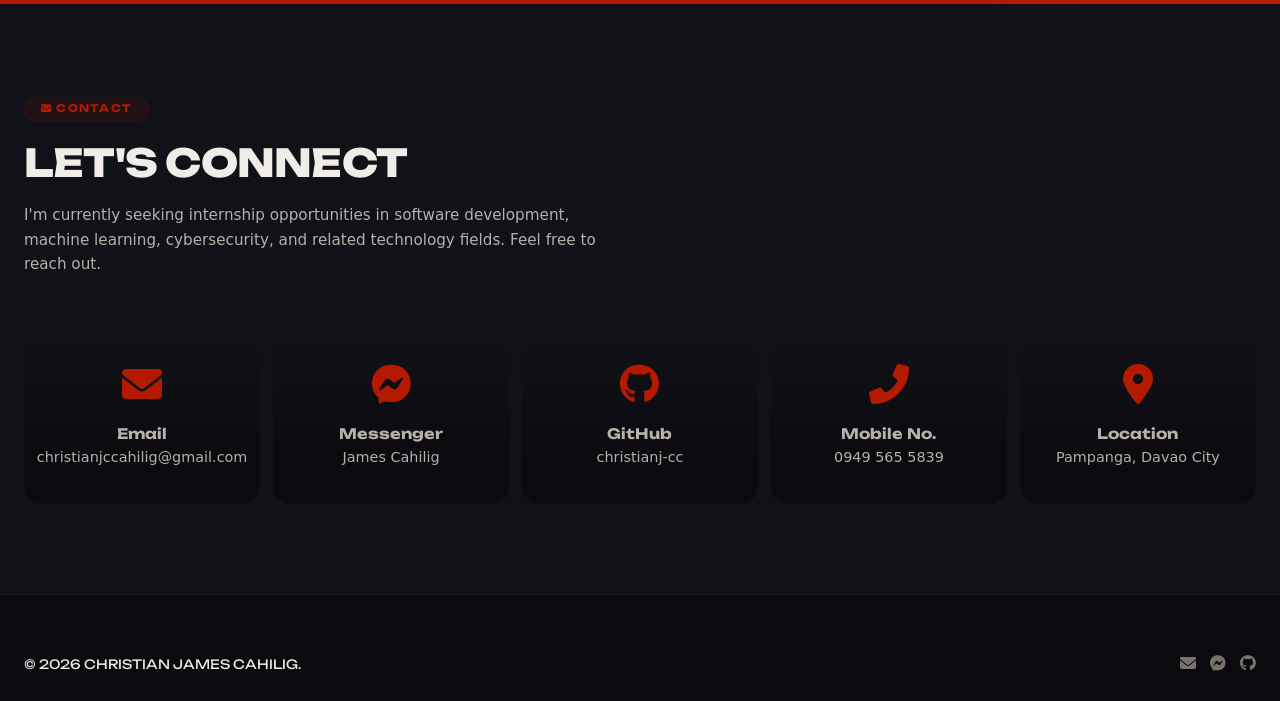
==== commit 3440a977: "feat: Added Automata Theory Simulation project" ====
--- a/index.html
+++ b/index.html
@@ -621,7 +621,7 @@
                 </div>
               </div>
               <div class="card-body">
-                <span class="category"></i> UI/UX Design and Prototyping</span>
+                <span class="category"></i> UI/UX Design & Prototyping</span>
                 <div class="project-title">FocusPilot</div>
                 <div class="project-date">Mar 2025 – May 2025</div>
                 <div class="project-sub">
@@ -643,8 +643,70 @@
               </div>
               <div class="glow-line"></div>
             </div>
+
+            <!-- Project 8: Automata Simulation Tool -->
+            <div
+              class="project-card reveal"
+              data-long-description="Developed as part of our Theory of Computation coursework, this project was designed to make complex automata concepts easier to understand through interactive simulations and visual demonstrations.<br><br> The application allows users to explore and experiment with Deterministic Finite Automata (DFA), Non-Deterministic Finite Automata (NFA), Pushdown Automata (PDA), Context-Free Grammars (CFG), Turing Machines, and the Tower of Hanoi problem. Users can test strings, validate language acceptance, observe state transitions, and explore how different computational models operate behind the scenes.<br><br> Built using Java Swing and NetBeans, the project combines theoretical computer science concepts with practical software development. Implementing state transitions, stack operations, recursive algorithms, and tape-based computations provided valuable experience in translating abstract computational theory into interactive educational software.">
+              <div
+                class="card-image"
+                data-images='[
+      "assets/projects/Automata/dashboard.png",
+      "assets/projects/Automata/dfa.png",
+      "assets/projects/Automata/ndfa.png",
+      "assets/projects/Automata/pda.png",
+      "assets/projects/Automata/cfg.png",
+      "assets/projects/Automata/toh1.png",
+      "assets/projects/Automata/toh2.png",
+      "assets/projects/Automata/tm.png"
+    ]'>
+                <img src="assets/projects/Automata/dashboard.png" alt="Automata Simulation Tool" loading="lazy"/>
+
+                <div class="overlay"></div>
+
+                <div class="image-counter">
+                  <span class="current-image">1</span>/<span class="total-images">8</span>
+                </div>
+
+                <div class="image-controls">
+                  <button class="img-btn img-prev">
+                    <i class="fas fa-chevron-left"></i>
+                  </button>
+
+                  <button class="img-btn img-next">
+                    <i class="fas fa-chevron-right"></i>
+                  </button>
+
+                  <button class="img-btn img-expand">
+                    <i class="fas fa-expand"></i>
+                  </button>
+                </div>
+              </div>
+              <div class="card-body">
+                <span class="category"></i> Automata & Machine Learning</span>
+                <div class="project-title">Automata Theory Simulation</div>
+                <div class="project-date">Oct 2024 – Dec 2024</div>
+                <div class="project-sub">
+                  Interactive Java application for exploring DFA, NFA, PDA, CFG, Turing Machines, 
+                  and Tower of Hanoi through visual simulations and string validation.
+                </div>
+                <div class="tech-stack">
+                  <span class="tech">Java</span>
+                  <span class="tech">Java Swing</span>
+                  <span class="tech">NetBeans</span>
+                  <span class="tech">Algorithms</span>
+                  <span class="tech">Automata Theory</span>
+                </div>
+                <div class="project-links">
+                  <a href="https://www.figma.com/proto/BzNT4HRWDLqoENNklEXI2k/ADHD-Task-Management-Software?node-id=0-1&t=QvweddYaq2VXMSTR-1" target="_blank" class="project-btn primary">
+                    <i class="fas fa-external-link-alt"></i>&nbsp Figma
+                  </a>
+                </div>
+              </div>
+              <div class="glow-line"></div>
+            </div>
             
-            <!-- Project 8: Tic-Tac-Toe -->
+            <!-- Project 9: Tic-Tac-Toe -->
             <div
               class="project-card reveal"
               data-long-description="This Tic-Tac-Toe project was developed in 2022 as an early exploration into game development and interactive programming. While based on a simple and familiar game, the project provided an opportunity for me to learn the foundations of game logic, state management, and user interaction design.<br><br>Built using Godot and GDScript with visuals made by hand, the application includes turn-based gameplay, win and draw detection, game reset functionality, and responsive visual feedback. Development focused on creating a smooth and intuitive experience while building a stronger understanding of game architecture.<br><br>The project represents one of my first steps into game development and laid the groundwork for more advanced projects developed later on.">
@@ -683,7 +745,7 @@
               <div class="card-body">
                 <span class="category"></i> Game Development</span>
                 <div class="project-title">Tic-Tac-Toe</div>
-                <div class="project-date">July 2022 – Oct 2022</div>
+                <div class="project-date">Jul 2022 – Oct 2022</div>
                 <div class="project-sub">
                   Classic strategy game developed in Godot during the COVID-19
                   pandemic as a personal learning project.
--- a/styles.css
+++ b/styles.css
@@ -771,7 +771,7 @@
 }
 
 .edu-item {
-  padding: 24px 28px 24px 36px;
+  padding: 24px 28px 24px 28px;
   border-radius: 24px;
   border: 1px solid rgba(255, 255, 255, 0.08);
   margin-bottom: 20px;
@@ -1737,8 +1737,8 @@
   opacity: 0;
   transform: translateY(40px);
   transition:
-    opacity 0.7s ease,
-    transform 0.7s ease;
+    opacity 0.5s ease,
+    transform 0.5s ease;
 }
 .reveal.visible {
   opacity: 1;
@@ -2050,16 +2050,17 @@
     height: 200px;
   }
   .edu-timeline {
-    padding-left: 25px;
-  }
-  .edu-item {
-    padding: 16px 0 16px 20px;
-  }
-  .edu-item .edu-marker {
-    left: -14px;
-    width: 12px;
-    height: 12px;
-    top: 10px;
+    padding-left: 36px;
+  }
+  .edu-timeline::before {
+    content: "";
+    position: absolute;
+    left: 4px;
+    top: 12px;
+    bottom: 12px;
+    width: 2px;
+    background: var(--accent);
+    opacity: 0.5;
   }
   .footer-grid {
     grid-template-columns: 1fr;
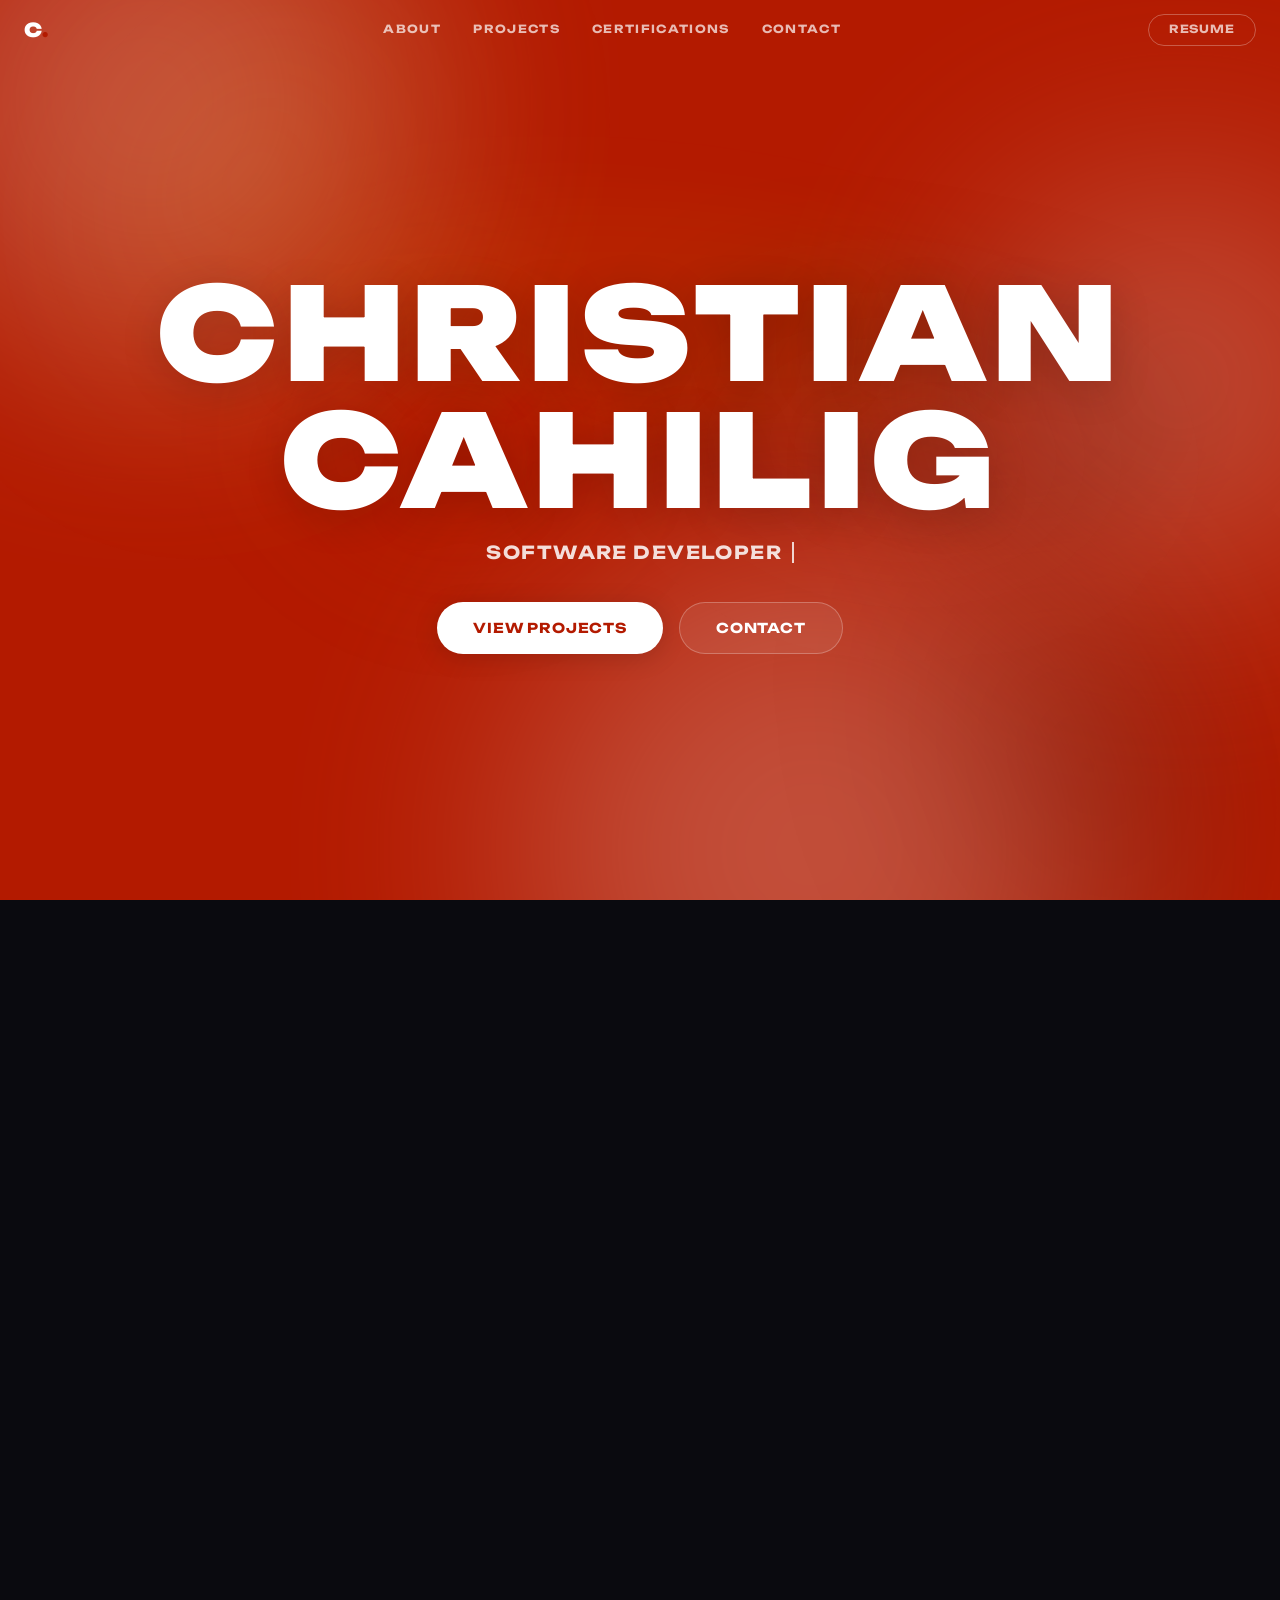
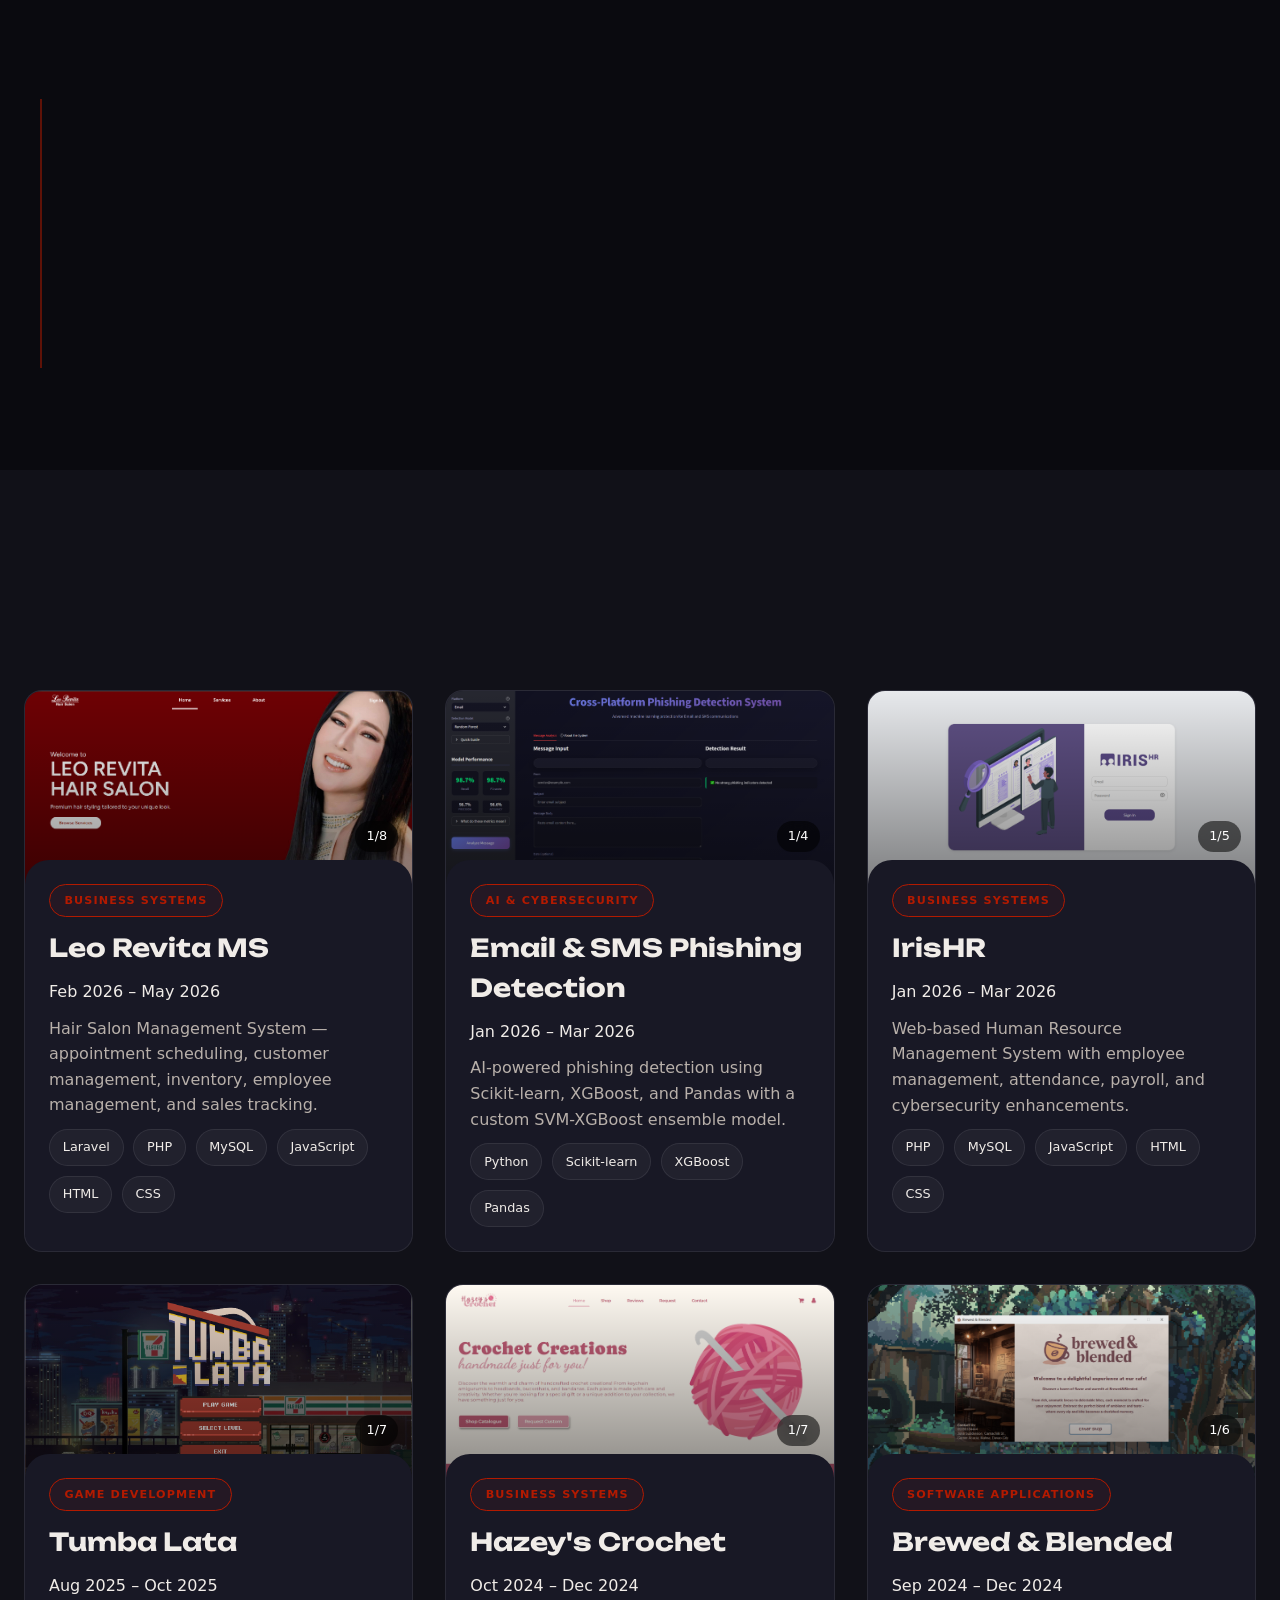
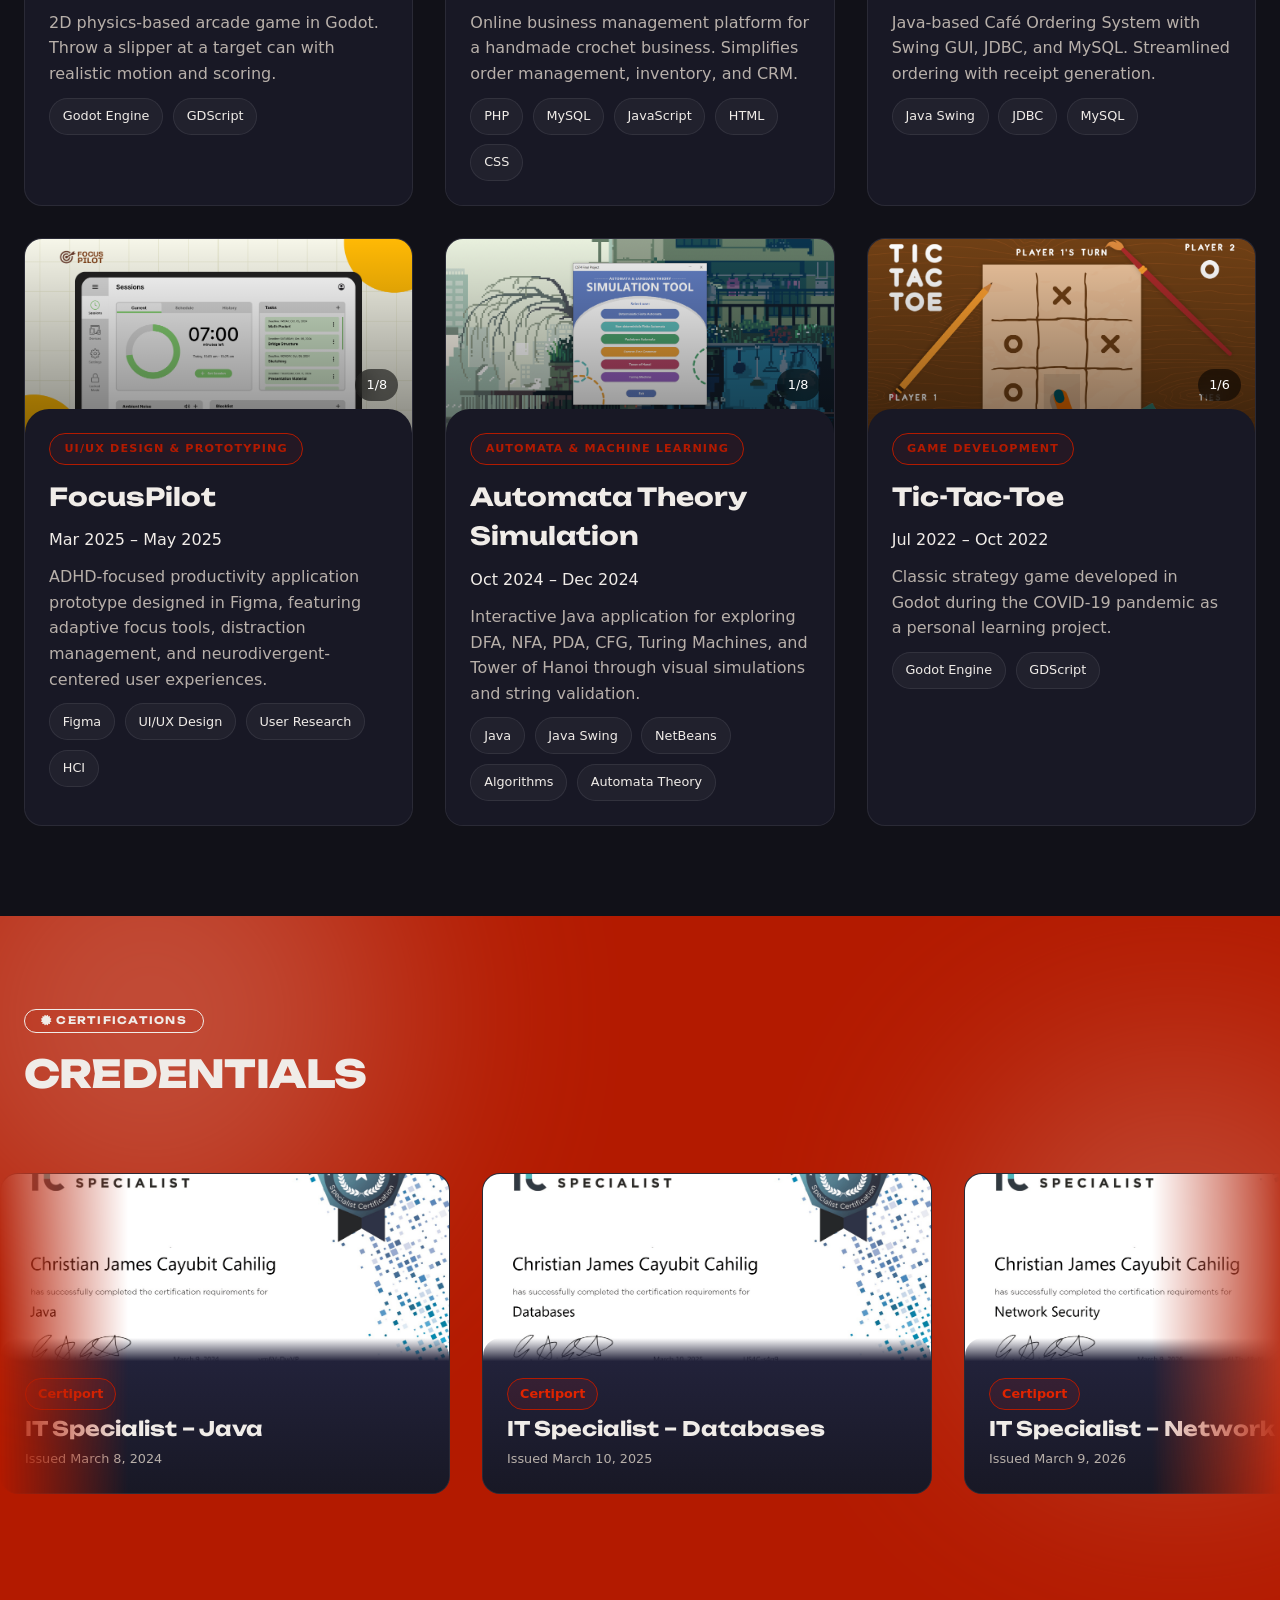
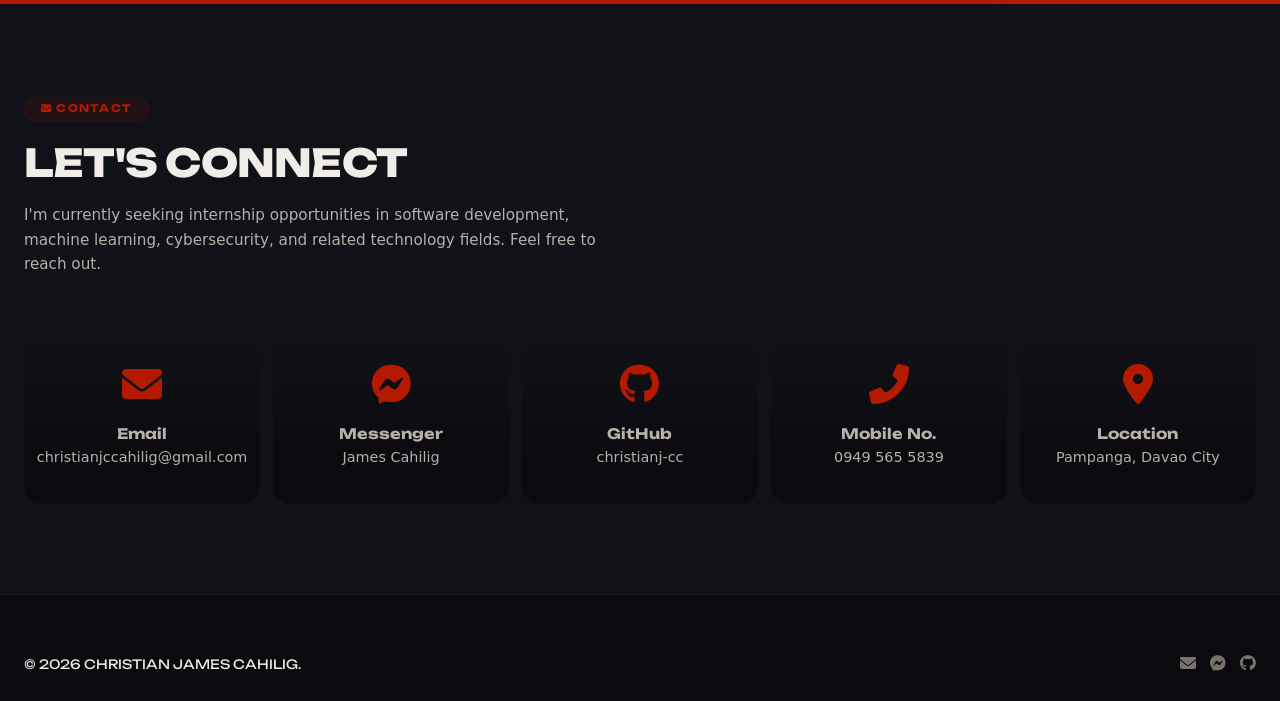
==== commit c17aa915: "feat: Changed the link for Automata project" ====
--- a/index.html
+++ b/index.html
@@ -698,8 +698,8 @@
                   <span class="tech">Automata Theory</span>
                 </div>
                 <div class="project-links">
-                  <a href="https://www.figma.com/proto/BzNT4HRWDLqoENNklEXI2k/ADHD-Task-Management-Software?node-id=0-1&t=QvweddYaq2VXMSTR-1" target="_blank" class="project-btn primary">
-                    <i class="fas fa-external-link-alt"></i>&nbsp Figma
+                  <a href="https://github.com/christianj-cc/Automata-Language-Theory-Simulation" target="_blank" class="project-btn primary">
+                    <i class="fas fa-external-link-alt"></i>&nbsp GitHub
                   </a>
                 </div>
               </div>
